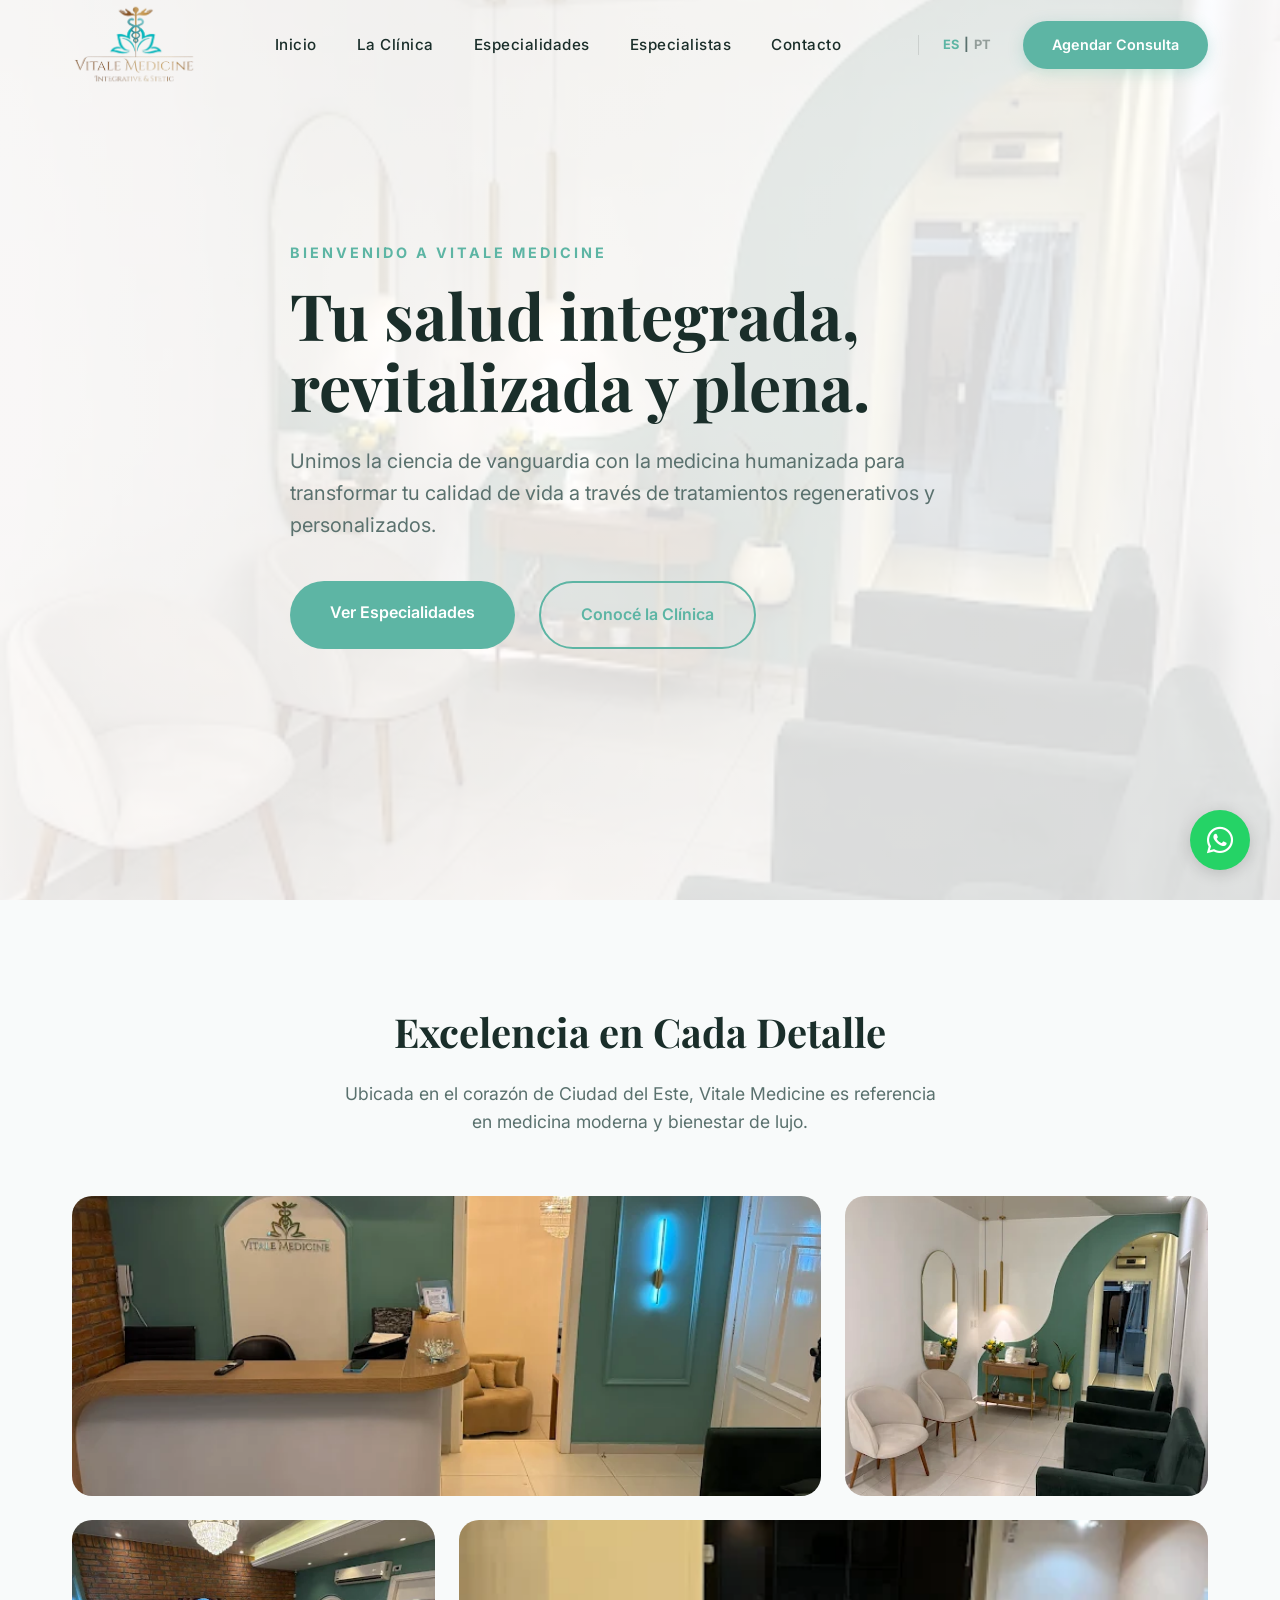
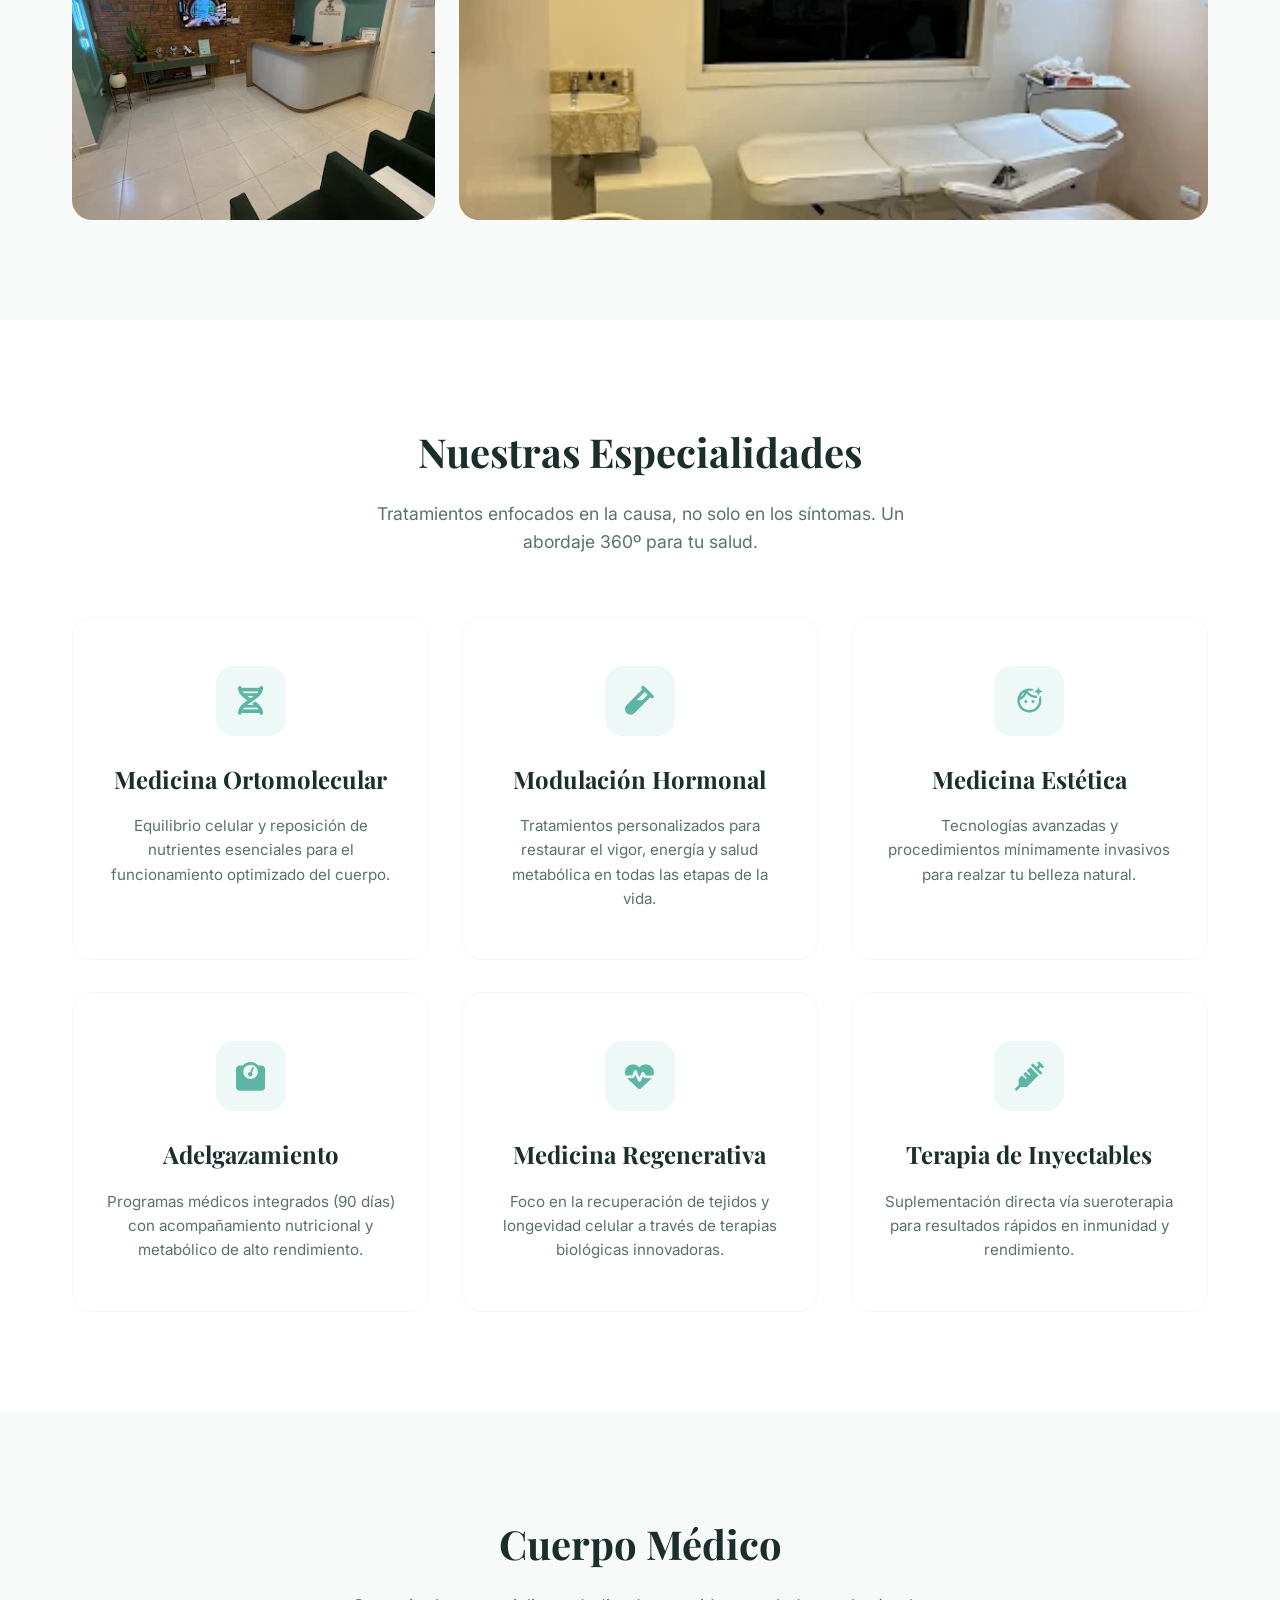
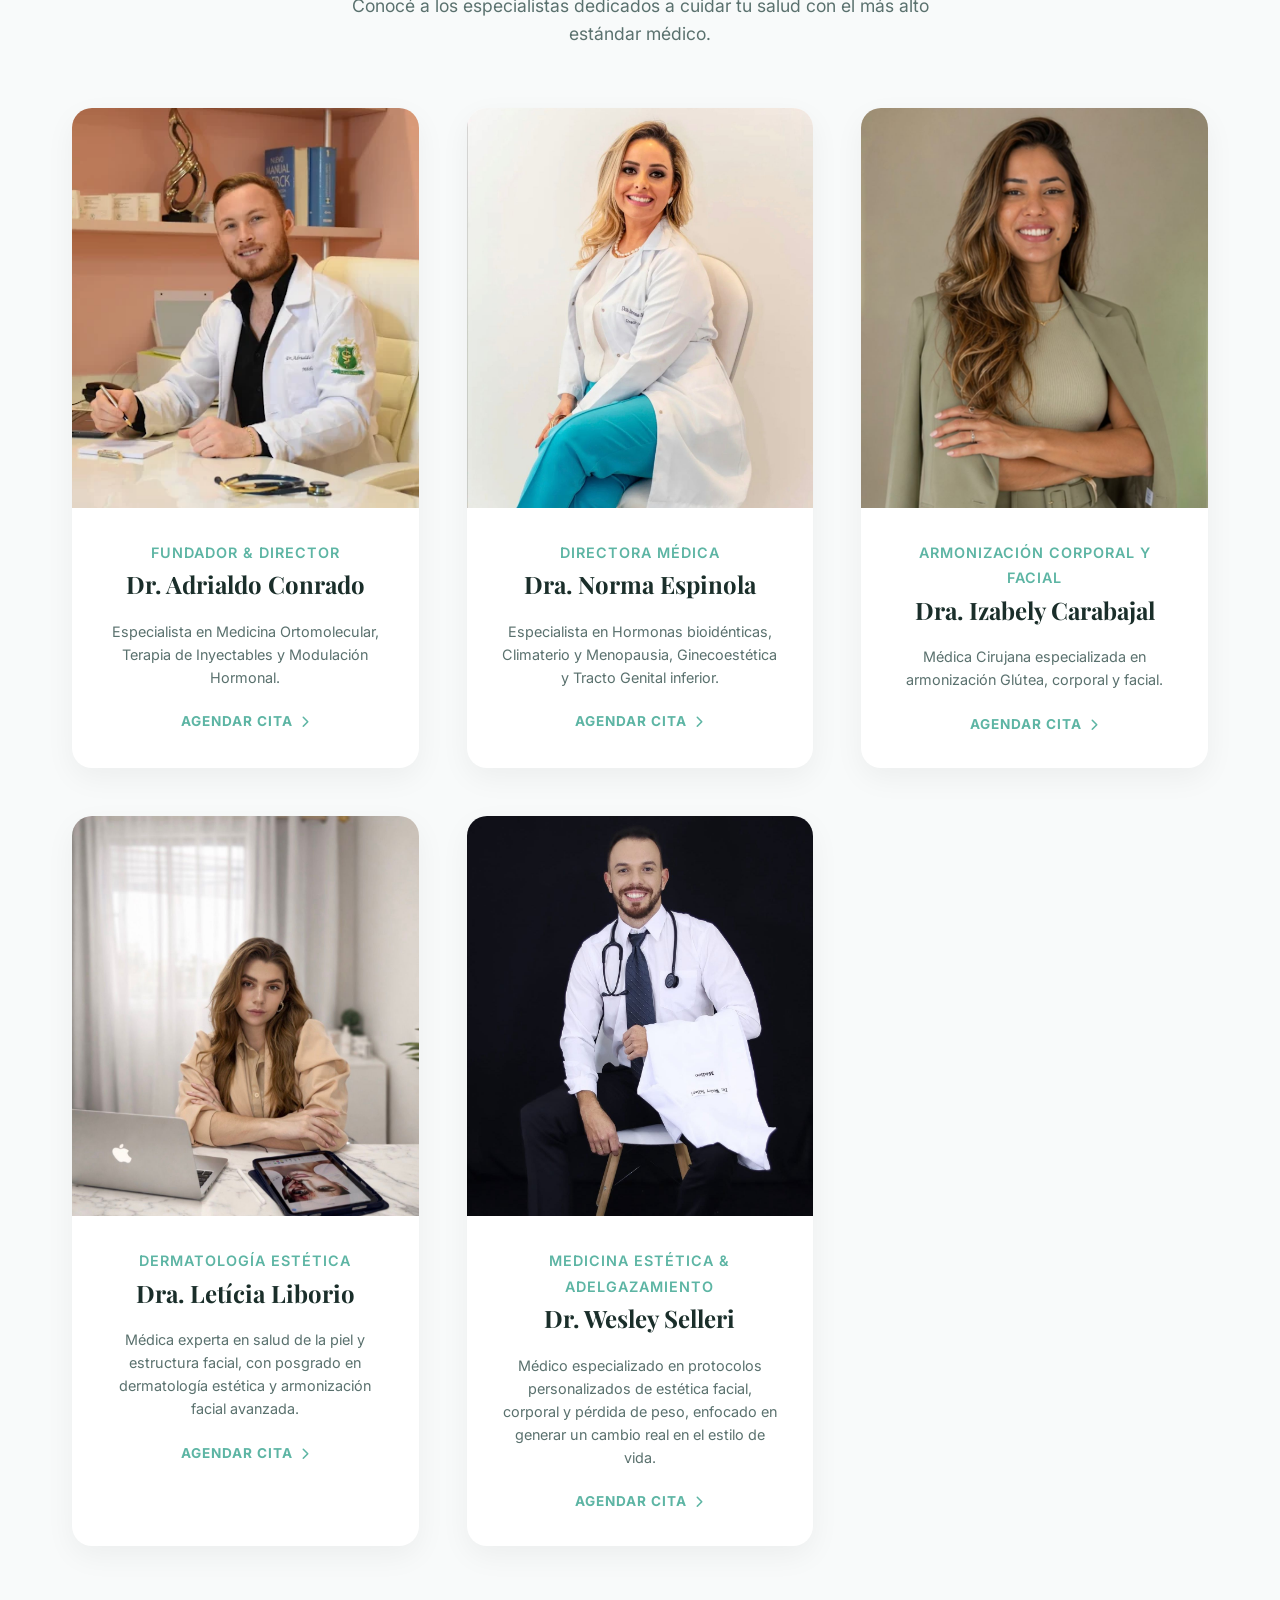
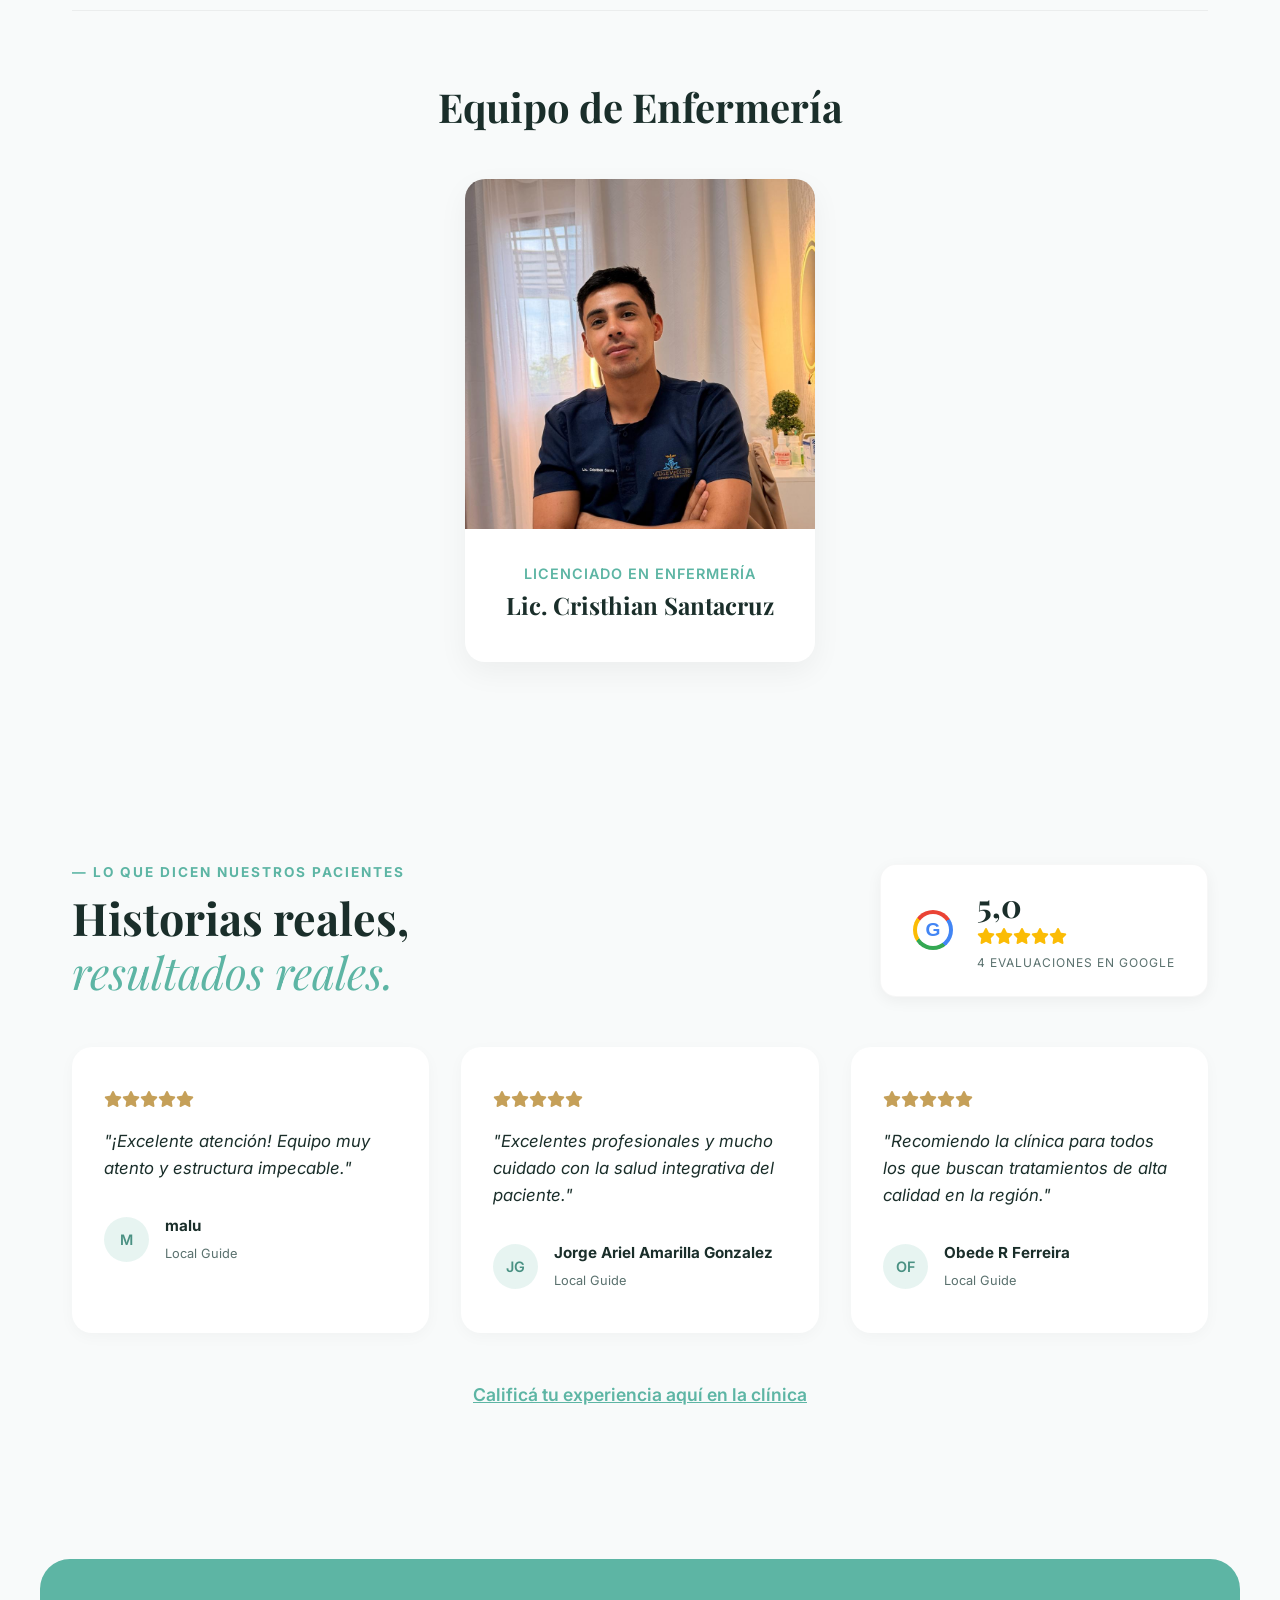
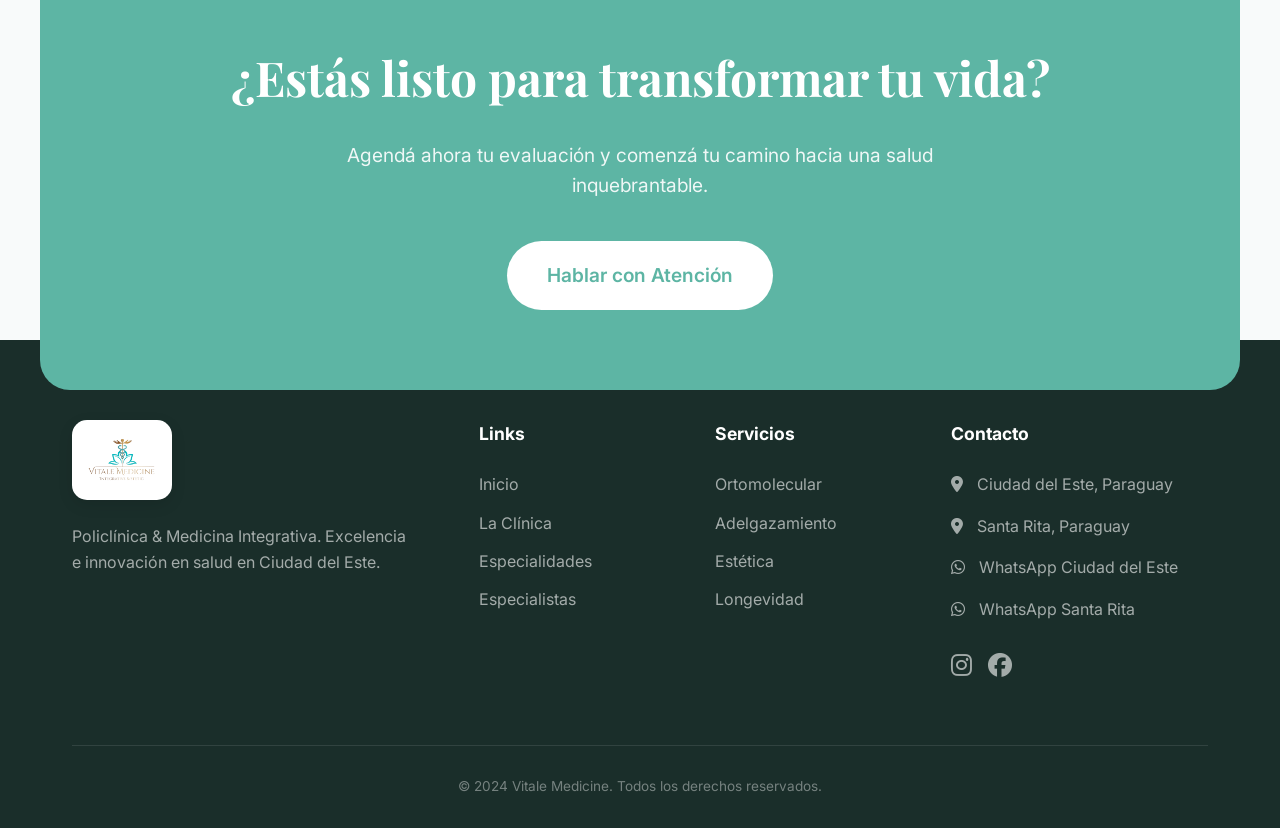
==== index.html @ 93be3ddf "fix: atualiza link do Google Reviews nos dois idiomas" ====
<!DOCTYPE html>
<html lang="es-PY">
<head>
    <meta charset="UTF-8">
    <meta name="viewport" content="width=device-width, initial-scale=1.0">
    <title>Vitale Medicine | Policlínica & Medicina Integrativa</title>
    <meta name="description" content="Excelencia en Medicina Integrativa, Ortomolecular y Regenerativa en Ciudad del Este. Tu salud tratada con exclusividad y ciencia.">
    
    <!-- Fonts -->
    <link rel="preconnect" href="https://fonts.googleapis.com">
    <link rel="preconnect" href="https://fonts.gstatic.com" crossorigin>
    <link href="https://fonts.googleapis.com/css2?family=Inter:wght@300;400;500;600;700&family=Playfair+Display:wght@600;700;800&display=swap" rel="stylesheet">
    
    <!-- Icons -->
    <link rel="stylesheet" href="https://cdnjs.cloudflare.com/ajax/libs/font-awesome/6.4.0/css/all.min.css">
    
    <!-- Styles -->
    <link rel="stylesheet" href="styles.css">
</head>
<body>

    <!-- WhatsApp Float -->
    <a href="https://wa.me/595985858524?text=Hola,%20tengo%20una%20consulta." class="whatsapp-float" target="_blank">
        <i class="fab fa-whatsapp"></i>
    </a>

    <!-- Navigation -->
    <nav id="main-nav">
        <div class="container">
            <a href="#" class="logo">
                <img src="vitale/logo_final.png" alt="Vitale Medicine Logo">
            </a>
            <ul class="nav-links">
                <li><a href="#home">Inicio</a></li>
                <li><a href="#sobre">La Clínica</a></li>
                <li><a href="#servicos">Especialidades</a></li>
                <li><a href="#equipe">Especialistas</a></li>
                <li><a href="#contato">Contacto</a></li>
            </ul>
            <div class="nav-actions">
                <div class="lang-switch">
                    <a href="index.html" class="active" title="Español">ES</a> | <a href="pt.html" title="Português">PT</a>
                </div>
                <a href="https://wa.me/595985858524?text=Hola,%20me%20gustaría%20agendar%20una%20consulta%20en%20Vitale%20Medicine." class="nav-cta" target="_blank">Agendar Consulta</a>
            </div>
        </div>
    </nav>

    <!-- Hero Section -->
    <section id="home" class="hero">
        <div class="container">
            <div class="hero-content reveal">
                <span class="hero-tagline">Bienvenido a Vitale Medicine</span>
                <h1>Tu salud integrada, <br>revitalizada y plena.</h1>
                <p>Unimos la ciencia de vanguardia con la medicina humanizada para transformar tu calidad de vida a través de tratamientos regenerativos y personalizados.</p>
                <div class="hero-btns">
                    <a href="#servicos" class="btn-primary">Ver Especialidades</a>
                    <a href="#sobre" class="btn-secondary">Conocé la Clínica</a>
                </div>
            </div>
        </div>
    </section>

    <!-- Stats/Highlights -->
    <section id="sobre" class="highlights">
        <div class="container">
            <div class="section-header reveal">
                <h2>Excelencia en Cada Detalle</h2>
                <p>Ubicada en el corazón de Ciudad del Este, Vitale Medicine es referencia en medicina moderna y bienestar de lujo.</p>
            </div>
            
            <div class="gallery-grid reveal">
                <div class="gallery-item item-wide">
                    <img src="vitale/fachada.webp" alt="Fachada Vitale Medicine">
                </div>
                <div class="gallery-item">
                    <img src="vitale/sala de espera.webp" alt="Sala de Espera">
                </div>
                <div class="gallery-item">
                    <img src="vitale/recepcao2.webp" alt="Recepción">
                </div>
                <div class="gallery-item item-wide">
                    <img src="vitale/procedimentos.webp" alt="Sala de Procedimientos">
                </div>
            </div>
        </div>
    </section>

    <!-- Services Section -->
    <section id="servicos" style="background-color: #fff;">
        <div class="container">
            <div class="section-header reveal">
                <h2>Nuestras Especialidades</h2>
                <p>Tratamientos enfocados en la causa, no solo en los síntomas. Un abordaje 360º para tu salud.</p>
            </div>

            <div class="services-grid">
                <div class="service-card reveal">
                    <div class="service-icon"><i class="fas fa-dna"></i></div>
                    <h3>Medicina Ortomolecular</h3>
                    <p>Equilibrio celular y reposición de nutrientes esenciales para el funcionamiento optimizado del cuerpo.</p>
                </div>
                <div class="service-card reveal">
                    <div class="service-icon"><i class="fas fa-vial"></i></div>
                    <h3>Modulación Hormonal</h3>
                    <p>Tratamientos personalizados para restaurar el vigor, energía y salud metabólica en todas las etapas de la vida.</p>
                </div>
                <div class="service-card reveal">
                    <div class="service-icon"><svg xmlns="http://www.w3.org/2000/svg" width="1em" height="1em" viewBox="0 0 24 24"><path fill="currentColor" d="M19.89 10.75c.07.41.11.82.11 1.25c0 4.41-3.59 8-8 8s-8-3.59-8-8c0-.05.01-.1 0-.14c2.6-.98 4.69-2.99 5.74-5.55c3.38 4.14 7.97 3.73 8.99 3.61l-.89-1.93c-.13.01-4.62.38-7.18-3.86c1.01-.16 1.71-.15 2.59-.01c2.52-1.15 1.93-.89 2.76-1.26A9.6 9.6 0 0 0 12 2C6.48 2 2 6.48 2 12s4.48 10 10 10s10-4.48 10-10c0-1.43-.3-2.78-.84-4.01zM8.08 5.03a8.05 8.05 0 0 1-3.66 4.44a8.05 8.05 0 0 1 3.66-4.44"/><circle cx="15" cy="13" r="1.25" fill="currentColor"/><circle cx="9" cy="13" r="1.25" fill="currentColor"/><path fill="currentColor" d="m23 4.5l-2.4-1.1L19.5 1l-1.1 2.4L16 4.5l2.4 1.1L19.5 8l1.1-2.4z"/></svg></div>
                    <h3>Medicina Estética</h3>
                    <p>Tecnologías avanzadas y procedimientos mínimamente invasivos para realzar tu belleza natural.</p>
                </div>
                <div class="service-card reveal">
                    <div class="service-icon"><i class="fas fa-weight-scale"></i></div>
                    <h3>Adelgazamiento</h3>
                    <p>Programas médicos integrados (90 días) con acompañamiento nutricional y metabólico de alto rendimiento.</p>
                </div>
                <div class="service-card reveal">
                    <div class="service-icon"><i class="fas fa-heart-pulse"></i></div>
                    <h3>Medicina Regenerativa</h3>
                    <p>Foco en la recuperación de tejidos y longevidad celular a través de terapias biológicas innovadoras.</p>
                </div>
                <div class="service-card reveal">
                    <div class="service-icon"><i class="fas fa-syringe"></i></div>
                    <h3>Terapia de Inyectables</h3>
                    <p>Suplementación directa vía sueroterapia para resultados rápidos en inmunidad y rendimiento.</p>
                </div>
            </div>
        </div>
    </section>

    <!-- Team Section -->
    <section id="equipe">
        <div class="container">
            <div class="section-header reveal">
                <h2>Cuerpo Médico</h2>
                <p>Conocé a los especialistas dedicados a cuidar tu salud con el más alto estándar médico.</p>
            </div>

            <div class="team-grid">
                <div class="team-card reveal">
                    <div class="team-img">
                        <a href="https://wa.me/595985858524?text=Hola,%20me%20gustaría%20agendar%20una%20consulta%20con%20el%20Dr.%20Adrialdo%20Conrado." target="_blank">
                            <img src="vitale/dr. Adho conrado.webp" alt="Dr. Adrialdo Conrado">
                        </a>
                    </div>
                    <div class="team-info">
                        <span>Fundador & Director</span>
                        <h3>Dr. Adrialdo Conrado</h3>
                        <p>Especialista en Medicina Ortomolecular, Terapia de Inyectables y Modulación Hormonal.</p>
                        <a href="https://wa.me/595985858524?text=Hola,%20me%20gustaría%20agendar%20una%20consulta%20con%20el%20Dr.%20Adrialdo%20Conrado." target="_blank" class="team-cta">Agendar Cita <i class="fas fa-chevron-right"></i></a>
                    </div>
                </div>

                <div class="team-card reveal">
                    <div class="team-img">
                        <a href="https://wa.me/595985858524?text=Hola,%20me%20gustaría%20agendar%20una%20consulta%20con%20la%20Dra.%20Norma%20Espinola." target="_blank">
                            <img src="vitale/Norma Espinola.jpeg" alt="Dra. Norma Espinola">
                        </a>
                    </div>
                    <div class="team-info">
                        <span>Directora Médica</span>
                        <h3>Dra. Norma Espinola</h3>
                        <p>Especialista en Hormonas bioidénticas, Climaterio y Menopausia, Ginecoestética y Tracto Genital inferior.</p>
                        <a href="https://wa.me/595985858524?text=Hola,%20me%20gustaría%20agendar%20una%20consulta%20con%20la%20Dra.%20Norma%20Espinola." target="_blank" class="team-cta">Agendar Cita <i class="fas fa-chevron-right"></i></a>
                    </div>
                </div>

                <div class="team-card reveal">
                    <div class="team-img">
                        <a href="https://wa.me/595985858524?text=Hola,%20me%20gustaría%20agendar%20una%20consulta%20con%20la%20Dra.%20Izabely%20Carabajal." target="_blank">
                            <img src="vitale/Izabely Carabajal.jpeg" alt="Dra. Izabely Carabajal" style="object-position: top;">
                        </a>
                    </div>
                    <div class="team-info">
                        <span>Armonización Corporal y Facial</span>
                        <h3>Dra. Izabely Carabajal</h3>
                        <p>Médica Cirujana especializada en armonización Glútea, corporal y facial.</p>
                        <a href="https://wa.me/595985858524?text=Hola,%20me%20gustaría%20agendar%20una%20consulta%20con%20la%20Dra.%20Izabely%20Carabajal." target="_blank" class="team-cta">Agendar Cita <i class="fas fa-chevron-right"></i></a>
                    </div>
                </div>
                
                <div class="team-card reveal">
                    <div class="team-img">
                        <a href="https://wa.me/595985700272?text=Hola,%20me%20gustaría%20agendar%20una%20consulta%20con%20la%20Dra.%20Letícia%20Liborio." target="_blank">
                            <img src="vitale/dra_leticia_final.jpeg" alt="Dra. Letícia Liborio">
                        </a>
                    </div>
                    <div class="team-info">
                        <span>Dermatología Estética</span>
                        <h3>Dra. Letícia Liborio</h3>
                        <p>Médica experta en salud de la piel y estructura facial, con posgrado en dermatología estética y armonización facial avanzada.</p>
                        <a href="https://wa.me/595985700272?text=Hola,%20me%20gustaría%20agendar%20una%20consulta%20con%20la%20Dra.%20Letícia%20Liborio." target="_blank" class="team-cta">Agendar Cita <i class="fas fa-chevron-right"></i></a>
                    </div>
                </div>

                <div class="team-card reveal">
                    <div class="team-img">
                        <a href="https://wa.me/595985858524?text=Hola,%20me%20gustaría%20agendar%20una%20consulta%20con%20el%20Dr.%20Wesley%20Selleri." target="_blank">
                            <img src="vitale/dr_wesley_v6.jpg" alt="Dr. Wesley Selleri">
                        </a>
                    </div>
                    <div class="team-info">
                        <span>Medicina Estética & Adelgazamiento</span>
                        <h3>Dr. Wesley Selleri</h3>
                        <p>Médico especializado en protocolos personalizados de estética facial, corporal y pérdida de peso, enfocado en generar un cambio real en el estilo de vida.</p>
                        <a href="https://wa.me/595985858524?text=Hola,%20me%20gustaría%20agendar%20una%20consulta%20con%20el%20Dr.%20Wesley%20Selleri." target="_blank" class="team-cta">Agendar Cita <i class="fas fa-chevron-right"></i></a>
                    </div>
                </div>
            </div>

            <!-- Equipo de Enfermería -->
            <div class="nursing-section reveal">
                <div class="section-header" style="margin-bottom: 40px;">
                    <h2>Equipo de Enfermería</h2>
                </div>
                <div class="team-grid" style="grid-template-columns: repeat(auto-fit, minmax(300px, 350px)); justify-content: center;">
                    <div class="team-card">
                        <div class="team-img" style="height: 350px;">
                            <img src="vitale/Santacruz.jpeg" alt="Lic. Cristhian Santacruz" style="object-position: top;">
                        </div>
                        <div class="team-info">
                            <span>Licenciado en Enfermería</span>
                            <h3>Lic. Cristhian Santacruz</h3>
                        </div>
                    </div>
                </div>
            </div>
        </div>
    </section>

    <!-- Reviews Section -->
    <section id="reviews" class="reviews" style="background-color: var(--bg-light);">
        <div class="container">
            <div class="reviews-header-container reveal">
                <div class="reviews-title-area">
                    <span class="reviews-tagline">— LO QUE DICEN NUESTROS PACIENTES</span>
                    <h2>Historias reales, <span>resultados reales.</span></h2>
                </div>
                <a href="https://www.google.com/search?sca_esv=33295543d8b8cd1e&sxsrf=ANbL-n5KFuhDO7dCr-gyR2C6js0a-xaOXQ:1776961160508&kgmid=/g/11tnt2vb81&q=VITALE+MEDICINE+INTEGRATIVE+POLICL%C3%8DNICA&shem=dlvs1,epsd1&shndl=30&source=sh/x/loc/uni/m1/1&kgs=5053ca33d8c32abd&utm_source=dlvs1,epsd1,sh/x/loc/uni/m1/1#lrd=0x94f6853256cb9a8f:0xfe8d04796a97cdee,3,,,," target="_blank" class="gmn-score-card">
                    <div class="gmn-logo">
                        <div class="gmn-logo-inner">G</div>
                    </div>
                    <div class="gmn-score-info">
                        <div class="gmn-score-number">5,0</div>
                        <div class="gmn-stars">
                            <i class="fas fa-star"></i><i class="fas fa-star"></i><i class="fas fa-star"></i><i class="fas fa-star"></i><i class="fas fa-star"></i>
                        </div>
                        <div class="gmn-text">4 EVALUACIONES EN GOOGLE</div>
                    </div>
                </a>
            </div>

            <div class="reviews-grid reveal">
                <div class="review-card">
                    <div class="review-stars">
                        <i class="fas fa-star"></i><i class="fas fa-star"></i><i class="fas fa-star"></i><i class="fas fa-star"></i><i class="fas fa-star"></i>
                    </div>
                    <p class="review-text">"¡Excelente atención! Equipo muy atento y estructura impecable."</p>
                    <div class="review-author">
                        <div class="author-avatar">M</div>
                        <div class="author-info">
                            <h4>malu</h4>
                            <span>Local Guide</span>
                        </div>
                    </div>
                </div>

                <div class="review-card">
                    <div class="review-stars">
                        <i class="fas fa-star"></i><i class="fas fa-star"></i><i class="fas fa-star"></i><i class="fas fa-star"></i><i class="fas fa-star"></i>
                    </div>
                    <p class="review-text">"Excelentes profesionales y mucho cuidado con la salud integrativa del paciente."</p>
                    <div class="review-author">
                        <div class="author-avatar">JG</div>
                        <div class="author-info">
                            <h4>Jorge Ariel Amarilla Gonzalez</h4>
                            <span>Local Guide</span>
                        </div>
                    </div>
                </div>

                <div class="review-card">
                    <div class="review-stars">
                        <i class="fas fa-star"></i><i class="fas fa-star"></i><i class="fas fa-star"></i><i class="fas fa-star"></i><i class="fas fa-star"></i>
                    </div>
                    <p class="review-text">"Recomiendo la clínica para todos los que buscan tratamientos de alta calidad en la región."</p>
                    <div class="review-author">
                        <div class="author-avatar">OF</div>
                        <div class="author-info">
                            <h4>Obede R Ferreira</h4>
                            <span>Local Guide</span>
                        </div>
                    </div>
                </div>
            </div>
            
            <div style="text-align: center; margin-top: 3rem;" class="reveal">
                <a href="https://www.google.com/search?sca_esv=33295543d8b8cd1e&sxsrf=ANbL-n5KFuhDO7dCr-gyR2C6js0a-xaOXQ:1776961160508&kgmid=/g/11tnt2vb81&q=VITALE+MEDICINE+INTEGRATIVE+POLICL%C3%8DNICA&shem=dlvs1,epsd1&shndl=30&source=sh/x/loc/uni/m1/1&kgs=5053ca33d8c32abd&utm_source=dlvs1,epsd1,sh/x/loc/uni/m1/1#lrd=0x94f6853256cb9a8f:0xfe8d04796a97cdee,3,,,," target="_blank" style="color: var(--primary); text-decoration: underline; font-weight: 600; font-size: 1.1rem;">Calificá tu experiencia aquí en la clínica</a>
            </div>
        </div>
    </section>

    <!-- CTA Section -->
    <section id="contato" class="reveal" style="padding: 0;">
        <div class="container" style="background: var(--primary); border-radius: 30px; padding: 80px 40px; color: white; text-align: center; transform: translateY(50px);">
            <h2 class="serif" style="font-size: 3rem; margin-bottom: 1.5rem;">¿Estás listo para transformar tu vida?</h2>
            <p style="font-size: 1.2rem; opacity: 0.9; max-width: 600px; margin: 0 auto 2.5rem;">Agendá ahora tu evaluación y comenzá tu camino hacia una salud inquebrantable.</p>
            <a href="https://wa.me/595985858524?text=Hola,%20me%20gustaría%20recibir%20más%20información%20sobre%20los%20tratamientos%20de%20Vitale%20Medicine." class="btn-primary" style="background: var(--bg-white); color: var(--primary); font-size: 1.2rem; display: inline-block; padding: 1.2rem 2.5rem;" target="_blank">Hablar con Atención</a>
        </div>
    </section>

    <!-- Footer -->
    <footer>
        <div class="container">
            <div class="footer-content">
                <div class="footer-brand">
                    <img src="vitale/logo_final.png" alt="Vitale Logo">
                    <p>Policlínica & Medicina Integrativa. Excelencia e innovación en salud en Ciudad del Este.</p>
                </div>
                <div class="footer-links">
                    <h4>Links</h4>
                    <ul>
                        <li><a href="#home">Inicio</a></li>
                        <li><a href="#sobre">La Clínica</a></li>
                        <li><a href="#servicos">Especialidades</a></li>
                        <li><a href="#equipe">Especialistas</a></li>
                    </ul>
                </div>
                <div class="footer-links">
                    <h4>Servicios</h4>
                    <ul>
                        <li><a href="https://wa.me/595985858524?text=Hola,%20me%20gustaría%20agendar%20una%20consulta%20sobre%20Medicina%20Ortomolecular." target="_blank">Ortomolecular</a></li>
                        <li><a href="https://wa.me/595985858524?text=Hola,%20me%20gustaría%20agendar%20una%20consulta%20sobre%20Adelgazamiento." target="_blank">Adelgazamiento</a></li>
                        <li><a href="https://wa.me/595985858524?text=Hola,%20me%20gustaría%20agendar%20una%20consulta%20sobre%20Medicina%20Estética." target="_blank">Estética</a></li>
                        <li><a href="https://wa.me/595985858524?text=Hola,%20me%20gustaría%20agendar%20una%20consulta%20sobre%20Medicina%20Regenerativa%20y%20Longevidad." target="_blank">Longevidad</a></li>
                    </ul>
                </div>
                <div class="footer-links">
                    <h4>Contacto</h4>
                    <p style="margin-bottom: 1rem;"><a href="https://maps.app.goo.gl/9fSh8jvUTGKoyaDp8" target="_blank" style="color: rgba(255,255,255,0.6);"><i class="fas fa-location-dot" style="margin-right: 10px;"></i> Ciudad del Este, Paraguay</a></p>
                    <p style="margin-bottom: 1rem;"><a href="https://maps.app.goo.gl/PgELHuCTtpFtmQd78" target="_blank" style="color: rgba(255,255,255,0.6);"><i class="fas fa-location-dot" style="margin-right: 10px;"></i> Santa Rita, Paraguay</a></p>
                    <p style="margin-bottom: 1rem;"><a href="https://wa.me/595985858524?text=Hola,%20me%20gustaría%20agendar%20una%20consulta." target="_blank" style="color: rgba(255,255,255,0.6);"><i class="fab fa-whatsapp" style="margin-right: 10px;"></i> WhatsApp Ciudad del Este</a></p>
                    <p style="margin-bottom: 1rem;"><a href="https://wa.me/595985700272?text=Hola,%20me%20gustaría%20agendar%20una%20consulta." target="_blank" style="color: rgba(255,255,255,0.6);"><i class="fab fa-whatsapp" style="margin-right: 10px;"></i> WhatsApp Santa Rita</a></p>
                    <div style="display: flex; gap: 1rem; margin-top: 1.5rem;">
                        <a href="https://www.instagram.com/vitale.medicine/" target="_blank" style="font-size: 1.5rem; color: rgba(255,255,255,0.6);"><i class="fab fa-instagram"></i></a>
                        <a href="https://www.facebook.com/vitale.cde/" target="_blank" style="font-size: 1.5rem; color: rgba(255,255,255,0.6);"><i class="fab fa-facebook"></i></a>
                    </div>
                </div>
            </div>
            <div class="footer-bottom">
                <p>&copy; 2024 Vitale Medicine. Todos los derechos reservados.</p>
            </div>
        </div>
    </footer>

    <!-- Scripts -->
    <script src="script.js"></script>
</body>
</html>
---- styles.css ----
:root {
    --primary: #5DB5A4;
    --primary-light: #7ec7ba;
    --primary-dark: #4a9183;
    --accent: #C5A059;
    --accent-light: #d4b882;
    --text-dark: #1A2E2A;
    --text-light: #5A716E;
    --bg-light: #F8FAFA;
    --bg-white: #FFFFFF;
    --glass: rgba(255, 255, 255, 0.8);
    --shadow: 0 10px 30px rgba(0, 0, 0, 0.05);
    --shadow-hover: 0 20px 40px rgba(0, 0, 0, 0.1);
    --transition: all 0.4s cubic-bezier(0.165, 0.84, 0.44, 1);
}

* {
    margin: 0;
    padding: 0;
    box-sizing: border-box;
}

body {
    font-family: 'Inter', sans-serif;
    background-color: var(--bg-light);
    color: var(--text-dark);
    line-height: 1.6;
    overflow-x: hidden;
}

h1, h2, h3, .serif {
    font-family: 'Playfair Display', serif;
    font-weight: 700;
}

a {
    text-decoration: none;
    color: inherit;
    transition: var(--transition);
}

ul {
    list-style: none;
}

img {
    max-width: 100%;
    display: block;
}

.container {
    max-width: 1200px;
    margin: 0 auto;
    padding: 0 2rem;
}

/* --- Layout Sections --- */
section {
    padding: 100px 0;
}

.section-header {
    text-align: center;
    margin-bottom: 60px;
}

.section-header h2 {
    font-size: 2.5rem;
    margin-bottom: 1rem;
    color: var(--text-dark);
}

.section-header p {
    color: var(--text-light);
    font-size: 1.1rem;
    max-width: 600px;
    margin: 0 auto;
}

/* --- Navigation --- */
nav {
    height: 90px;
    display: flex;
    align-items: center;
    position: fixed;
    top: 0;
    left: 0;
    width: 100%;
    z-index: 1000;
    background: transparent;
    transition: var(--transition);
}

nav.scrolled {
    background: var(--glass);
    backdrop-filter: blur(10px);
    height: 70px;
    box-shadow: var(--shadow);
}

nav .container {
    display: flex;
    justify-content: space-between;
    align-items: center;
    width: 100%;
}

.logo img {
    height: 90px;
    transition: var(--transition);
    object-fit: contain;
}

nav.scrolled .logo img {
    height: 70px;
}

.nav-links {
    display: flex;
    gap: 2.5rem;
}

.nav-links a {
    font-weight: 500;
    font-size: 0.95rem;
    color: var(--text-dark);
    letter-spacing: 0.5px;
}

.nav-links a:hover {
    color: var(--primary);
}

.nav-actions {
    display: flex;
    align-items: center;
    gap: 2rem;
}

.lang-switch {
    font-size: 0.8rem;
    font-weight: 700;
    color: var(--text-light);
    display: flex;
    align-items: center;
    gap: 5px;
    border-left: 1px solid rgba(0,0,0,0.1);
    padding-left: 1.5rem;
}

.lang-switch a {
    color: var(--text-dark) !important;
    opacity: 0.4;
    transition: var(--transition);
}

.lang-switch a.active {
    color: var(--primary) !important;
    opacity: 1;
}

.lang-switch a:hover {
    opacity: 1;
    color: var(--primary) !important;
}

.nav-cta {
    background: var(--primary);
    color: white;
    padding: 0.8rem 1.8rem;
    border-radius: 50px;
    font-weight: 600;
    font-size: 0.9rem;
    box-shadow: 0 4px 15px rgba(93, 181, 164, 0.3);
}

.nav-cta:hover {
    background: var(--primary-dark);
    transform: translateY(-2px);
    box-shadow: 0 6px 20px rgba(93, 181, 164, 0.4);
}

/* --- Hero --- */
.hero {
    height: 100vh;
    display: flex;
    align-items: center;
    background: linear-gradient(rgba(255, 255, 255, 0.85), rgba(255, 255, 255, 0.85)), 
                url('vitale/sala de espera.webp') center/cover no-repeat;
    padding-top: 90px;
}

.hero-content {
    max-width: 700px;
}

.hero-tagline {
    color: var(--primary);
    font-weight: 700;
    text-transform: uppercase;
    letter-spacing: 3px;
    font-size: 0.9rem;
    margin-bottom: 1rem;
    display: block;
}

.hero h1 {
    font-size: 4rem;
    line-height: 1.1;
    margin-bottom: 1.5rem;
    color: var(--text-dark);
}

.hero p {
    font-size: 1.25rem;
    color: var(--text-light);
    margin-bottom: 2.5rem;
}

.hero-btns {
    display: flex;
    gap: 1.5rem;
}

.btn-primary {
    display: inline-block;
    background: var(--primary);
    color: white;
    padding: 1.2rem 2.5rem;
    border-radius: 50px;
    font-weight: 600;
}

.btn-secondary {
    display: inline-block;
    border: 2px solid var(--primary);
    color: var(--primary);
    padding: 1.2rem 2.5rem;
    border-radius: 50px;
    font-weight: 600;
}

.btn-primary:hover, .btn-secondary:hover {
    transform: translateY(-3px);
    box-shadow: var(--shadow-hover);
}

/* --- Services Grid --- */
.services-grid {
    display: grid;
    grid-template-columns: repeat(auto-fit, minmax(280px, 1fr));
    gap: 2rem;
}

.service-card {
    background: var(--bg-white);
    padding: 3rem 2rem;
    border-radius: 20px;
    text-align: center;
    transition: var(--transition);
    border: 1px solid rgba(0,0,0,0.03);
}

.service-card:hover {
    transform: translateY(-10px);
    box-shadow: var(--shadow-hover);
    border-color: var(--primary-light);
}

.service-icon {
    width: 70px;
    height: 70px;
    background: rgba(93, 181, 164, 0.1);
    border-radius: 18px;
    display: flex;
    align-items: center;
    justify-content: center;
    margin: 0 auto 1.5rem;
    color: var(--primary);
    font-size: 1.8rem;
}

.service-card h3 {
    margin-bottom: 1rem;
    font-size: 1.5rem;
}

.service-card p {
    color: var(--text-light);
    font-size: 0.95rem;
}

/* --- Team --- */
.team-grid {
    display: grid;
    grid-template-columns: repeat(auto-fit, minmax(300px, 1fr));
    gap: 3rem;
}

.team-card {
    background: var(--bg-white);
    border-radius: 20px;
    overflow: hidden;
    box-shadow: var(--shadow);
    transition: var(--transition);
}

.team-card:hover {
    transform: translateY(-5px);
    box-shadow: var(--shadow-hover);
}

.team-img {
    height: 400px;
    overflow: hidden;
}

.team-img img {
    width: 100%;
    height: 100%;
    object-fit: cover;
    transition: var(--transition);
}

.team-card:hover .team-img img {
    transform: scale(1.05);
}

.team-info {
    padding: 2rem;
    text-align: center;
}

.team-info h3 {
    font-size: 1.5rem;
    margin-bottom: 0.3rem;
}

.team-info span {
    color: var(--primary);
    font-weight: 600;
    font-size: 0.9rem;
    text-transform: uppercase;
    letter-spacing: 1px;
}

.team-info p {
    margin-top: 1rem;
    color: var(--text-light);
    font-size: 0.9rem;
    margin-bottom: 1.2rem;
}

.team-cta {
    display: inline-flex;
    align-items: center;
    gap: 8px;
    color: var(--primary);
    font-weight: 700;
    font-size: 0.85rem;
    text-transform: uppercase;
    letter-spacing: 1px;
    transition: var(--transition);
}

.team-cta i {
    font-size: 0.75rem;
}

.team-cta:hover {
    color: var(--accent);
    transform: translateX(5px);
}

/* --- Gallery --- */
.gallery-grid {
    display: grid;
    grid-template-columns: repeat(3, 1fr);
    gap: 1.5rem;
}

.gallery-item {
    height: 300px;
    border-radius: 20px;
    overflow: hidden;
    position: relative;
    cursor: pointer;
}

.gallery-item img {
    width: 100%;
    height: 100%;
    object-fit: cover;
    transition: var(--transition);
}

.gallery-item:hover img {
    transform: scale(1.1);
}

.gallery-item::after {
    content: '';
    position: absolute;
    top: 0;
    left: 0;
    width: 100%;
    height: 100%;
    background: rgba(93, 181, 164, 0.2);
    opacity: 0;
    transition: var(--transition);
}

.gallery-item:hover::after {
    opacity: 1;
}

.item-wide {
    grid-column: span 2;
}

/* --- WhatsApp Button --- */
.whatsapp-float {
    position: fixed;
    bottom: 30px;
    right: 30px;
    background-color: #25d366;
    color: white;
    width: 60px;
    height: 60px;
    border-radius: 50px;
    display: flex;
    align-items: center;
    justify-content: center;
    font-size: 30px;
    box-shadow: 0 4px 15px rgba(0, 0, 0, 0.15);
    z-index: 1000;
    transition: var(--transition);
}

.whatsapp-float:hover {
    transform: scale(1.1) rotate(5deg);
    background-color: #128c7e;
}

/* --- Footer --- */
footer {
    background: var(--text-dark);
    color: white;
    padding: 80px 0 30px;
}

.footer-content {
    display: grid;
    grid-template-columns: 2fr 1fr 1fr 1.5fr;
    gap: 4rem;
    margin-bottom: 60px;
}

.footer-brand img {
    height: 80px;
    margin-bottom: 1.5rem;
    background: white;
    padding: 15px;
    border-radius: 15px;
    box-shadow: 0 5px 15px rgba(0,0,0,0.1);
}

.footer-brand p {
    color: rgba(255,255,255,0.6);
}

.footer-links h4 {
    margin-bottom: 1.5rem;
    font-size: 1.1rem;
}

.footer-links ul li {
    margin-bottom: 0.8rem;
}

.footer-links ul li a {
    color: rgba(255,255,255,0.6);
}

.footer-links ul li a:hover {
    color: var(--primary);
}

.footer-bottom {
    text-align: center;
    padding-top: 30px;
    border-top: 1px solid rgba(255,255,255,0.1);
    color: rgba(255,255,255,0.4);
    font-size: 0.85rem;
}

/* --- Animations --- */
.reveal {
    opacity: 0;
    transform: translateY(30px);
    transition: all 0.8s ease-out;
}

.reveal.active {
    opacity: 1;
    transform: translateY(0);
}

/* --- Nursing Section --- */
.nursing-section {
    margin-top: 4rem;
    border-top: 1px solid rgba(0,0,0,0.05);
    padding-top: 4rem;
}

/* --- Reviews Section --- */
.reviews {
    background-color: var(--bg-light);
}

.reviews-header-container {
    display: flex;
    justify-content: space-between;
    align-items: center;
    margin-bottom: 3rem;
    flex-wrap: wrap;
    gap: 2rem;
}

.reviews-title-area {
    max-width: 500px;
}

.reviews-tagline {
    color: var(--primary);
    font-weight: 700;
    text-transform: uppercase;
    letter-spacing: 2px;
    font-size: 0.85rem;
    margin-bottom: 0.5rem;
    display: block;
}

.reviews-title-area h2 {
    font-size: 2.8rem;
    line-height: 1.2;
    color: var(--text-dark);
}

.reviews-title-area h2 span {
    color: var(--primary);
    font-style: italic;
    font-weight: 400;
}

.gmn-score-card {
    background: white;
    border-radius: 16px;
    padding: 1.5rem 2rem;
    display: flex;
    align-items: center;
    gap: 1.5rem;
    box-shadow: 0 4px 15px rgba(0,0,0,0.05);
    cursor: pointer;
    transition: var(--transition);
    border: 1px solid rgba(0,0,0,0.03);
}

.gmn-score-card:hover {
    transform: translateY(-5px);
    box-shadow: var(--shadow-hover);
}

.gmn-logo {
    width: 40px;
    height: 40px;
    background: conic-gradient(from -45deg, #ea4335 110deg, #4285f4 90deg 180deg, #34a853 180deg 270deg, #fbbc05 270deg) 73% 55%/150% 150% no-repeat;
    border-radius: 50%;
    display: flex;
    align-items: center;
    justify-content: center;
    color: white;
    font-weight: bold;
    font-size: 1.2rem;
}

.gmn-logo-inner {
    background: white;
    width: 32px;
    height: 32px;
    border-radius: 50%;
    display: flex;
    align-items: center;
    justify-content: center;
    color: #4285f4;
    font-family: sans-serif;
}

.gmn-score-info {
    display: flex;
    flex-direction: column;
}

.gmn-score-number {
    font-size: 2rem;
    font-family: 'Playfair Display', serif;
    font-weight: 700;
    line-height: 1;
    margin-bottom: 0.2rem;
}

.gmn-stars {
    color: #fbbc05;
    font-size: 1rem;
    margin-bottom: 0.2rem;
}

.gmn-text {
    font-size: 0.75rem;
    color: var(--text-light);
    text-transform: uppercase;
    letter-spacing: 1px;
}

.reviews-grid {
    display: grid;
    grid-template-columns: repeat(auto-fit, minmax(300px, 1fr));
    gap: 2rem;
}

.review-card {
    background: white;
    border-radius: 20px;
    padding: 2.5rem 2rem;
    box-shadow: 0 4px 15px rgba(0,0,0,0.03);
    transition: var(--transition);
}

.review-card:hover {
    transform: translateY(-5px);
    box-shadow: var(--shadow-hover);
}

.review-stars {
    color: #c5a059;
    margin-bottom: 1rem;
}

.review-text {
    font-size: 1.05rem;
    color: var(--text-dark);
    margin-bottom: 2rem;
    font-style: italic;
}

.review-author {
    display: flex;
    align-items: center;
    gap: 1rem;
}

.author-avatar {
    width: 45px;
    height: 45px;
    border-radius: 50%;
    background: rgba(93, 181, 164, 0.15);
    color: var(--primary-dark);
    display: flex;
    align-items: center;
    justify-content: center;
    font-weight: 600;
    font-size: 0.9rem;
}

.author-info h4 {
    font-size: 0.95rem;
    margin-bottom: 0.1rem;
}

.author-info span {
    font-size: 0.8rem;
    color: var(--text-light);
}

/* Responsive */
@media (max-width: 992px) {
    .hero h1 { font-size: 3rem; }
    .footer-content { grid-template-columns: 1fr 1fr; }
}

@media (max-width: 768px) {
    .nav-links, .nav-cta { display: none; }
    .nav-actions { gap: 1rem; }
    .lang-switch { border-left: none; padding-left: 0; }
    .hero h1 { font-size: 2.5rem; }
    .gallery-grid { grid-template-columns: 1fr 1fr; }
    .item-wide { grid-column: span 1; }
    .footer-content { grid-template-columns: 1fr; gap: 2rem; }
}
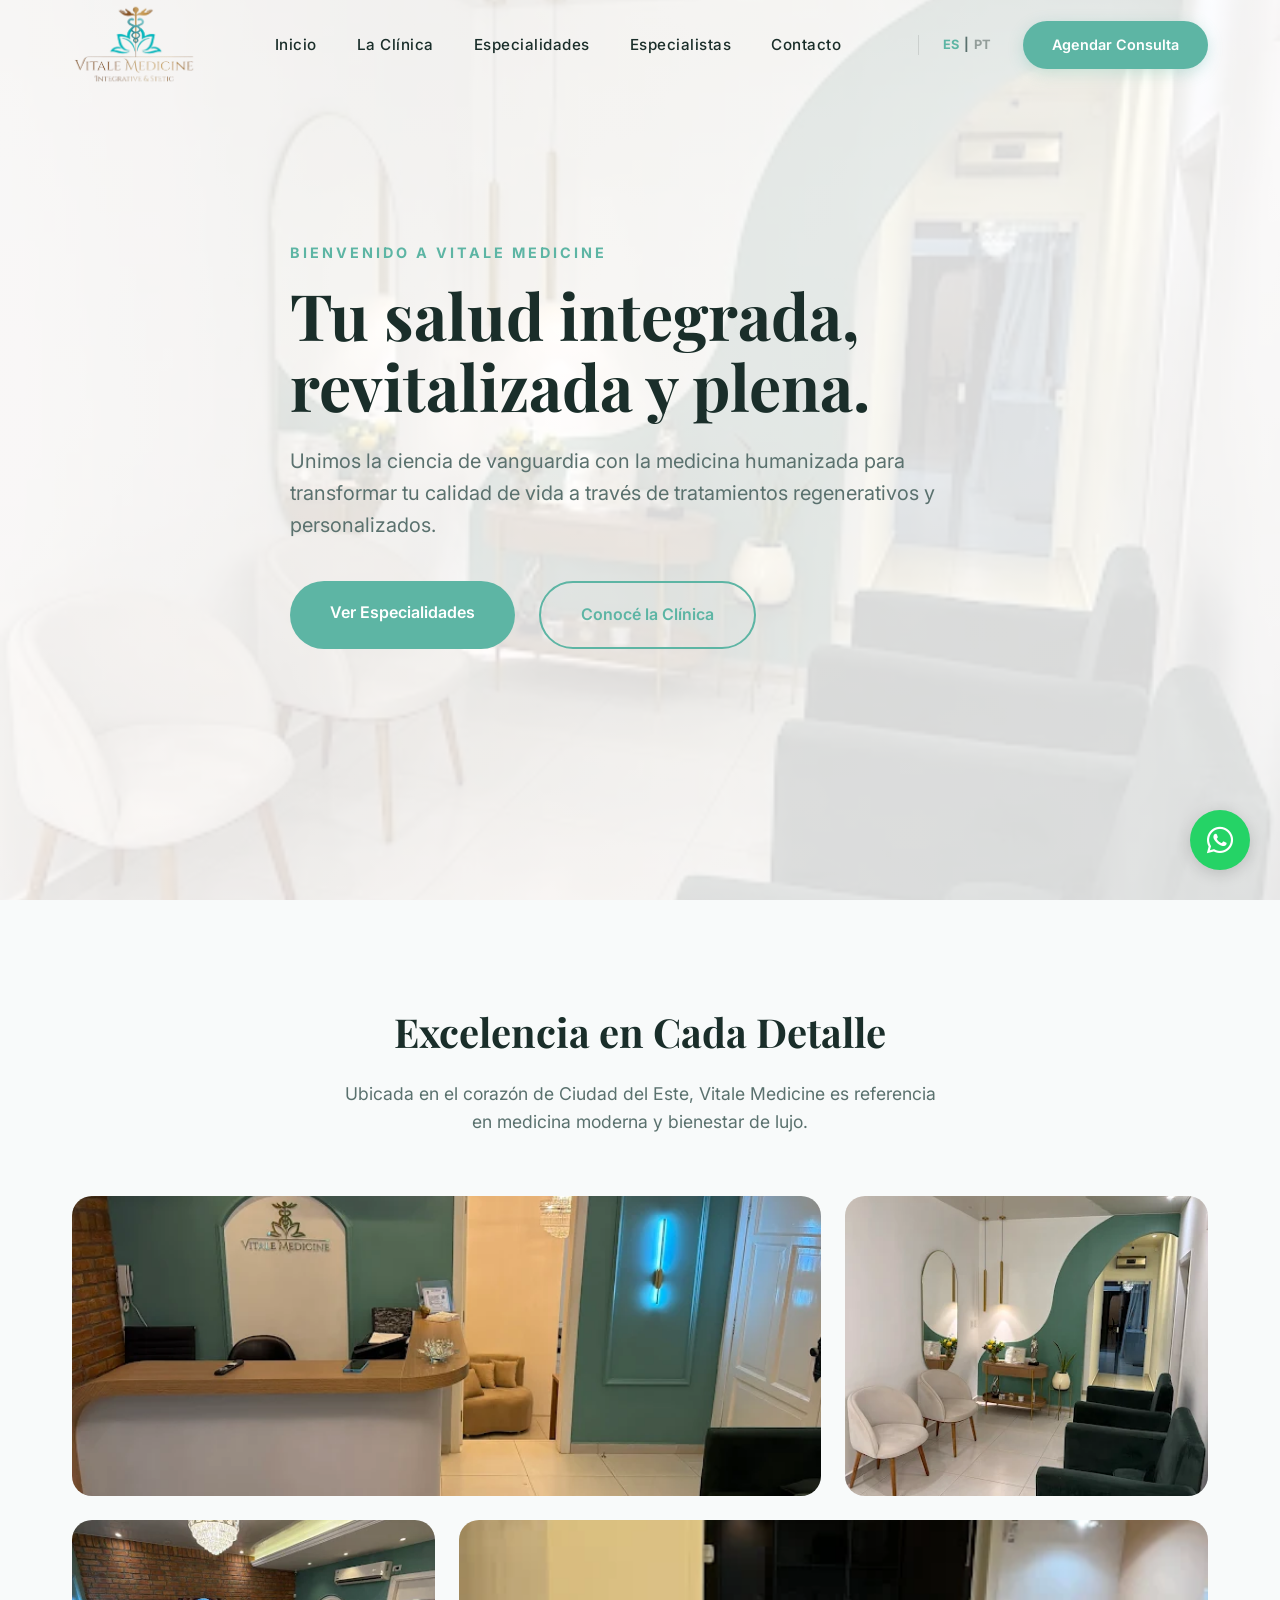
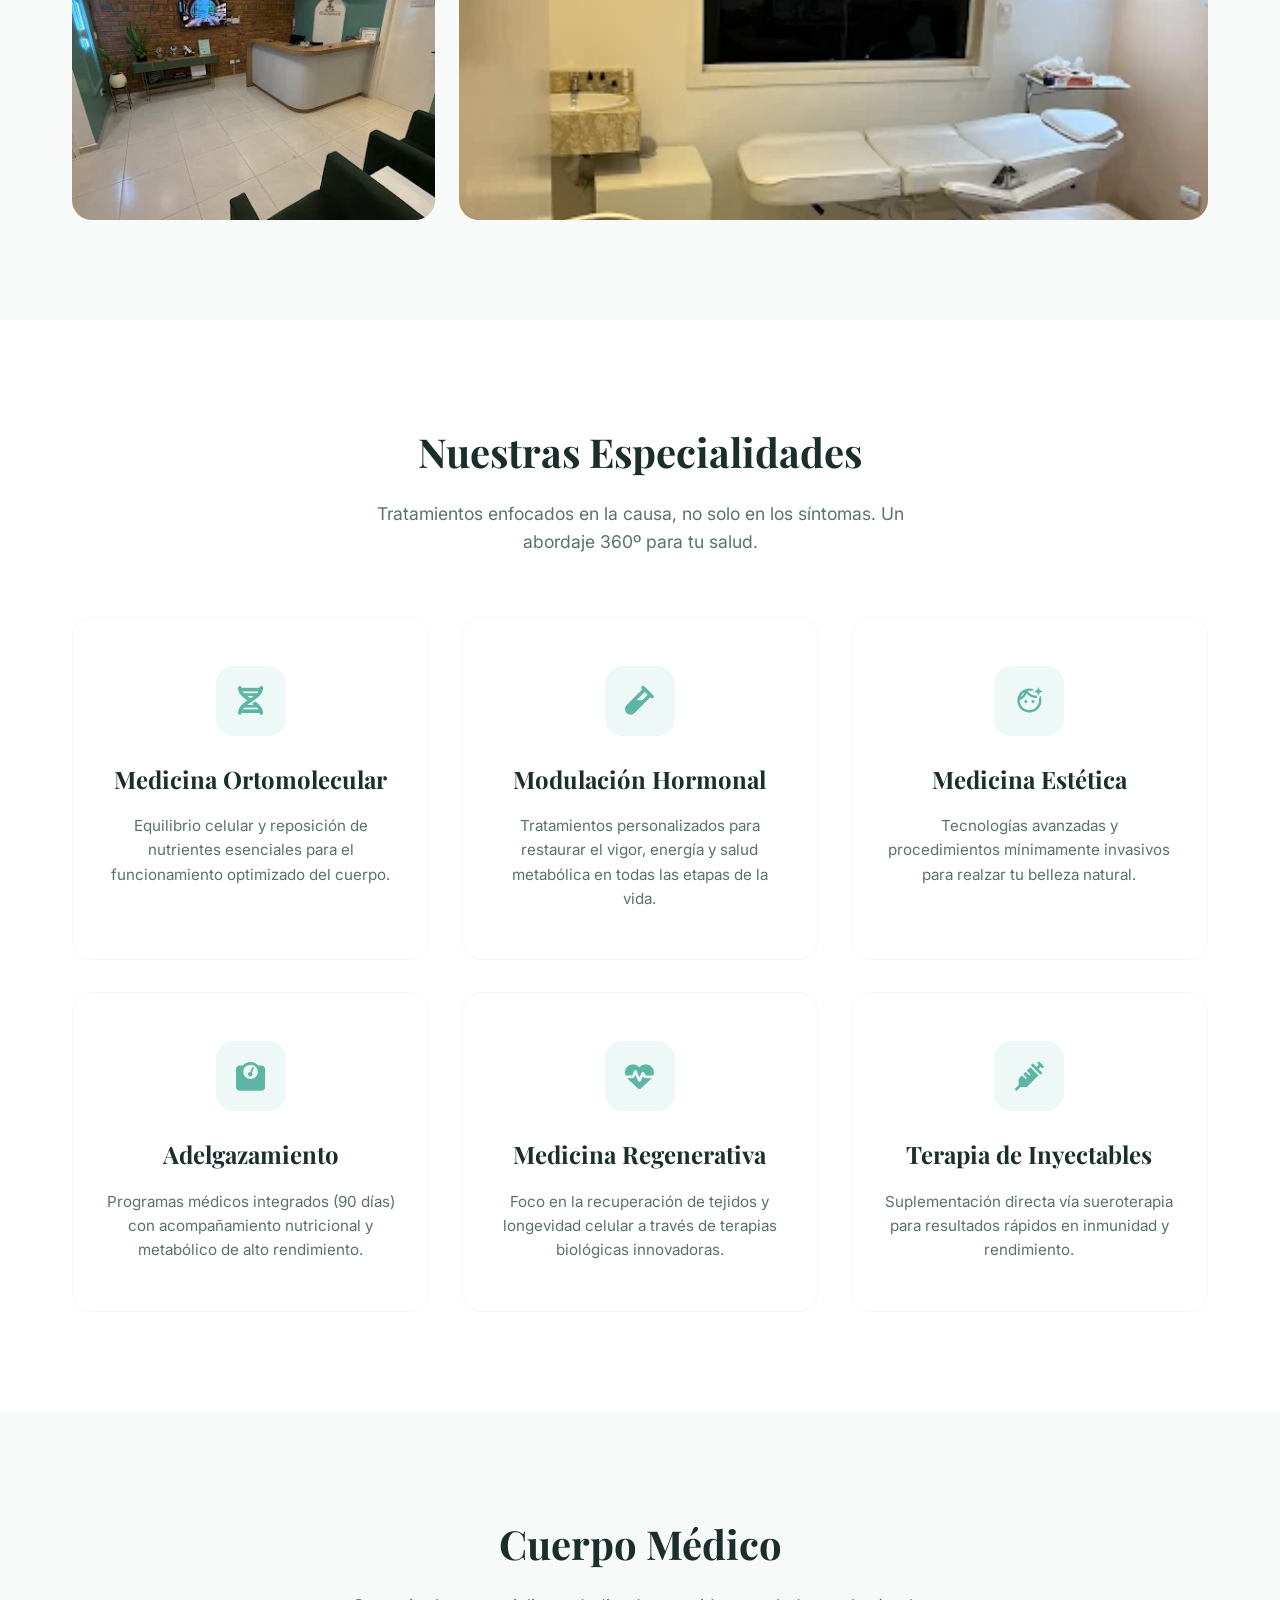
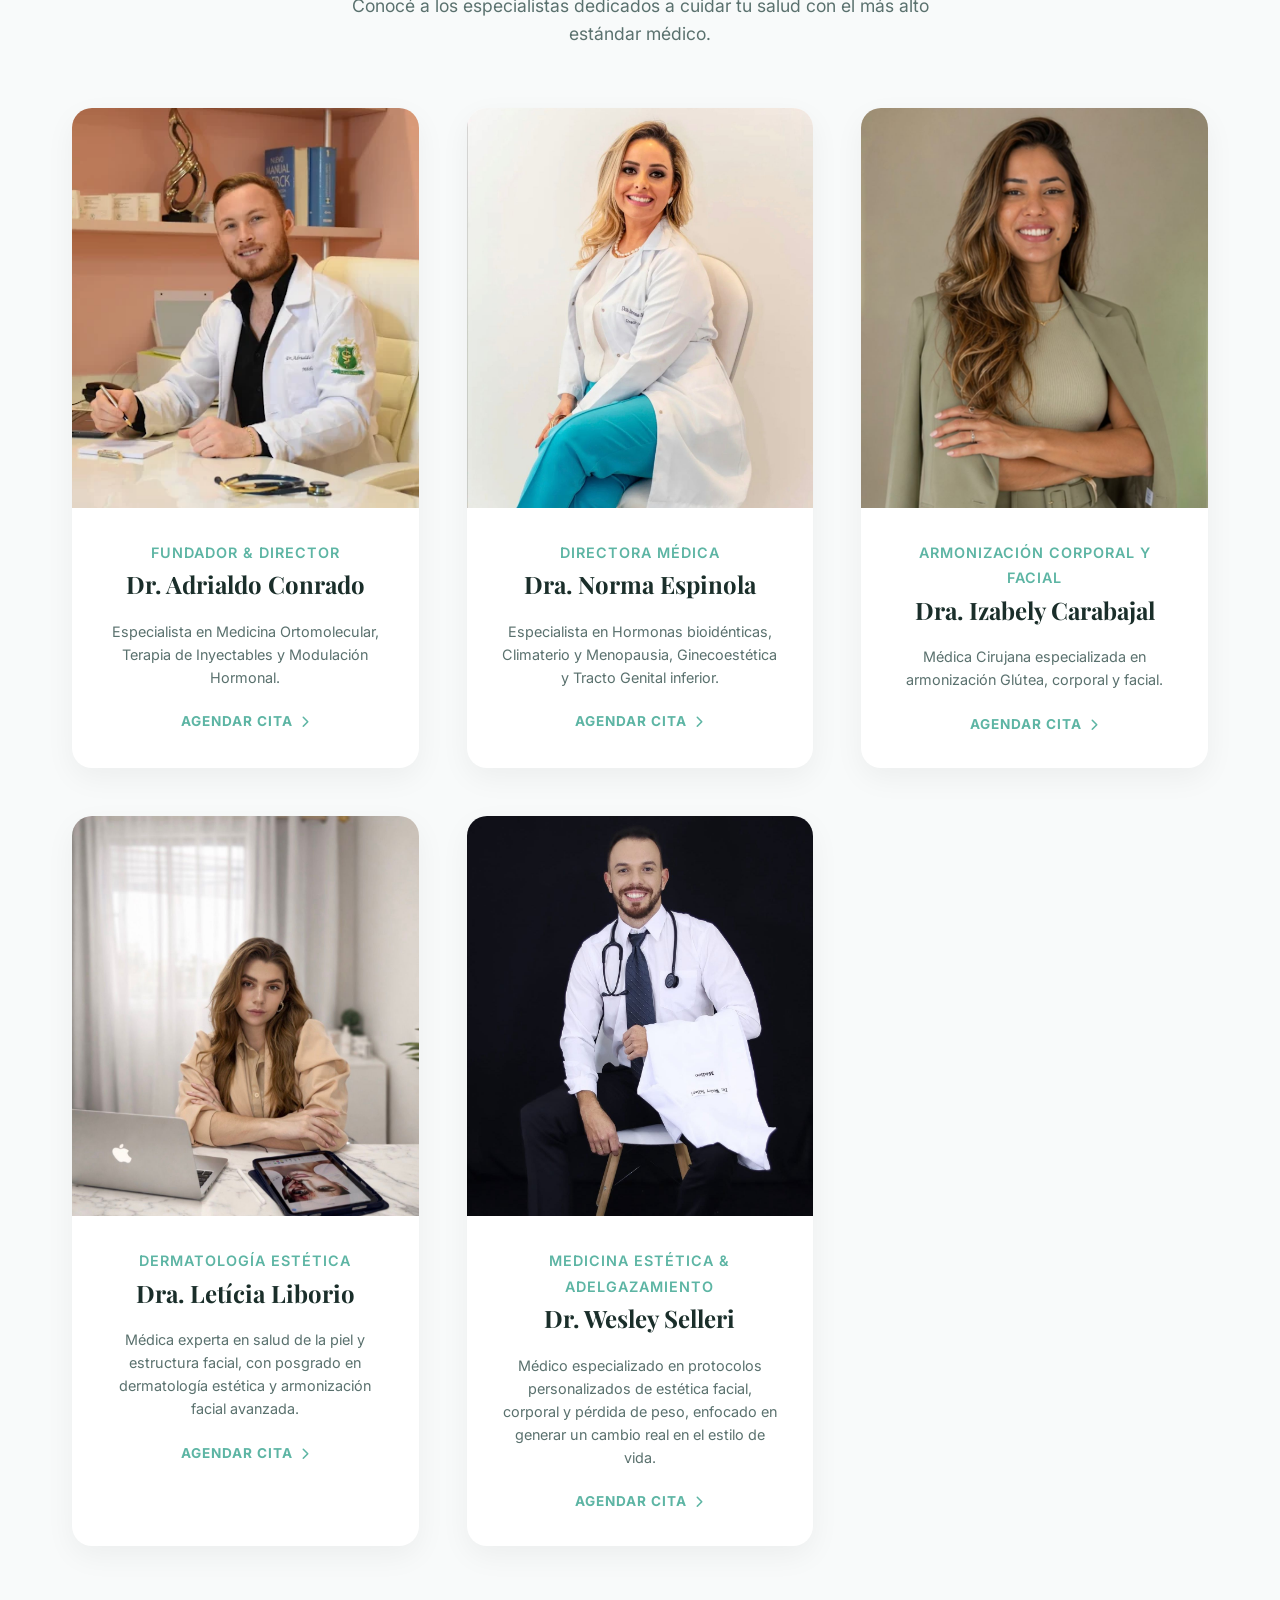
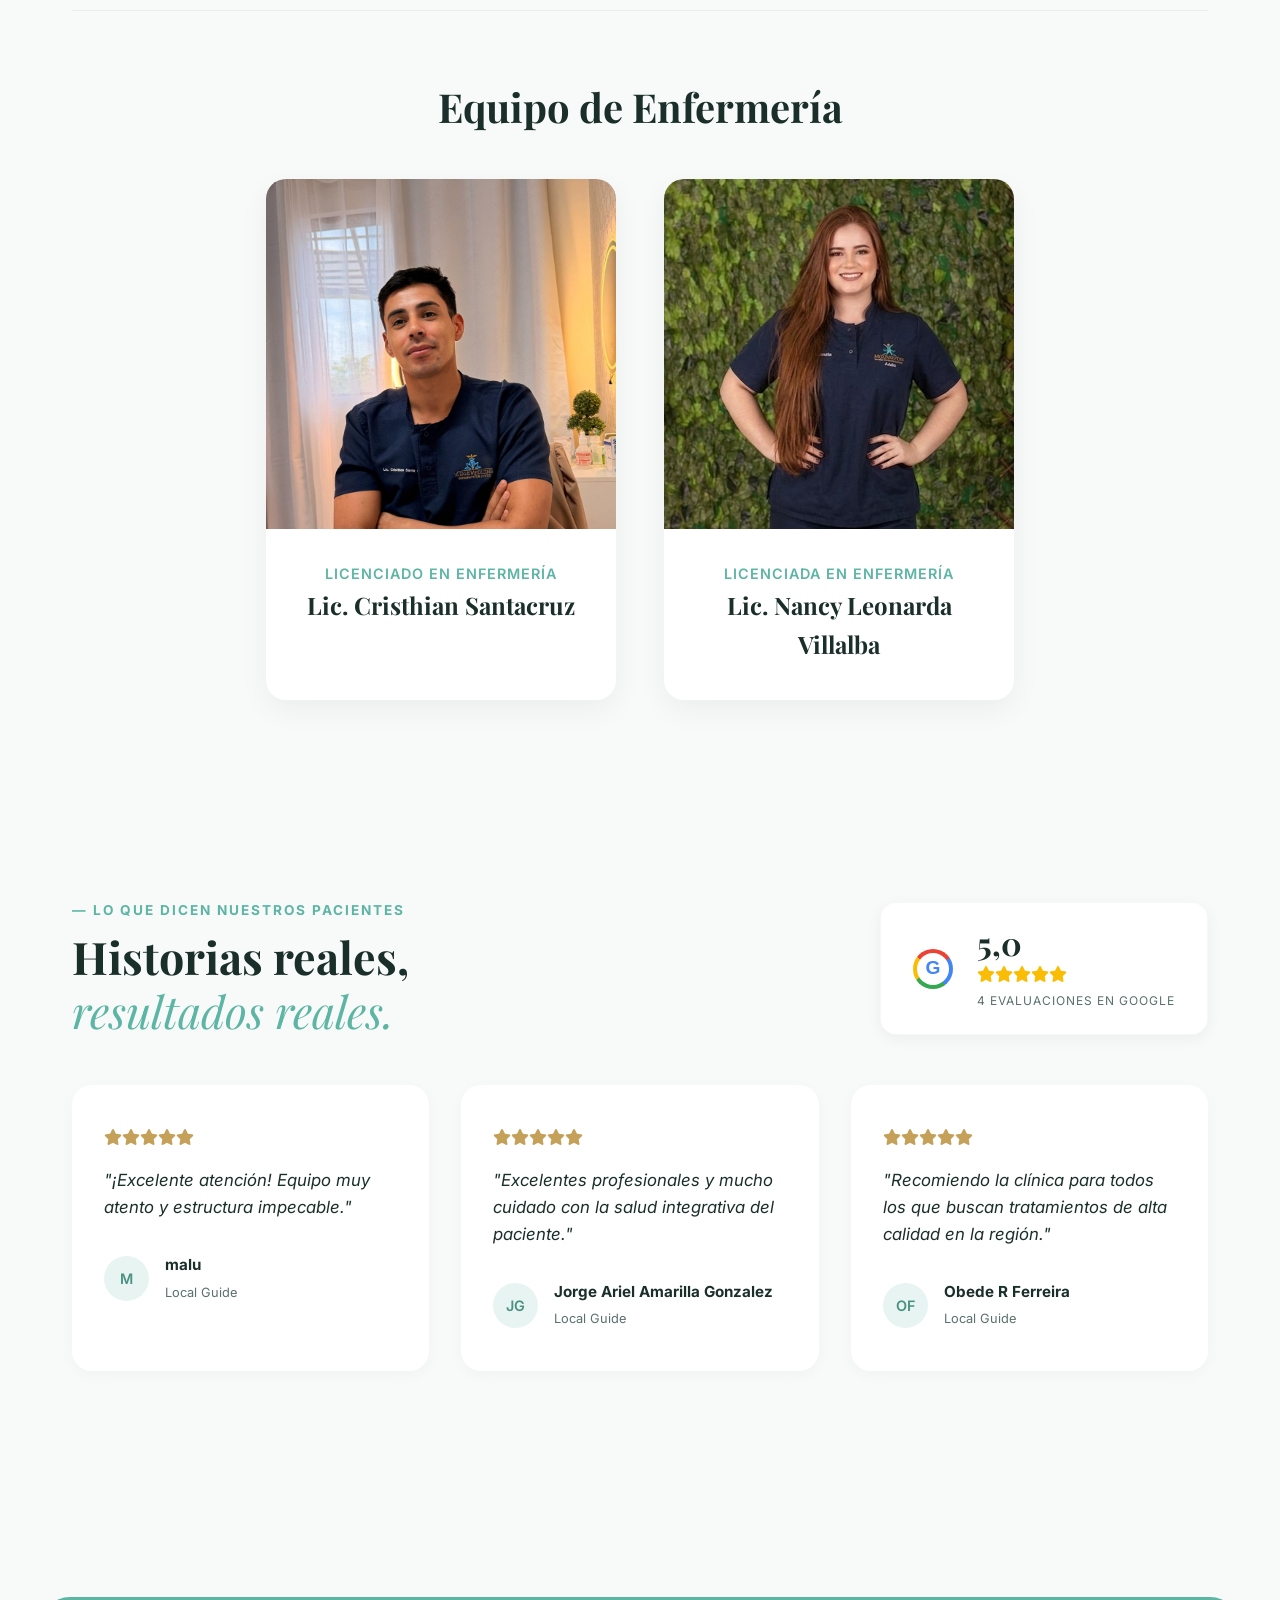
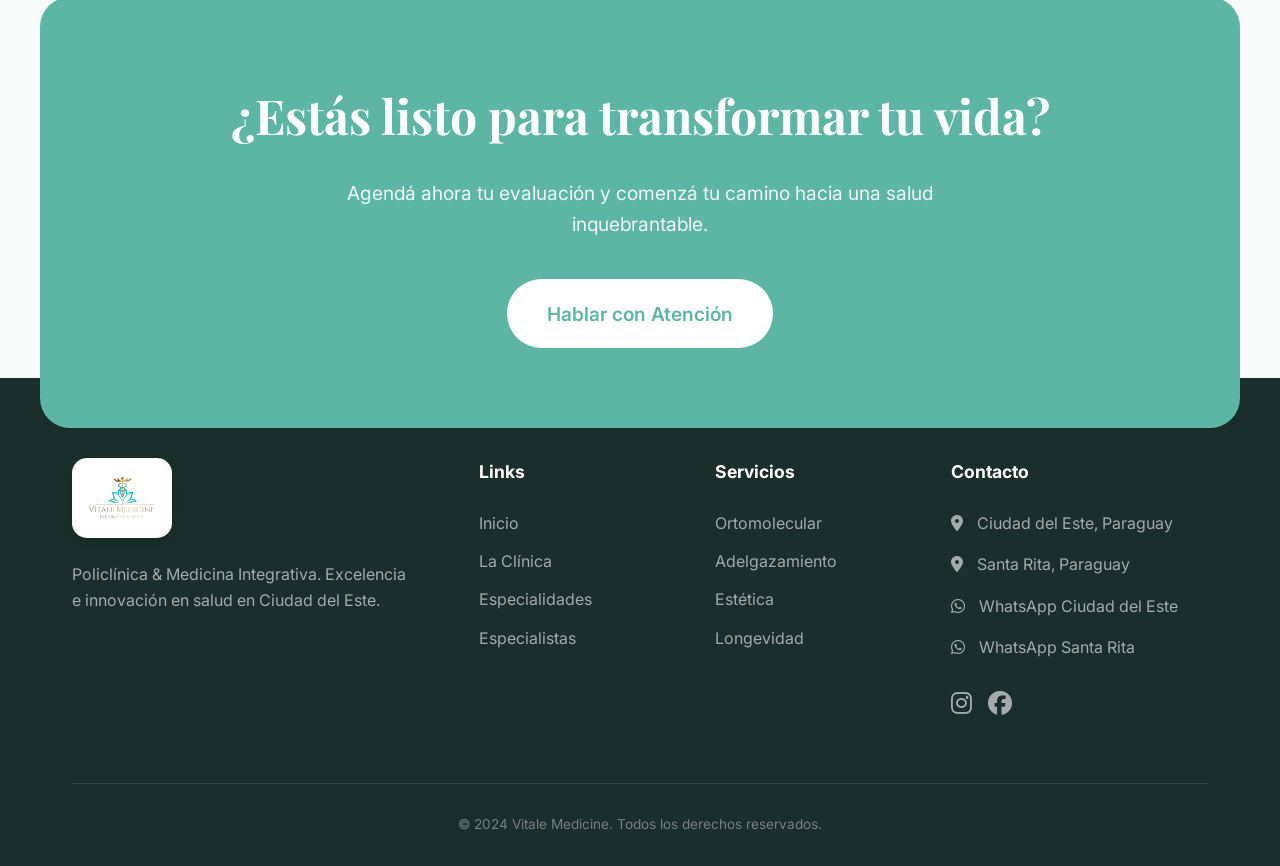
==== commit f6bec7e0: "Add Lic. Nancy Leonarda Villalba to specialists section" ====
--- a/index.html
+++ b/index.html
@@ -224,6 +224,16 @@
                             <h3>Lic. Cristhian Santacruz</h3>
                         </div>
                     </div>
+
+                    <div class="team-card">
+                        <div class="team-img" style="height: 350px;">
+                            <img src="vitale/Nancy.jpeg" alt="Lic. Nancy Leonarda Villalba" style="object-position: top;">
+                        </div>
+                        <div class="team-info">
+                            <span>Licenciada en Enfermería</span>
+                            <h3>Lic. Nancy Leonarda Villalba</h3>
+                        </div>
+                    </div>
                 </div>
             </div>
         </div>
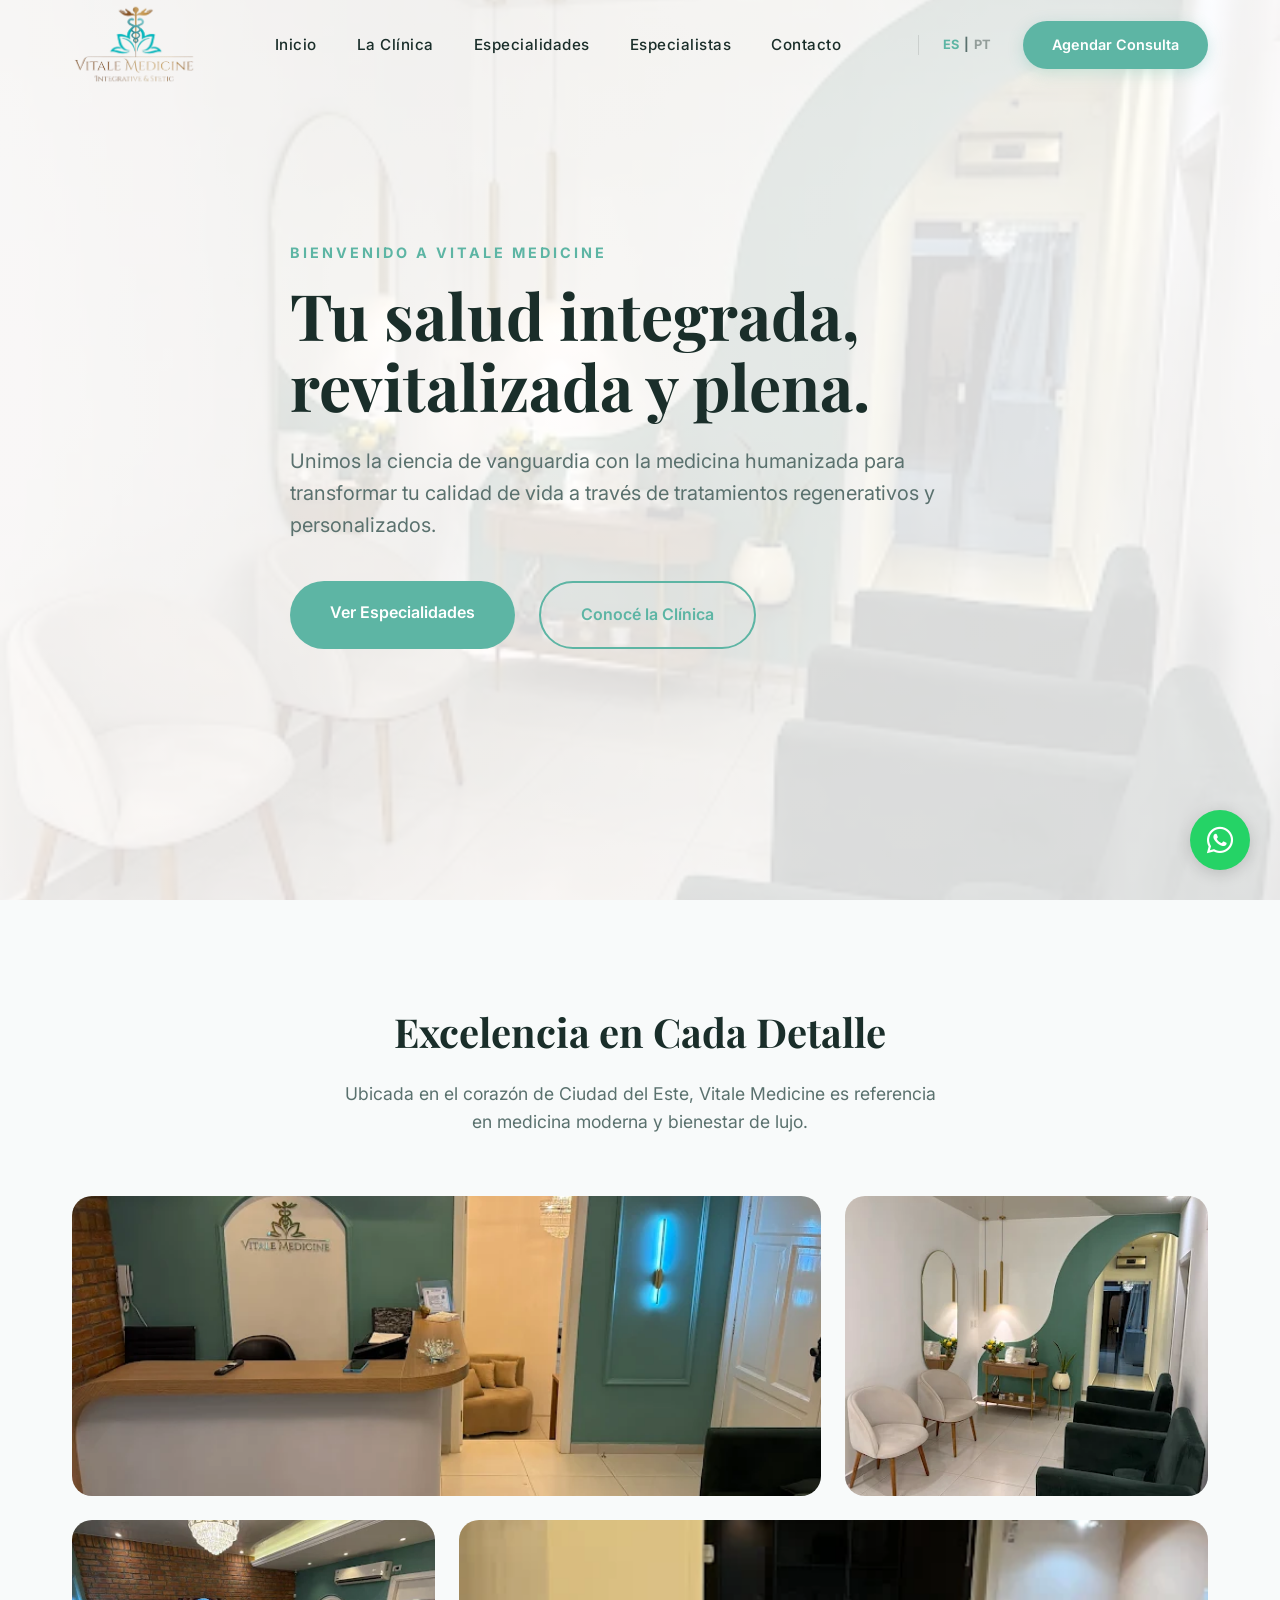
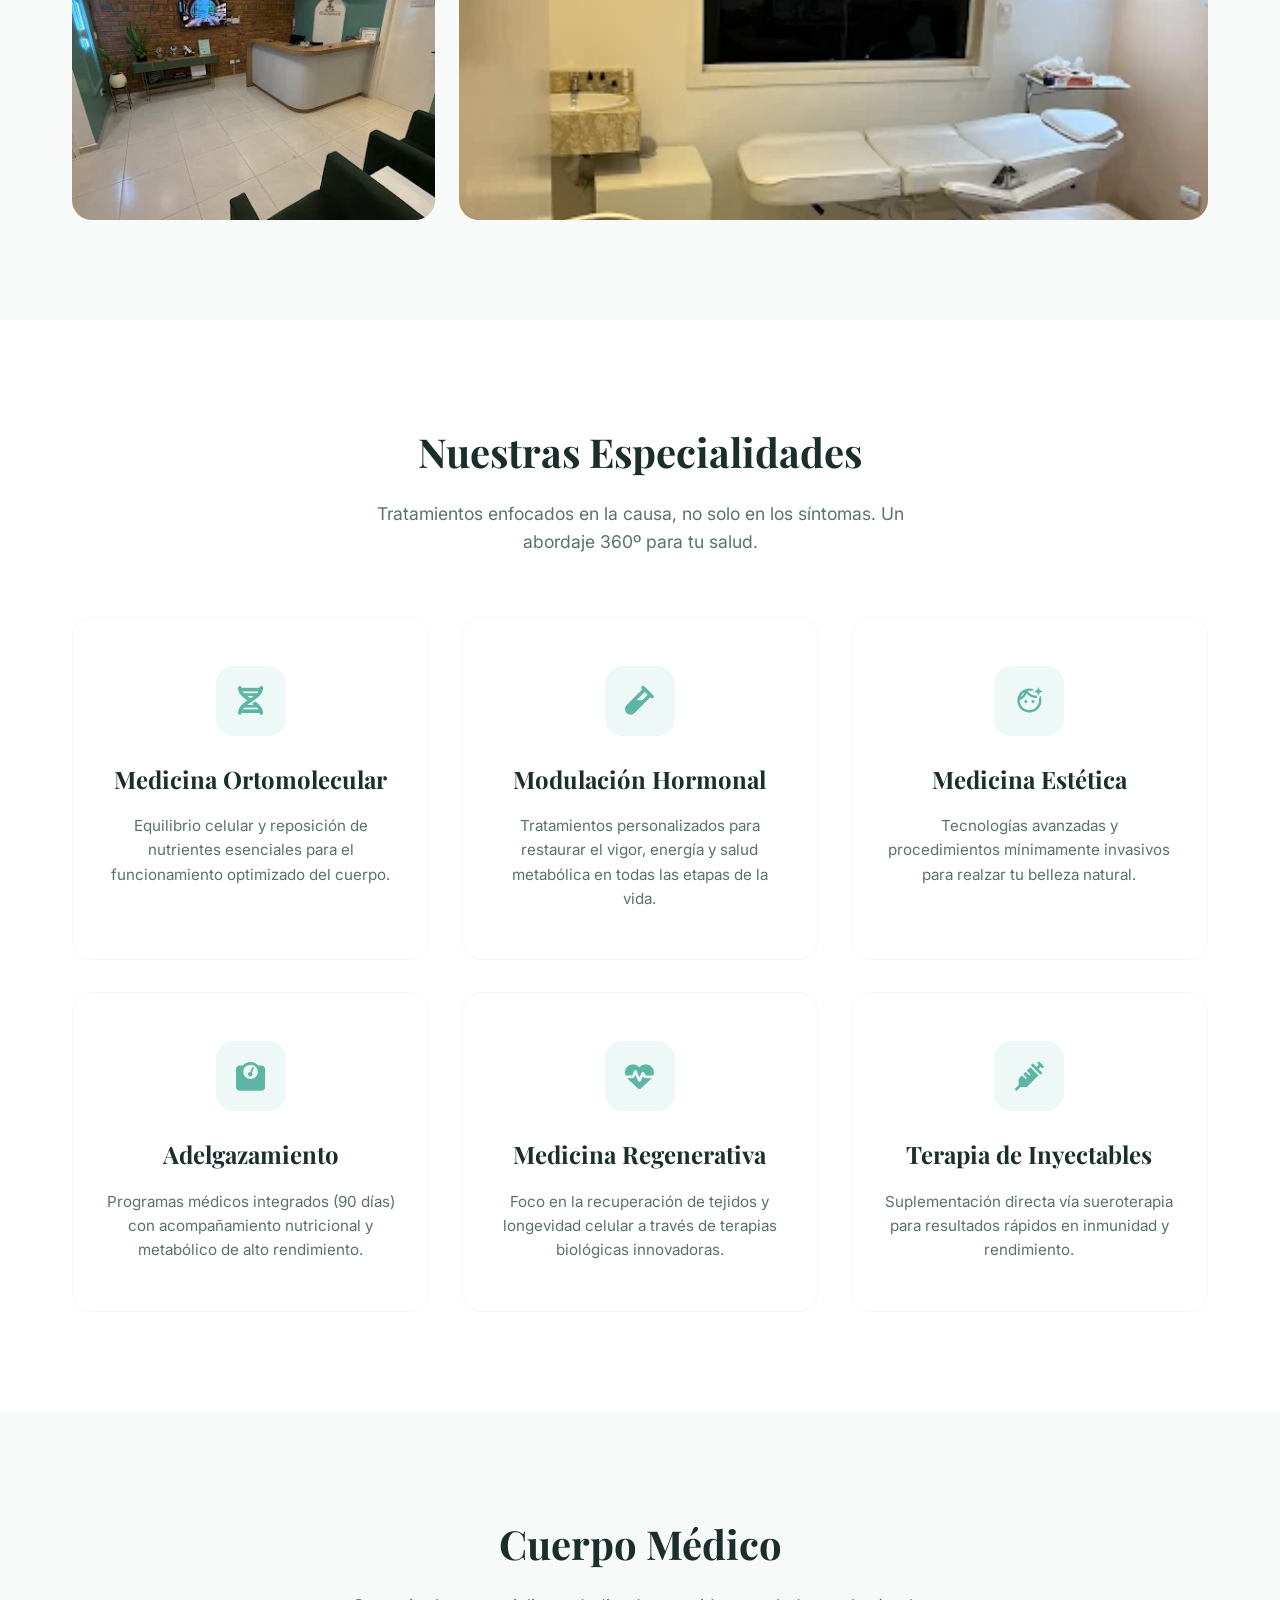
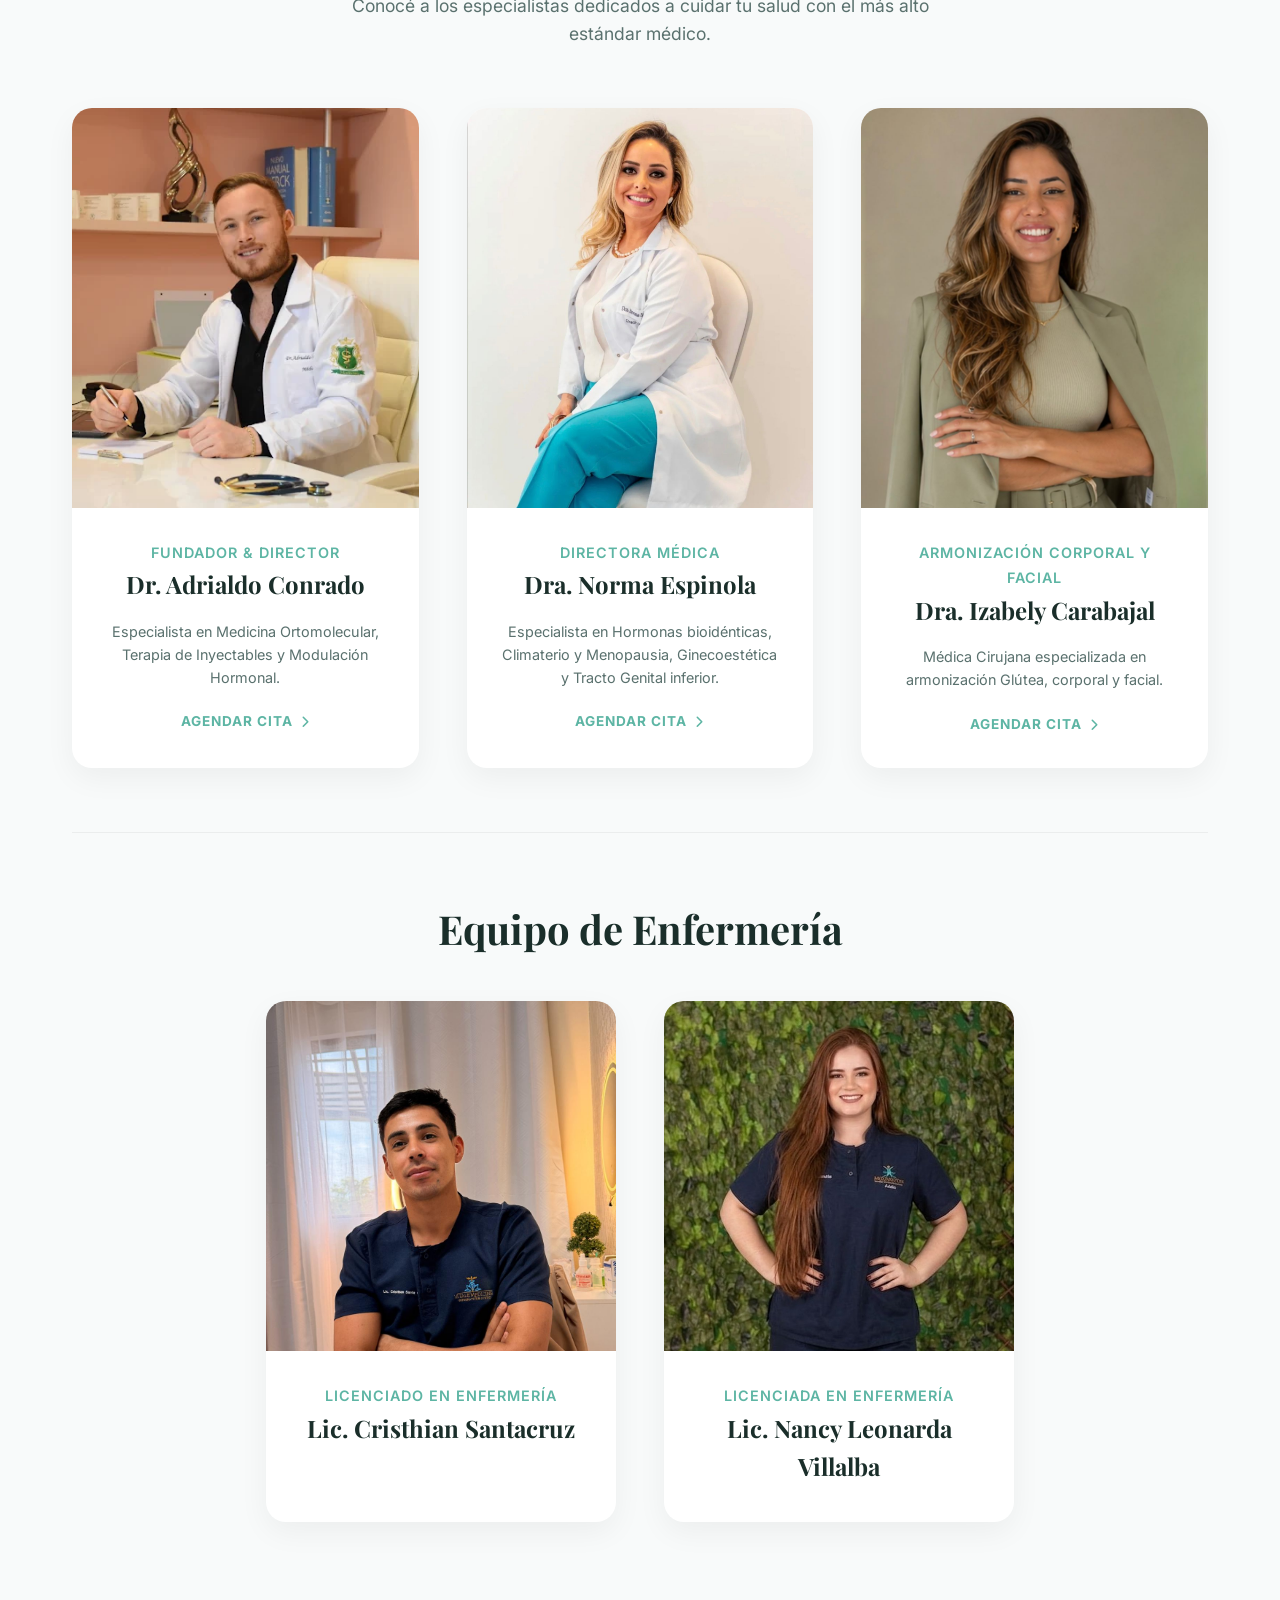
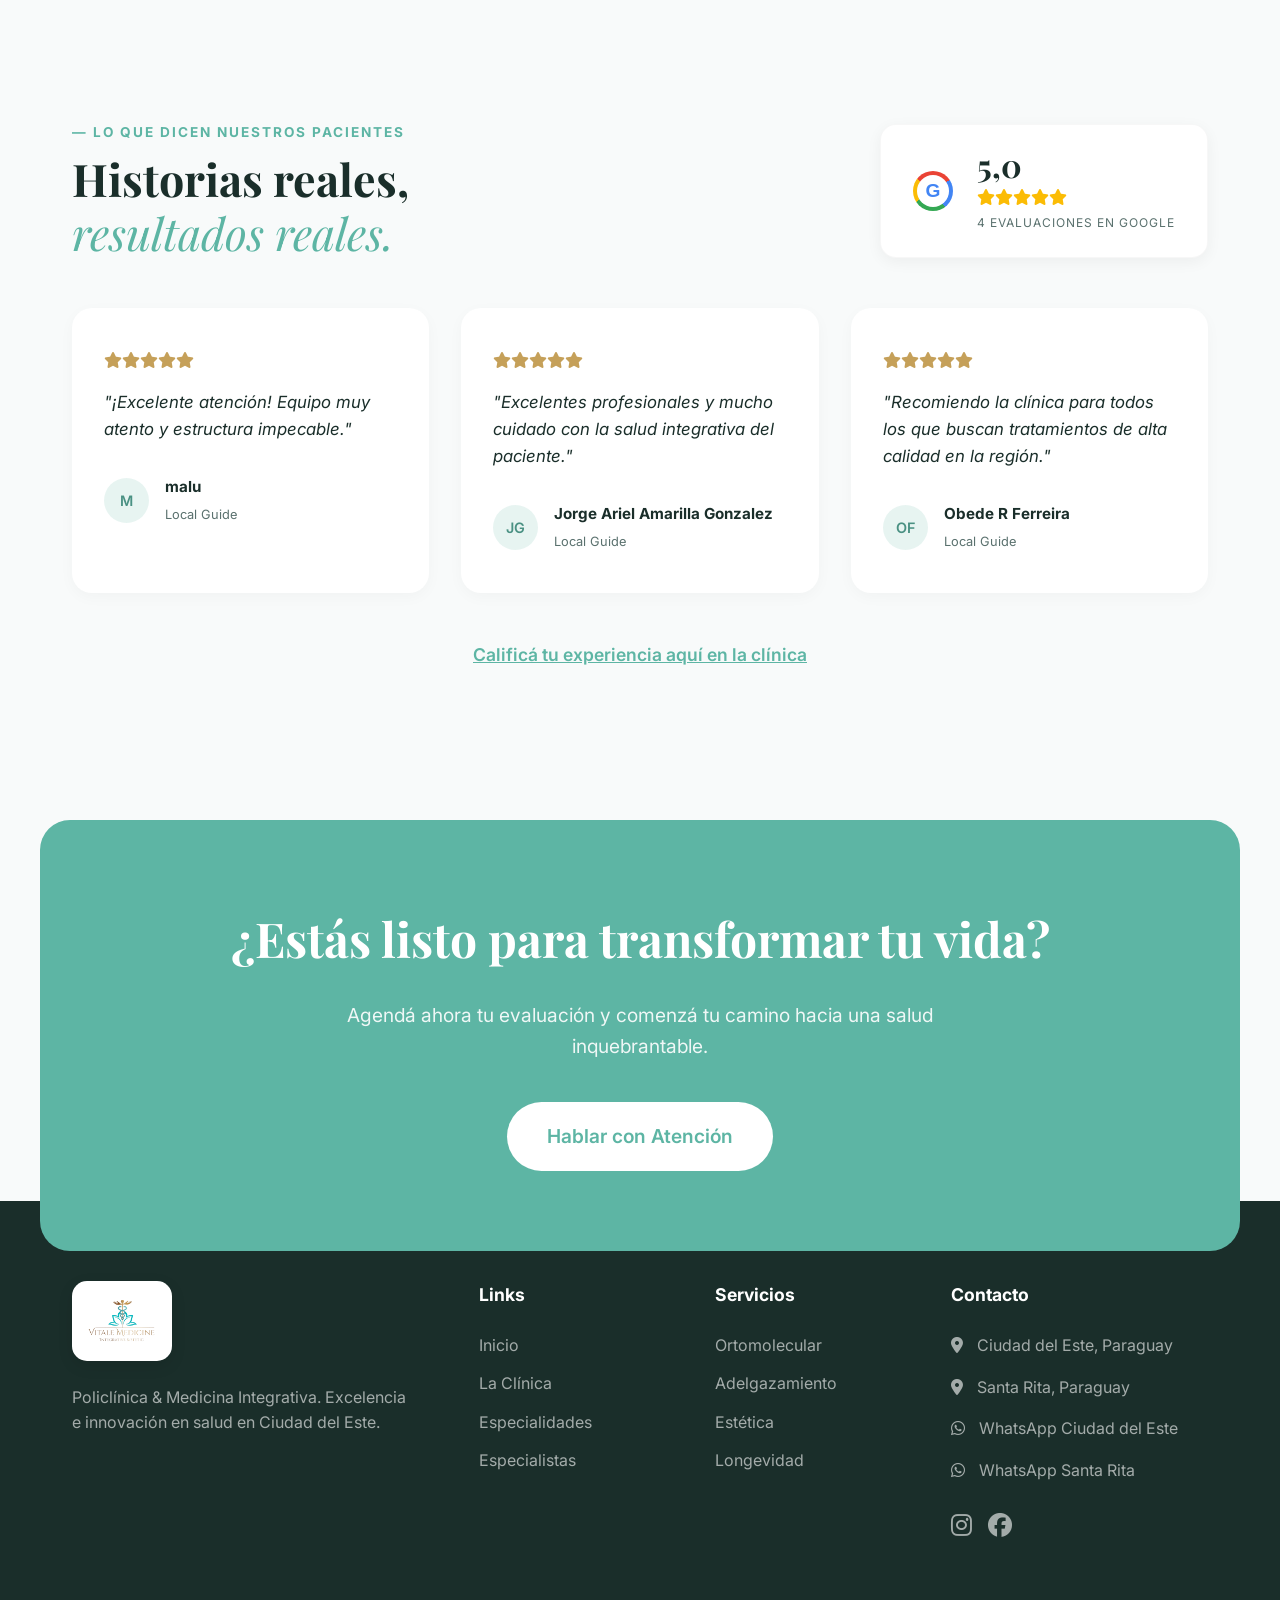
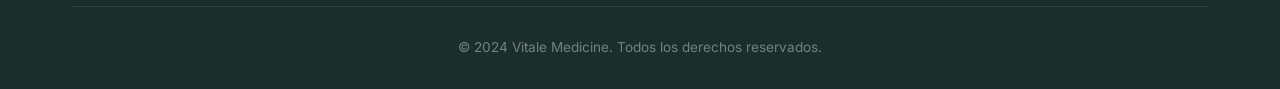
==== commit fa07ac3f: "Remove Leticia Liborio and Wesley Selleri cards" ====
--- a/index.html
+++ b/index.html
@@ -180,33 +180,6 @@
                     </div>
                 </div>
                 
-                <div class="team-card reveal">
-                    <div class="team-img">
-                        <a href="https://wa.me/595985700272?text=Hola,%20me%20gustaría%20agendar%20una%20consulta%20con%20la%20Dra.%20Letícia%20Liborio." target="_blank">
-                            <img src="vitale/dra_leticia_final.jpeg" alt="Dra. Letícia Liborio">
-                        </a>
-                    </div>
-                    <div class="team-info">
-                        <span>Dermatología Estética</span>
-                        <h3>Dra. Letícia Liborio</h3>
-                        <p>Médica experta en salud de la piel y estructura facial, con posgrado en dermatología estética y armonización facial avanzada.</p>
-                        <a href="https://wa.me/595985700272?text=Hola,%20me%20gustaría%20agendar%20una%20consulta%20con%20la%20Dra.%20Letícia%20Liborio." target="_blank" class="team-cta">Agendar Cita <i class="fas fa-chevron-right"></i></a>
-                    </div>
-                </div>
-
-                <div class="team-card reveal">
-                    <div class="team-img">
-                        <a href="https://wa.me/595985858524?text=Hola,%20me%20gustaría%20agendar%20una%20consulta%20con%20el%20Dr.%20Wesley%20Selleri." target="_blank">
-                            <img src="vitale/dr_wesley_v6.jpg" alt="Dr. Wesley Selleri">
-                        </a>
-                    </div>
-                    <div class="team-info">
-                        <span>Medicina Estética & Adelgazamiento</span>
-                        <h3>Dr. Wesley Selleri</h3>
-                        <p>Médico especializado en protocolos personalizados de estética facial, corporal y pérdida de peso, enfocado en generar un cambio real en el estilo de vida.</p>
-                        <a href="https://wa.me/595985858524?text=Hola,%20me%20gustaría%20agendar%20una%20consulta%20con%20el%20Dr.%20Wesley%20Selleri." target="_blank" class="team-cta">Agendar Cita <i class="fas fa-chevron-right"></i></a>
-                    </div>
-                </div>
             </div>
 
             <!-- Equipo de Enfermería -->
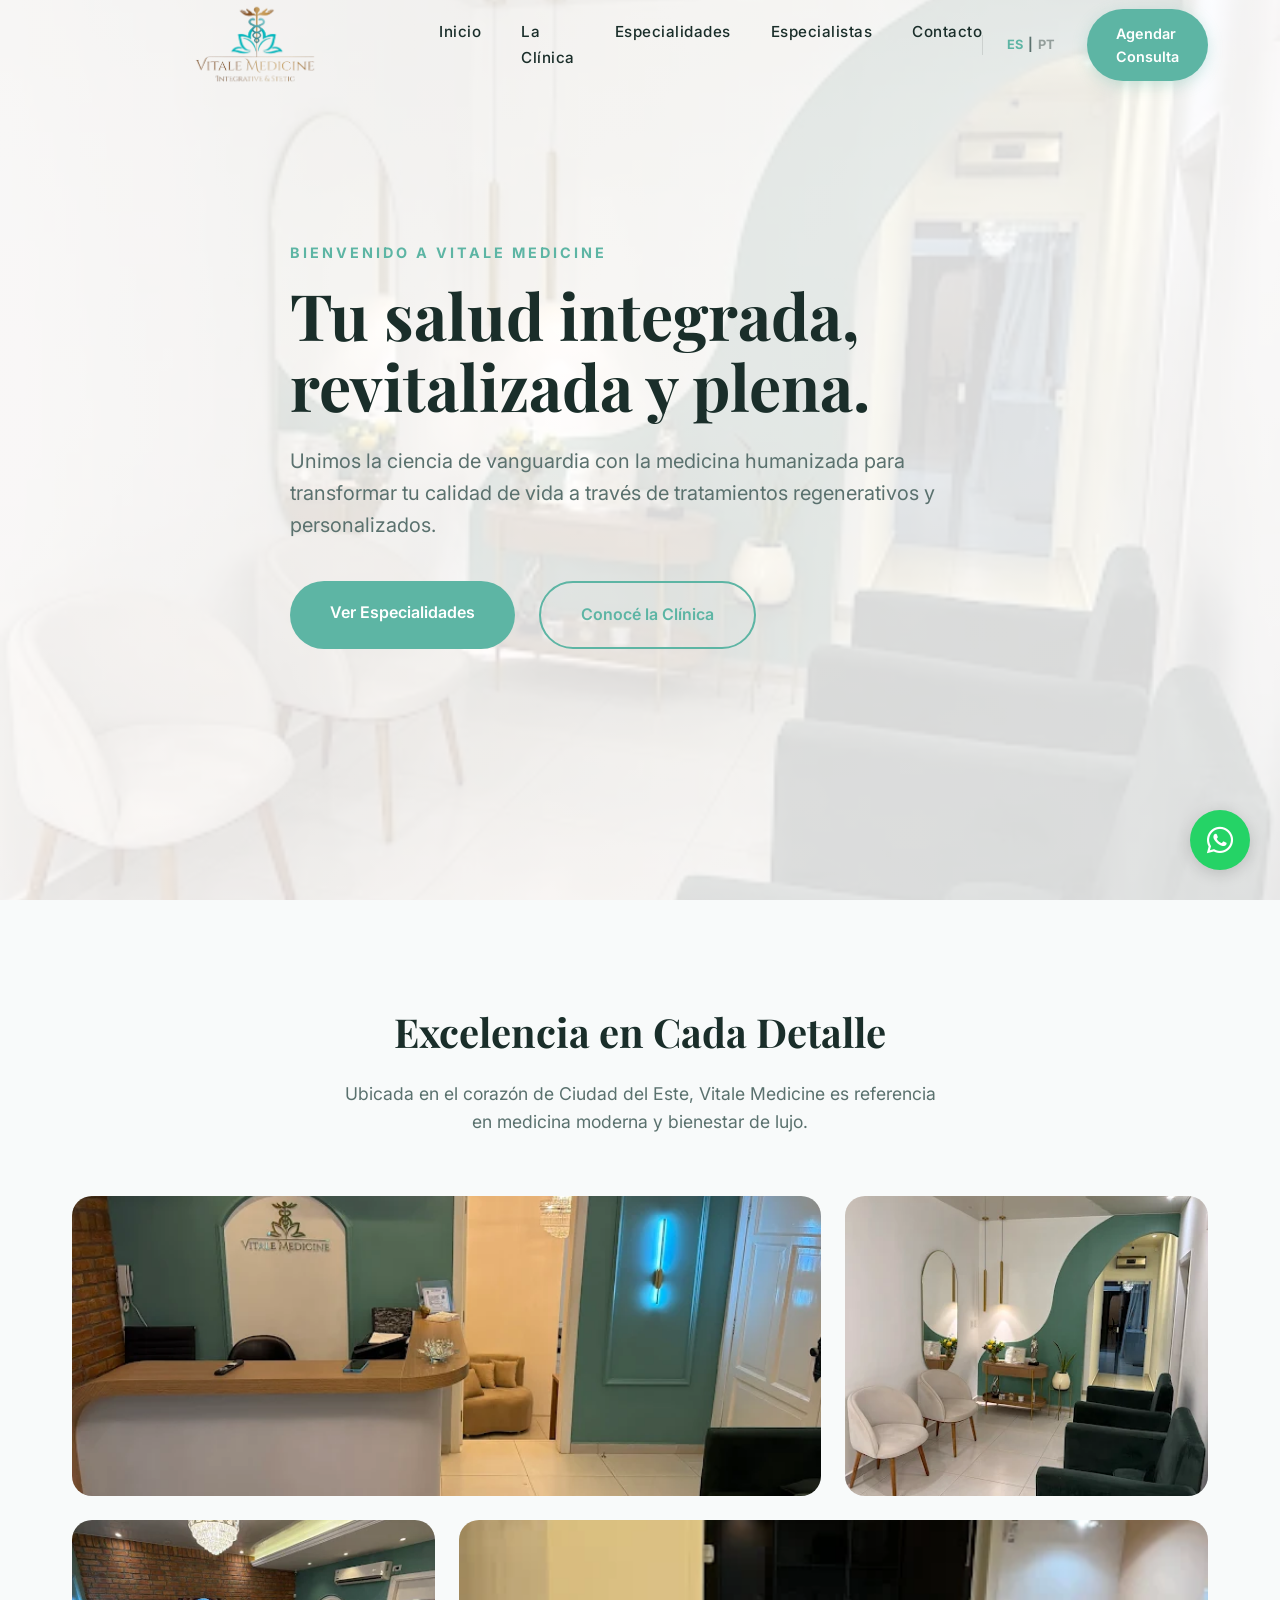
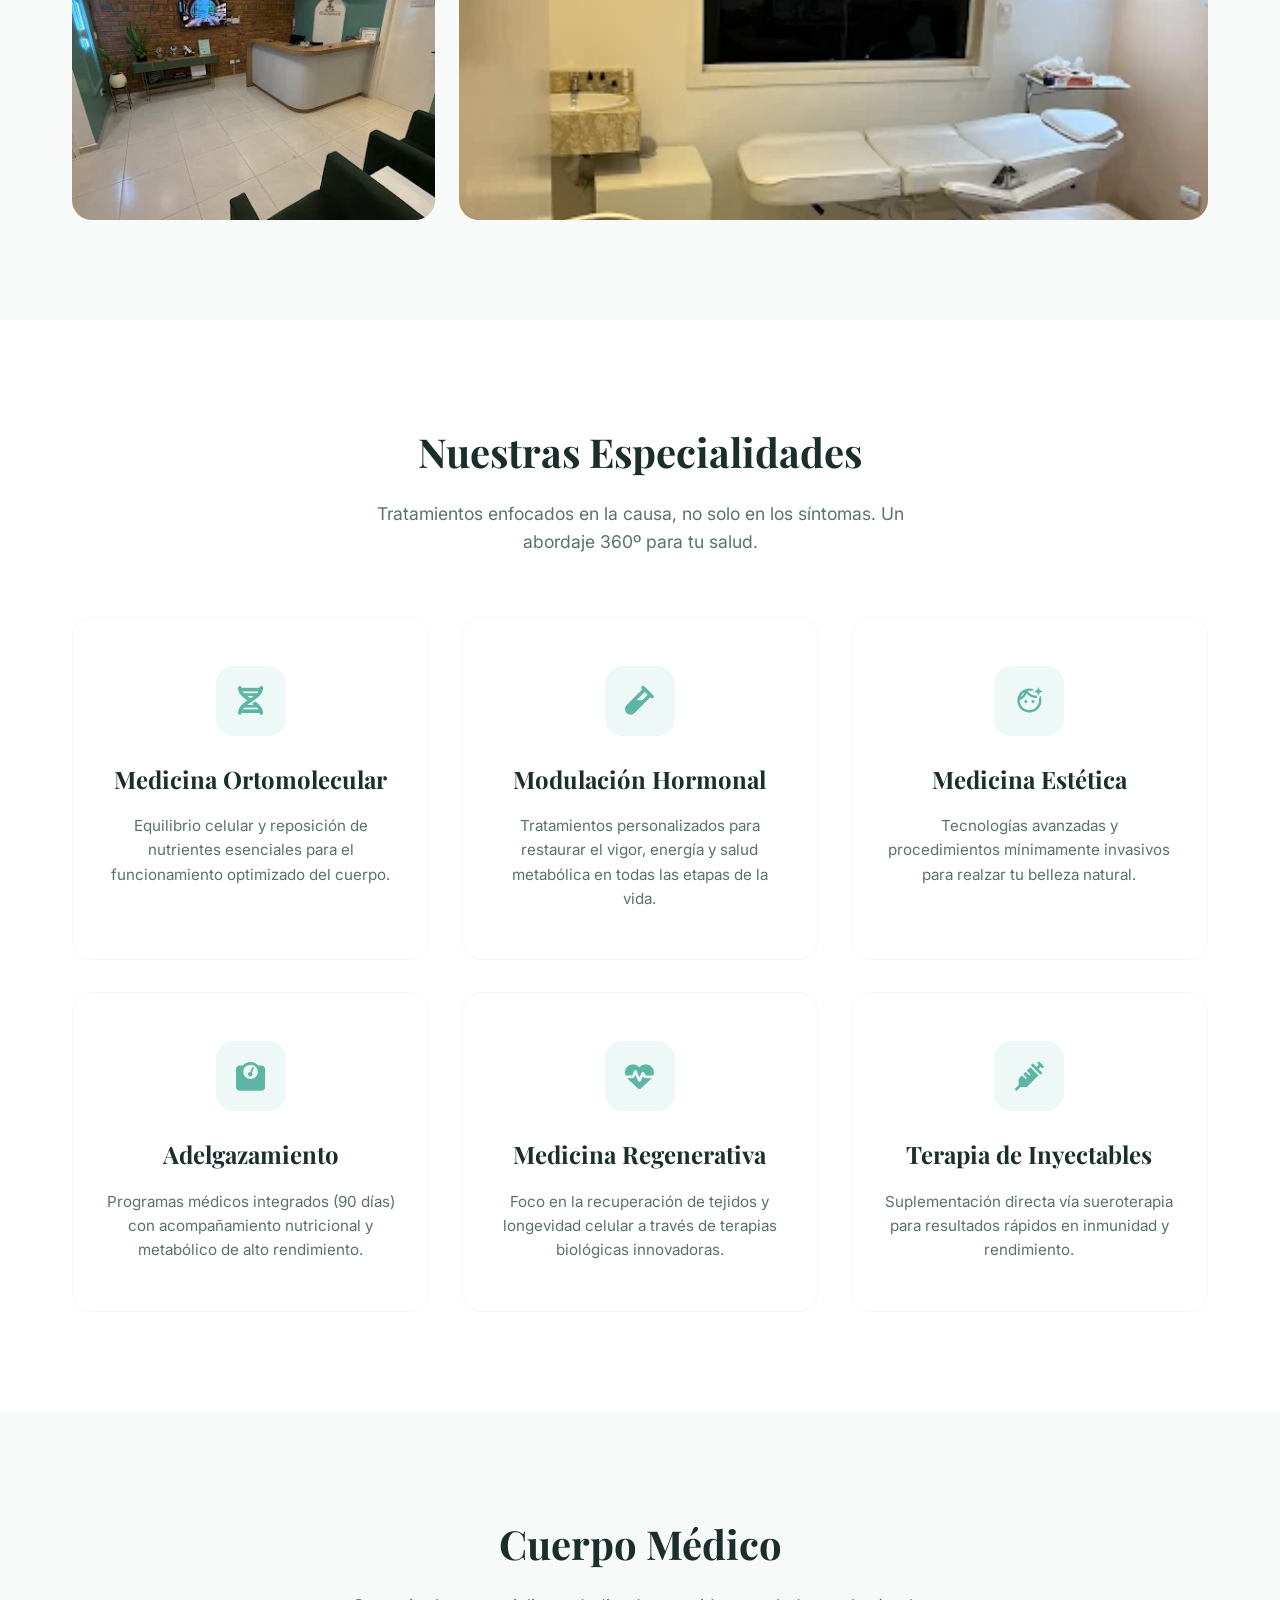
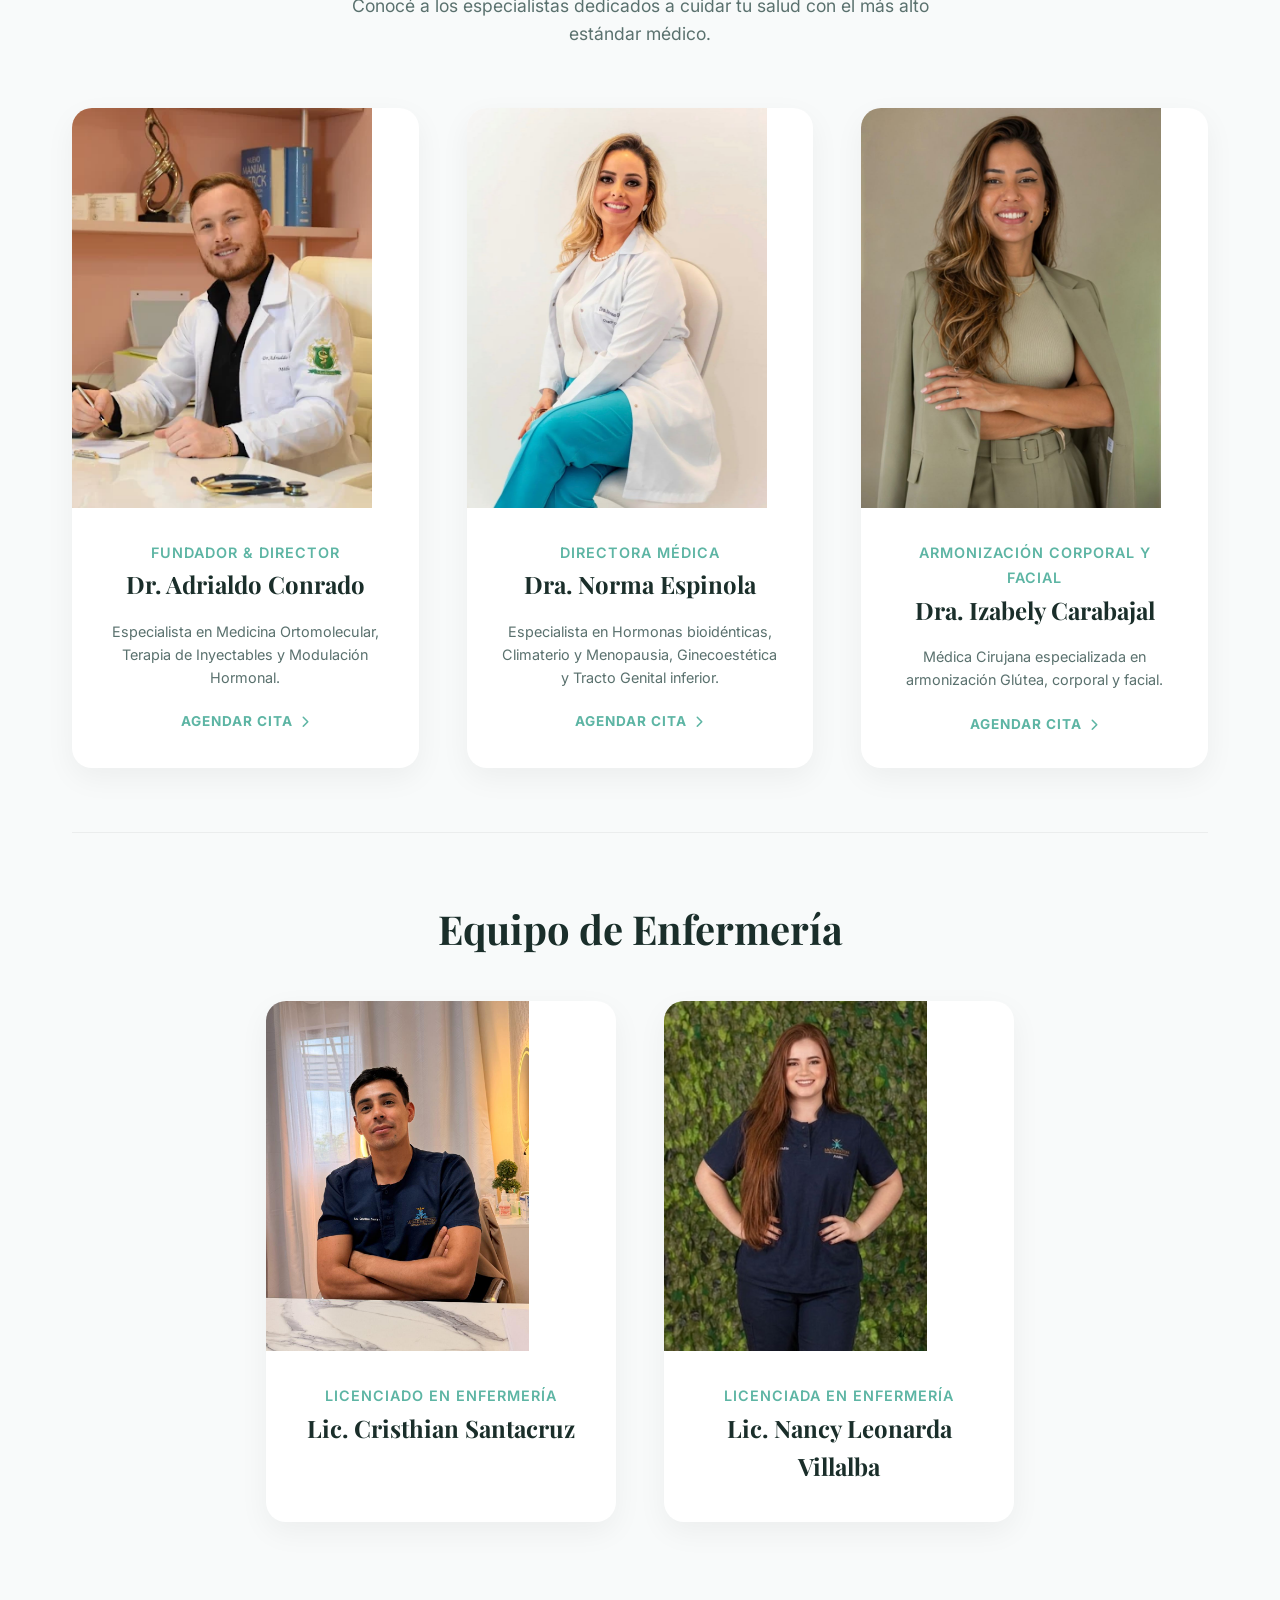
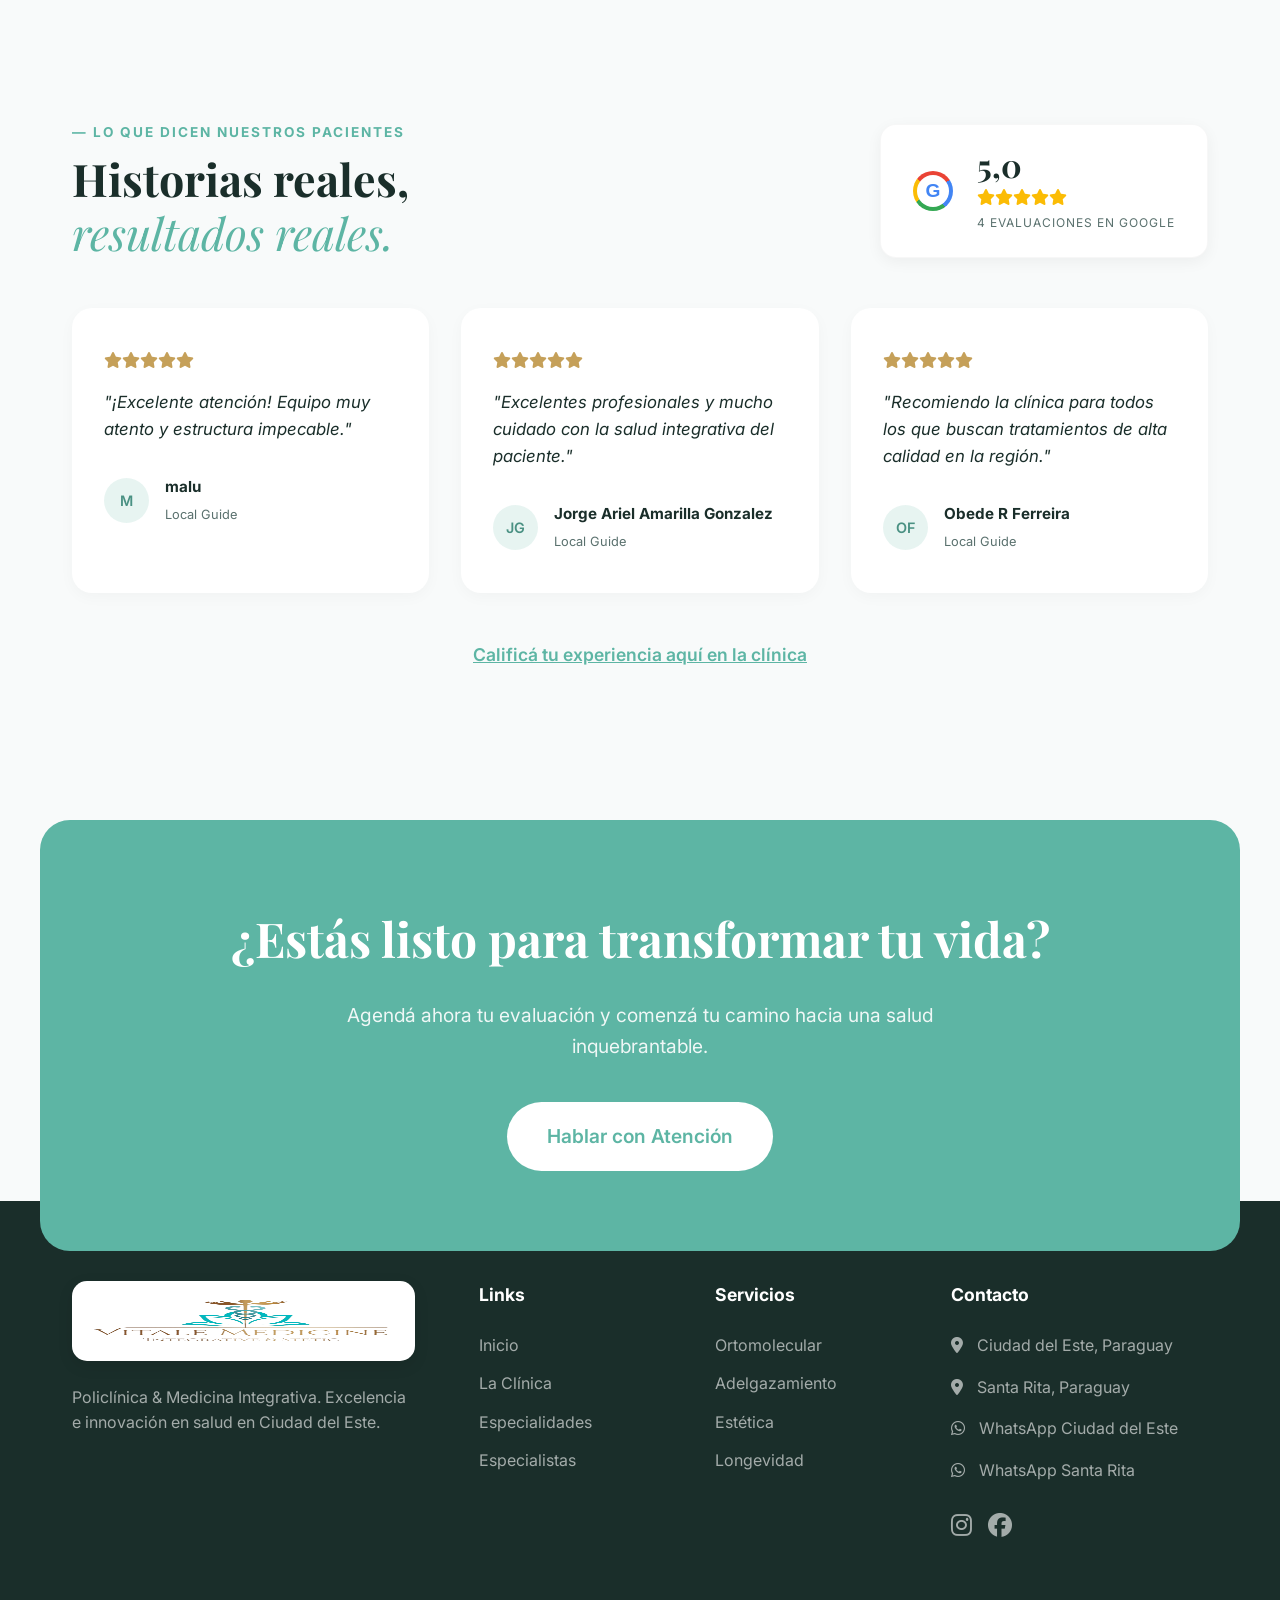
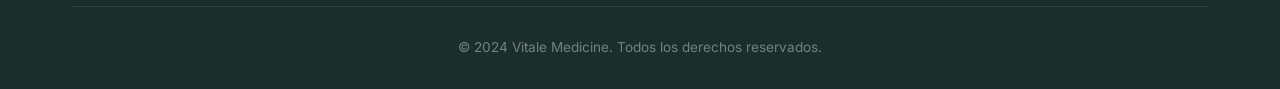
==== commit e8c07b38: "Improve accessibility and mobile resilience" ====
--- a/index.html
+++ b/index.html
@@ -19,16 +19,18 @@
 </head>
 <body>
 
+    <a href="#main-content" class="skip-link">Saltar al contenido principal</a>
+
     <!-- WhatsApp Float -->
-    <a href="https://wa.me/595985858524?text=Hola,%20tengo%20una%20consulta." class="whatsapp-float" target="_blank">
-        <i class="fab fa-whatsapp"></i>
+    <a href="https://wa.me/595985858524?text=Hola,%20tengo%20una%20consulta." class="whatsapp-float" target="_blank" aria-label="Consultar por WhatsApp">
+        <i class="fab fa-whatsapp" aria-hidden="true"></i>
     </a>
 
     <!-- Navigation -->
-    <nav id="main-nav">
-        <div class="container">
-            <a href="#" class="logo">
-                <img src="vitale/logo_final.png" alt="Vitale Medicine Logo">
+    <nav id="main-nav" aria-label="Navegación principal">
+        <div class="container">
+            <a href="#" class="logo" aria-label="Vitale Medicine - Inicio">
+                <img src="vitale/logo_final.png" alt="Vitale Medicine Logo" width="1034" height="739" decoding="async">
             </a>
             <ul class="nav-links">
                 <li><a href="#home">Inicio</a></li>
@@ -38,14 +40,28 @@
                 <li><a href="#contato">Contacto</a></li>
             </ul>
             <div class="nav-actions">
-                <div class="lang-switch">
-                    <a href="index.html" class="active" title="Español">ES</a> | <a href="pt.html" title="Português">PT</a>
+                <div class="lang-switch" role="group" aria-label="Selección de idioma">
+                    <a href="index.html" class="active" title="Español" aria-current="page">ES</a> | <a href="pt.html" title="Português">PT</a>
                 </div>
                 <a href="https://wa.me/595985858524?text=Hola,%20me%20gustaría%20agendar%20una%20consulta%20en%20Vitale%20Medicine." class="nav-cta" target="_blank">Agendar Consulta</a>
             </div>
+            <button class="mobile-menu-toggle" type="button" aria-expanded="false" aria-controls="mobile-menu" aria-label="Abrir menú">
+                <i class="fas fa-bars" aria-hidden="true"></i>
+            </button>
+            <div class="mobile-menu" id="mobile-menu" hidden>
+                <ul>
+                    <li><a href="#home">Inicio</a></li>
+                    <li><a href="#sobre">La Clínica</a></li>
+                    <li><a href="#servicos">Especialidades</a></li>
+                    <li><a href="#equipe">Especialistas</a></li>
+                    <li><a href="#contato">Contacto</a></li>
+                </ul>
+                <a href="https://wa.me/595985858524?text=Hola,%20me%20gustaría%20agendar%20una%20consulta%20en%20Vitale%20Medicine." class="nav-cta mobile-nav-cta" target="_blank">Agendar Consulta</a>
+            </div>
         </div>
     </nav>
 
+    <main id="main-content" tabindex="-1">
     <!-- Hero Section -->
     <section id="home" class="hero">
         <div class="container">
@@ -71,16 +87,16 @@
             
             <div class="gallery-grid reveal">
                 <div class="gallery-item item-wide">
-                    <img src="vitale/fachada.webp" alt="Fachada Vitale Medicine">
+                    <img src="vitale/fachada.webp" alt="Fachada Vitale Medicine" width="680" height="510" loading="lazy" decoding="async">
                 </div>
                 <div class="gallery-item">
-                    <img src="vitale/sala de espera.webp" alt="Sala de Espera">
+                    <img src="vitale/sala de espera.webp" alt="Sala de Espera" width="382" height="510" loading="lazy" decoding="async">
                 </div>
                 <div class="gallery-item">
-                    <img src="vitale/recepcao2.webp" alt="Recepción">
+                    <img src="vitale/recepcao2.webp" alt="Recepción" width="382" height="510" loading="lazy" decoding="async">
                 </div>
                 <div class="gallery-item item-wide">
-                    <img src="vitale/procedimentos.webp" alt="Sala de Procedimientos">
+                    <img src="vitale/procedimentos.webp" alt="Sala de Procedimientos" width="382" height="510" loading="lazy" decoding="async">
                 </div>
             </div>
         </div>
@@ -96,32 +112,32 @@
 
             <div class="services-grid">
                 <div class="service-card reveal">
-                    <div class="service-icon"><i class="fas fa-dna"></i></div>
+                    <div class="service-icon"><i class="fas fa-dna" aria-hidden="true"></i></div>
                     <h3>Medicina Ortomolecular</h3>
                     <p>Equilibrio celular y reposición de nutrientes esenciales para el funcionamiento optimizado del cuerpo.</p>
                 </div>
                 <div class="service-card reveal">
-                    <div class="service-icon"><i class="fas fa-vial"></i></div>
+                    <div class="service-icon"><i class="fas fa-vial" aria-hidden="true"></i></div>
                     <h3>Modulación Hormonal</h3>
                     <p>Tratamientos personalizados para restaurar el vigor, energía y salud metabólica en todas las etapas de la vida.</p>
                 </div>
                 <div class="service-card reveal">
-                    <div class="service-icon"><svg xmlns="http://www.w3.org/2000/svg" width="1em" height="1em" viewBox="0 0 24 24"><path fill="currentColor" d="M19.89 10.75c.07.41.11.82.11 1.25c0 4.41-3.59 8-8 8s-8-3.59-8-8c0-.05.01-.1 0-.14c2.6-.98 4.69-2.99 5.74-5.55c3.38 4.14 7.97 3.73 8.99 3.61l-.89-1.93c-.13.01-4.62.38-7.18-3.86c1.01-.16 1.71-.15 2.59-.01c2.52-1.15 1.93-.89 2.76-1.26A9.6 9.6 0 0 0 12 2C6.48 2 2 6.48 2 12s4.48 10 10 10s10-4.48 10-10c0-1.43-.3-2.78-.84-4.01zM8.08 5.03a8.05 8.05 0 0 1-3.66 4.44a8.05 8.05 0 0 1 3.66-4.44"/><circle cx="15" cy="13" r="1.25" fill="currentColor"/><circle cx="9" cy="13" r="1.25" fill="currentColor"/><path fill="currentColor" d="m23 4.5l-2.4-1.1L19.5 1l-1.1 2.4L16 4.5l2.4 1.1L19.5 8l1.1-2.4z"/></svg></div>
+                    <div class="service-icon"><svg xmlns="http://www.w3.org/2000/svg" width="1em" height="1em" viewBox="0 0 24 24" aria-hidden="true" focusable="false"><path fill="currentColor" d="M19.89 10.75c.07.41.11.82.11 1.25c0 4.41-3.59 8-8 8s-8-3.59-8-8c0-.05.01-.1 0-.14c2.6-.98 4.69-2.99 5.74-5.55c3.38 4.14 7.97 3.73 8.99 3.61l-.89-1.93c-.13.01-4.62.38-7.18-3.86c1.01-.16 1.71-.15 2.59-.01c2.52-1.15 1.93-.89 2.76-1.26A9.6 9.6 0 0 0 12 2C6.48 2 2 6.48 2 12s4.48 10 10 10s10-4.48 10-10c0-1.43-.3-2.78-.84-4.01zM8.08 5.03a8.05 8.05 0 0 1-3.66 4.44a8.05 8.05 0 0 1 3.66-4.44"/><circle cx="15" cy="13" r="1.25" fill="currentColor"/><circle cx="9" cy="13" r="1.25" fill="currentColor"/><path fill="currentColor" d="m23 4.5l-2.4-1.1L19.5 1l-1.1 2.4L16 4.5l2.4 1.1L19.5 8l1.1-2.4z"/></svg></div>
                     <h3>Medicina Estética</h3>
                     <p>Tecnologías avanzadas y procedimientos mínimamente invasivos para realzar tu belleza natural.</p>
                 </div>
                 <div class="service-card reveal">
-                    <div class="service-icon"><i class="fas fa-weight-scale"></i></div>
+                    <div class="service-icon"><i class="fas fa-weight-scale" aria-hidden="true"></i></div>
                     <h3>Adelgazamiento</h3>
                     <p>Programas médicos integrados (90 días) con acompañamiento nutricional y metabólico de alto rendimiento.</p>
                 </div>
                 <div class="service-card reveal">
-                    <div class="service-icon"><i class="fas fa-heart-pulse"></i></div>
+                    <div class="service-icon"><i class="fas fa-heart-pulse" aria-hidden="true"></i></div>
                     <h3>Medicina Regenerativa</h3>
                     <p>Foco en la recuperación de tejidos y longevidad celular a través de terapias biológicas innovadoras.</p>
                 </div>
                 <div class="service-card reveal">
-                    <div class="service-icon"><i class="fas fa-syringe"></i></div>
+                    <div class="service-icon"><i class="fas fa-syringe" aria-hidden="true"></i></div>
                     <h3>Terapia de Inyectables</h3>
                     <p>Suplementación directa vía sueroterapia para resultados rápidos en inmunidad y rendimiento.</p>
                 </div>
@@ -141,42 +157,42 @@
                 <div class="team-card reveal">
                     <div class="team-img">
                         <a href="https://wa.me/595985858524?text=Hola,%20me%20gustaría%20agendar%20una%20consulta%20con%20el%20Dr.%20Adrialdo%20Conrado." target="_blank">
-                            <img src="vitale/dr. Adho conrado.webp" alt="Dr. Adrialdo Conrado">
+                            <img src="vitale/dr. Adho conrado.webp" alt="Dr. Adrialdo Conrado" width="680" height="454" loading="lazy" decoding="async">
                         </a>
                     </div>
                     <div class="team-info">
                         <span>Fundador & Director</span>
                         <h3>Dr. Adrialdo Conrado</h3>
                         <p>Especialista en Medicina Ortomolecular, Terapia de Inyectables y Modulación Hormonal.</p>
-                        <a href="https://wa.me/595985858524?text=Hola,%20me%20gustaría%20agendar%20una%20consulta%20con%20el%20Dr.%20Adrialdo%20Conrado." target="_blank" class="team-cta">Agendar Cita <i class="fas fa-chevron-right"></i></a>
+                        <a href="https://wa.me/595985858524?text=Hola,%20me%20gustaría%20agendar%20una%20consulta%20con%20el%20Dr.%20Adrialdo%20Conrado." target="_blank" class="team-cta">Agendar Cita <i class="fas fa-chevron-right" aria-hidden="true"></i></a>
                     </div>
                 </div>
 
                 <div class="team-card reveal">
                     <div class="team-img">
                         <a href="https://wa.me/595985858524?text=Hola,%20me%20gustaría%20agendar%20una%20consulta%20con%20la%20Dra.%20Norma%20Espinola." target="_blank">
-                            <img src="vitale/Norma Espinola.jpeg" alt="Dra. Norma Espinola">
+                            <img src="vitale/Norma Espinola.jpeg" alt="Dra. Norma Espinola" width="1298" height="1600" loading="lazy" decoding="async">
                         </a>
                     </div>
                     <div class="team-info">
                         <span>Directora Médica</span>
                         <h3>Dra. Norma Espinola</h3>
                         <p>Especialista en Hormonas bioidénticas, Climaterio y Menopausia, Ginecoestética y Tracto Genital inferior.</p>
-                        <a href="https://wa.me/595985858524?text=Hola,%20me%20gustaría%20agendar%20una%20consulta%20con%20la%20Dra.%20Norma%20Espinola." target="_blank" class="team-cta">Agendar Cita <i class="fas fa-chevron-right"></i></a>
+                        <a href="https://wa.me/595985858524?text=Hola,%20me%20gustaría%20agendar%20una%20consulta%20con%20la%20Dra.%20Norma%20Espinola." target="_blank" class="team-cta">Agendar Cita <i class="fas fa-chevron-right" aria-hidden="true"></i></a>
                     </div>
                 </div>
 
                 <div class="team-card reveal">
                     <div class="team-img">
                         <a href="https://wa.me/595985858524?text=Hola,%20me%20gustaría%20agendar%20una%20consulta%20con%20la%20Dra.%20Izabely%20Carabajal." target="_blank">
-                            <img src="vitale/Izabely Carabajal.jpeg" alt="Dra. Izabely Carabajal" style="object-position: top;">
+                            <img src="vitale/Izabely Carabajal.jpeg" alt="Dra. Izabely Carabajal" width="1000" height="1600" loading="lazy" decoding="async" style="object-position: top;">
                         </a>
                     </div>
                     <div class="team-info">
                         <span>Armonización Corporal y Facial</span>
                         <h3>Dra. Izabely Carabajal</h3>
                         <p>Médica Cirujana especializada en armonización Glútea, corporal y facial.</p>
-                        <a href="https://wa.me/595985858524?text=Hola,%20me%20gustaría%20agendar%20una%20consulta%20con%20la%20Dra.%20Izabely%20Carabajal." target="_blank" class="team-cta">Agendar Cita <i class="fas fa-chevron-right"></i></a>
+                        <a href="https://wa.me/595985858524?text=Hola,%20me%20gustaría%20agendar%20una%20consulta%20con%20la%20Dra.%20Izabely%20Carabajal." target="_blank" class="team-cta">Agendar Cita <i class="fas fa-chevron-right" aria-hidden="true"></i></a>
                     </div>
                 </div>
                 
@@ -190,7 +206,7 @@
                 <div class="team-grid" style="grid-template-columns: repeat(auto-fit, minmax(300px, 350px)); justify-content: center;">
                     <div class="team-card">
                         <div class="team-img" style="height: 350px;">
-                            <img src="vitale/Santacruz.jpeg" alt="Lic. Cristhian Santacruz" style="object-position: top;">
+                            <img src="vitale/Santacruz.jpeg" alt="Lic. Cristhian Santacruz" width="960" height="1280" loading="lazy" decoding="async" style="object-position: top;">
                         </div>
                         <div class="team-info">
                             <span>Licenciado en Enfermería</span>
@@ -200,7 +216,7 @@
 
                     <div class="team-card">
                         <div class="team-img" style="height: 350px;">
-                            <img src="vitale/Nancy.jpeg" alt="Lic. Nancy Leonarda Villalba" style="object-position: top;">
+                            <img src="vitale/Nancy.jpeg" alt="Lic. Nancy Leonarda Villalba" width="680" height="810" loading="lazy" decoding="async" style="object-position: top;">
                         </div>
                         <div class="team-info">
                             <span>Licenciada en Enfermería</span>
@@ -226,8 +242,8 @@
                     </div>
                     <div class="gmn-score-info">
                         <div class="gmn-score-number">5,0</div>
-                        <div class="gmn-stars">
-                            <i class="fas fa-star"></i><i class="fas fa-star"></i><i class="fas fa-star"></i><i class="fas fa-star"></i><i class="fas fa-star"></i>
+                    <div class="gmn-stars" aria-label="5 de 5 estrellas">
+                        <i class="fas fa-star" aria-hidden="true"></i><i class="fas fa-star" aria-hidden="true"></i><i class="fas fa-star" aria-hidden="true"></i><i class="fas fa-star" aria-hidden="true"></i><i class="fas fa-star" aria-hidden="true"></i>
                         </div>
                         <div class="gmn-text">4 EVALUACIONES EN GOOGLE</div>
                     </div>
@@ -236,8 +252,8 @@
 
             <div class="reviews-grid reveal">
                 <div class="review-card">
-                    <div class="review-stars">
-                        <i class="fas fa-star"></i><i class="fas fa-star"></i><i class="fas fa-star"></i><i class="fas fa-star"></i><i class="fas fa-star"></i>
+                    <div class="review-stars" aria-label="5 de 5 estrellas">
+                        <i class="fas fa-star" aria-hidden="true"></i><i class="fas fa-star" aria-hidden="true"></i><i class="fas fa-star" aria-hidden="true"></i><i class="fas fa-star" aria-hidden="true"></i><i class="fas fa-star" aria-hidden="true"></i>
                     </div>
                     <p class="review-text">"¡Excelente atención! Equipo muy atento y estructura impecable."</p>
                     <div class="review-author">
@@ -250,8 +266,8 @@
                 </div>
 
                 <div class="review-card">
-                    <div class="review-stars">
-                        <i class="fas fa-star"></i><i class="fas fa-star"></i><i class="fas fa-star"></i><i class="fas fa-star"></i><i class="fas fa-star"></i>
+                    <div class="review-stars" aria-label="5 de 5 estrellas">
+                        <i class="fas fa-star" aria-hidden="true"></i><i class="fas fa-star" aria-hidden="true"></i><i class="fas fa-star" aria-hidden="true"></i><i class="fas fa-star" aria-hidden="true"></i><i class="fas fa-star" aria-hidden="true"></i>
                     </div>
                     <p class="review-text">"Excelentes profesionales y mucho cuidado con la salud integrativa del paciente."</p>
                     <div class="review-author">
@@ -264,8 +280,8 @@
                 </div>
 
                 <div class="review-card">
-                    <div class="review-stars">
-                        <i class="fas fa-star"></i><i class="fas fa-star"></i><i class="fas fa-star"></i><i class="fas fa-star"></i><i class="fas fa-star"></i>
+                    <div class="review-stars" aria-label="5 de 5 estrellas">
+                        <i class="fas fa-star" aria-hidden="true"></i><i class="fas fa-star" aria-hidden="true"></i><i class="fas fa-star" aria-hidden="true"></i><i class="fas fa-star" aria-hidden="true"></i><i class="fas fa-star" aria-hidden="true"></i>
                     </div>
                     <p class="review-text">"Recomiendo la clínica para todos los que buscan tratamientos de alta calidad en la región."</p>
                     <div class="review-author">
@@ -292,13 +308,14 @@
             <a href="https://wa.me/595985858524?text=Hola,%20me%20gustaría%20recibir%20más%20información%20sobre%20los%20tratamientos%20de%20Vitale%20Medicine." class="btn-primary" style="background: var(--bg-white); color: var(--primary); font-size: 1.2rem; display: inline-block; padding: 1.2rem 2.5rem;" target="_blank">Hablar con Atención</a>
         </div>
     </section>
+    </main>
 
     <!-- Footer -->
     <footer>
         <div class="container">
             <div class="footer-content">
                 <div class="footer-brand">
-                    <img src="vitale/logo_final.png" alt="Vitale Logo">
+                    <img src="vitale/logo_final.png" alt="Vitale Logo" width="1034" height="739" loading="lazy" decoding="async">
                     <p>Policlínica & Medicina Integrativa. Excelencia e innovación en salud en Ciudad del Este.</p>
                 </div>
                 <div class="footer-links">
@@ -321,13 +338,13 @@
                 </div>
                 <div class="footer-links">
                     <h4>Contacto</h4>
-                    <p style="margin-bottom: 1rem;"><a href="https://maps.app.goo.gl/9fSh8jvUTGKoyaDp8" target="_blank" style="color: rgba(255,255,255,0.6);"><i class="fas fa-location-dot" style="margin-right: 10px;"></i> Ciudad del Este, Paraguay</a></p>
-                    <p style="margin-bottom: 1rem;"><a href="https://maps.app.goo.gl/PgELHuCTtpFtmQd78" target="_blank" style="color: rgba(255,255,255,0.6);"><i class="fas fa-location-dot" style="margin-right: 10px;"></i> Santa Rita, Paraguay</a></p>
-                    <p style="margin-bottom: 1rem;"><a href="https://wa.me/595985858524?text=Hola,%20me%20gustaría%20agendar%20una%20consulta." target="_blank" style="color: rgba(255,255,255,0.6);"><i class="fab fa-whatsapp" style="margin-right: 10px;"></i> WhatsApp Ciudad del Este</a></p>
-                    <p style="margin-bottom: 1rem;"><a href="https://wa.me/595985700272?text=Hola,%20me%20gustaría%20agendar%20una%20consulta." target="_blank" style="color: rgba(255,255,255,0.6);"><i class="fab fa-whatsapp" style="margin-right: 10px;"></i> WhatsApp Santa Rita</a></p>
+                    <p style="margin-bottom: 1rem;"><a href="https://maps.app.goo.gl/9fSh8jvUTGKoyaDp8" target="_blank" style="color: rgba(255,255,255,0.6);"><i class="fas fa-location-dot" style="margin-right: 10px;" aria-hidden="true"></i> Ciudad del Este, Paraguay</a></p>
+                    <p style="margin-bottom: 1rem;"><a href="https://maps.app.goo.gl/PgELHuCTtpFtmQd78" target="_blank" style="color: rgba(255,255,255,0.6);"><i class="fas fa-location-dot" style="margin-right: 10px;" aria-hidden="true"></i> Santa Rita, Paraguay</a></p>
+                    <p style="margin-bottom: 1rem;"><a href="https://wa.me/595985858524?text=Hola,%20me%20gustaría%20agendar%20una%20consulta." target="_blank" style="color: rgba(255,255,255,0.6);"><i class="fab fa-whatsapp" style="margin-right: 10px;" aria-hidden="true"></i> WhatsApp Ciudad del Este</a></p>
+                    <p style="margin-bottom: 1rem;"><a href="https://wa.me/595985700272?text=Hola,%20me%20gustaría%20agendar%20una%20consulta." target="_blank" style="color: rgba(255,255,255,0.6);"><i class="fab fa-whatsapp" style="margin-right: 10px;" aria-hidden="true"></i> WhatsApp Santa Rita</a></p>
                     <div style="display: flex; gap: 1rem; margin-top: 1.5rem;">
-                        <a href="https://www.instagram.com/vitale.medicine/" target="_blank" style="font-size: 1.5rem; color: rgba(255,255,255,0.6);"><i class="fab fa-instagram"></i></a>
-                        <a href="https://www.facebook.com/vitale.cde/" target="_blank" style="font-size: 1.5rem; color: rgba(255,255,255,0.6);"><i class="fab fa-facebook"></i></a>
+                        <a href="https://www.instagram.com/vitale.medicine/" target="_blank" style="font-size: 1.5rem; color: rgba(255,255,255,0.6);" aria-label="Instagram de Vitale Medicine"><i class="fab fa-instagram" aria-hidden="true"></i></a>
+                        <a href="https://www.facebook.com/vitale.cde/" target="_blank" style="font-size: 1.5rem; color: rgba(255,255,255,0.6);" aria-label="Facebook de Vitale Medicine"><i class="fab fa-facebook" aria-hidden="true"></i></a>
                     </div>
                 </div>
             </div>
--- a/styles.css
+++ b/styles.css
@@ -39,6 +39,27 @@
     transition: var(--transition);
 }
 
+:focus-visible {
+    outline: 3px solid var(--accent);
+    outline-offset: 4px;
+}
+
+.skip-link {
+    position: fixed;
+    top: 12px;
+    left: 12px;
+    z-index: 2000;
+    padding: 0.75rem 1rem;
+    border-radius: 8px;
+    background: var(--text-dark);
+    color: var(--bg-white);
+    transform: translateY(-150%);
+}
+
+.skip-link:focus {
+    transform: translateY(0);
+}
+
 ul {
     list-style: none;
 }
@@ -103,6 +124,7 @@
     justify-content: space-between;
     align-items: center;
     width: 100%;
+    position: relative;
 }
 
 .logo img {
@@ -180,9 +202,15 @@
     box-shadow: 0 6px 20px rgba(93, 181, 164, 0.4);
 }
 
+.mobile-menu-toggle,
+.mobile-menu {
+    display: none;
+}
+
 /* --- Hero --- */
 .hero {
-    height: 100vh;
+    min-height: 100vh;
+    min-height: 100dvh;
     display: flex;
     align-items: center;
     background: linear-gradient(rgba(255, 255, 255, 0.85), rgba(255, 255, 255, 0.85)), 
@@ -248,7 +276,7 @@
 /* --- Services Grid --- */
 .services-grid {
     display: grid;
-    grid-template-columns: repeat(auto-fit, minmax(280px, 1fr));
+    grid-template-columns: repeat(auto-fit, minmax(min(100%, 280px), 1fr));
     gap: 2rem;
 }
 
@@ -293,7 +321,7 @@
 /* --- Team --- */
 .team-grid {
     display: grid;
-    grid-template-columns: repeat(auto-fit, minmax(300px, 1fr));
+    grid-template-columns: repeat(auto-fit, minmax(min(100%, 300px), 1fr));
     gap: 3rem;
 }
 
@@ -312,6 +340,7 @@
 
 .team-img {
     height: 400px;
+    aspect-ratio: 3 / 4;
     overflow: hidden;
 }
 
@@ -496,12 +525,17 @@
 
 /* --- Animations --- */
 .reveal {
+    opacity: 1;
+    transform: none;
+}
+
+.reveal-enabled .reveal {
     opacity: 0;
     transform: translateY(30px);
     transition: all 0.8s ease-out;
 }
 
-.reveal.active {
+.reveal-enabled .reveal.active {
     opacity: 1;
     transform: translateY(0);
 }
@@ -624,7 +658,7 @@
 
 .reviews-grid {
     display: grid;
-    grid-template-columns: repeat(auto-fit, minmax(300px, 1fr));
+    grid-template-columns: repeat(auto-fit, minmax(min(100%, 300px), 1fr));
     gap: 2rem;
 }
 
@@ -689,11 +723,88 @@
 }
 
 @media (max-width: 768px) {
-    .nav-links, .nav-cta { display: none; }
+    .nav-links, .nav-actions .nav-cta { display: none; }
     .nav-actions { gap: 1rem; }
     .lang-switch { border-left: none; padding-left: 0; }
+    .lang-switch a {
+        min-width: 44px;
+        min-height: 44px;
+        display: inline-flex;
+        align-items: center;
+        justify-content: center;
+    }
+    .mobile-menu-toggle {
+        width: 44px;
+        height: 44px;
+        margin-left: 0.5rem;
+        border: 0;
+        border-radius: 50%;
+        background: var(--primary);
+        color: var(--bg-white);
+        display: inline-flex;
+        align-items: center;
+        justify-content: center;
+        font-size: 1.1rem;
+        cursor: pointer;
+    }
+    .mobile-menu:not([hidden]) {
+        position: absolute;
+        top: calc(100% + 10px);
+        left: 1.25rem;
+        right: 1.25rem;
+        display: block;
+        padding: 1rem;
+        border: 1px solid rgba(0,0,0,0.05);
+        border-radius: 16px;
+        background: var(--bg-white);
+        box-shadow: var(--shadow-hover);
+    }
+    .mobile-menu li + li { border-top: 1px solid rgba(0,0,0,0.05); }
+    .mobile-menu li a {
+        min-height: 44px;
+        display: flex;
+        align-items: center;
+        padding: 0 0.75rem;
+        color: var(--text-dark);
+        font-weight: 500;
+    }
+    .mobile-menu .mobile-nav-cta {
+        min-height: 48px;
+        margin-top: 0.75rem;
+        display: flex;
+        align-items: center;
+        justify-content: center;
+    }
     .hero h1 { font-size: 2.5rem; }
     .gallery-grid { grid-template-columns: 1fr 1fr; }
     .item-wide { grid-column: span 1; }
     .footer-content { grid-template-columns: 1fr; gap: 2rem; }
-}
+    .nursing-section .team-grid {
+        grid-template-columns: repeat(auto-fit, minmax(min(100%, 300px), 350px)) !important;
+    }
+}
+
+@media (max-width: 480px) {
+    .container { padding: 0 1.25rem; }
+    .logo img { height: 70px; }
+    .hero { height: auto; }
+    .hero-btns { flex-direction: column; gap: 1rem; }
+    .hero-btns a { width: 100%; text-align: center; }
+    .whatsapp-float { right: 20px; bottom: 20px; }
+}
+
+@media (prefers-reduced-motion: reduce) {
+    html { scroll-behavior: auto; }
+    *, *::before, *::after {
+        scroll-behavior: auto !important;
+        animation-duration: 0.01ms !important;
+        animation-iteration-count: 1 !important;
+        transition-duration: 0.01ms !important;
+    }
+    .reveal,
+    .reveal-enabled .reveal,
+    .reveal-enabled .reveal.active {
+        opacity: 1;
+        transform: none;
+    }
+}
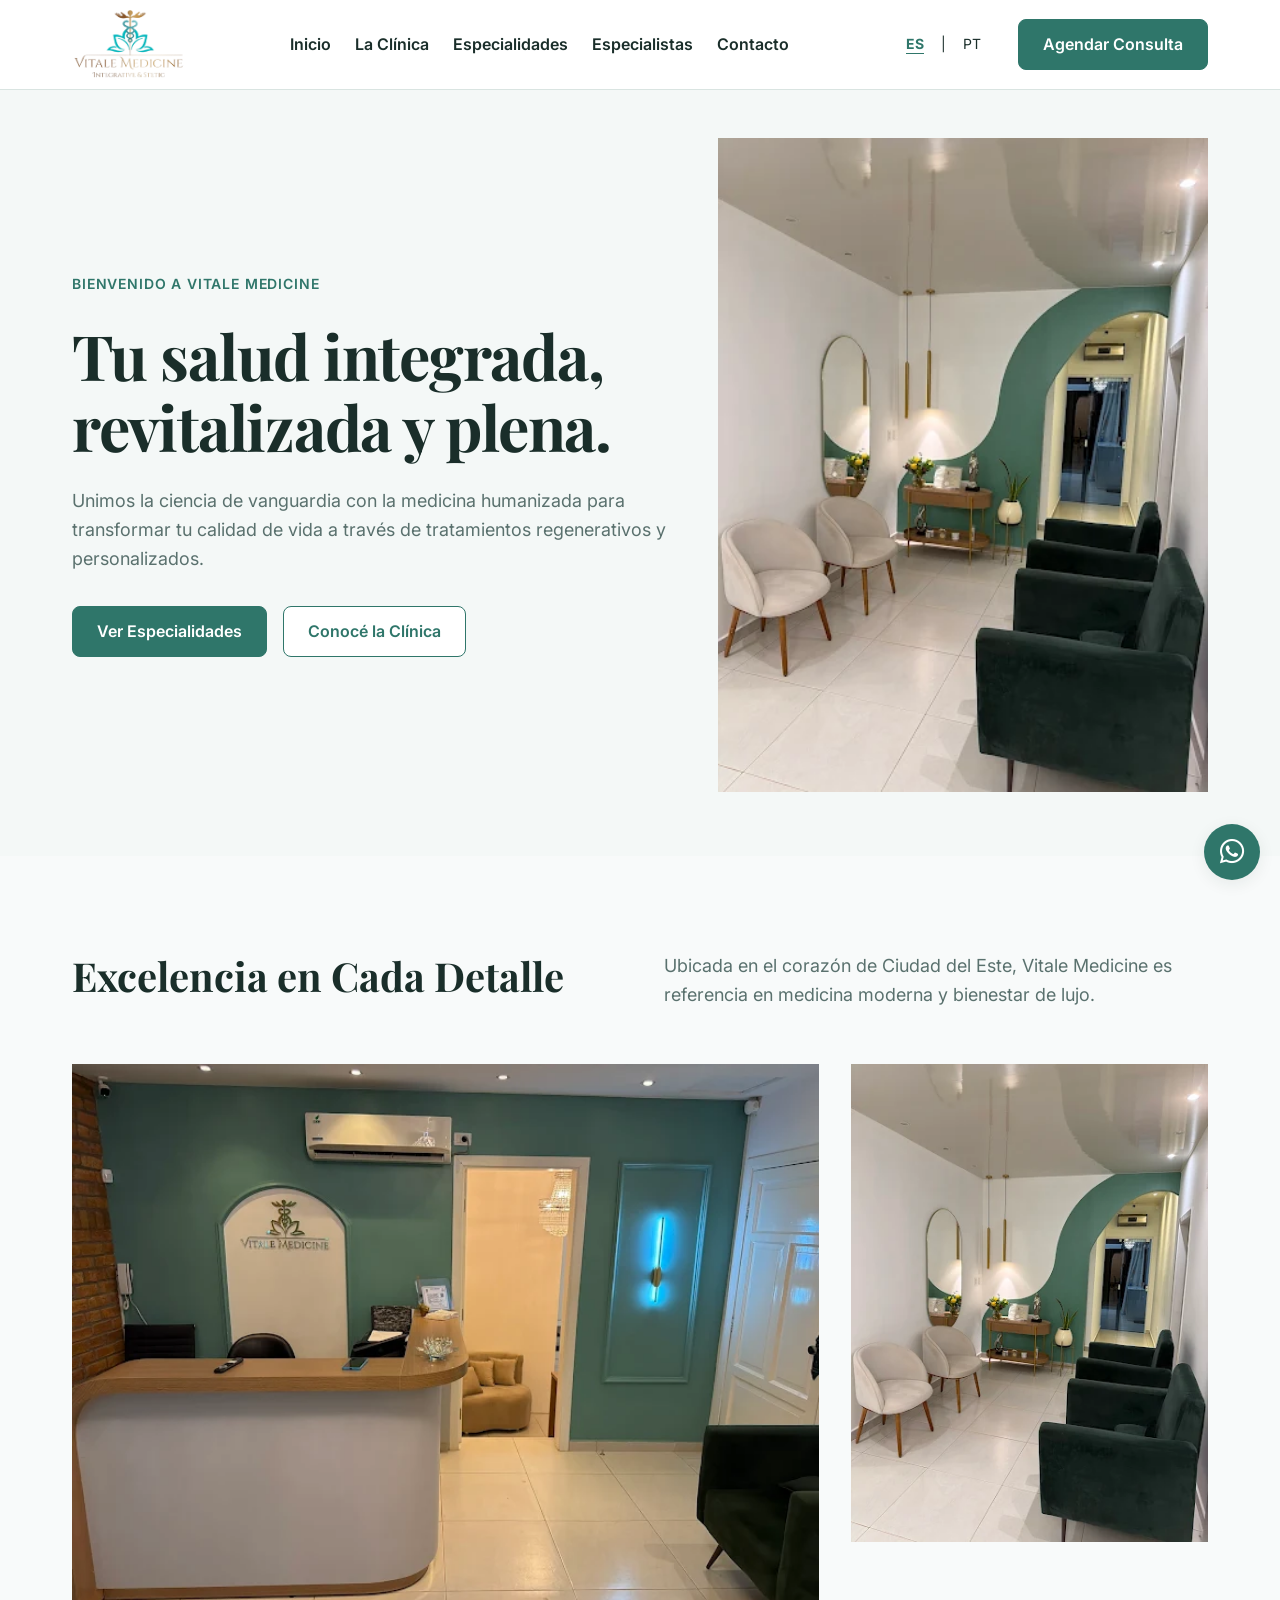
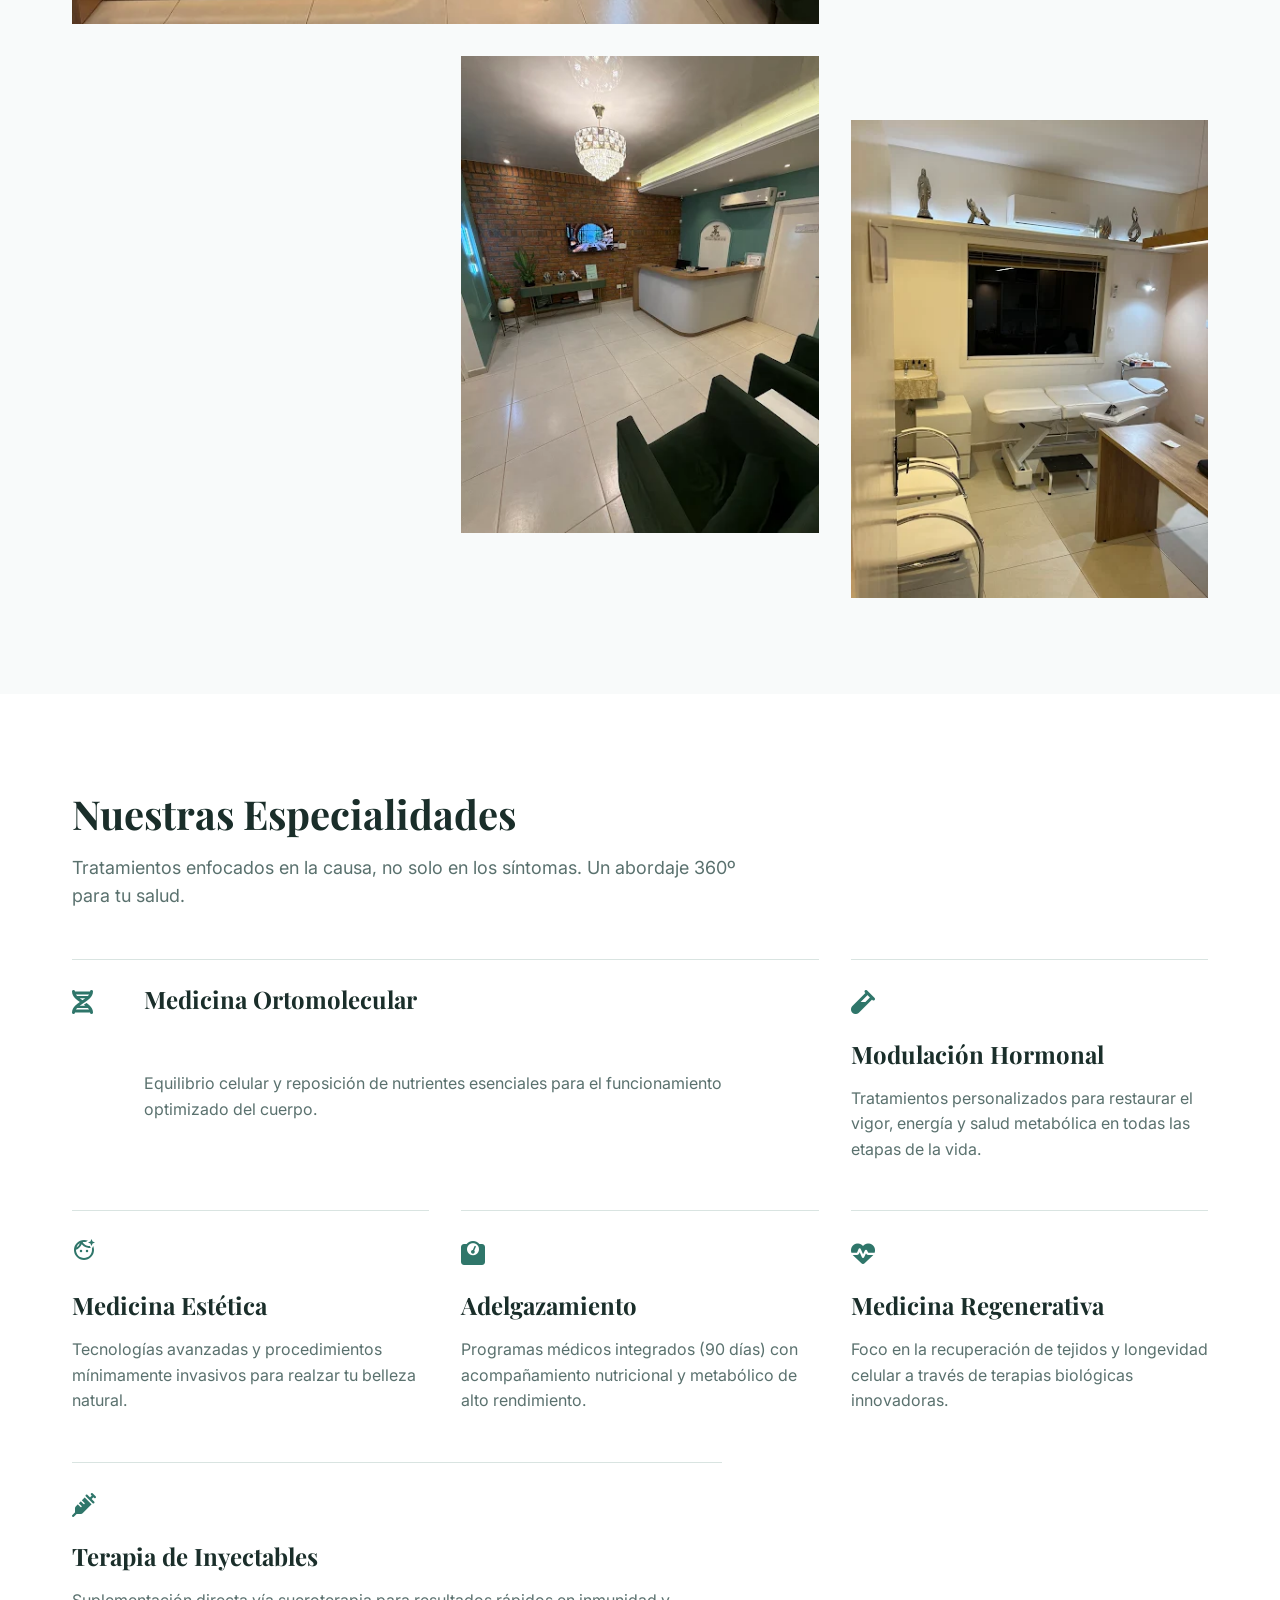
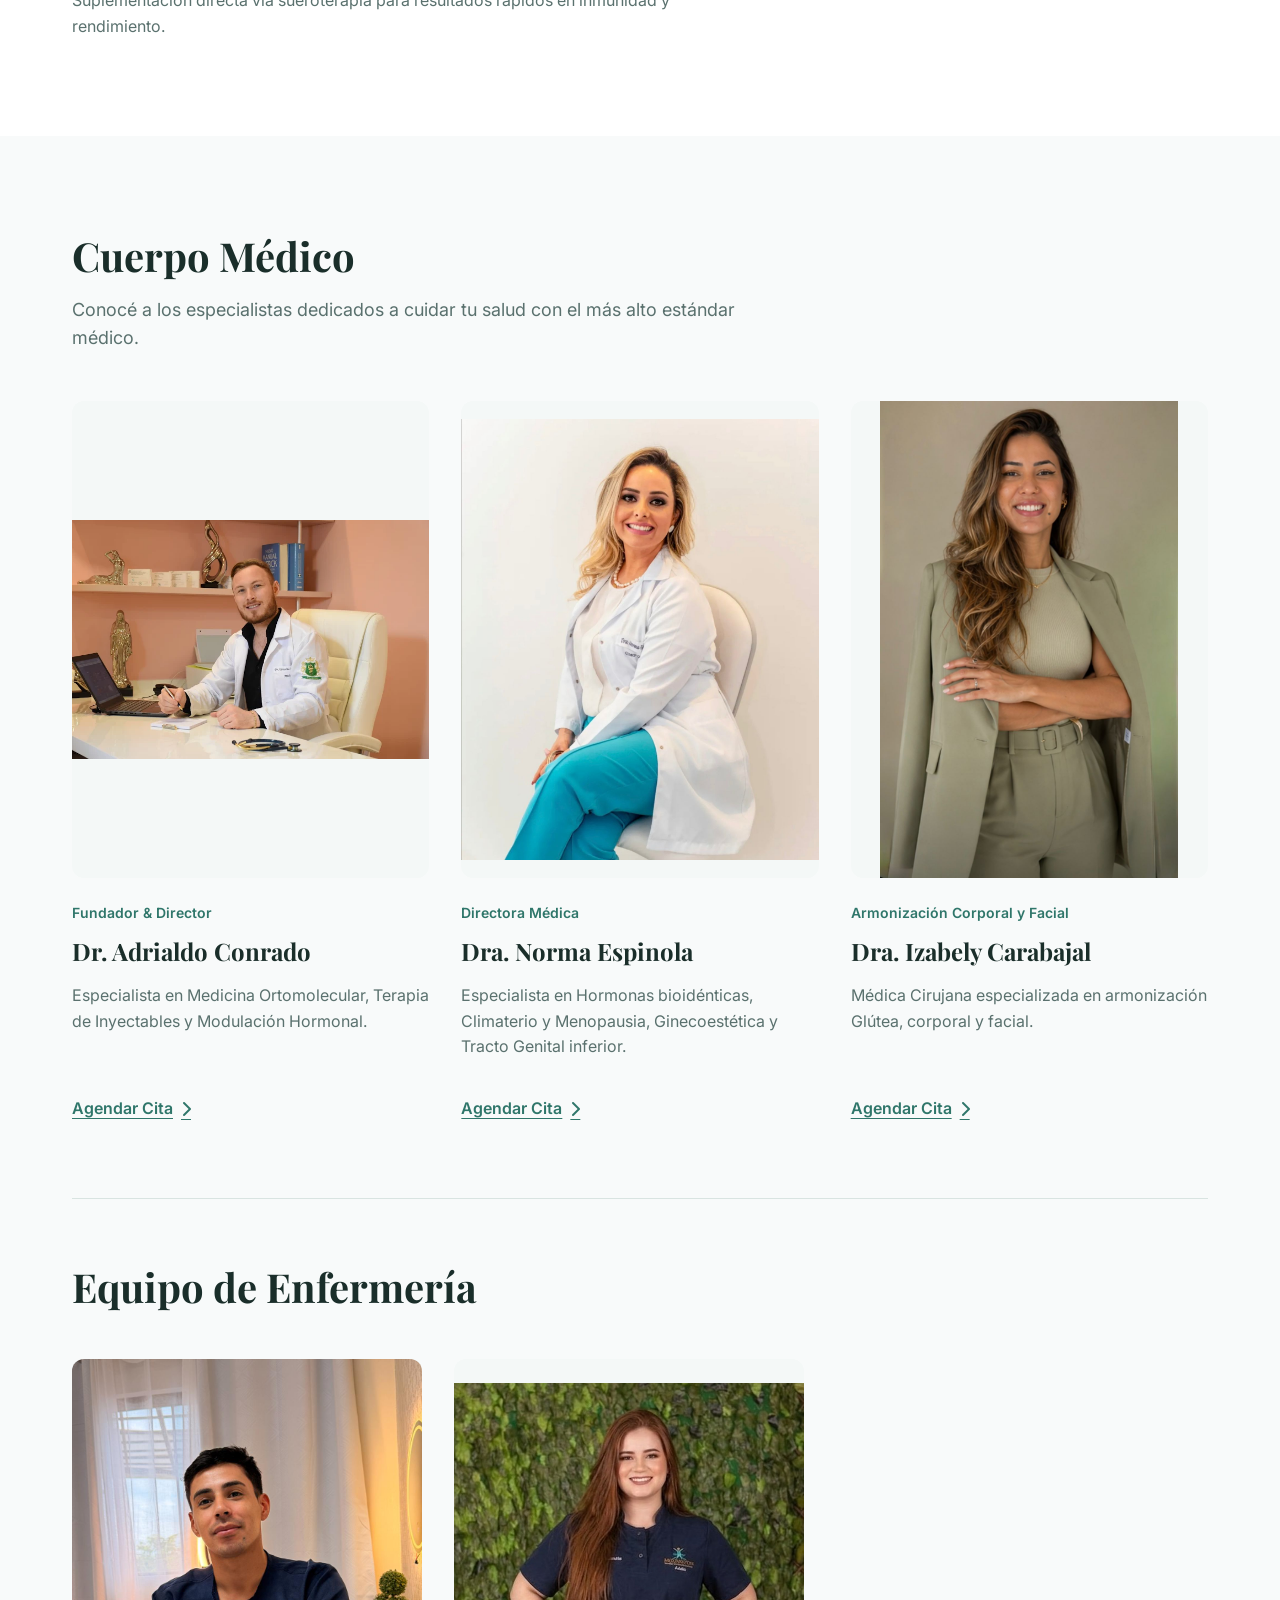
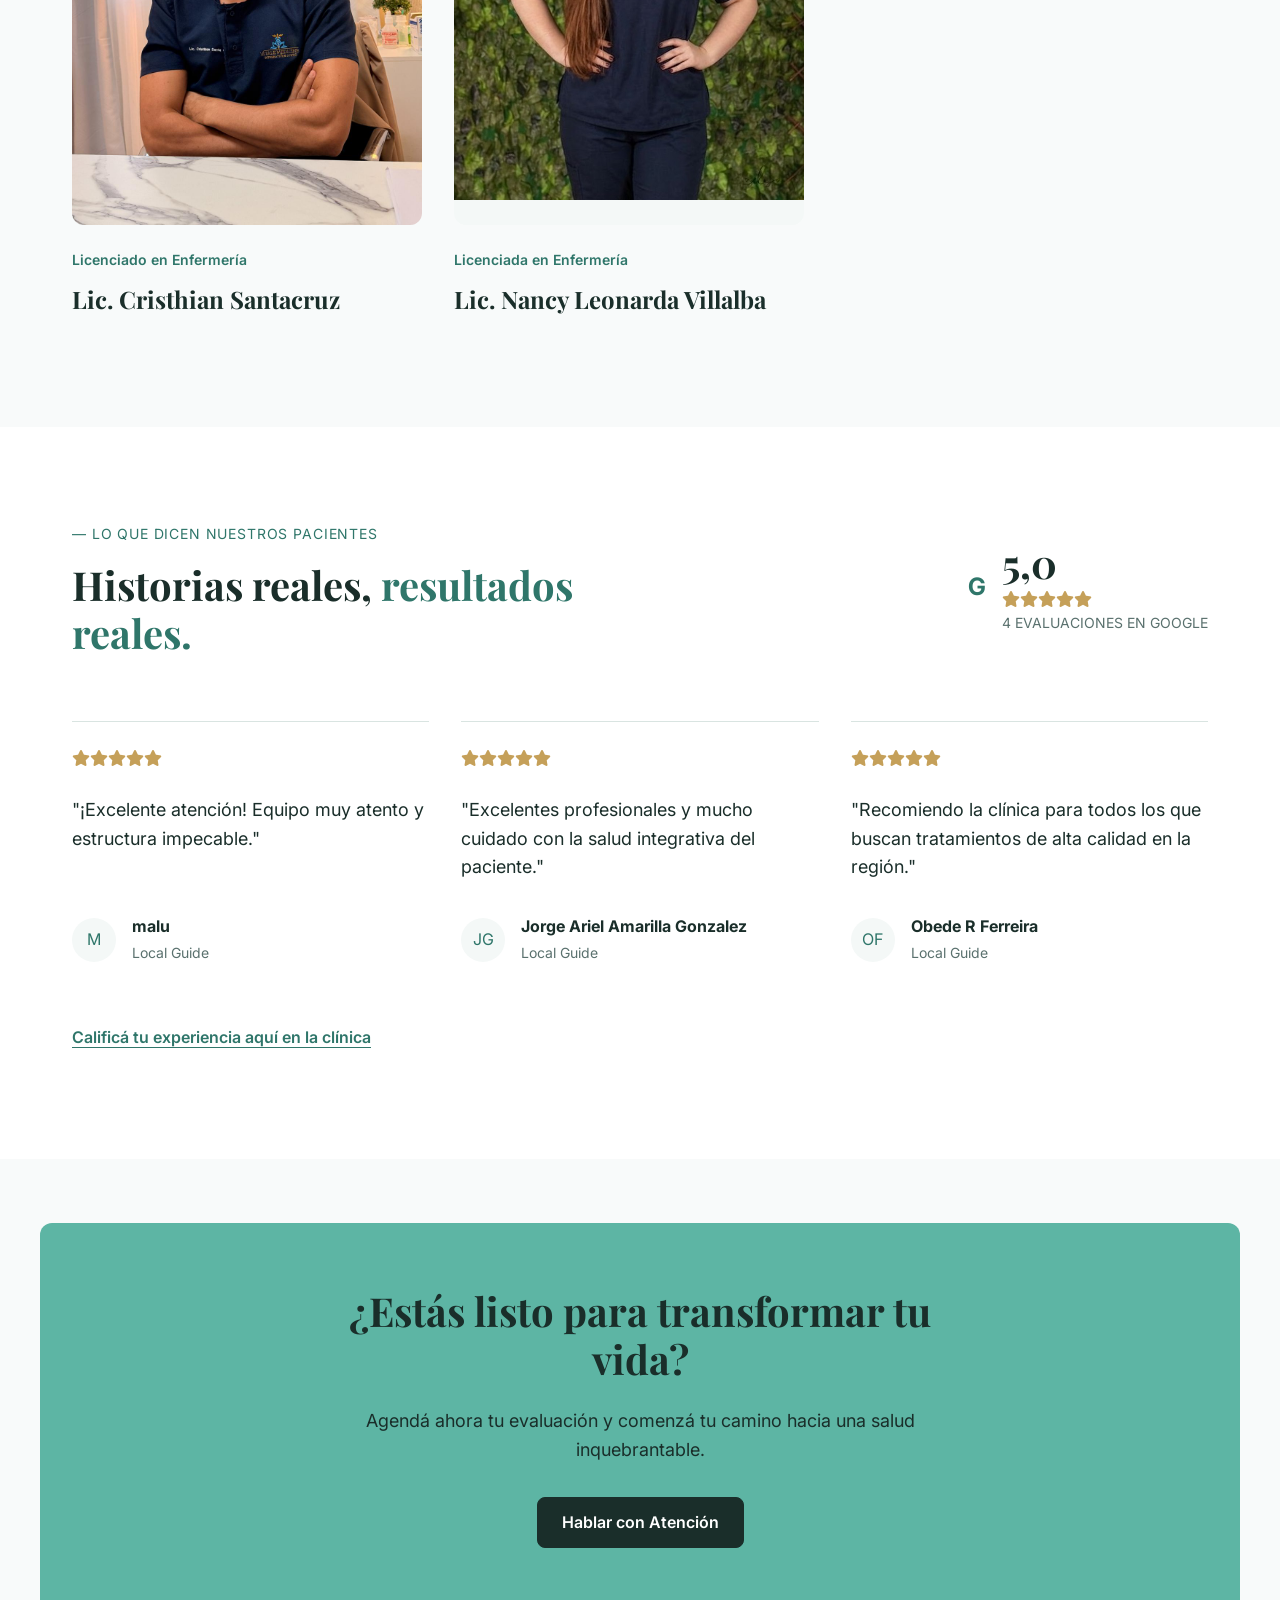
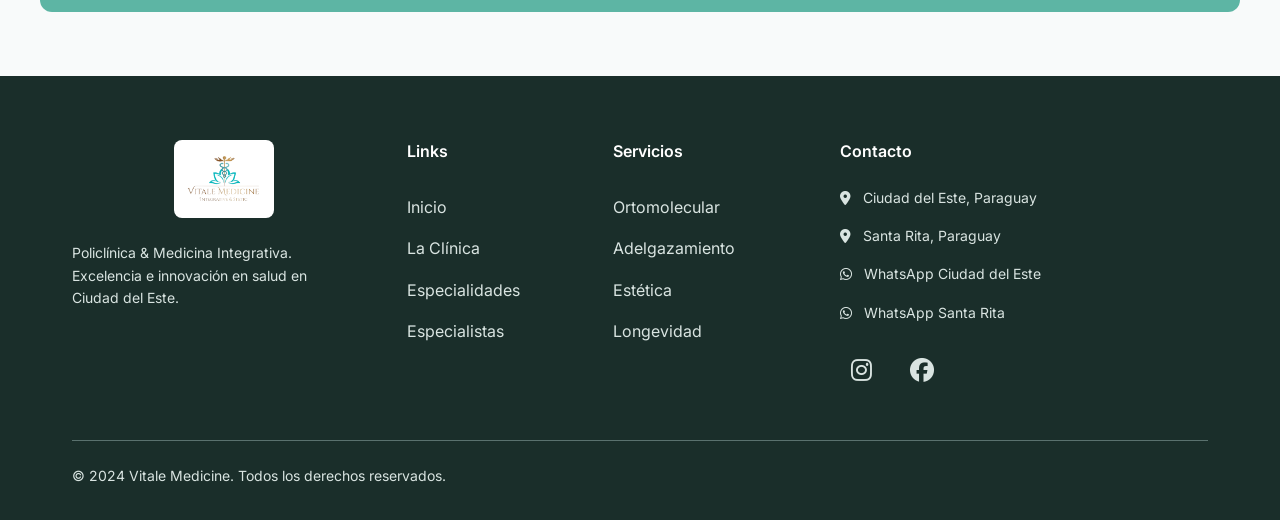
==== commit a0de1477: "Refine Vitale home with premium editorial design" ====
--- a/index.html
+++ b/index.html
@@ -65,7 +65,7 @@
     <!-- Hero Section -->
     <section id="home" class="hero">
         <div class="container">
-            <div class="hero-content reveal">
+            <div class="hero-content">
                 <span class="hero-tagline">Bienvenido a Vitale Medicine</span>
                 <h1>Tu salud integrada, <br>revitalizada y plena.</h1>
                 <p>Unimos la ciencia de vanguardia con la medicina humanizada para transformar tu calidad de vida a través de tratamientos regenerativos y personalizados.</p>
@@ -75,6 +75,7 @@
                 </div>
             </div>
         </div>
+        <div class="hero-photo" role="presentation"></div>
     </section>
 
     <!-- Stats/Highlights -->
@@ -103,7 +104,7 @@
     </section>
 
     <!-- Services Section -->
-    <section id="servicos" style="background-color: #fff;">
+    <section id="servicos">
         <div class="container">
             <div class="section-header reveal">
                 <h2>Nuestras Especialidades</h2>
@@ -185,7 +186,7 @@
                 <div class="team-card reveal">
                     <div class="team-img">
                         <a href="https://wa.me/595985858524?text=Hola,%20me%20gustaría%20agendar%20una%20consulta%20con%20la%20Dra.%20Izabely%20Carabajal." target="_blank">
-                            <img src="vitale/Izabely Carabajal.jpeg" alt="Dra. Izabely Carabajal" width="1000" height="1600" loading="lazy" decoding="async" style="object-position: top;">
+                            <img src="vitale/Izabely Carabajal.jpeg" alt="Dra. Izabely Carabajal" width="1000" height="1600" loading="lazy" decoding="async">
                         </a>
                     </div>
                     <div class="team-info">
@@ -200,13 +201,13 @@
 
             <!-- Equipo de Enfermería -->
             <div class="nursing-section reveal">
-                <div class="section-header" style="margin-bottom: 40px;">
+                <div class="section-header">
                     <h2>Equipo de Enfermería</h2>
                 </div>
-                <div class="team-grid" style="grid-template-columns: repeat(auto-fit, minmax(300px, 350px)); justify-content: center;">
+                <div class="team-grid">
                     <div class="team-card">
-                        <div class="team-img" style="height: 350px;">
-                            <img src="vitale/Santacruz.jpeg" alt="Lic. Cristhian Santacruz" width="960" height="1280" loading="lazy" decoding="async" style="object-position: top;">
+                        <div class="team-img">
+                            <img src="vitale/Santacruz.jpeg" alt="Lic. Cristhian Santacruz" width="960" height="1280" loading="lazy" decoding="async">
                         </div>
                         <div class="team-info">
                             <span>Licenciado en Enfermería</span>
@@ -215,8 +216,8 @@
                     </div>
 
                     <div class="team-card">
-                        <div class="team-img" style="height: 350px;">
-                            <img src="vitale/Nancy.jpeg" alt="Lic. Nancy Leonarda Villalba" width="680" height="810" loading="lazy" decoding="async" style="object-position: top;">
+                        <div class="team-img">
+                            <img src="vitale/Nancy.jpeg" alt="Lic. Nancy Leonarda Villalba" width="680" height="810" loading="lazy" decoding="async">
                         </div>
                         <div class="team-info">
                             <span>Licenciada en Enfermería</span>
@@ -229,7 +230,7 @@
     </section>
 
     <!-- Reviews Section -->
-    <section id="reviews" class="reviews" style="background-color: var(--bg-light);">
+    <section id="reviews" class="reviews">
         <div class="container">
             <div class="reviews-header-container reveal">
                 <div class="reviews-title-area">
@@ -294,18 +295,18 @@
                 </div>
             </div>
             
-            <div style="text-align: center; margin-top: 3rem;" class="reveal">
-                <a href="https://www.google.com/search?sca_esv=33295543d8b8cd1e&sxsrf=ANbL-n5KFuhDO7dCr-gyR2C6js0a-xaOXQ:1776961160508&kgmid=/g/11tnt2vb81&q=VITALE+MEDICINE+INTEGRATIVE+POLICL%C3%8DNICA&shem=dlvs1,epsd1&shndl=30&source=sh/x/loc/uni/m1/1&kgs=5053ca33d8c32abd&utm_source=dlvs1,epsd1,sh/x/loc/uni/m1/1#lrd=0x94f6853256cb9a8f:0xfe8d04796a97cdee,3,,,," target="_blank" style="color: var(--primary); text-decoration: underline; font-weight: 600; font-size: 1.1rem;">Calificá tu experiencia aquí en la clínica</a>
+            <div class="reveal">
+                <a href="https://www.google.com/search?sca_esv=33295543d8b8cd1e&sxsrf=ANbL-n5KFuhDO7dCr-gyR2C6js0a-xaOXQ:1776961160508&kgmid=/g/11tnt2vb81&q=VITALE+MEDICINE+INTEGRATIVE+POLICL%C3%8DNICA&shem=dlvs1,epsd1&shndl=30&source=sh/x/loc/uni/m1/1&kgs=5053ca33d8c32abd&utm_source=dlvs1,epsd1,sh/x/loc/uni/m1/1#lrd=0x94f6853256cb9a8f:0xfe8d04796a97cdee,3,,,," target="_blank">Calificá tu experiencia aquí en la clínica</a>
             </div>
         </div>
     </section>
 
     <!-- CTA Section -->
-    <section id="contato" class="reveal" style="padding: 0;">
-        <div class="container" style="background: var(--primary); border-radius: 30px; padding: 80px 40px; color: white; text-align: center; transform: translateY(50px);">
-            <h2 class="serif" style="font-size: 3rem; margin-bottom: 1.5rem;">¿Estás listo para transformar tu vida?</h2>
-            <p style="font-size: 1.2rem; opacity: 0.9; max-width: 600px; margin: 0 auto 2.5rem;">Agendá ahora tu evaluación y comenzá tu camino hacia una salud inquebrantable.</p>
-            <a href="https://wa.me/595985858524?text=Hola,%20me%20gustaría%20recibir%20más%20información%20sobre%20los%20tratamientos%20de%20Vitale%20Medicine." class="btn-primary" style="background: var(--bg-white); color: var(--primary); font-size: 1.2rem; display: inline-block; padding: 1.2rem 2.5rem;" target="_blank">Hablar con Atención</a>
+    <section id="contato" class="reveal">
+        <div class="container">
+            <h2 class="serif">¿Estás listo para transformar tu vida?</h2>
+            <p>Agendá ahora tu evaluación y comenzá tu camino hacia una salud inquebrantable.</p>
+            <a href="https://wa.me/595985858524?text=Hola,%20me%20gustaría%20recibir%20más%20información%20sobre%20los%20tratamientos%20de%20Vitale%20Medicine." class="btn-primary" target="_blank">Hablar con Atención</a>
         </div>
     </section>
     </main>
@@ -338,13 +339,13 @@
                 </div>
                 <div class="footer-links">
                     <h4>Contacto</h4>
-                    <p style="margin-bottom: 1rem;"><a href="https://maps.app.goo.gl/9fSh8jvUTGKoyaDp8" target="_blank" style="color: rgba(255,255,255,0.6);"><i class="fas fa-location-dot" style="margin-right: 10px;" aria-hidden="true"></i> Ciudad del Este, Paraguay</a></p>
-                    <p style="margin-bottom: 1rem;"><a href="https://maps.app.goo.gl/PgELHuCTtpFtmQd78" target="_blank" style="color: rgba(255,255,255,0.6);"><i class="fas fa-location-dot" style="margin-right: 10px;" aria-hidden="true"></i> Santa Rita, Paraguay</a></p>
-                    <p style="margin-bottom: 1rem;"><a href="https://wa.me/595985858524?text=Hola,%20me%20gustaría%20agendar%20una%20consulta." target="_blank" style="color: rgba(255,255,255,0.6);"><i class="fab fa-whatsapp" style="margin-right: 10px;" aria-hidden="true"></i> WhatsApp Ciudad del Este</a></p>
-                    <p style="margin-bottom: 1rem;"><a href="https://wa.me/595985700272?text=Hola,%20me%20gustaría%20agendar%20una%20consulta." target="_blank" style="color: rgba(255,255,255,0.6);"><i class="fab fa-whatsapp" style="margin-right: 10px;" aria-hidden="true"></i> WhatsApp Santa Rita</a></p>
-                    <div style="display: flex; gap: 1rem; margin-top: 1.5rem;">
-                        <a href="https://www.instagram.com/vitale.medicine/" target="_blank" style="font-size: 1.5rem; color: rgba(255,255,255,0.6);" aria-label="Instagram de Vitale Medicine"><i class="fab fa-instagram" aria-hidden="true"></i></a>
-                        <a href="https://www.facebook.com/vitale.cde/" target="_blank" style="font-size: 1.5rem; color: rgba(255,255,255,0.6);" aria-label="Facebook de Vitale Medicine"><i class="fab fa-facebook" aria-hidden="true"></i></a>
+                    <p><a href="https://maps.app.goo.gl/9fSh8jvUTGKoyaDp8" target="_blank"><i class="fas fa-location-dot" aria-hidden="true"></i> Ciudad del Este, Paraguay</a></p>
+                    <p><a href="https://maps.app.goo.gl/PgELHuCTtpFtmQd78" target="_blank"><i class="fas fa-location-dot" aria-hidden="true"></i> Santa Rita, Paraguay</a></p>
+                    <p><a href="https://wa.me/595985858524?text=Hola,%20me%20gustaría%20agendar%20una%20consulta." target="_blank"><i class="fab fa-whatsapp" aria-hidden="true"></i> WhatsApp Ciudad del Este</a></p>
+                    <p><a href="https://wa.me/595985700272?text=Hola,%20me%20gustaría%20agendar%20una%20consulta." target="_blank"><i class="fab fa-whatsapp" aria-hidden="true"></i> WhatsApp Santa Rita</a></p>
+                    <div>
+                        <a href="https://www.instagram.com/vitale.medicine/" target="_blank" aria-label="Instagram de Vitale Medicine"><i class="fab fa-instagram" aria-hidden="true"></i></a>
+                        <a href="https://www.facebook.com/vitale.cde/" target="_blank" aria-label="Facebook de Vitale Medicine"><i class="fab fa-facebook" aria-hidden="true"></i></a>
                     </div>
                 </div>
             </div>
--- a/styles.css
+++ b/styles.css
@@ -1,810 +1,192 @@
+/* Vitale Medicine — implementation of the root DESIGN.md. */
 :root {
     --primary: #5DB5A4;
-    --primary-light: #7ec7ba;
-    --primary-dark: #4a9183;
-    --accent: #C5A059;
-    --accent-light: #d4b882;
+    --primary-light: #7EC7BA;
+    --action: #2F766A;
+    --action-hover: #265F55;
     --text-dark: #1A2E2A;
     --text-light: #5A716E;
+    --accent: #C5A059;
     --bg-light: #F8FAFA;
     --bg-white: #FFFFFF;
-    --glass: rgba(255, 255, 255, 0.8);
-    --shadow: 0 10px 30px rgba(0, 0, 0, 0.05);
-    --shadow-hover: 0 20px 40px rgba(0, 0, 0, 0.1);
-    --transition: all 0.4s cubic-bezier(0.165, 0.84, 0.44, 1);
+    --soft: #F4F8F7;
+    --border: #D9E4E1;
+    --radius-control: 8px;
+    --radius-card: 12px;
+    --shadow-floating: 0 4px 16px rgb(26 46 42 / 0.08);
 }
-
-* {
-    margin: 0;
-    padding: 0;
-    box-sizing: border-box;
+* { box-sizing: border-box; margin: 0; padding: 0; }
+body { font-family: 'Inter', Arial, sans-serif; color: var(--text-dark); background: var(--bg-light); line-height: 1.6; }
+h1,h2,h3,.serif { font-family: 'Playfair Display', Georgia, serif; font-weight: 700; }
+a { color: inherit; text-decoration: none; text-underline-offset: .25em; transition: color 160ms, background-color 160ms; }
+ul { list-style: none; }
+img { display: block; max-width: 100%; height: auto; }
+button { font: inherit; }
+::selection { color: var(--text-dark); background: var(--primary-light); }
+:focus-visible { outline: 3px solid var(--action); outline-offset: 4px; }
+section { padding-block: 96px; scroll-margin-top: 106px; }
+.container { width: 100%; max-width: 1200px; margin-inline: auto; padding-inline: 32px; }
+.container > *, .hero-content, .team-card, .review-card, .footer-content > * { min-width: 0; }
+.skip-link { position: fixed; left: 12px; top: 12px; z-index: 100; padding: 12px 16px; background: var(--text-dark); color: white; transform: translateY(-160%); }
+.skip-link:focus { transform: none; }
+.section-header { max-width: 700px; margin-bottom: 48px; }
+.section-header h2, .reviews-title-area h2, #contato h2 { font-size: clamp(2rem, 1.5rem + 2vw, 2.5rem); line-height: 1.2; margin-bottom: 16px; }
+.section-header p { max-width: 65ch; color: var(--text-light); font-size: 1.125rem; }
+nav { position: fixed; inset: 0 0 auto; z-index: 30; height: 90px; background: var(--bg-white); border-bottom: 1px solid var(--border); }
+nav.scrolled { height: 70px; }
+nav .container { height: 100%; display: flex; align-items: center; justify-content: space-between; gap: 24px; position: relative; }
+.logo { flex: 0 0 auto; }
+.logo img { width: auto; height: 82px; object-fit: contain; }
+nav.scrolled .logo img { height: 62px; }
+.nav-links { display: flex; align-items: center; gap: 24px; }
+.nav-links a { white-space: nowrap; font-size: 1rem; font-weight: 600; }
+.nav-links a:hover { color: var(--action); text-decoration: underline; }
+.nav-actions { display: flex; align-items: center; gap: 24px; flex-shrink: 0; }
+.lang-switch { display: flex; gap: 4px; align-items: center; font-size: .875rem; }
+.lang-switch a { display: inline-flex; align-items: center; justify-content: center; min-width: 44px; min-height: 44px; }
+.lang-switch a.active { color: var(--action); font-weight: 700; text-decoration: underline; }
+.nav-cta,.btn-primary,.btn-secondary { display: inline-flex; align-items: center; justify-content: center; gap: 8px; min-height: 48px; padding: 12px 24px; border: 1px solid var(--action); border-radius: var(--radius-control); font-size: 1rem; font-weight: 600; text-align: center; }
+.nav-cta,.btn-primary { color: white; background: var(--action); }
+.nav-cta { white-space: nowrap; }
+.btn-secondary { color: var(--action); background: white; }
+@media (hover:hover) {
+    .nav-cta:hover,.btn-primary:hover { background: var(--action-hover); }
+    .btn-secondary:hover { background: var(--soft); color: var(--action-hover); }
 }
-
-body {
-    font-family: 'Inter', sans-serif;
-    background-color: var(--bg-light);
-    color: var(--text-dark);
-    line-height: 1.6;
-    overflow-x: hidden;
+.nav-cta:active,.btn-primary:active { background: var(--text-dark); }
+.mobile-menu-toggle,.mobile-menu { display: none; }
+.hero { position: relative; min-height: min(850px, 100dvh); display: grid; grid-template-columns: minmax(0,1fr) minmax(0,.82fr); align-items: center; padding: 138px max(32px, calc((100% - 1136px)/2)) 64px; gap: 48px; background: var(--soft); }
+.hero > .container { padding: 0; }
+.hero-content { max-width: 700px; }
+.hero-tagline { display: block; color: var(--action); font-size: .875rem; font-weight: 600; letter-spacing: .06em; text-transform: uppercase; margin-bottom: 24px; }
+.hero h1 { font-size: clamp(2.25rem, 1.5rem + 3vw, 4rem); line-height: 1.15; letter-spacing: -.02em; overflow-wrap: break-word; margin-bottom: 24px; }
+.hero p { max-width: 55ch; color: var(--text-light); font-size: 1.125rem; margin-bottom: 32px; }
+.hero-btns { display: flex; gap: 16px; flex-wrap: wrap; }
+.hero-photo { width: 100%; aspect-ratio: 382 / 510; background: url('vitale/sala de espera.webp') center / contain no-repeat; align-self: center; }
+.gallery-grid { display: grid; grid-template-columns: repeat(3,minmax(0,1fr)); gap: 32px; align-items: start; }
+.gallery-item { min-width: 0; }
+.gallery-item img { width: 100%; height: auto; }
+.gallery-item:first-child { grid-column: span 2; }
+.gallery-item:nth-child(3) { grid-column: 2; }
+.gallery-item:nth-child(4) { grid-column: 3; margin-top: 64px; }
+#sobre .section-header { display: grid; grid-template-columns: 1fr 1fr; gap: 48px; max-width: none; align-items: start; }
+#servicos { background: white; }
+.services-grid { display: grid; grid-template-columns: repeat(3,minmax(0,1fr)); column-gap: 32px; row-gap: 48px; }
+.service-card { border-top: 1px solid var(--border); padding-top: 24px; min-width: 0; }
+.service-card:first-child { grid-column: span 2; display: grid; grid-template-columns: 48px 1fr; column-gap: 24px; padding-right: 64px; }
+.service-card:first-child .service-icon { grid-row: span 2; }
+.service-card:last-child { grid-column: span 2; max-width: 65ch; }
+.service-icon { color: var(--action); font-size: 24px; margin-bottom: 16px; }
+.service-card h3 { font-size: 1.5rem; line-height: 1.3; margin-bottom: 16px; }
+.service-card p { color: var(--text-light); max-width: 65ch; }
+.team-grid { display: grid; grid-template-columns: repeat(3,minmax(0,1fr)); gap: 32px; }
+.team-card { display: flex; flex-direction: column; }
+.team-img { position: relative; flex: none; width: 100%; aspect-ratio: 3 / 4; background: var(--soft); border-radius: var(--radius-card); }
+.team-img a { display: block; position: absolute; inset: 0; }
+.team-img img { position: absolute; inset: 0; width: 100%; height: 100%; object-fit: contain; border-radius: var(--radius-card); }
+.team-info { flex: 1; display: flex; flex-direction: column; align-items: flex-start; padding: 24px 0 0; }
+.team-info span { font-size: .875rem; font-weight: 600; color: var(--action); margin-bottom: 12px; }
+.team-info h3 { font-size: 1.5rem; line-height: 1.3; margin-bottom: 16px; }
+.team-info p { color: var(--text-light); margin-bottom: 24px; }
+.team-cta { margin-top: auto; padding-block: 12px; min-height: 48px; color: var(--action); font-weight: 600; display: inline-flex; align-items: center; gap: 8px; text-decoration: underline; }
+.nursing-section { border-top: 1px solid var(--border); margin-top: 64px; padding-top: 64px; }
+.nursing-section .team-grid { grid-template-columns: repeat(2,minmax(0,350px)); }
+.reviews { background: white; }
+.reviews-header-container { display: flex; align-items: flex-start; justify-content: space-between; gap: 32px; margin-bottom: 48px; }
+.reviews-title-area { max-width: 600px; }
+.reviews-tagline { display: block; color: var(--action); font-size: .875rem; letter-spacing: .06em; margin-bottom: 16px; }
+.reviews-title-area h2 span { color: var(--action); }
+.gmn-score-card { display: flex; align-items: center; gap: 16px; padding-block: 16px; flex-shrink: 0; }
+.gmn-logo { color: var(--action); font-size: 1.5rem; font-weight: 700; }
+.gmn-score-number { font: 700 2.5rem/1.2 'Playfair Display', Georgia,serif; }
+.gmn-stars,.review-stars { color: var(--accent); }
+.gmn-text { font-size: .875rem; color: var(--text-light); }
+.reviews-grid { display: grid; grid-template-columns: repeat(3,minmax(0,1fr)); gap: 32px; }
+.review-card { border-top: 1px solid var(--border); padding-top: 24px; display: flex; flex-direction: column; }
+.review-stars { margin-bottom: 24px; }
+.review-text { font: 400 1.125rem/1.6 'Inter',Arial,sans-serif; margin-bottom: 32px; }
+.review-author { display: flex; gap: 16px; align-items: center; margin-top: auto; }
+.author-avatar { width: 44px; height: 44px; flex: 0 0 44px; display: grid; place-items: center; border-radius: 50%; background: var(--soft); color: var(--action); }
+.author-info h4 { font-size: 1rem; }
+.author-info span { font-size: .875rem; color: var(--text-light); }
+#reviews > .container > .reveal:last-child { margin-top: 48px; }
+#reviews > .container > .reveal:last-child > a { display: inline-block; padding-block: 12px; color: var(--action); text-decoration: underline; font-weight: 600; }
+#contato { padding: 64px 32px; background: var(--bg-light); }
+#contato > .container { border-radius: var(--radius-card); padding: 64px 40px; background: var(--primary); color: var(--text-dark); text-align: center; }
+#contato h2 { max-width: 24ch; margin: 0 auto 24px; }
+#contato p { max-width: 600px; margin: 0 auto 32px; font-size: 1.125rem; }
+#contato .btn-primary { background: var(--text-dark); border-color: var(--text-dark); }
+#contato .btn-primary:hover { background: var(--action); }
+#contato :focus-visible { outline-color: white; }
+footer { padding: 64px 0 32px; background: var(--text-dark); color: white; }
+.footer-content { display: grid; grid-template-columns: 1.4fr .8fr .9fr 1.7fr; gap: 32px; margin-bottom: 48px; }
+.footer-brand img { width: 100px; height: auto; object-fit: contain; background: white; padding: 12px; border-radius: 8px; margin: 0 auto 24px; }
+.footer-brand p,.footer-links a,.footer-bottom { color: var(--border); }
+.footer-brand p { font-size: .875rem; max-width: 28ch; }
+.footer-links h4 { font: 600 1rem/1.4 'Inter',Arial,sans-serif; margin-bottom: 24px; }
+.footer-links li a { display: inline-block; padding-block: 8px; }
+.footer-links p { margin-bottom: 16px; font-size: .875rem; }
+.footer-links p i { margin-right: 8px; }
+.footer-links > div { display: flex; gap: 16px; margin-top: 24px; }
+.footer-links > div a { display: inline-flex; align-items: center; justify-content: center; width: 44px; height: 44px; font-size: 1.5rem; }
+footer a:hover,footer a:focus-visible { color: white; text-decoration: underline; }
+footer :focus-visible { outline-color: white; }
+.footer-bottom { font-size: .875rem; padding-top: 24px; border-top: 1px solid var(--text-light); }
+.whatsapp-float { position: fixed; right: 20px; bottom: max(20px,env(safe-area-inset-bottom)); z-index: 20; width: 56px; height: 56px; display: grid; place-items: center; border-radius: 50%; background: var(--action); color: white; font-size: 28px; box-shadow: var(--shadow-floating); }
+.whatsapp-float:hover { background: var(--action-hover); }
+.whatsapp-float.contact-visible { visibility: hidden; }
+.reveal,.reveal-enabled .reveal,.reveal-enabled .reveal.active { opacity: 1; transform: none; }
+@media (max-width:1100px) {
+    section { padding-block: 72px; }
+    .nav-links,.nav-actions .nav-cta { display: none; }
+    .nav-actions { margin-left: auto; }
+    .mobile-menu-toggle { flex: 0 0 44px; width: 44px; height: 44px; display: grid; place-items: center; border: 0; border-radius: 8px; background: var(--action); color: white; cursor: pointer; }
+    .mobile-menu:not([hidden]) { display: block; position: absolute; top: calc(100% + 8px); left: 20px; right: 20px; padding: 16px; background: white; border-radius: 8px; box-shadow: var(--shadow-floating); max-height: calc(100dvh - 114px); overflow-y: auto; }
+    .mobile-menu li a { display: block; padding: 12px; min-height: 48px; }
+    .mobile-menu li + li { border-top: 1px solid var(--border); }
+    .mobile-nav-cta { display: flex; margin-top: 12px; }
+    .hero { gap: 32px; }
+    .hero h1 { font-size: clamp(2.25rem, 1rem + 3vw, 3.5rem); }
+    .reviews-header-container { flex-wrap: wrap; }
 }
-
-h1, h2, h3, .serif {
-    font-family: 'Playfair Display', serif;
-    font-weight: 700;
+@media (max-width:992px) {
+    .hero { grid-template-columns: 1.1fr 1fr; min-height: auto; }
+    .footer-content { grid-template-columns: repeat(2,minmax(0,1fr)); }
+    .services-grid { grid-template-columns: repeat(2,minmax(0,1fr)); }
+    .service-card:first-child,.service-card:last-child { grid-column: auto; display: block; padding-right: 0; }
 }
-
-a {
-    text-decoration: none;
-    color: inherit;
-    transition: var(--transition);
+@media (max-width:768px) {
+    .hero { grid-template-columns: minmax(0,1fr); padding-top: 122px; }
+    .hero-photo { max-height: 510px; background-color: var(--soft); }
+    .hero h1 { font-size: clamp(2.25rem, 1.5rem + 3vw, 4rem); }
+    #sobre .section-header { display: block; }
+    .gallery-grid { grid-template-columns: repeat(2,minmax(0,1fr)); gap: 24px; }
+    .gallery-item:first-child { grid-column: span 2; }
+    .gallery-item:nth-child(3),.gallery-item:nth-child(4) { grid-column: auto; margin-top: 0; }
+    .team-grid,.reviews-grid { grid-template-columns: repeat(2,minmax(0,1fr)); }
+    .footer-content { grid-template-columns: 1fr; }
+    .footer-brand p { max-width: 55ch; }
 }
-
-:focus-visible {
-    outline: 3px solid var(--accent);
-    outline-offset: 4px;
+@media (max-width:480px) {
+    section { padding-block: 64px; }
+    .container { padding-inline: 20px; }
+    nav .container { gap: 8px; }
+    .logo img { height: 70px; }
+    .nav-actions { gap: 0; }
+    .hero { padding: 122px 20px 64px; gap: 32px; }
+    .hero-btns { flex-direction: column; }
+    .hero-btns a { width: 100%; }
+    .hero-photo { max-height: none; }
+    .section-header { margin-bottom: 32px; }
+    .gallery-grid,.services-grid,.team-grid,.nursing-section .team-grid,.reviews-grid { grid-template-columns: minmax(0,1fr); }
+    .gallery-item:first-child { grid-column: auto; }
+    .team-img { max-height: none; }
+    .gmn-score-card { flex-shrink: 1; }
+    .gmn-text { overflow-wrap: anywhere; }
+    #contato { padding: 40px 20px; }
+    #contato > .container { padding: 40px 24px; }
 }
-
-.skip-link {
-    position: fixed;
-    top: 12px;
-    left: 12px;
-    z-index: 2000;
-    padding: 0.75rem 1rem;
-    border-radius: 8px;
-    background: var(--text-dark);
-    color: var(--bg-white);
-    transform: translateY(-150%);
+@media (prefers-reduced-motion:reduce) {
+    *,*::before,*::after { transition: none !important; animation: none !important; scroll-behavior: auto !important; }
 }
-
-.skip-link:focus {
-    transform: translateY(0);
-}
-
-ul {
-    list-style: none;
-}
-
-img {
-    max-width: 100%;
-    display: block;
-}
-
-.container {
-    max-width: 1200px;
-    margin: 0 auto;
-    padding: 0 2rem;
-}
-
-/* --- Layout Sections --- */
-section {
-    padding: 100px 0;
-}
-
-.section-header {
-    text-align: center;
-    margin-bottom: 60px;
-}
-
-.section-header h2 {
-    font-size: 2.5rem;
-    margin-bottom: 1rem;
-    color: var(--text-dark);
-}
-
-.section-header p {
-    color: var(--text-light);
-    font-size: 1.1rem;
-    max-width: 600px;
-    margin: 0 auto;
-}
-
-/* --- Navigation --- */
-nav {
-    height: 90px;
-    display: flex;
-    align-items: center;
-    position: fixed;
-    top: 0;
-    left: 0;
-    width: 100%;
-    z-index: 1000;
-    background: transparent;
-    transition: var(--transition);
-}
-
-nav.scrolled {
-    background: var(--glass);
-    backdrop-filter: blur(10px);
-    height: 70px;
-    box-shadow: var(--shadow);
-}
-
-nav .container {
-    display: flex;
-    justify-content: space-between;
-    align-items: center;
-    width: 100%;
-    position: relative;
-}
-
-.logo img {
-    height: 90px;
-    transition: var(--transition);
-    object-fit: contain;
-}
-
-nav.scrolled .logo img {
-    height: 70px;
-}
-
-.nav-links {
-    display: flex;
-    gap: 2.5rem;
-}
-
-.nav-links a {
-    font-weight: 500;
-    font-size: 0.95rem;
-    color: var(--text-dark);
-    letter-spacing: 0.5px;
-}
-
-.nav-links a:hover {
-    color: var(--primary);
-}
-
-.nav-actions {
-    display: flex;
-    align-items: center;
-    gap: 2rem;
-}
-
-.lang-switch {
-    font-size: 0.8rem;
-    font-weight: 700;
-    color: var(--text-light);
-    display: flex;
-    align-items: center;
-    gap: 5px;
-    border-left: 1px solid rgba(0,0,0,0.1);
-    padding-left: 1.5rem;
-}
-
-.lang-switch a {
-    color: var(--text-dark) !important;
-    opacity: 0.4;
-    transition: var(--transition);
-}
-
-.lang-switch a.active {
-    color: var(--primary) !important;
-    opacity: 1;
-}
-
-.lang-switch a:hover {
-    opacity: 1;
-    color: var(--primary) !important;
-}
-
-.nav-cta {
-    background: var(--primary);
-    color: white;
-    padding: 0.8rem 1.8rem;
-    border-radius: 50px;
-    font-weight: 600;
-    font-size: 0.9rem;
-    box-shadow: 0 4px 15px rgba(93, 181, 164, 0.3);
-}
-
-.nav-cta:hover {
-    background: var(--primary-dark);
-    transform: translateY(-2px);
-    box-shadow: 0 6px 20px rgba(93, 181, 164, 0.4);
-}
-
-.mobile-menu-toggle,
-.mobile-menu {
-    display: none;
-}
-
-/* --- Hero --- */
-.hero {
-    min-height: 100vh;
-    min-height: 100dvh;
-    display: flex;
-    align-items: center;
-    background: linear-gradient(rgba(255, 255, 255, 0.85), rgba(255, 255, 255, 0.85)), 
-                url('vitale/sala de espera.webp') center/cover no-repeat;
-    padding-top: 90px;
-}
-
-.hero-content {
-    max-width: 700px;
-}
-
-.hero-tagline {
-    color: var(--primary);
-    font-weight: 700;
-    text-transform: uppercase;
-    letter-spacing: 3px;
-    font-size: 0.9rem;
-    margin-bottom: 1rem;
-    display: block;
-}
-
-.hero h1 {
-    font-size: 4rem;
-    line-height: 1.1;
-    margin-bottom: 1.5rem;
-    color: var(--text-dark);
-}
-
-.hero p {
-    font-size: 1.25rem;
-    color: var(--text-light);
-    margin-bottom: 2.5rem;
-}
-
-.hero-btns {
-    display: flex;
-    gap: 1.5rem;
-}
-
-.btn-primary {
-    display: inline-block;
-    background: var(--primary);
-    color: white;
-    padding: 1.2rem 2.5rem;
-    border-radius: 50px;
-    font-weight: 600;
-}
-
-.btn-secondary {
-    display: inline-block;
-    border: 2px solid var(--primary);
-    color: var(--primary);
-    padding: 1.2rem 2.5rem;
-    border-radius: 50px;
-    font-weight: 600;
-}
-
-.btn-primary:hover, .btn-secondary:hover {
-    transform: translateY(-3px);
-    box-shadow: var(--shadow-hover);
-}
-
-/* --- Services Grid --- */
-.services-grid {
-    display: grid;
-    grid-template-columns: repeat(auto-fit, minmax(min(100%, 280px), 1fr));
-    gap: 2rem;
-}
-
-.service-card {
-    background: var(--bg-white);
-    padding: 3rem 2rem;
-    border-radius: 20px;
-    text-align: center;
-    transition: var(--transition);
-    border: 1px solid rgba(0,0,0,0.03);
-}
-
-.service-card:hover {
-    transform: translateY(-10px);
-    box-shadow: var(--shadow-hover);
-    border-color: var(--primary-light);
-}
-
-.service-icon {
-    width: 70px;
-    height: 70px;
-    background: rgba(93, 181, 164, 0.1);
-    border-radius: 18px;
-    display: flex;
-    align-items: center;
-    justify-content: center;
-    margin: 0 auto 1.5rem;
-    color: var(--primary);
-    font-size: 1.8rem;
-}
-
-.service-card h3 {
-    margin-bottom: 1rem;
-    font-size: 1.5rem;
-}
-
-.service-card p {
-    color: var(--text-light);
-    font-size: 0.95rem;
-}
-
-/* --- Team --- */
-.team-grid {
-    display: grid;
-    grid-template-columns: repeat(auto-fit, minmax(min(100%, 300px), 1fr));
-    gap: 3rem;
-}
-
-.team-card {
-    background: var(--bg-white);
-    border-radius: 20px;
-    overflow: hidden;
-    box-shadow: var(--shadow);
-    transition: var(--transition);
-}
-
-.team-card:hover {
-    transform: translateY(-5px);
-    box-shadow: var(--shadow-hover);
-}
-
-.team-img {
-    height: 400px;
-    aspect-ratio: 3 / 4;
-    overflow: hidden;
-}
-
-.team-img img {
-    width: 100%;
-    height: 100%;
-    object-fit: cover;
-    transition: var(--transition);
-}
-
-.team-card:hover .team-img img {
-    transform: scale(1.05);
-}
-
-.team-info {
-    padding: 2rem;
-    text-align: center;
-}
-
-.team-info h3 {
-    font-size: 1.5rem;
-    margin-bottom: 0.3rem;
-}
-
-.team-info span {
-    color: var(--primary);
-    font-weight: 600;
-    font-size: 0.9rem;
-    text-transform: uppercase;
-    letter-spacing: 1px;
-}
-
-.team-info p {
-    margin-top: 1rem;
-    color: var(--text-light);
-    font-size: 0.9rem;
-    margin-bottom: 1.2rem;
-}
-
-.team-cta {
-    display: inline-flex;
-    align-items: center;
-    gap: 8px;
-    color: var(--primary);
-    font-weight: 700;
-    font-size: 0.85rem;
-    text-transform: uppercase;
-    letter-spacing: 1px;
-    transition: var(--transition);
-}
-
-.team-cta i {
-    font-size: 0.75rem;
-}
-
-.team-cta:hover {
-    color: var(--accent);
-    transform: translateX(5px);
-}
-
-/* --- Gallery --- */
-.gallery-grid {
-    display: grid;
-    grid-template-columns: repeat(3, 1fr);
-    gap: 1.5rem;
-}
-
-.gallery-item {
-    height: 300px;
-    border-radius: 20px;
-    overflow: hidden;
-    position: relative;
-    cursor: pointer;
-}
-
-.gallery-item img {
-    width: 100%;
-    height: 100%;
-    object-fit: cover;
-    transition: var(--transition);
-}
-
-.gallery-item:hover img {
-    transform: scale(1.1);
-}
-
-.gallery-item::after {
-    content: '';
-    position: absolute;
-    top: 0;
-    left: 0;
-    width: 100%;
-    height: 100%;
-    background: rgba(93, 181, 164, 0.2);
-    opacity: 0;
-    transition: var(--transition);
-}
-
-.gallery-item:hover::after {
-    opacity: 1;
-}
-
-.item-wide {
-    grid-column: span 2;
-}
-
-/* --- WhatsApp Button --- */
-.whatsapp-float {
-    position: fixed;
-    bottom: 30px;
-    right: 30px;
-    background-color: #25d366;
-    color: white;
-    width: 60px;
-    height: 60px;
-    border-radius: 50px;
-    display: flex;
-    align-items: center;
-    justify-content: center;
-    font-size: 30px;
-    box-shadow: 0 4px 15px rgba(0, 0, 0, 0.15);
-    z-index: 1000;
-    transition: var(--transition);
-}
-
-.whatsapp-float:hover {
-    transform: scale(1.1) rotate(5deg);
-    background-color: #128c7e;
-}
-
-/* --- Footer --- */
-footer {
-    background: var(--text-dark);
-    color: white;
-    padding: 80px 0 30px;
-}
-
-.footer-content {
-    display: grid;
-    grid-template-columns: 2fr 1fr 1fr 1.5fr;
-    gap: 4rem;
-    margin-bottom: 60px;
-}
-
-.footer-brand img {
-    height: 80px;
-    margin-bottom: 1.5rem;
-    background: white;
-    padding: 15px;
-    border-radius: 15px;
-    box-shadow: 0 5px 15px rgba(0,0,0,0.1);
-}
-
-.footer-brand p {
-    color: rgba(255,255,255,0.6);
-}
-
-.footer-links h4 {
-    margin-bottom: 1.5rem;
-    font-size: 1.1rem;
-}
-
-.footer-links ul li {
-    margin-bottom: 0.8rem;
-}
-
-.footer-links ul li a {
-    color: rgba(255,255,255,0.6);
-}
-
-.footer-links ul li a:hover {
-    color: var(--primary);
-}
-
-.footer-bottom {
-    text-align: center;
-    padding-top: 30px;
-    border-top: 1px solid rgba(255,255,255,0.1);
-    color: rgba(255,255,255,0.4);
-    font-size: 0.85rem;
-}
-
-/* --- Animations --- */
-.reveal {
-    opacity: 1;
-    transform: none;
-}
-
-.reveal-enabled .reveal {
-    opacity: 0;
-    transform: translateY(30px);
-    transition: all 0.8s ease-out;
-}
-
-.reveal-enabled .reveal.active {
-    opacity: 1;
-    transform: translateY(0);
-}
-
-/* --- Nursing Section --- */
-.nursing-section {
-    margin-top: 4rem;
-    border-top: 1px solid rgba(0,0,0,0.05);
-    padding-top: 4rem;
-}
-
-/* --- Reviews Section --- */
-.reviews {
-    background-color: var(--bg-light);
-}
-
-.reviews-header-container {
-    display: flex;
-    justify-content: space-between;
-    align-items: center;
-    margin-bottom: 3rem;
-    flex-wrap: wrap;
-    gap: 2rem;
-}
-
-.reviews-title-area {
-    max-width: 500px;
-}
-
-.reviews-tagline {
-    color: var(--primary);
-    font-weight: 700;
-    text-transform: uppercase;
-    letter-spacing: 2px;
-    font-size: 0.85rem;
-    margin-bottom: 0.5rem;
-    display: block;
-}
-
-.reviews-title-area h2 {
-    font-size: 2.8rem;
-    line-height: 1.2;
-    color: var(--text-dark);
-}
-
-.reviews-title-area h2 span {
-    color: var(--primary);
-    font-style: italic;
-    font-weight: 400;
-}
-
-.gmn-score-card {
-    background: white;
-    border-radius: 16px;
-    padding: 1.5rem 2rem;
-    display: flex;
-    align-items: center;
-    gap: 1.5rem;
-    box-shadow: 0 4px 15px rgba(0,0,0,0.05);
-    cursor: pointer;
-    transition: var(--transition);
-    border: 1px solid rgba(0,0,0,0.03);
-}
-
-.gmn-score-card:hover {
-    transform: translateY(-5px);
-    box-shadow: var(--shadow-hover);
-}
-
-.gmn-logo {
-    width: 40px;
-    height: 40px;
-    background: conic-gradient(from -45deg, #ea4335 110deg, #4285f4 90deg 180deg, #34a853 180deg 270deg, #fbbc05 270deg) 73% 55%/150% 150% no-repeat;
-    border-radius: 50%;
-    display: flex;
-    align-items: center;
-    justify-content: center;
-    color: white;
-    font-weight: bold;
-    font-size: 1.2rem;
-}
-
-.gmn-logo-inner {
-    background: white;
-    width: 32px;
-    height: 32px;
-    border-radius: 50%;
-    display: flex;
-    align-items: center;
-    justify-content: center;
-    color: #4285f4;
-    font-family: sans-serif;
-}
-
-.gmn-score-info {
-    display: flex;
-    flex-direction: column;
-}
-
-.gmn-score-number {
-    font-size: 2rem;
-    font-family: 'Playfair Display', serif;
-    font-weight: 700;
-    line-height: 1;
-    margin-bottom: 0.2rem;
-}
-
-.gmn-stars {
-    color: #fbbc05;
-    font-size: 1rem;
-    margin-bottom: 0.2rem;
-}
-
-.gmn-text {
-    font-size: 0.75rem;
-    color: var(--text-light);
-    text-transform: uppercase;
-    letter-spacing: 1px;
-}
-
-.reviews-grid {
-    display: grid;
-    grid-template-columns: repeat(auto-fit, minmax(min(100%, 300px), 1fr));
-    gap: 2rem;
-}
-
-.review-card {
-    background: white;
-    border-radius: 20px;
-    padding: 2.5rem 2rem;
-    box-shadow: 0 4px 15px rgba(0,0,0,0.03);
-    transition: var(--transition);
-}
-
-.review-card:hover {
-    transform: translateY(-5px);
-    box-shadow: var(--shadow-hover);
-}
-
-.review-stars {
-    color: #c5a059;
-    margin-bottom: 1rem;
-}
-
-.review-text {
-    font-size: 1.05rem;
-    color: var(--text-dark);
-    margin-bottom: 2rem;
-    font-style: italic;
-}
-
-.review-author {
-    display: flex;
-    align-items: center;
-    gap: 1rem;
-}
-
-.author-avatar {
-    width: 45px;
-    height: 45px;
-    border-radius: 50%;
-    background: rgba(93, 181, 164, 0.15);
-    color: var(--primary-dark);
-    display: flex;
-    align-items: center;
-    justify-content: center;
-    font-weight: 600;
-    font-size: 0.9rem;
-}
-
-.author-info h4 {
-    font-size: 0.95rem;
-    margin-bottom: 0.1rem;
-}
-
-.author-info span {
-    font-size: 0.8rem;
-    color: var(--text-light);
-}
-
-/* Responsive */
-@media (max-width: 992px) {
-    .hero h1 { font-size: 3rem; }
-    .footer-content { grid-template-columns: 1fr 1fr; }
-}
-
-@media (max-width: 768px) {
-    .nav-links, .nav-actions .nav-cta { display: none; }
-    .nav-actions { gap: 1rem; }
-    .lang-switch { border-left: none; padding-left: 0; }
-    .lang-switch a {
-        min-width: 44px;
-        min-height: 44px;
-        display: inline-flex;
-        align-items: center;
-        justify-content: center;
-    }
-    .mobile-menu-toggle {
-        width: 44px;
-        height: 44px;
-        margin-left: 0.5rem;
-        border: 0;
-        border-radius: 50%;
-        background: var(--primary);
-        color: var(--bg-white);
-        display: inline-flex;
-        align-items: center;
-        justify-content: center;
-        font-size: 1.1rem;
-        cursor: pointer;
-    }
-    .mobile-menu:not([hidden]) {
-        position: absolute;
-        top: calc(100% + 10px);
-        left: 1.25rem;
-        right: 1.25rem;
-        display: block;
-        padding: 1rem;
-        border: 1px solid rgba(0,0,0,0.05);
-        border-radius: 16px;
-        background: var(--bg-white);
-        box-shadow: var(--shadow-hover);
-    }
-    .mobile-menu li + li { border-top: 1px solid rgba(0,0,0,0.05); }
-    .mobile-menu li a {
-        min-height: 44px;
-        display: flex;
-        align-items: center;
-        padding: 0 0.75rem;
-        color: var(--text-dark);
-        font-weight: 500;
-    }
-    .mobile-menu .mobile-nav-cta {
-        min-height: 48px;
-        margin-top: 0.75rem;
-        display: flex;
-        align-items: center;
-        justify-content: center;
-    }
-    .hero h1 { font-size: 2.5rem; }
-    .gallery-grid { grid-template-columns: 1fr 1fr; }
-    .item-wide { grid-column: span 1; }
-    .footer-content { grid-template-columns: 1fr; gap: 2rem; }
-    .nursing-section .team-grid {
-        grid-template-columns: repeat(auto-fit, minmax(min(100%, 300px), 350px)) !important;
-    }
-}
-
-@media (max-width: 480px) {
-    .container { padding: 0 1.25rem; }
-    .logo img { height: 70px; }
-    .hero { height: auto; }
-    .hero-btns { flex-direction: column; gap: 1rem; }
-    .hero-btns a { width: 100%; text-align: center; }
-    .whatsapp-float { right: 20px; bottom: 20px; }
-}
-
-@media (prefers-reduced-motion: reduce) {
-    html { scroll-behavior: auto; }
-    *, *::before, *::after {
-        scroll-behavior: auto !important;
-        animation-duration: 0.01ms !important;
-        animation-iteration-count: 1 !important;
-        transition-duration: 0.01ms !important;
-    }
-    .reveal,
-    .reveal-enabled .reveal,
-    .reveal-enabled .reveal.active {
-        opacity: 1;
-        transform: none;
-    }
-}
+@media (forced-colors:active) { :focus-visible { outline-color: Highlight; } }
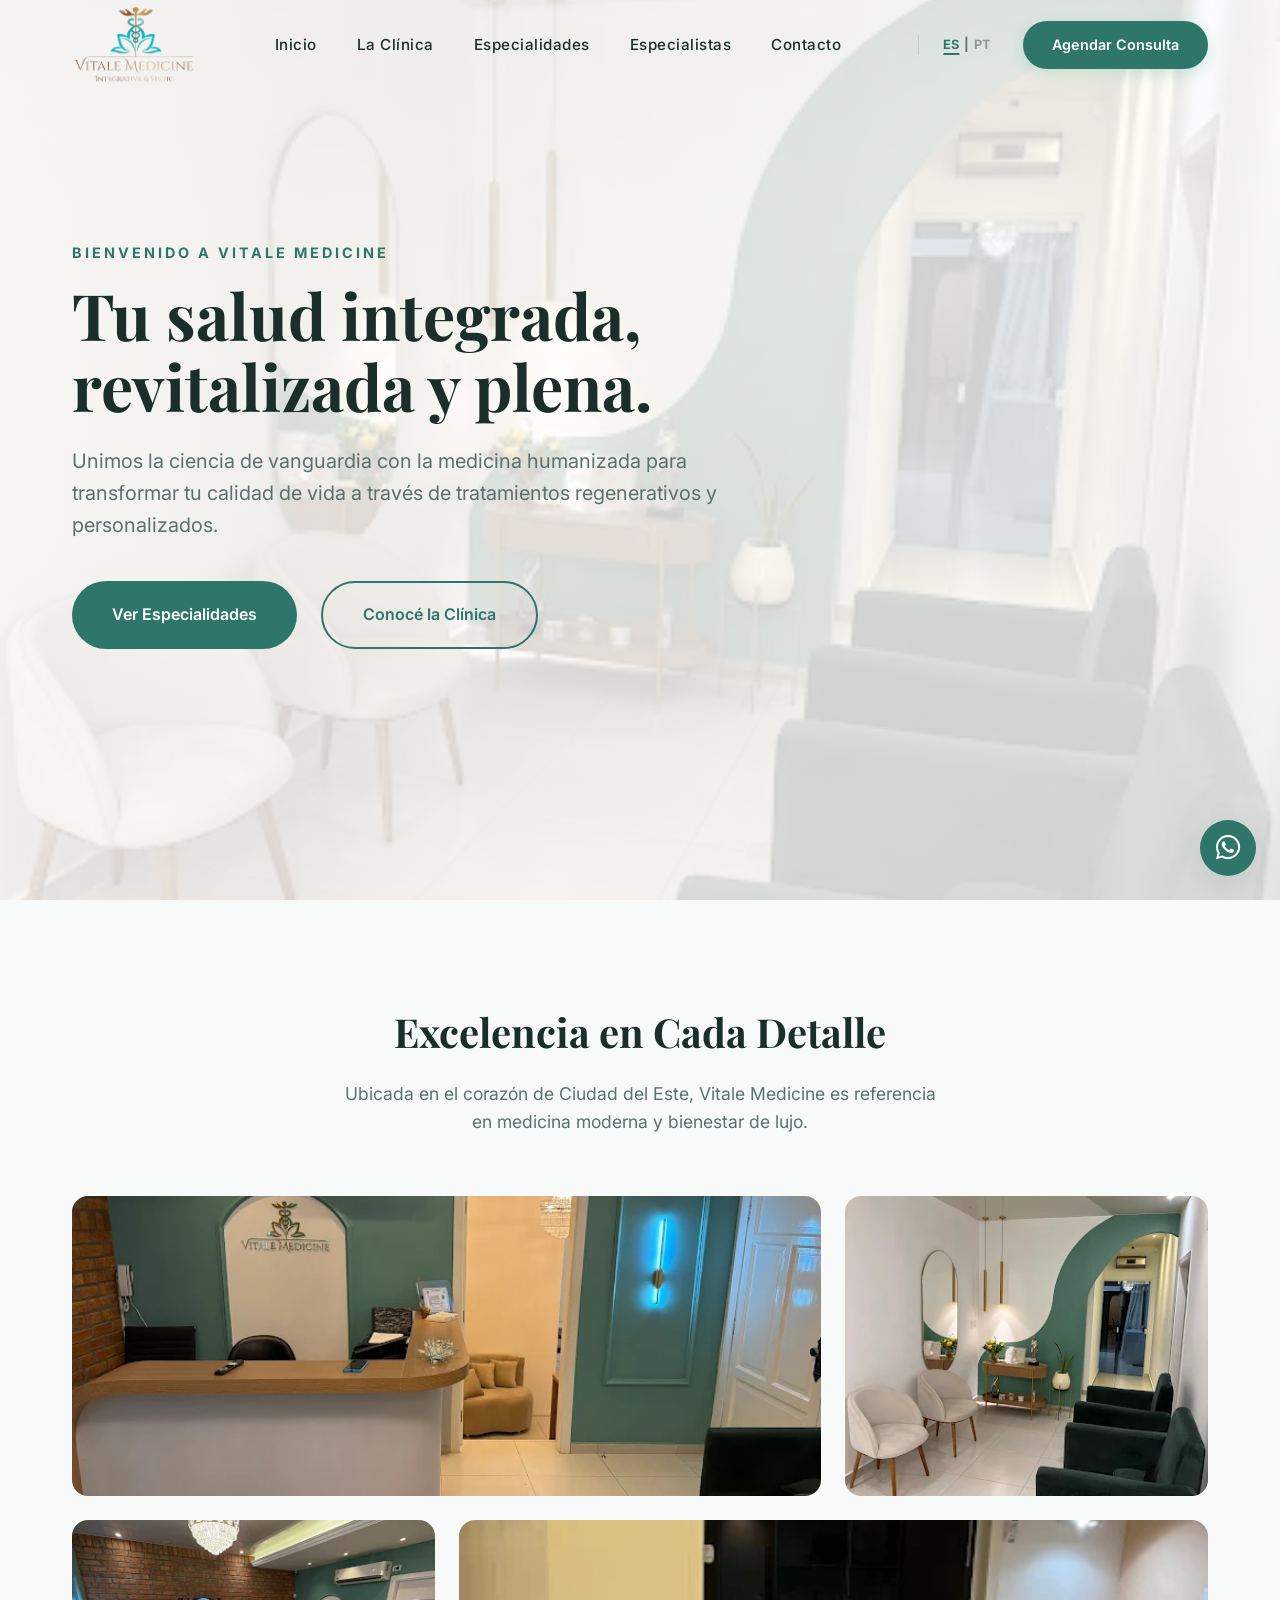
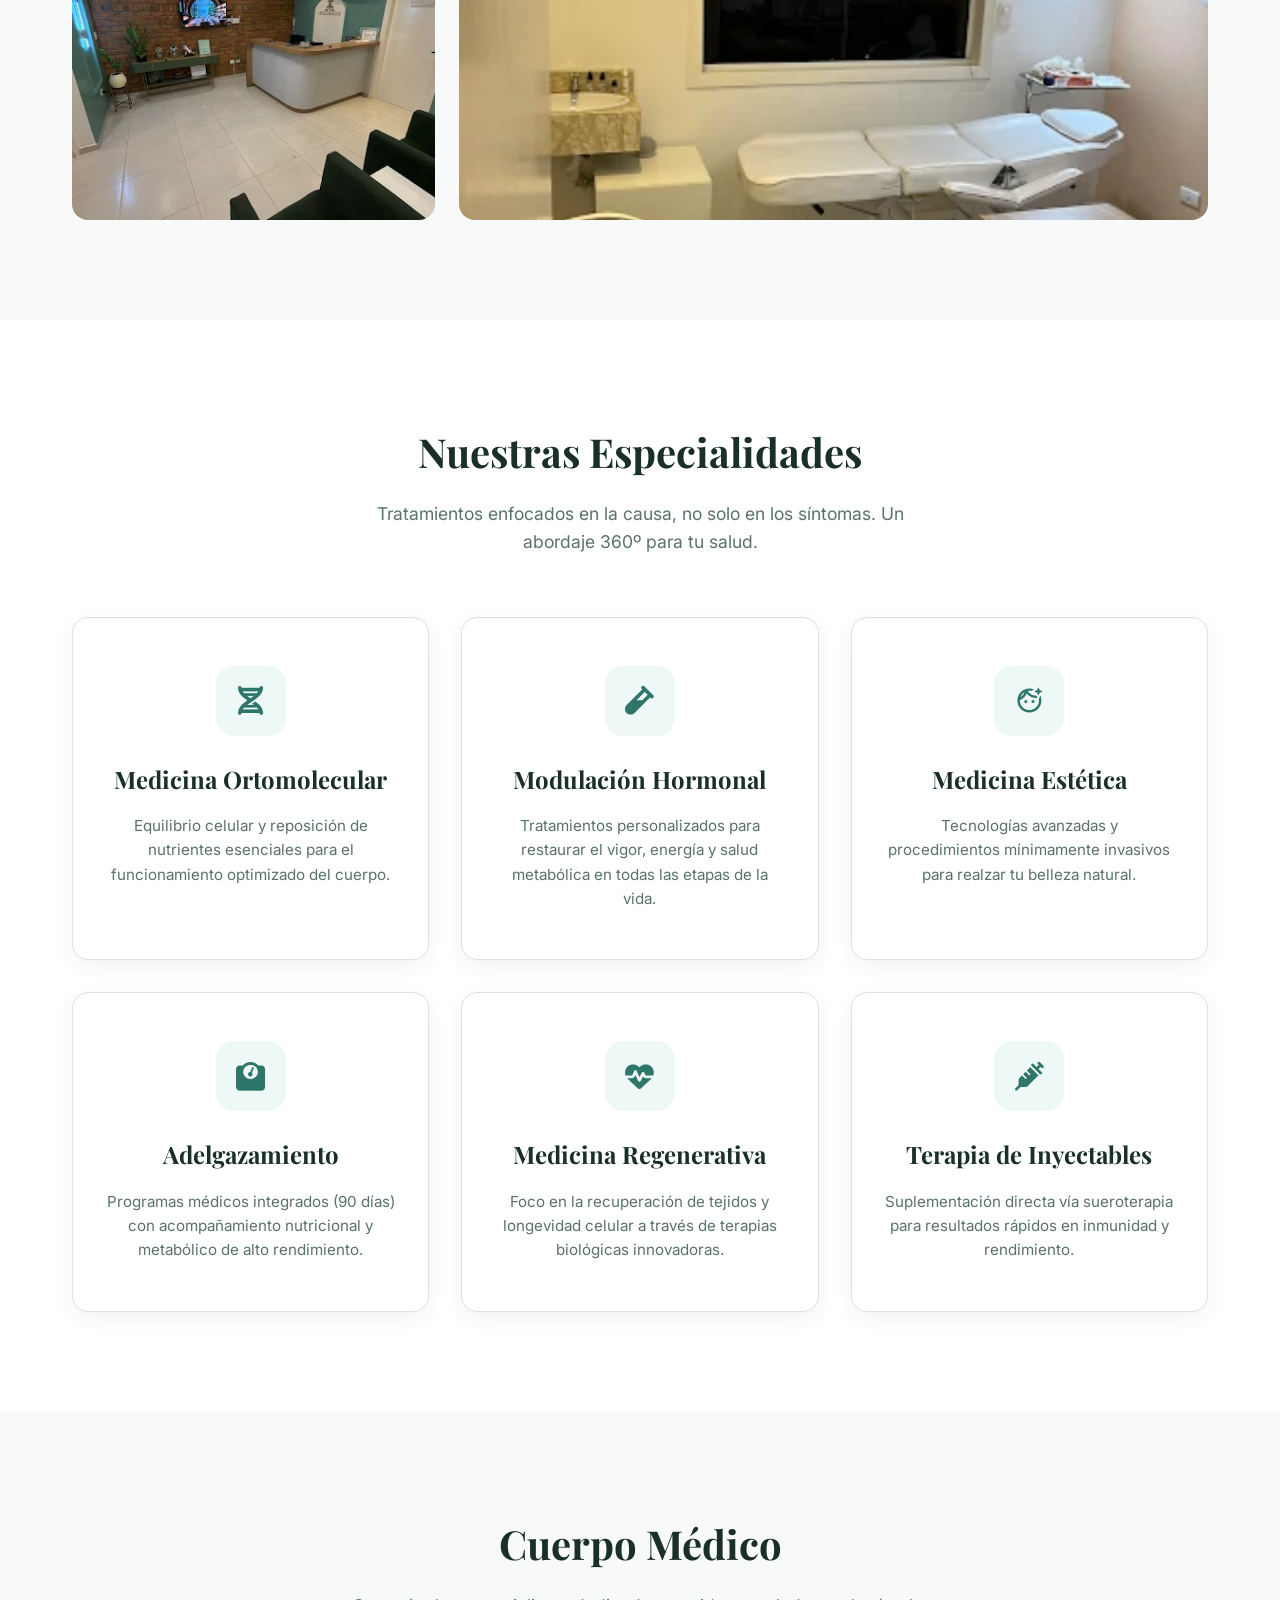
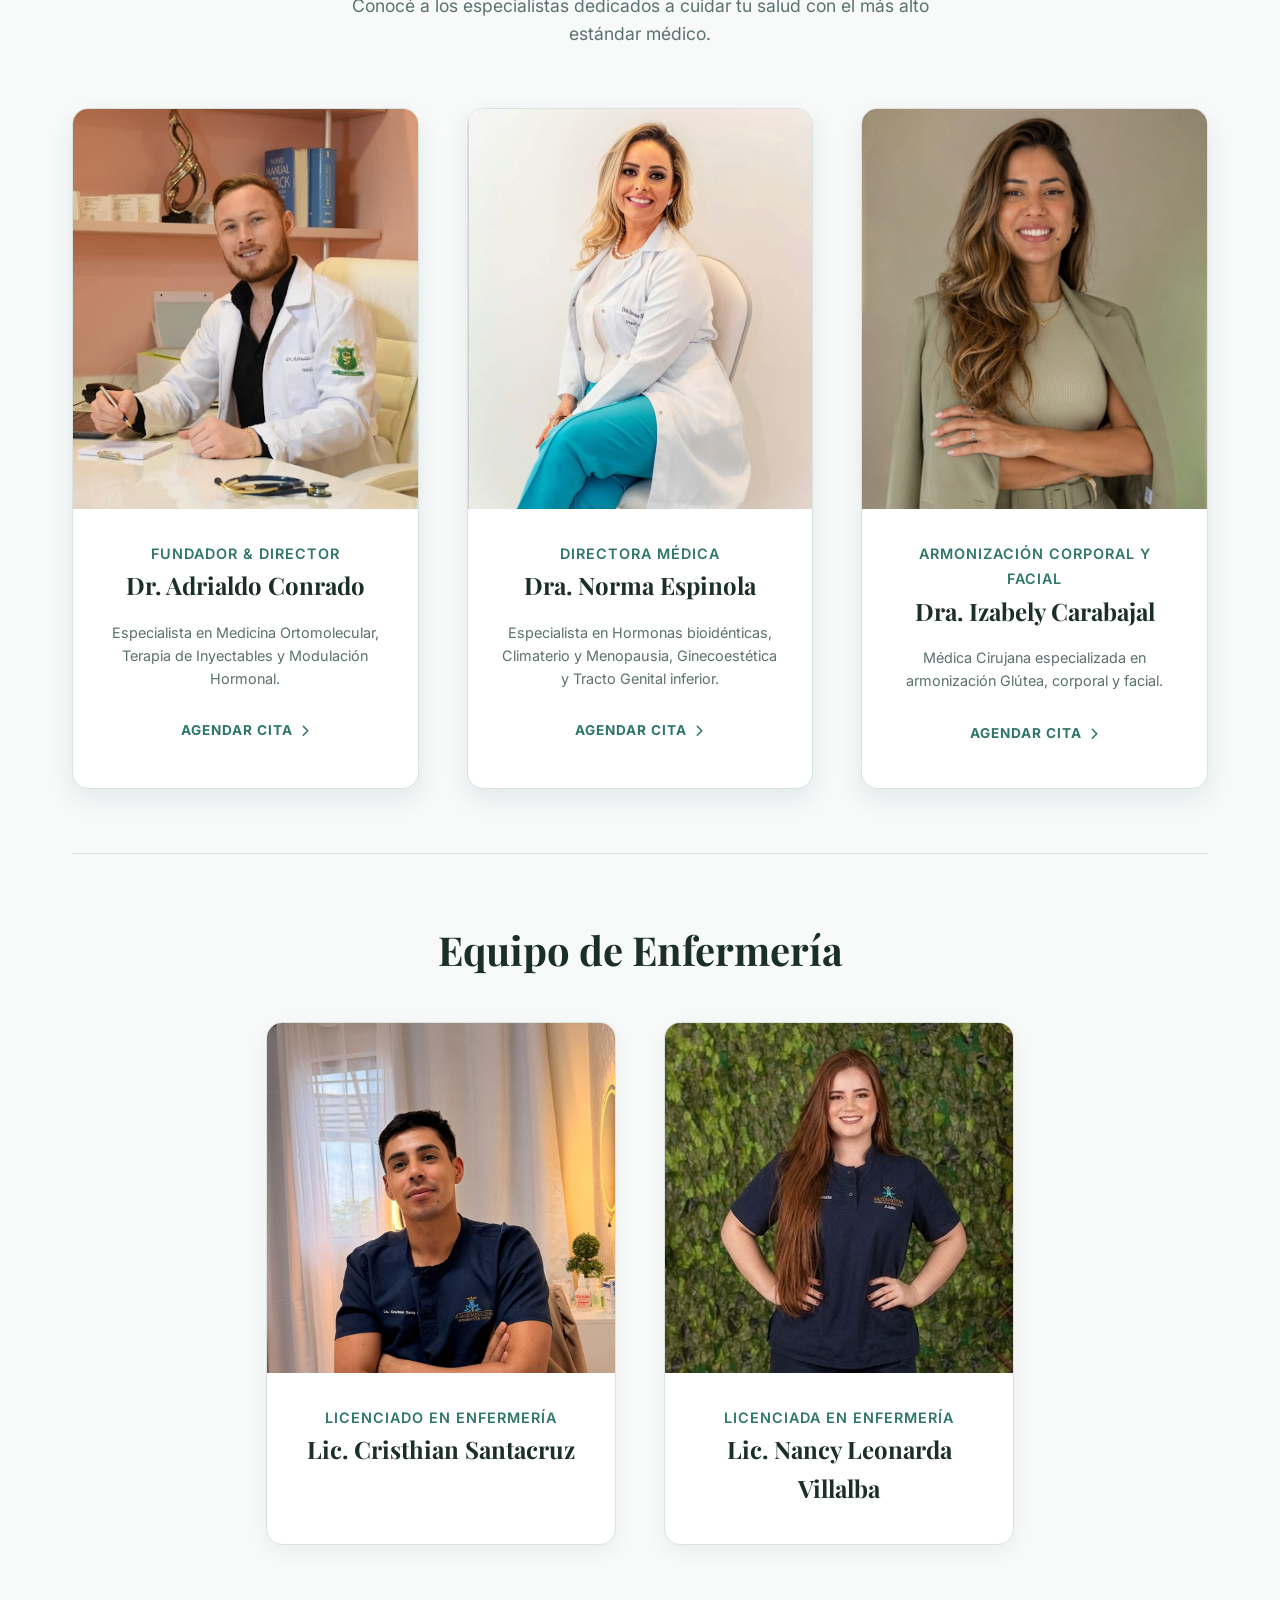
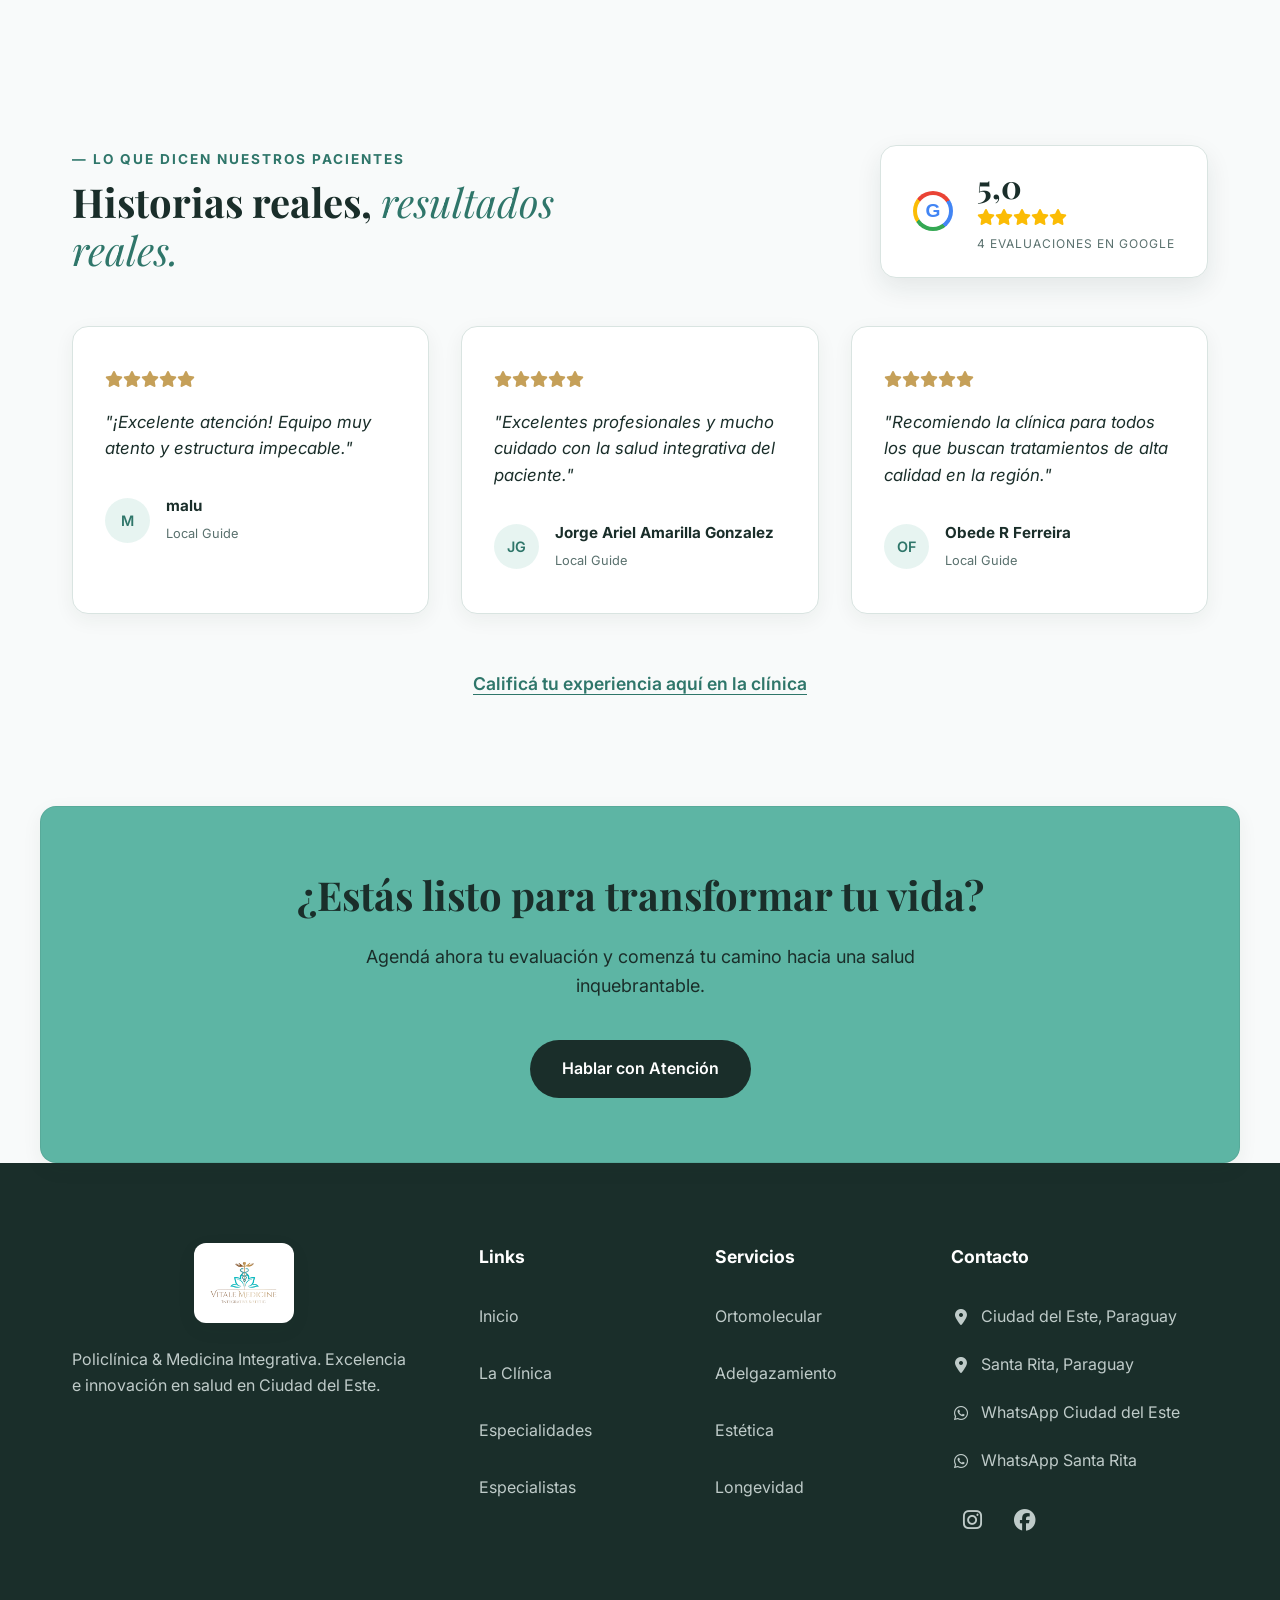
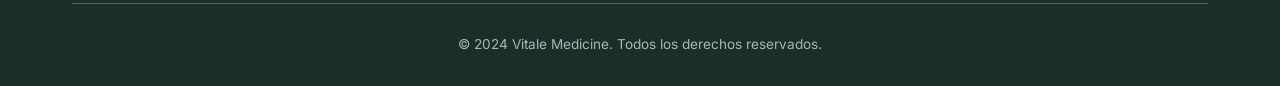
==== commit 2a73c628: "polish original Vitale experience" ====
--- a/index.html
+++ b/index.html
@@ -65,7 +65,7 @@
     <!-- Hero Section -->
     <section id="home" class="hero">
         <div class="container">
-            <div class="hero-content">
+            <div class="hero-content reveal">
                 <span class="hero-tagline">Bienvenido a Vitale Medicine</span>
                 <h1>Tu salud integrada, <br>revitalizada y plena.</h1>
                 <p>Unimos la ciencia de vanguardia con la medicina humanizada para transformar tu calidad de vida a través de tratamientos regenerativos y personalizados.</p>
@@ -75,7 +75,6 @@
                 </div>
             </div>
         </div>
-        <div class="hero-photo" role="presentation"></div>
     </section>
 
     <!-- Stats/Highlights -->
@@ -186,7 +185,7 @@
                 <div class="team-card reveal">
                     <div class="team-img">
                         <a href="https://wa.me/595985858524?text=Hola,%20me%20gustaría%20agendar%20una%20consulta%20con%20la%20Dra.%20Izabely%20Carabajal." target="_blank">
-                            <img src="vitale/Izabely Carabajal.jpeg" alt="Dra. Izabely Carabajal" width="1000" height="1600" loading="lazy" decoding="async">
+                            <img src="vitale/Izabely Carabajal.jpeg" alt="Dra. Izabely Carabajal" width="1000" height="1600" loading="lazy" decoding="async" style="object-position: top;">
                         </a>
                     </div>
                     <div class="team-info">
@@ -207,7 +206,7 @@
                 <div class="team-grid">
                     <div class="team-card">
                         <div class="team-img">
-                            <img src="vitale/Santacruz.jpeg" alt="Lic. Cristhian Santacruz" width="960" height="1280" loading="lazy" decoding="async">
+                            <img src="vitale/Santacruz.jpeg" alt="Lic. Cristhian Santacruz" width="960" height="1280" loading="lazy" decoding="async" style="object-position: top;">
                         </div>
                         <div class="team-info">
                             <span>Licenciado en Enfermería</span>
@@ -217,7 +216,7 @@
 
                     <div class="team-card">
                         <div class="team-img">
-                            <img src="vitale/Nancy.jpeg" alt="Lic. Nancy Leonarda Villalba" width="680" height="810" loading="lazy" decoding="async">
+                            <img src="vitale/Nancy.jpeg" alt="Lic. Nancy Leonarda Villalba" width="680" height="810" loading="lazy" decoding="async" style="object-position: top;">
                         </div>
                         <div class="team-info">
                             <span>Licenciada en Enfermería</span>
@@ -260,7 +259,7 @@
                     <div class="review-author">
                         <div class="author-avatar">M</div>
                         <div class="author-info">
-                            <h4>malu</h4>
+                            <h3>malu</h3>
                             <span>Local Guide</span>
                         </div>
                     </div>
@@ -274,7 +273,7 @@
                     <div class="review-author">
                         <div class="author-avatar">JG</div>
                         <div class="author-info">
-                            <h4>Jorge Ariel Amarilla Gonzalez</h4>
+                            <h3>Jorge Ariel Amarilla Gonzalez</h3>
                             <span>Local Guide</span>
                         </div>
                     </div>
@@ -288,14 +287,14 @@
                     <div class="review-author">
                         <div class="author-avatar">OF</div>
                         <div class="author-info">
-                            <h4>Obede R Ferreira</h4>
+                            <h3>Obede R Ferreira</h3>
                             <span>Local Guide</span>
                         </div>
                     </div>
                 </div>
             </div>
             
-            <div class="reveal">
+            <div class="reviews-action reveal">
                 <a href="https://www.google.com/search?sca_esv=33295543d8b8cd1e&sxsrf=ANbL-n5KFuhDO7dCr-gyR2C6js0a-xaOXQ:1776961160508&kgmid=/g/11tnt2vb81&q=VITALE+MEDICINE+INTEGRATIVE+POLICL%C3%8DNICA&shem=dlvs1,epsd1&shndl=30&source=sh/x/loc/uni/m1/1&kgs=5053ca33d8c32abd&utm_source=dlvs1,epsd1,sh/x/loc/uni/m1/1#lrd=0x94f6853256cb9a8f:0xfe8d04796a97cdee,3,,,," target="_blank">Calificá tu experiencia aquí en la clínica</a>
             </div>
         </div>
@@ -320,7 +319,7 @@
                     <p>Policlínica & Medicina Integrativa. Excelencia e innovación en salud en Ciudad del Este.</p>
                 </div>
                 <div class="footer-links">
-                    <h4>Links</h4>
+                    <h3>Links</h3>
                     <ul>
                         <li><a href="#home">Inicio</a></li>
                         <li><a href="#sobre">La Clínica</a></li>
@@ -329,7 +328,7 @@
                     </ul>
                 </div>
                 <div class="footer-links">
-                    <h4>Servicios</h4>
+                    <h3>Servicios</h3>
                     <ul>
                         <li><a href="https://wa.me/595985858524?text=Hola,%20me%20gustaría%20agendar%20una%20consulta%20sobre%20Medicina%20Ortomolecular." target="_blank">Ortomolecular</a></li>
                         <li><a href="https://wa.me/595985858524?text=Hola,%20me%20gustaría%20agendar%20una%20consulta%20sobre%20Adelgazamiento." target="_blank">Adelgazamiento</a></li>
@@ -337,13 +336,13 @@
                         <li><a href="https://wa.me/595985858524?text=Hola,%20me%20gustaría%20agendar%20una%20consulta%20sobre%20Medicina%20Regenerativa%20y%20Longevidad." target="_blank">Longevidad</a></li>
                     </ul>
                 </div>
-                <div class="footer-links">
-                    <h4>Contacto</h4>
+                <div class="footer-links footer-contact">
+                    <h3>Contacto</h3>
                     <p><a href="https://maps.app.goo.gl/9fSh8jvUTGKoyaDp8" target="_blank"><i class="fas fa-location-dot" aria-hidden="true"></i> Ciudad del Este, Paraguay</a></p>
                     <p><a href="https://maps.app.goo.gl/PgELHuCTtpFtmQd78" target="_blank"><i class="fas fa-location-dot" aria-hidden="true"></i> Santa Rita, Paraguay</a></p>
                     <p><a href="https://wa.me/595985858524?text=Hola,%20me%20gustaría%20agendar%20una%20consulta." target="_blank"><i class="fab fa-whatsapp" aria-hidden="true"></i> WhatsApp Ciudad del Este</a></p>
                     <p><a href="https://wa.me/595985700272?text=Hola,%20me%20gustaría%20agendar%20una%20consulta." target="_blank"><i class="fab fa-whatsapp" aria-hidden="true"></i> WhatsApp Santa Rita</a></p>
-                    <div>
+                    <div class="footer-socials">
                         <a href="https://www.instagram.com/vitale.medicine/" target="_blank" aria-label="Instagram de Vitale Medicine"><i class="fab fa-instagram" aria-hidden="true"></i></a>
                         <a href="https://www.facebook.com/vitale.cde/" target="_blank" aria-label="Facebook de Vitale Medicine"><i class="fab fa-facebook" aria-hidden="true"></i></a>
                     </div>
--- a/styles.css
+++ b/styles.css
@@ -1,192 +1,1052 @@
-/* Vitale Medicine — implementation of the root DESIGN.md. */
 :root {
     --primary: #5DB5A4;
     --primary-light: #7EC7BA;
-    --action: #2F766A;
-    --action-hover: #265F55;
+    --primary-dark: #2F766A;
+    --accent: #C5A059;
+    --accent-light: #d4b882;
     --text-dark: #1A2E2A;
     --text-light: #5A716E;
-    --accent: #C5A059;
     --bg-light: #F8FAFA;
+    --bg-soft: #F4F8F7;
     --bg-white: #FFFFFF;
-    --soft: #F4F8F7;
     --border: #D9E4E1;
-    --radius-control: 8px;
-    --radius-card: 12px;
-    --shadow-floating: 0 4px 16px rgb(26 46 42 / 0.08);
-}
-* { box-sizing: border-box; margin: 0; padding: 0; }
-body { font-family: 'Inter', Arial, sans-serif; color: var(--text-dark); background: var(--bg-light); line-height: 1.6; }
-h1,h2,h3,.serif { font-family: 'Playfair Display', Georgia, serif; font-weight: 700; }
-a { color: inherit; text-decoration: none; text-underline-offset: .25em; transition: color 160ms, background-color 160ms; }
-ul { list-style: none; }
-img { display: block; max-width: 100%; height: auto; }
-button { font: inherit; }
-::selection { color: var(--text-dark); background: var(--primary-light); }
-:focus-visible { outline: 3px solid var(--action); outline-offset: 4px; }
-section { padding-block: 96px; scroll-margin-top: 106px; }
-.container { width: 100%; max-width: 1200px; margin-inline: auto; padding-inline: 32px; }
-.container > *, .hero-content, .team-card, .review-card, .footer-content > * { min-width: 0; }
-.skip-link { position: fixed; left: 12px; top: 12px; z-index: 100; padding: 12px 16px; background: var(--text-dark); color: white; transform: translateY(-160%); }
-.skip-link:focus { transform: none; }
-.section-header { max-width: 700px; margin-bottom: 48px; }
-.section-header h2, .reviews-title-area h2, #contato h2 { font-size: clamp(2rem, 1.5rem + 2vw, 2.5rem); line-height: 1.2; margin-bottom: 16px; }
-.section-header p { max-width: 65ch; color: var(--text-light); font-size: 1.125rem; }
-nav { position: fixed; inset: 0 0 auto; z-index: 30; height: 90px; background: var(--bg-white); border-bottom: 1px solid var(--border); }
-nav.scrolled { height: 70px; }
-nav .container { height: 100%; display: flex; align-items: center; justify-content: space-between; gap: 24px; position: relative; }
-.logo { flex: 0 0 auto; }
-.logo img { width: auto; height: 82px; object-fit: contain; }
-nav.scrolled .logo img { height: 62px; }
-.nav-links { display: flex; align-items: center; gap: 24px; }
-.nav-links a { white-space: nowrap; font-size: 1rem; font-weight: 600; }
-.nav-links a:hover { color: var(--action); text-decoration: underline; }
-.nav-actions { display: flex; align-items: center; gap: 24px; flex-shrink: 0; }
-.lang-switch { display: flex; gap: 4px; align-items: center; font-size: .875rem; }
-.lang-switch a { display: inline-flex; align-items: center; justify-content: center; min-width: 44px; min-height: 44px; }
-.lang-switch a.active { color: var(--action); font-weight: 700; text-decoration: underline; }
-.nav-cta,.btn-primary,.btn-secondary { display: inline-flex; align-items: center; justify-content: center; gap: 8px; min-height: 48px; padding: 12px 24px; border: 1px solid var(--action); border-radius: var(--radius-control); font-size: 1rem; font-weight: 600; text-align: center; }
-.nav-cta,.btn-primary { color: white; background: var(--action); }
-.nav-cta { white-space: nowrap; }
-.btn-secondary { color: var(--action); background: white; }
-@media (hover:hover) {
-    .nav-cta:hover,.btn-primary:hover { background: var(--action-hover); }
-    .btn-secondary:hover { background: var(--soft); color: var(--action-hover); }
-}
-.nav-cta:active,.btn-primary:active { background: var(--text-dark); }
-.mobile-menu-toggle,.mobile-menu { display: none; }
-.hero { position: relative; min-height: min(850px, 100dvh); display: grid; grid-template-columns: minmax(0,1fr) minmax(0,.82fr); align-items: center; padding: 138px max(32px, calc((100% - 1136px)/2)) 64px; gap: 48px; background: var(--soft); }
-.hero > .container { padding: 0; }
-.hero-content { max-width: 700px; }
-.hero-tagline { display: block; color: var(--action); font-size: .875rem; font-weight: 600; letter-spacing: .06em; text-transform: uppercase; margin-bottom: 24px; }
-.hero h1 { font-size: clamp(2.25rem, 1.5rem + 3vw, 4rem); line-height: 1.15; letter-spacing: -.02em; overflow-wrap: break-word; margin-bottom: 24px; }
-.hero p { max-width: 55ch; color: var(--text-light); font-size: 1.125rem; margin-bottom: 32px; }
-.hero-btns { display: flex; gap: 16px; flex-wrap: wrap; }
-.hero-photo { width: 100%; aspect-ratio: 382 / 510; background: url('vitale/sala de espera.webp') center / contain no-repeat; align-self: center; }
-.gallery-grid { display: grid; grid-template-columns: repeat(3,minmax(0,1fr)); gap: 32px; align-items: start; }
-.gallery-item { min-width: 0; }
-.gallery-item img { width: 100%; height: auto; }
-.gallery-item:first-child { grid-column: span 2; }
-.gallery-item:nth-child(3) { grid-column: 2; }
-.gallery-item:nth-child(4) { grid-column: 3; margin-top: 64px; }
-#sobre .section-header { display: grid; grid-template-columns: 1fr 1fr; gap: 48px; max-width: none; align-items: start; }
-#servicos { background: white; }
-.services-grid { display: grid; grid-template-columns: repeat(3,minmax(0,1fr)); column-gap: 32px; row-gap: 48px; }
-.service-card { border-top: 1px solid var(--border); padding-top: 24px; min-width: 0; }
-.service-card:first-child { grid-column: span 2; display: grid; grid-template-columns: 48px 1fr; column-gap: 24px; padding-right: 64px; }
-.service-card:first-child .service-icon { grid-row: span 2; }
-.service-card:last-child { grid-column: span 2; max-width: 65ch; }
-.service-icon { color: var(--action); font-size: 24px; margin-bottom: 16px; }
-.service-card h3 { font-size: 1.5rem; line-height: 1.3; margin-bottom: 16px; }
-.service-card p { color: var(--text-light); max-width: 65ch; }
-.team-grid { display: grid; grid-template-columns: repeat(3,minmax(0,1fr)); gap: 32px; }
-.team-card { display: flex; flex-direction: column; }
-.team-img { position: relative; flex: none; width: 100%; aspect-ratio: 3 / 4; background: var(--soft); border-radius: var(--radius-card); }
-.team-img a { display: block; position: absolute; inset: 0; }
-.team-img img { position: absolute; inset: 0; width: 100%; height: 100%; object-fit: contain; border-radius: var(--radius-card); }
-.team-info { flex: 1; display: flex; flex-direction: column; align-items: flex-start; padding: 24px 0 0; }
-.team-info span { font-size: .875rem; font-weight: 600; color: var(--action); margin-bottom: 12px; }
-.team-info h3 { font-size: 1.5rem; line-height: 1.3; margin-bottom: 16px; }
-.team-info p { color: var(--text-light); margin-bottom: 24px; }
-.team-cta { margin-top: auto; padding-block: 12px; min-height: 48px; color: var(--action); font-weight: 600; display: inline-flex; align-items: center; gap: 8px; text-decoration: underline; }
-.nursing-section { border-top: 1px solid var(--border); margin-top: 64px; padding-top: 64px; }
-.nursing-section .team-grid { grid-template-columns: repeat(2,minmax(0,350px)); }
-.reviews { background: white; }
-.reviews-header-container { display: flex; align-items: flex-start; justify-content: space-between; gap: 32px; margin-bottom: 48px; }
-.reviews-title-area { max-width: 600px; }
-.reviews-tagline { display: block; color: var(--action); font-size: .875rem; letter-spacing: .06em; margin-bottom: 16px; }
-.reviews-title-area h2 span { color: var(--action); }
-.gmn-score-card { display: flex; align-items: center; gap: 16px; padding-block: 16px; flex-shrink: 0; }
-.gmn-logo { color: var(--action); font-size: 1.5rem; font-weight: 700; }
-.gmn-score-number { font: 700 2.5rem/1.2 'Playfair Display', Georgia,serif; }
-.gmn-stars,.review-stars { color: var(--accent); }
-.gmn-text { font-size: .875rem; color: var(--text-light); }
-.reviews-grid { display: grid; grid-template-columns: repeat(3,minmax(0,1fr)); gap: 32px; }
-.review-card { border-top: 1px solid var(--border); padding-top: 24px; display: flex; flex-direction: column; }
-.review-stars { margin-bottom: 24px; }
-.review-text { font: 400 1.125rem/1.6 'Inter',Arial,sans-serif; margin-bottom: 32px; }
-.review-author { display: flex; gap: 16px; align-items: center; margin-top: auto; }
-.author-avatar { width: 44px; height: 44px; flex: 0 0 44px; display: grid; place-items: center; border-radius: 50%; background: var(--soft); color: var(--action); }
-.author-info h4 { font-size: 1rem; }
-.author-info span { font-size: .875rem; color: var(--text-light); }
-#reviews > .container > .reveal:last-child { margin-top: 48px; }
-#reviews > .container > .reveal:last-child > a { display: inline-block; padding-block: 12px; color: var(--action); text-decoration: underline; font-weight: 600; }
-#contato { padding: 64px 32px; background: var(--bg-light); }
-#contato > .container { border-radius: var(--radius-card); padding: 64px 40px; background: var(--primary); color: var(--text-dark); text-align: center; }
-#contato h2 { max-width: 24ch; margin: 0 auto 24px; }
-#contato p { max-width: 600px; margin: 0 auto 32px; font-size: 1.125rem; }
-#contato .btn-primary { background: var(--text-dark); border-color: var(--text-dark); }
-#contato .btn-primary:hover { background: var(--action); }
-#contato :focus-visible { outline-color: white; }
-footer { padding: 64px 0 32px; background: var(--text-dark); color: white; }
-.footer-content { display: grid; grid-template-columns: 1.4fr .8fr .9fr 1.7fr; gap: 32px; margin-bottom: 48px; }
-.footer-brand img { width: 100px; height: auto; object-fit: contain; background: white; padding: 12px; border-radius: 8px; margin: 0 auto 24px; }
-.footer-brand p,.footer-links a,.footer-bottom { color: var(--border); }
-.footer-brand p { font-size: .875rem; max-width: 28ch; }
-.footer-links h4 { font: 600 1rem/1.4 'Inter',Arial,sans-serif; margin-bottom: 24px; }
-.footer-links li a { display: inline-block; padding-block: 8px; }
-.footer-links p { margin-bottom: 16px; font-size: .875rem; }
-.footer-links p i { margin-right: 8px; }
-.footer-links > div { display: flex; gap: 16px; margin-top: 24px; }
-.footer-links > div a { display: inline-flex; align-items: center; justify-content: center; width: 44px; height: 44px; font-size: 1.5rem; }
-footer a:hover,footer a:focus-visible { color: white; text-decoration: underline; }
-footer :focus-visible { outline-color: white; }
-.footer-bottom { font-size: .875rem; padding-top: 24px; border-top: 1px solid var(--text-light); }
-.whatsapp-float { position: fixed; right: 20px; bottom: max(20px,env(safe-area-inset-bottom)); z-index: 20; width: 56px; height: 56px; display: grid; place-items: center; border-radius: 50%; background: var(--action); color: white; font-size: 28px; box-shadow: var(--shadow-floating); }
-.whatsapp-float:hover { background: var(--action-hover); }
-.whatsapp-float.contact-visible { visibility: hidden; }
-.reveal,.reveal-enabled .reveal,.reveal-enabled .reveal.active { opacity: 1; transform: none; }
-@media (max-width:1100px) {
-    section { padding-block: 72px; }
-    .nav-links,.nav-actions .nav-cta { display: none; }
-    .nav-actions { margin-left: auto; }
-    .mobile-menu-toggle { flex: 0 0 44px; width: 44px; height: 44px; display: grid; place-items: center; border: 0; border-radius: 8px; background: var(--action); color: white; cursor: pointer; }
-    .mobile-menu:not([hidden]) { display: block; position: absolute; top: calc(100% + 8px); left: 20px; right: 20px; padding: 16px; background: white; border-radius: 8px; box-shadow: var(--shadow-floating); max-height: calc(100dvh - 114px); overflow-y: auto; }
-    .mobile-menu li a { display: block; padding: 12px; min-height: 48px; }
-    .mobile-menu li + li { border-top: 1px solid var(--border); }
-    .mobile-nav-cta { display: flex; margin-top: 12px; }
-    .hero { gap: 32px; }
-    .hero h1 { font-size: clamp(2.25rem, 1rem + 3vw, 3.5rem); }
-    .reviews-header-container { flex-wrap: wrap; }
-}
-@media (max-width:992px) {
-    .hero { grid-template-columns: 1.1fr 1fr; min-height: auto; }
-    .footer-content { grid-template-columns: repeat(2,minmax(0,1fr)); }
-    .services-grid { grid-template-columns: repeat(2,minmax(0,1fr)); }
-    .service-card:first-child,.service-card:last-child { grid-column: auto; display: block; padding-right: 0; }
-}
-@media (max-width:768px) {
-    .hero { grid-template-columns: minmax(0,1fr); padding-top: 122px; }
-    .hero-photo { max-height: 510px; background-color: var(--soft); }
-    .hero h1 { font-size: clamp(2.25rem, 1.5rem + 3vw, 4rem); }
-    #sobre .section-header { display: block; }
-    .gallery-grid { grid-template-columns: repeat(2,minmax(0,1fr)); gap: 24px; }
-    .gallery-item:first-child { grid-column: span 2; }
-    .gallery-item:nth-child(3),.gallery-item:nth-child(4) { grid-column: auto; margin-top: 0; }
-    .team-grid,.reviews-grid { grid-template-columns: repeat(2,minmax(0,1fr)); }
-    .footer-content { grid-template-columns: 1fr; }
-    .footer-brand p { max-width: 55ch; }
-}
-@media (max-width:480px) {
-    section { padding-block: 64px; }
-    .container { padding-inline: 20px; }
-    nav .container { gap: 8px; }
+    --glass: rgba(255, 255, 255, 0.8);
+    --shadow: 0 6px 20px rgba(26, 46, 42, 0.06);
+    --shadow-interactive: 0 10px 26px rgba(26, 46, 42, 0.09);
+    --shadow-hover: 0 14px 30px rgba(26, 46, 42, 0.12);
+    --duration-fast: 180ms;
+    --duration-base: 240ms;
+    --ease-out: cubic-bezier(0.22, 1, 0.36, 1);
+}
+
+* {
+    margin: 0;
+    padding: 0;
+    box-sizing: border-box;
+}
+
+body {
+    font-family: 'Inter', sans-serif;
+    background-color: var(--bg-light);
+    color: var(--text-dark);
+    line-height: 1.6;
+}
+
+h1, h2, h3, .serif {
+    font-family: 'Playfair Display', serif;
+    font-weight: 700;
+}
+
+a {
+    text-decoration: none;
+    color: inherit;
+}
+
+:focus-visible {
+    outline: 3px solid var(--primary-dark);
+    outline-offset: 4px;
+}
+
+.skip-link {
+    position: fixed;
+    top: 12px;
+    left: 12px;
+    z-index: 2000;
+    padding: 0.75rem 1rem;
+    border-radius: 8px;
+    background: var(--text-dark);
+    color: var(--bg-white);
+    transform: translateY(-150%);
+}
+
+.skip-link:focus {
+    transform: translateY(0);
+}
+
+ul {
+    list-style: none;
+}
+
+img {
+    max-width: 100%;
+    display: block;
+}
+
+.container {
+    max-width: 1200px;
+    margin: 0 auto;
+    padding: 0 2rem;
+}
+
+/* --- Layout Sections --- */
+section {
+    padding: 100px 0;
+}
+
+.section-header {
+    text-align: center;
+    margin-bottom: 60px;
+}
+
+.section-header h2 {
+    font-size: clamp(2rem, 1.5rem + 2vw, 2.5rem);
+    margin-bottom: 1rem;
+    color: var(--text-dark);
+}
+
+.section-header p {
+    color: var(--text-light);
+    font-size: 1.1rem;
+    max-width: 600px;
+    margin: 0 auto;
+}
+
+/* --- Navigation --- */
+nav {
+    height: 90px;
+    display: flex;
+    align-items: center;
+    position: fixed;
+    top: 0;
+    left: 0;
+    width: 100%;
+    z-index: 1000;
+    background: transparent;
+    transition: height var(--duration-base) var(--ease-out),
+                background-color var(--duration-base) var(--ease-out),
+                box-shadow var(--duration-base) var(--ease-out);
+}
+
+nav.scrolled {
+    background: var(--glass);
+    backdrop-filter: blur(10px);
+    height: 70px;
+    box-shadow: var(--shadow);
+}
+
+nav .container {
+    display: flex;
+    justify-content: space-between;
+    align-items: center;
+    width: 100%;
+    position: relative;
+}
+
+.logo {
+    flex: 0 0 auto;
+}
+
+.logo img {
+    height: 90px;
+    width: auto;
+    transition: height var(--duration-base) var(--ease-out);
+    object-fit: contain;
+}
+
+nav.scrolled .logo img {
+    height: 70px;
+}
+
+.nav-links {
+    display: flex;
+    gap: 2.5rem;
+}
+
+.nav-links a {
+    font-weight: 500;
+    font-size: 0.95rem;
+    color: var(--text-dark);
+    letter-spacing: 0.5px;
+    white-space: nowrap;
+    transition: color var(--duration-fast) ease;
+}
+
+.nav-links a:hover {
+    color: var(--primary-dark);
+}
+
+.nav-actions {
+    display: flex;
+    align-items: center;
+    gap: 2rem;
+}
+
+.lang-switch {
+    font-size: 0.8rem;
+    font-weight: 700;
+    color: var(--text-light);
+    display: flex;
+    align-items: center;
+    gap: 5px;
+    border-left: 1px solid rgba(0,0,0,0.1);
+    padding-left: 1.5rem;
+}
+
+.lang-switch a {
+    color: var(--text-dark) !important;
+    opacity: 0.4;
+    transition: color var(--duration-fast) ease,
+                opacity var(--duration-fast) ease;
+}
+
+.lang-switch a.active {
+    color: var(--primary-dark) !important;
+    opacity: 1;
+    text-decoration: underline;
+    text-decoration-thickness: 2px;
+    text-underline-offset: 4px;
+}
+
+.lang-switch a:hover {
+    opacity: 1;
+    color: var(--primary-dark) !important;
+}
+
+.nav-cta {
+    background: var(--primary-dark);
+    color: white;
+    padding: 0.8rem 1.8rem;
+    border-radius: 50px;
+    font-weight: 600;
+    font-size: 0.9rem;
+    box-shadow: 0 4px 15px rgba(93, 181, 164, 0.3);
+    transition: color var(--duration-base) ease,
+                background-color var(--duration-base) ease,
+                box-shadow var(--duration-base) var(--ease-out),
+                transform var(--duration-base) var(--ease-out);
+}
+
+.mobile-menu-toggle,
+.mobile-menu {
+    display: none;
+}
+
+/* --- Hero --- */
+.hero {
+    min-height: 100vh;
+    min-height: 100dvh;
+    display: flex;
+    align-items: center;
+    background: linear-gradient(rgba(255, 255, 255, 0.82), rgba(255, 255, 255, 0.82)),
+                url('vitale/sala de espera.webp') center/cover no-repeat;
+    padding-top: 90px;
+}
+
+.hero > .container {
+    width: 100%;
+}
+
+.hero-content {
+    width: min(100%, 700px);
+    max-width: 700px;
+    min-width: 0;
+}
+
+.hero-tagline {
+    color: var(--primary-dark);
+    font-weight: 700;
+    text-transform: uppercase;
+    letter-spacing: 3px;
+    font-size: 0.9rem;
+    margin-bottom: 1rem;
+    display: block;
+}
+
+.hero h1 {
+    font-size: 4rem;
+    line-height: 1.1;
+    margin-bottom: 1.5rem;
+    color: var(--text-dark);
+    max-width: 100%;
+    overflow-wrap: break-word;
+}
+
+.hero p {
+    font-size: 1.25rem;
+    color: var(--text-light);
+    margin-bottom: 2.5rem;
+}
+
+.hero-btns {
+    display: flex;
+    flex-wrap: wrap;
+    gap: 1.5rem;
+}
+
+.btn-primary {
+    display: inline-flex;
+    align-items: center;
+    justify-content: center;
+    min-height: 48px;
+    background: var(--primary-dark);
+    color: white;
+    padding: 1.2rem 2.5rem;
+    border-radius: 50px;
+    font-weight: 600;
+    transition: color var(--duration-base) ease,
+                background-color var(--duration-base) ease,
+                box-shadow var(--duration-base) var(--ease-out),
+                transform var(--duration-base) var(--ease-out);
+}
+
+.btn-secondary {
+    display: inline-flex;
+    align-items: center;
+    justify-content: center;
+    min-height: 48px;
+    border: 2px solid var(--primary-dark);
+    color: var(--primary-dark);
+    padding: 1.2rem 2.5rem;
+    border-radius: 50px;
+    font-weight: 600;
+    transition: color var(--duration-base) ease,
+                background-color var(--duration-base) ease,
+                border-color var(--duration-base) ease,
+                box-shadow var(--duration-base) var(--ease-out),
+                transform var(--duration-base) var(--ease-out);
+}
+
+/* --- Services Grid --- */
+.services-grid {
+    display: grid;
+    grid-template-columns: repeat(auto-fit, minmax(min(100%, 280px), 1fr));
+    gap: 2rem;
+}
+
+.service-card {
+    background: var(--bg-white);
+    padding: 3rem 2rem;
+    border-radius: 16px;
+    text-align: center;
+    border: 1px solid var(--border);
+    box-shadow: var(--shadow);
+    transition: border-color var(--duration-base) ease,
+                box-shadow var(--duration-base) var(--ease-out),
+                transform var(--duration-base) var(--ease-out);
+}
+
+.service-icon {
+    width: 70px;
+    height: 70px;
+    background: rgba(93, 181, 164, 0.1);
+    border-radius: 18px;
+    display: flex;
+    align-items: center;
+    justify-content: center;
+    margin: 0 auto 1.5rem;
+    color: var(--primary-dark);
+    font-size: 1.8rem;
+}
+
+.service-card h3 {
+    margin-bottom: 1rem;
+    font-size: 1.5rem;
+}
+
+.service-card p {
+    color: var(--text-light);
+    font-size: 0.95rem;
+}
+
+/* --- Team --- */
+.team-grid {
+    display: grid;
+    grid-template-columns: repeat(auto-fit, minmax(min(100%, 300px), 1fr));
+    gap: 3rem;
+}
+
+.team-card {
+    background: var(--bg-white);
+    border: 1px solid var(--border);
+    border-radius: 16px;
+    overflow: hidden;
+    box-shadow: var(--shadow-interactive);
+    transition: border-color var(--duration-base) ease,
+                box-shadow var(--duration-base) var(--ease-out),
+                transform var(--duration-base) var(--ease-out);
+}
+
+.team-img {
+    width: 100%;
+    height: 400px;
+    aspect-ratio: 3 / 4;
+    overflow: hidden;
+}
+
+.team-img img {
+    width: 100%;
+    height: 100%;
+    object-fit: cover;
+    transition: filter var(--duration-base) ease,
+                transform var(--duration-base) var(--ease-out);
+}
+
+.team-info {
+    padding: 2rem;
+    text-align: center;
+}
+
+.team-info h3 {
+    font-size: 1.5rem;
+    margin-bottom: 0.3rem;
+}
+
+.team-info span {
+    color: var(--primary-dark);
+    font-weight: 600;
+    font-size: 0.9rem;
+    text-transform: uppercase;
+    letter-spacing: 1px;
+}
+
+.team-info p {
+    margin-top: 1rem;
+    color: var(--text-light);
+    font-size: 0.9rem;
+    margin-bottom: 1.2rem;
+}
+
+.team-cta {
+    display: inline-flex;
+    align-items: center;
+    gap: 8px;
+    color: var(--primary-dark);
+    font-weight: 700;
+    font-size: 0.85rem;
+    text-transform: uppercase;
+    letter-spacing: 1px;
+    min-height: 44px;
+    padding: 0.4rem 0;
+    transition: color var(--duration-fast) ease;
+}
+
+.team-cta i {
+    font-size: 0.75rem;
+    transition: transform var(--duration-base) var(--ease-out);
+}
+
+/* --- Gallery --- */
+.gallery-grid {
+    display: grid;
+    grid-template-columns: repeat(3, 1fr);
+    gap: 1.5rem;
+}
+
+.gallery-item {
+    height: 300px;
+    border-radius: 16px;
+    overflow: hidden;
+    position: relative;
+}
+
+.gallery-item img {
+    width: 100%;
+    height: 100%;
+    object-fit: cover;
+    transition: filter var(--duration-base) ease;
+}
+
+.gallery-item::after {
+    content: '';
+    position: absolute;
+    top: 0;
+    left: 0;
+    width: 100%;
+    height: 100%;
+    background: rgba(47, 118, 106, 0.08);
+    opacity: 0;
+    transition: opacity var(--duration-base) ease;
+    pointer-events: none;
+}
+
+.item-wide {
+    grid-column: span 2;
+}
+
+/* --- WhatsApp Button --- */
+.whatsapp-float {
+    position: fixed;
+    bottom: max(24px, env(safe-area-inset-bottom));
+    right: max(24px, env(safe-area-inset-right));
+    background-color: var(--primary-dark);
+    color: white;
+    width: 56px;
+    height: 56px;
+    border-radius: 50px;
+    display: flex;
+    align-items: center;
+    justify-content: center;
+    font-size: 28px;
+    box-shadow: var(--shadow-interactive);
+    z-index: 1000;
+    transition: color var(--duration-base) ease,
+                background-color var(--duration-base) ease,
+                box-shadow var(--duration-base) var(--ease-out),
+                opacity var(--duration-fast) ease,
+                transform var(--duration-base) var(--ease-out),
+                visibility 0s linear var(--duration-fast);
+}
+
+.whatsapp-float.is-suppressed {
+    opacity: 0;
+    pointer-events: none;
+    visibility: hidden;
+}
+
+/* --- Footer --- */
+footer {
+    background: var(--text-dark);
+    color: white;
+    padding: 80px 0 30px;
+}
+
+.footer-content {
+    display: grid;
+    grid-template-columns: 2fr 1fr 1fr 1.5fr;
+    gap: 4rem;
+    margin-bottom: 60px;
+}
+
+.footer-brand img {
+    width: 100px;
+    height: auto;
+    object-fit: contain;
+    margin: 0 auto 1.5rem;
+    background: white;
+    padding: 15px;
+    border-radius: 12px;
+    box-shadow: var(--shadow);
+}
+
+.footer-brand p {
+    color: #BFCBC9;
+}
+
+.footer-links h3 {
+    font-family: 'Inter', sans-serif;
+    margin-bottom: 1.5rem;
+    font-size: 1.1rem;
+}
+
+.footer-links ul li {
+    margin-bottom: 0.8rem;
+}
+
+.footer-links ul li a {
+    min-height: 44px;
+    display: flex;
+    align-items: center;
+    color: #BFCBC9;
+    transition: color var(--duration-fast) ease,
+                transform var(--duration-base) var(--ease-out);
+}
+
+.footer-contact p {
+    margin-bottom: 0.25rem;
+}
+
+.footer-contact > p > a {
+    min-height: 44px;
+    display: flex;
+    align-items: center;
+    color: #BFCBC9;
+    transition: color var(--duration-fast) ease;
+}
+
+.footer-contact i:not(.fa-instagram):not(.fa-facebook) {
+    width: 1.25rem;
+    margin-right: 10px;
+    text-align: center;
+}
+
+.footer-socials {
+    display: flex;
+    gap: 0.5rem;
+    margin-top: 1rem;
+}
+
+.footer-socials a {
+    width: 44px;
+    height: 44px;
+    display: inline-flex;
+    align-items: center;
+    justify-content: center;
+    color: #BFCBC9;
+    font-size: 1.35rem;
+    transition: color var(--duration-fast) ease,
+                transform var(--duration-base) var(--ease-out);
+}
+
+.footer-bottom {
+    text-align: center;
+    padding-top: 30px;
+    border-top: 1px solid #506460;
+    color: #A8B8B5;
+    font-size: 0.85rem;
+}
+
+/* --- Animations --- */
+.reveal {
+    opacity: 1;
+    transform: none;
+}
+
+.reveal-enabled .reveal {
+    opacity: 0;
+    transform: translateY(10px);
+    transition: opacity var(--duration-base) ease,
+                transform var(--duration-base) var(--ease-out);
+}
+
+.reveal-enabled .reveal.active {
+    opacity: 1;
+    transform: translateY(0);
+}
+
+.reveal-enabled .reveal.reveal-immediate {
+    transition-duration: 0ms;
+}
+
+/* --- Nursing Section --- */
+.nursing-section {
+    margin-top: 4rem;
+    border-top: 1px solid var(--border);
+    padding-top: 4rem;
+}
+
+.nursing-section .section-header {
+    margin-bottom: 40px;
+}
+
+.nursing-section .team-grid {
+    grid-template-columns: repeat(auto-fit, minmax(min(100%, 300px), 350px));
+    justify-content: center;
+}
+
+.nursing-section .team-img {
+    height: 350px;
+}
+
+.nursing-section .team-card {
+    box-shadow: var(--shadow);
+}
+
+#servicos {
+    background-color: var(--bg-white);
+}
+
+/* --- Reviews Section --- */
+.reviews {
+    background-color: var(--bg-light);
+}
+
+.reviews-header-container {
+    display: flex;
+    justify-content: space-between;
+    align-items: center;
+    margin-bottom: 3rem;
+    flex-wrap: wrap;
+    gap: 2rem;
+}
+
+.reviews-title-area {
+    max-width: 500px;
+}
+
+.reviews-tagline {
+    color: var(--primary-dark);
+    font-weight: 700;
+    text-transform: uppercase;
+    letter-spacing: 2px;
+    font-size: 0.85rem;
+    margin-bottom: 0.5rem;
+    display: block;
+}
+
+.reviews-title-area h2 {
+    font-size: clamp(2rem, 1.5rem + 2vw, 2.5rem);
+    line-height: 1.2;
+    color: var(--text-dark);
+}
+
+.reviews-title-area h2 span {
+    color: var(--primary-dark);
+    font-style: italic;
+    font-weight: 400;
+}
+
+.gmn-score-card {
+    background: white;
+    border-radius: 16px;
+    padding: 1.5rem 2rem;
+    display: flex;
+    align-items: center;
+    gap: 1.5rem;
+    box-shadow: var(--shadow-interactive);
+    cursor: pointer;
+    transition: border-color var(--duration-base) ease,
+                box-shadow var(--duration-base) var(--ease-out),
+                transform var(--duration-base) var(--ease-out);
+    border: 1px solid var(--border);
+}
+
+.gmn-logo {
+    width: 40px;
+    height: 40px;
+    background: conic-gradient(from -45deg, #ea4335 110deg, #4285f4 90deg 180deg, #34a853 180deg 270deg, #fbbc05 270deg) 73% 55%/150% 150% no-repeat;
+    border-radius: 50%;
+    display: flex;
+    align-items: center;
+    justify-content: center;
+    color: white;
+    font-weight: bold;
+    font-size: 1.2rem;
+}
+
+.gmn-logo-inner {
+    background: white;
+    width: 32px;
+    height: 32px;
+    border-radius: 50%;
+    display: flex;
+    align-items: center;
+    justify-content: center;
+    color: #4285f4;
+    font-family: sans-serif;
+}
+
+.gmn-score-info {
+    display: flex;
+    flex-direction: column;
+}
+
+.gmn-score-number {
+    font-size: 2rem;
+    font-family: 'Playfair Display', serif;
+    font-weight: 700;
+    line-height: 1;
+    margin-bottom: 0.2rem;
+}
+
+.gmn-stars {
+    color: #fbbc05;
+    font-size: 1rem;
+    margin-bottom: 0.2rem;
+}
+
+.gmn-text {
+    font-size: 0.75rem;
+    color: var(--text-light);
+    text-transform: uppercase;
+    letter-spacing: 1px;
+}
+
+.reviews-grid {
+    display: grid;
+    grid-template-columns: repeat(auto-fit, minmax(min(100%, 300px), 1fr));
+    gap: 2rem;
+}
+
+.review-card {
+    background: white;
+    border-radius: 16px;
+    padding: 2.5rem 2rem;
+    border: 1px solid var(--border);
+    box-shadow: var(--shadow);
+}
+
+.review-stars {
+    color: #c5a059;
+    margin-bottom: 1rem;
+}
+
+.review-text {
+    font-size: 1.05rem;
+    color: var(--text-dark);
+    margin-bottom: 2rem;
+    font-style: italic;
+}
+
+.review-author {
+    display: flex;
+    align-items: center;
+    gap: 1rem;
+}
+
+.author-avatar {
+    width: 45px;
+    height: 45px;
+    border-radius: 50%;
+    background: rgba(93, 181, 164, 0.15);
+    color: var(--primary-dark);
+    display: flex;
+    align-items: center;
+    justify-content: center;
+    font-weight: 600;
+    font-size: 0.9rem;
+}
+
+.author-info h3 {
+    font-family: 'Inter', sans-serif;
+    font-size: 0.95rem;
+    margin-bottom: 0.1rem;
+}
+
+.author-info span {
+    font-size: 0.8rem;
+    color: var(--text-light);
+}
+
+.reviews-action {
+    margin-top: 3rem;
+    text-align: center;
+}
+
+.reviews-action a {
+    min-height: 44px;
+    display: inline-flex;
+    align-items: center;
+    color: var(--primary-dark);
+    font-size: 1.1rem;
+    font-weight: 600;
+    text-decoration: underline;
+    text-decoration-thickness: 1px;
+    text-underline-offset: 4px;
+    transition: color var(--duration-fast) ease,
+                text-decoration-color var(--duration-fast) ease;
+}
+
+/* --- Contact CTA --- */
+#contato {
+    padding: 0;
+}
+
+#contato > .container {
+    padding: 64px 40px;
+    border: 1px solid rgba(26, 46, 42, 0.08);
+    border-radius: 16px;
+    background: var(--primary);
+    box-shadow: var(--shadow);
+    color: var(--text-dark);
+    text-align: center;
+}
+
+#contato h2 {
+    max-width: 900px;
+    margin: 0 auto 1.5rem;
+    font-size: clamp(2rem, 1.5rem + 2vw, 2.5rem);
+    line-height: 1.2;
+    overflow-wrap: anywhere;
+}
+
+#contato p {
+    max-width: 600px;
+    margin: 0 auto 2.5rem;
+    color: var(--text-dark);
+    font-size: 1.125rem;
+}
+
+#contato .btn-primary {
+    padding: 1rem 2rem;
+    background: var(--text-dark);
+    color: var(--bg-white);
+    font-size: 1rem;
+}
+
+.whatsapp-float:focus-visible,
+#contato :focus-visible,
+footer :focus-visible {
+    outline-color: var(--bg-white);
+    box-shadow: 0 0 0 2px var(--text-dark);
+}
+
+@media (hover: hover) and (pointer: fine) {
+    .nav-cta:hover,
+    .btn-primary:hover {
+        background: #265F55;
+        transform: translateY(-2px);
+        box-shadow: var(--shadow-hover);
+    }
+
+    .btn-secondary:hover {
+        background: var(--bg-soft);
+        border-color: #265F55;
+        color: #265F55;
+        transform: translateY(-2px);
+        box-shadow: var(--shadow);
+    }
+
+    .nav-cta:active,
+    .btn-primary:active,
+    .btn-secondary:active,
+    #contato .btn-primary:active {
+        transform: scale(0.98);
+    }
+
+    .service-card:hover {
+        border-color: var(--primary-light);
+        box-shadow: var(--shadow-interactive);
+        transform: translateY(-2px);
+    }
+
+    .team-card:hover {
+        border-color: var(--primary-light);
+        box-shadow: var(--shadow-hover);
+        transform: translateY(-2px);
+    }
+
+    .nursing-section .team-card:hover {
+        box-shadow: var(--shadow-interactive);
+        transform: translateY(-1px);
+    }
+
+    .team-card:hover .team-img img {
+        filter: brightness(1.02) contrast(1.01);
+    }
+
+    .team-cta:hover {
+        color: #265F55;
+    }
+
+    .team-cta:hover i {
+        transform: translateX(3px);
+    }
+
+    .gallery-item:hover img {
+        filter: brightness(1.02) contrast(1.02);
+    }
+
+    .gallery-item:hover::after {
+        opacity: 1;
+    }
+
+    .gmn-score-card:hover {
+        border-color: var(--primary-light);
+        box-shadow: var(--shadow-hover);
+        transform: translateY(-2px);
+    }
+
+    .reviews-action a:hover,
+    .footer-links a:hover,
+    .footer-contact > p > a:hover,
+    .footer-socials a:hover {
+        color: var(--primary-light);
+    }
+
+    .footer-links a:hover,
+    .footer-socials a:hover {
+        transform: translateY(-1px);
+    }
+
+    .whatsapp-float:hover {
+        background-color: #265F55;
+        box-shadow: var(--shadow-hover);
+        transform: translateY(-2px);
+    }
+}
+
+/* Responsive */
+@media (max-width: 1100px) {
+    .hero h1 { font-size: 3rem; }
+    .nav-links, .nav-actions .nav-cta { display: none; }
+    .nav-actions { gap: 1rem; margin-left: auto; }
+    .lang-switch { border-left: none; padding-left: 0; }
+    .lang-switch a {
+        min-width: 44px;
+        min-height: 44px;
+        display: inline-flex;
+        align-items: center;
+        justify-content: center;
+    }
+    .mobile-menu-toggle {
+        flex: 0 0 44px;
+        min-width: 44px;
+        width: 44px;
+        height: 44px;
+        margin-left: 0.5rem;
+        border: 0;
+        border-radius: 50%;
+        background: var(--primary-dark);
+        color: var(--bg-white);
+        display: inline-flex;
+        align-items: center;
+        justify-content: center;
+        font-size: 1.1rem;
+        cursor: pointer;
+    }
+    .mobile-menu:not([hidden]) {
+        position: absolute;
+        top: calc(100% + 10px);
+        left: 1.25rem;
+        right: 1.25rem;
+        display: block;
+        padding: 1rem;
+        max-height: calc(100dvh - 100px);
+        overflow-y: auto;
+        border: 1px solid var(--border);
+        border-radius: 12px;
+        background: var(--bg-white);
+        box-shadow: var(--shadow-interactive);
+    }
+    .mobile-menu li + li { border-top: 1px solid rgba(0,0,0,0.05); }
+    .mobile-menu li a {
+        min-height: 44px;
+        display: flex;
+        align-items: center;
+        padding: 0 0.75rem;
+        color: var(--text-dark);
+        font-weight: 500;
+    }
+    .mobile-menu .mobile-nav-cta {
+        min-height: 48px;
+        margin-top: 0.75rem;
+        display: flex;
+        align-items: center;
+        justify-content: center;
+    }
+}
+
+@media (max-width: 992px) {
+    .footer-content { grid-template-columns: 1fr 1fr; }
+}
+
+@media (max-width: 768px) {
+    section { padding: 80px 0; }
+    .hero h1 { font-size: 2.5rem; }
+    .gallery-grid { grid-template-columns: 1fr 1fr; }
+    .item-wide { grid-column: span 1; }
+    .footer-content { grid-template-columns: 1fr; gap: 2rem; }
+    .nursing-section .team-grid {
+        grid-template-columns: repeat(auto-fit, minmax(min(100%, 300px), 350px)) !important;
+    }
+}
+
+@media (max-width: 480px) {
+    .container { padding: 0 1.25rem; }
     .logo img { height: 70px; }
-    .nav-actions { gap: 0; }
-    .hero { padding: 122px 20px 64px; gap: 32px; }
-    .hero-btns { flex-direction: column; }
-    .hero-btns a { width: 100%; }
-    .hero-photo { max-height: none; }
-    .section-header { margin-bottom: 32px; }
-    .gallery-grid,.services-grid,.team-grid,.nursing-section .team-grid,.reviews-grid { grid-template-columns: minmax(0,1fr); }
-    .gallery-item:first-child { grid-column: auto; }
-    .team-img { max-height: none; }
-    .gmn-score-card { flex-shrink: 1; }
-    .gmn-text { overflow-wrap: anywhere; }
-    #contato { padding: 40px 20px; }
-    #contato > .container { padding: 40px 24px; }
-}
-@media (prefers-reduced-motion:reduce) {
-    *,*::before,*::after { transition: none !important; animation: none !important; scroll-behavior: auto !important; }
-}
-@media (forced-colors:active) { :focus-visible { outline-color: Highlight; } }
+    .hero { height: auto; }
+    .hero-btns { flex-direction: column; gap: 1rem; }
+    .hero-btns a { width: 100%; text-align: center; }
+    #contato > .container { padding: 48px 24px; }
+    #contato p { font-size: 1rem; }
+    #contato .btn-primary { width: 100%; }
+    .whatsapp-float {
+        right: max(16px, env(safe-area-inset-right));
+        bottom: max(16px, env(safe-area-inset-bottom));
+    }
+}
+
+@media (prefers-reduced-motion: reduce) {
+    html { scroll-behavior: auto; }
+    *, *::before, *::after {
+        scroll-behavior: auto !important;
+        animation: none !important;
+        transition-duration: 0ms !important;
+    }
+    .reveal,
+    .reveal-enabled .reveal,
+    .reveal-enabled .reveal.active {
+        opacity: 1;
+        transform: none;
+    }
+}
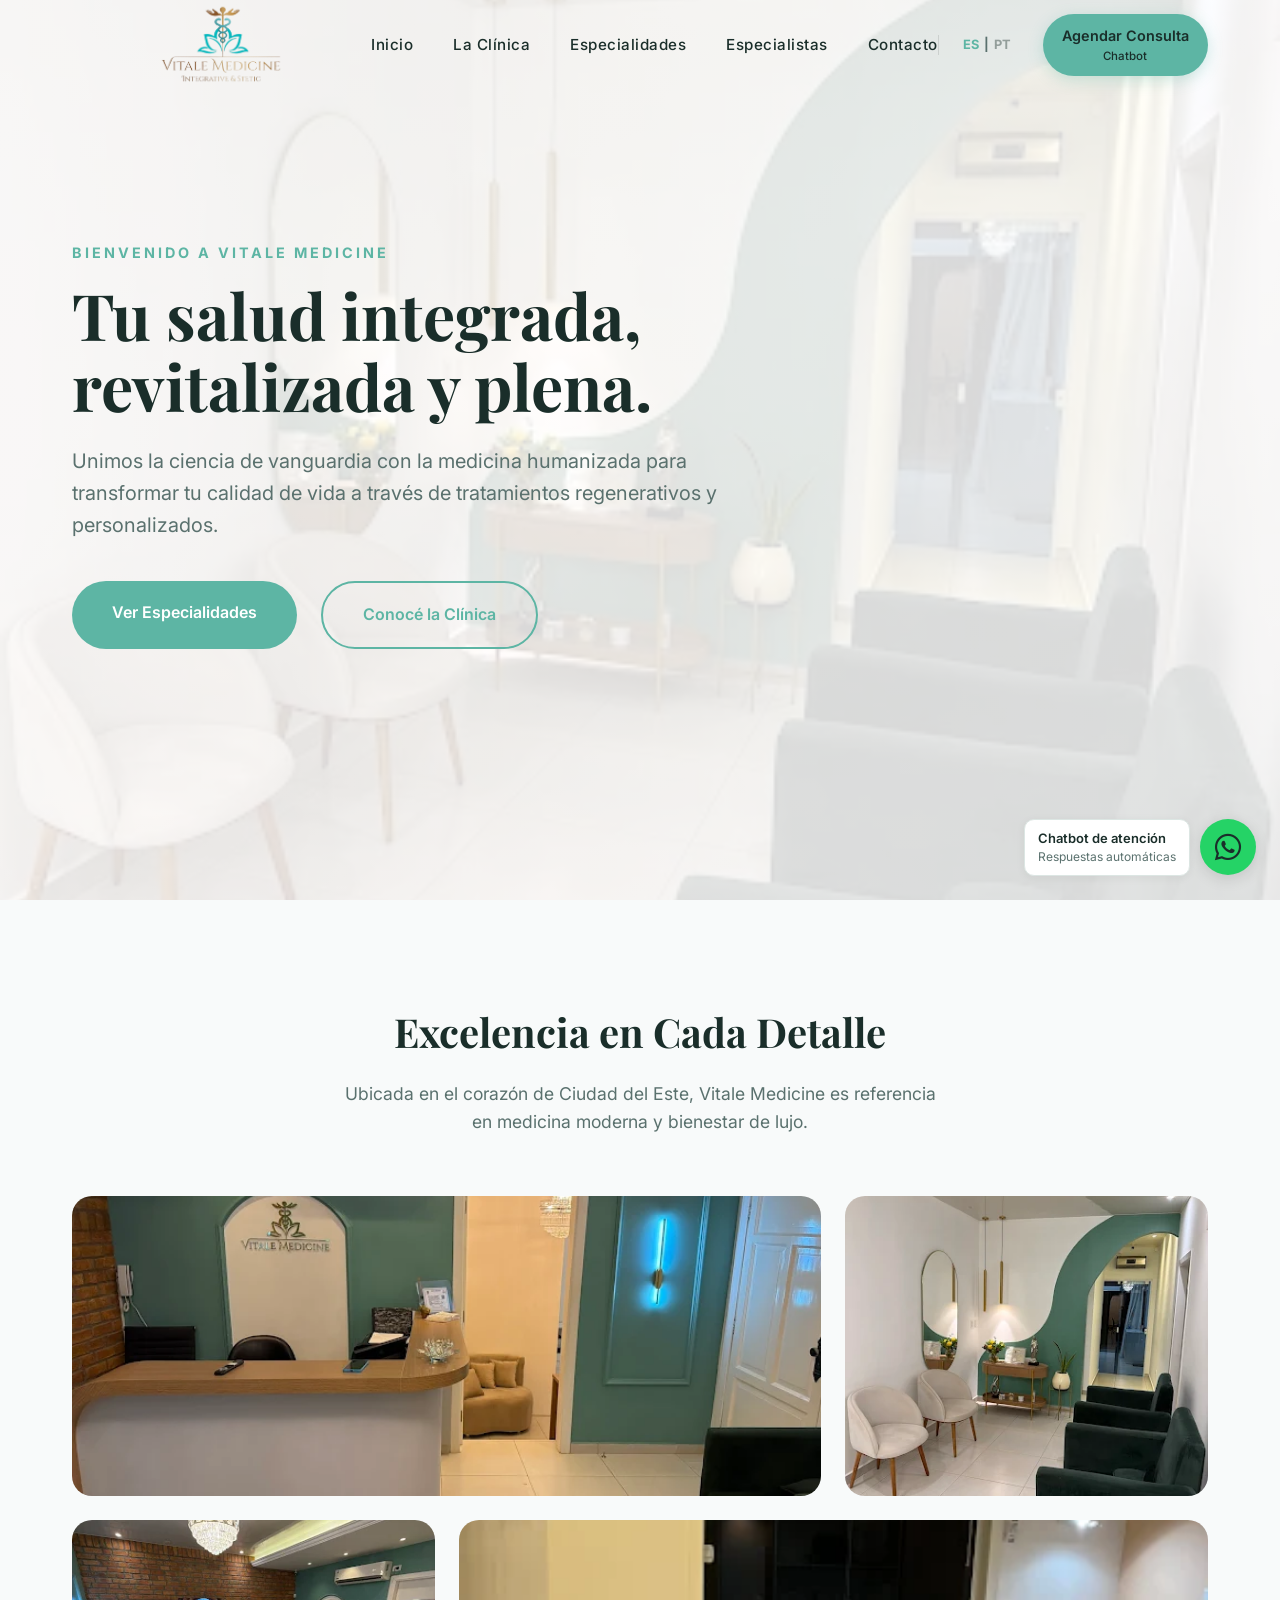
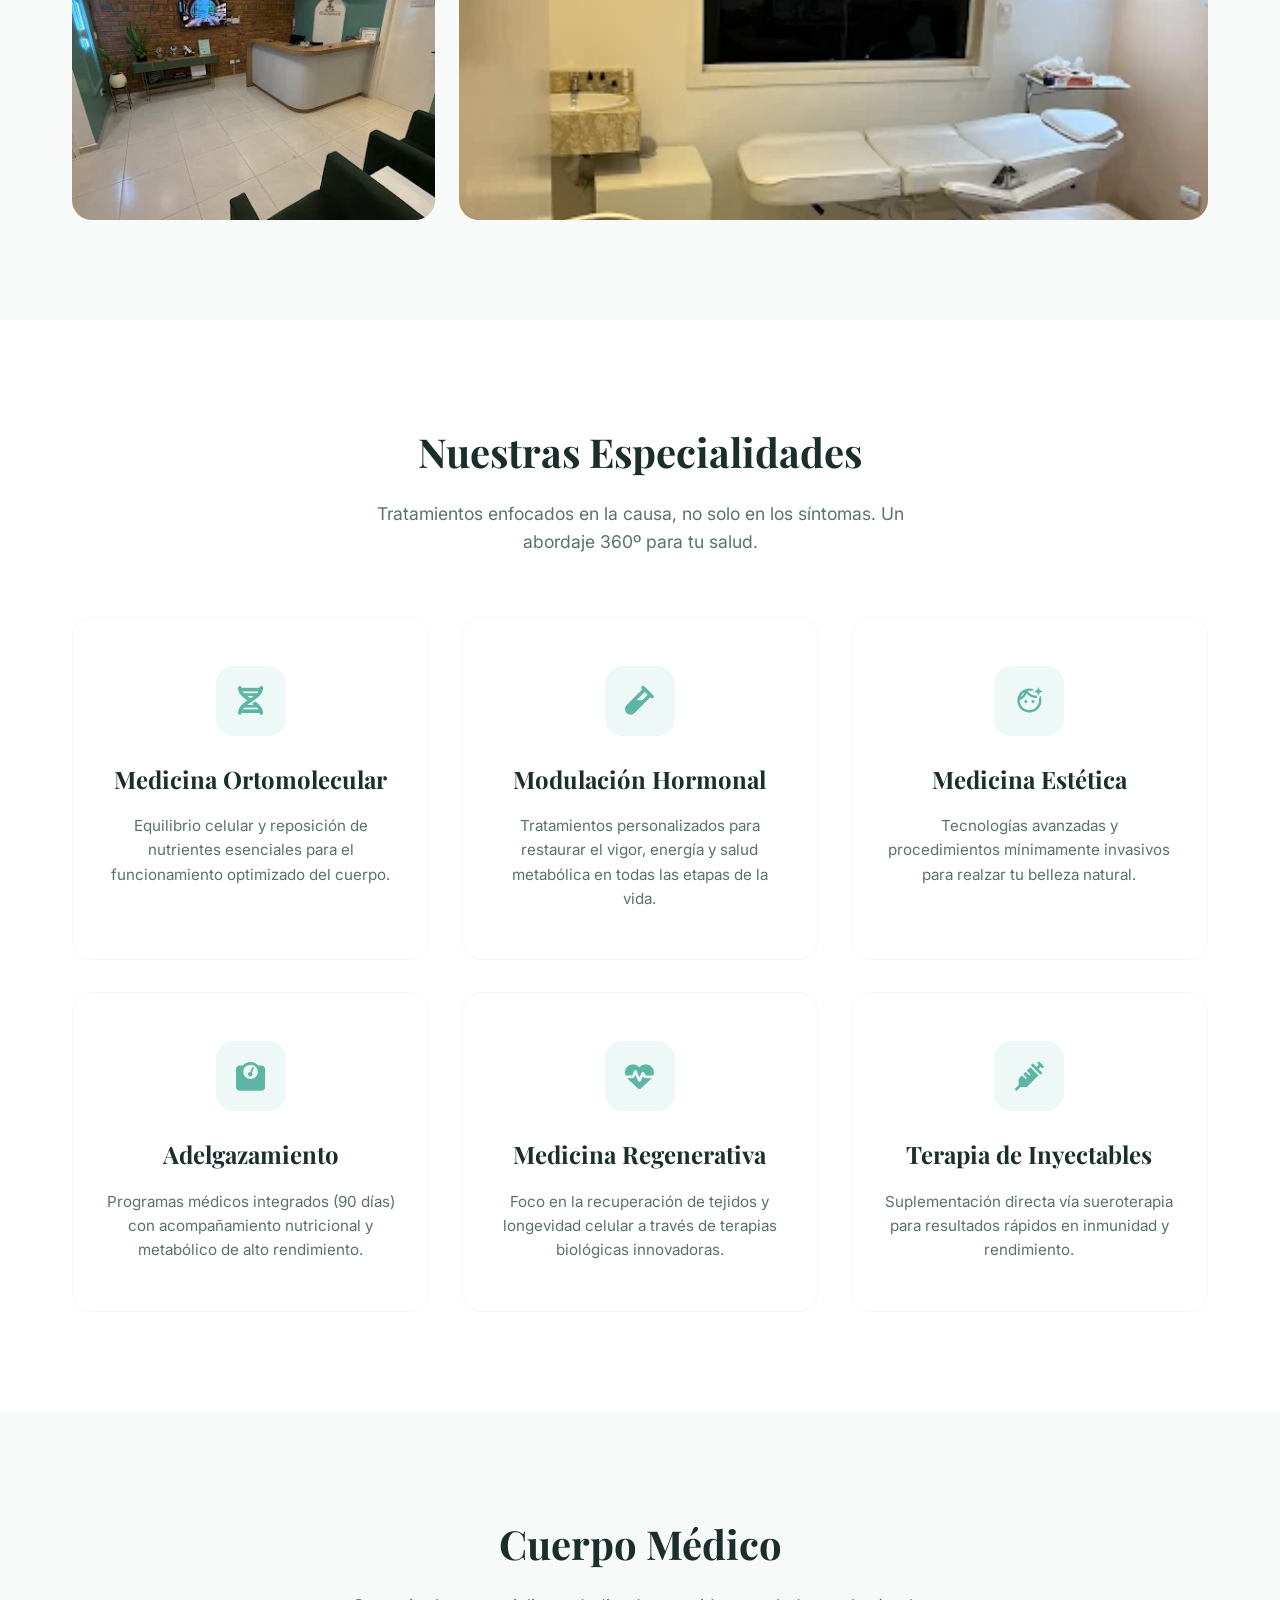
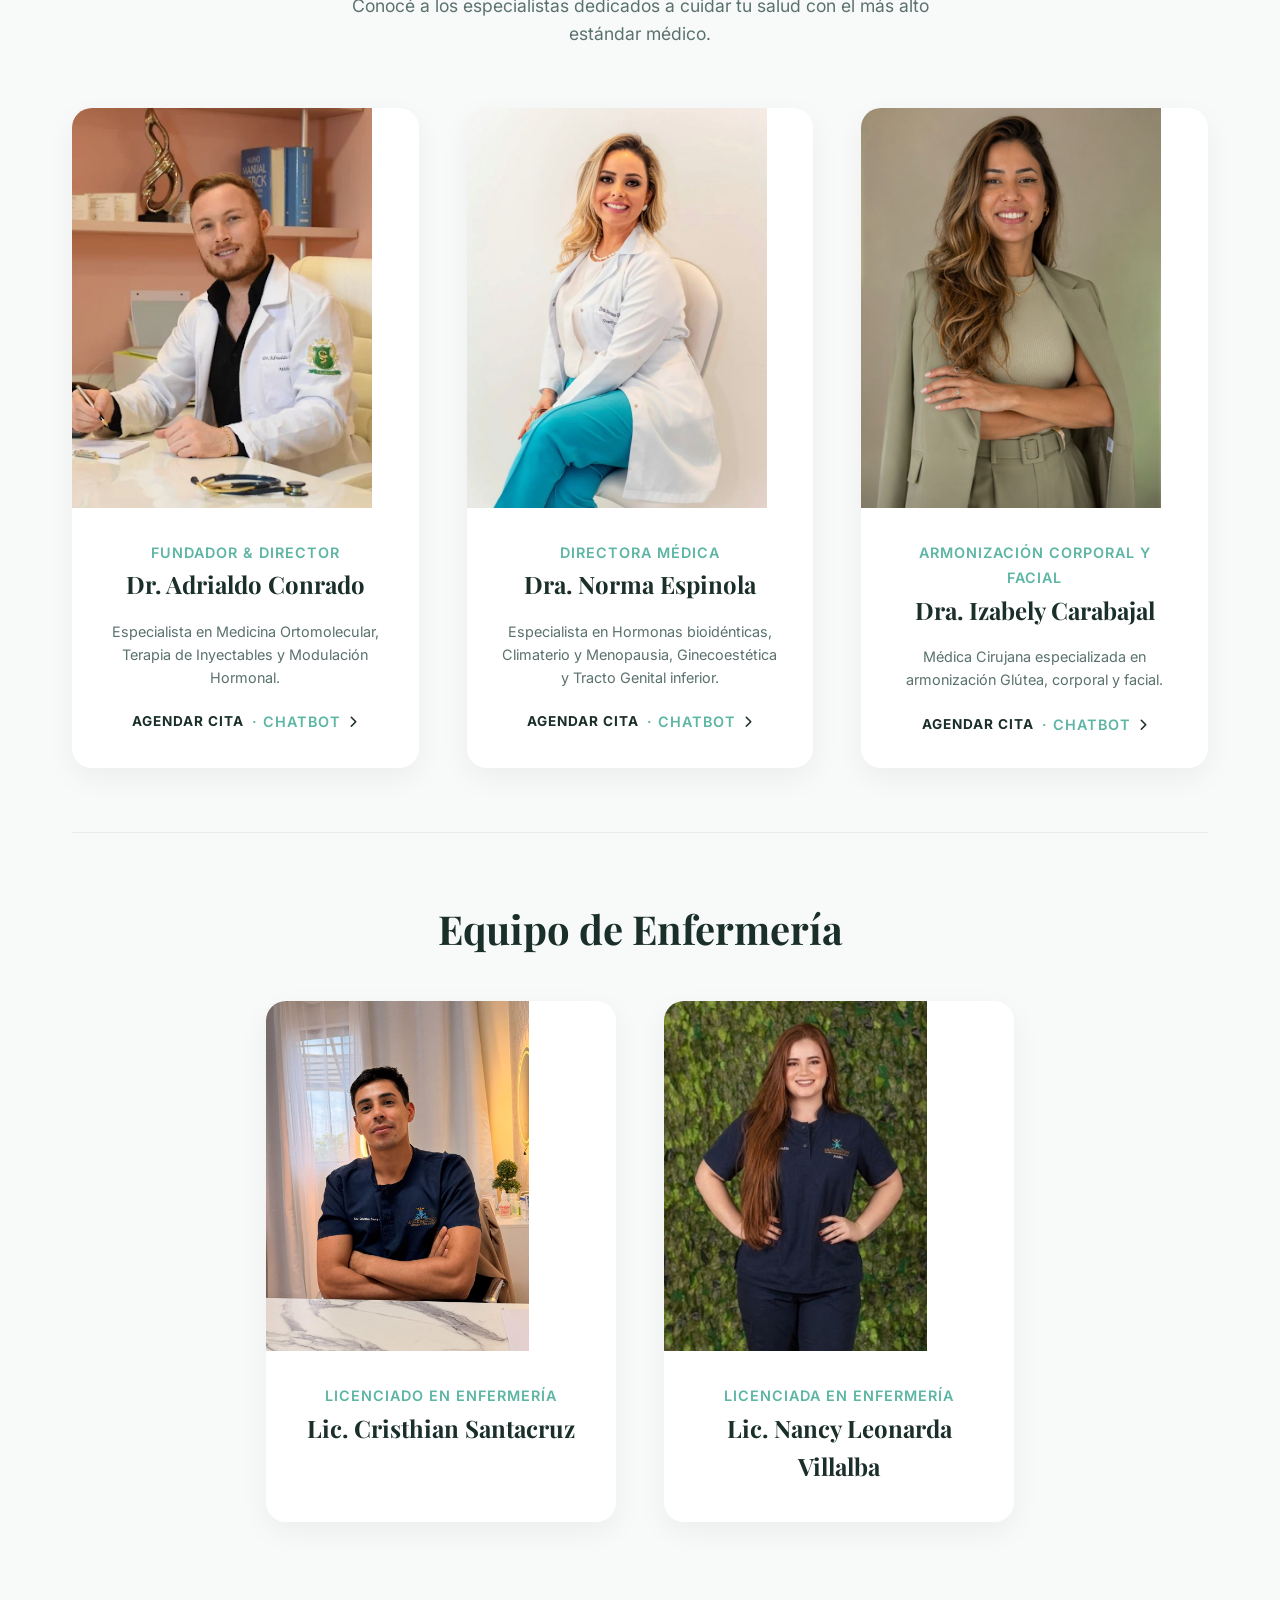
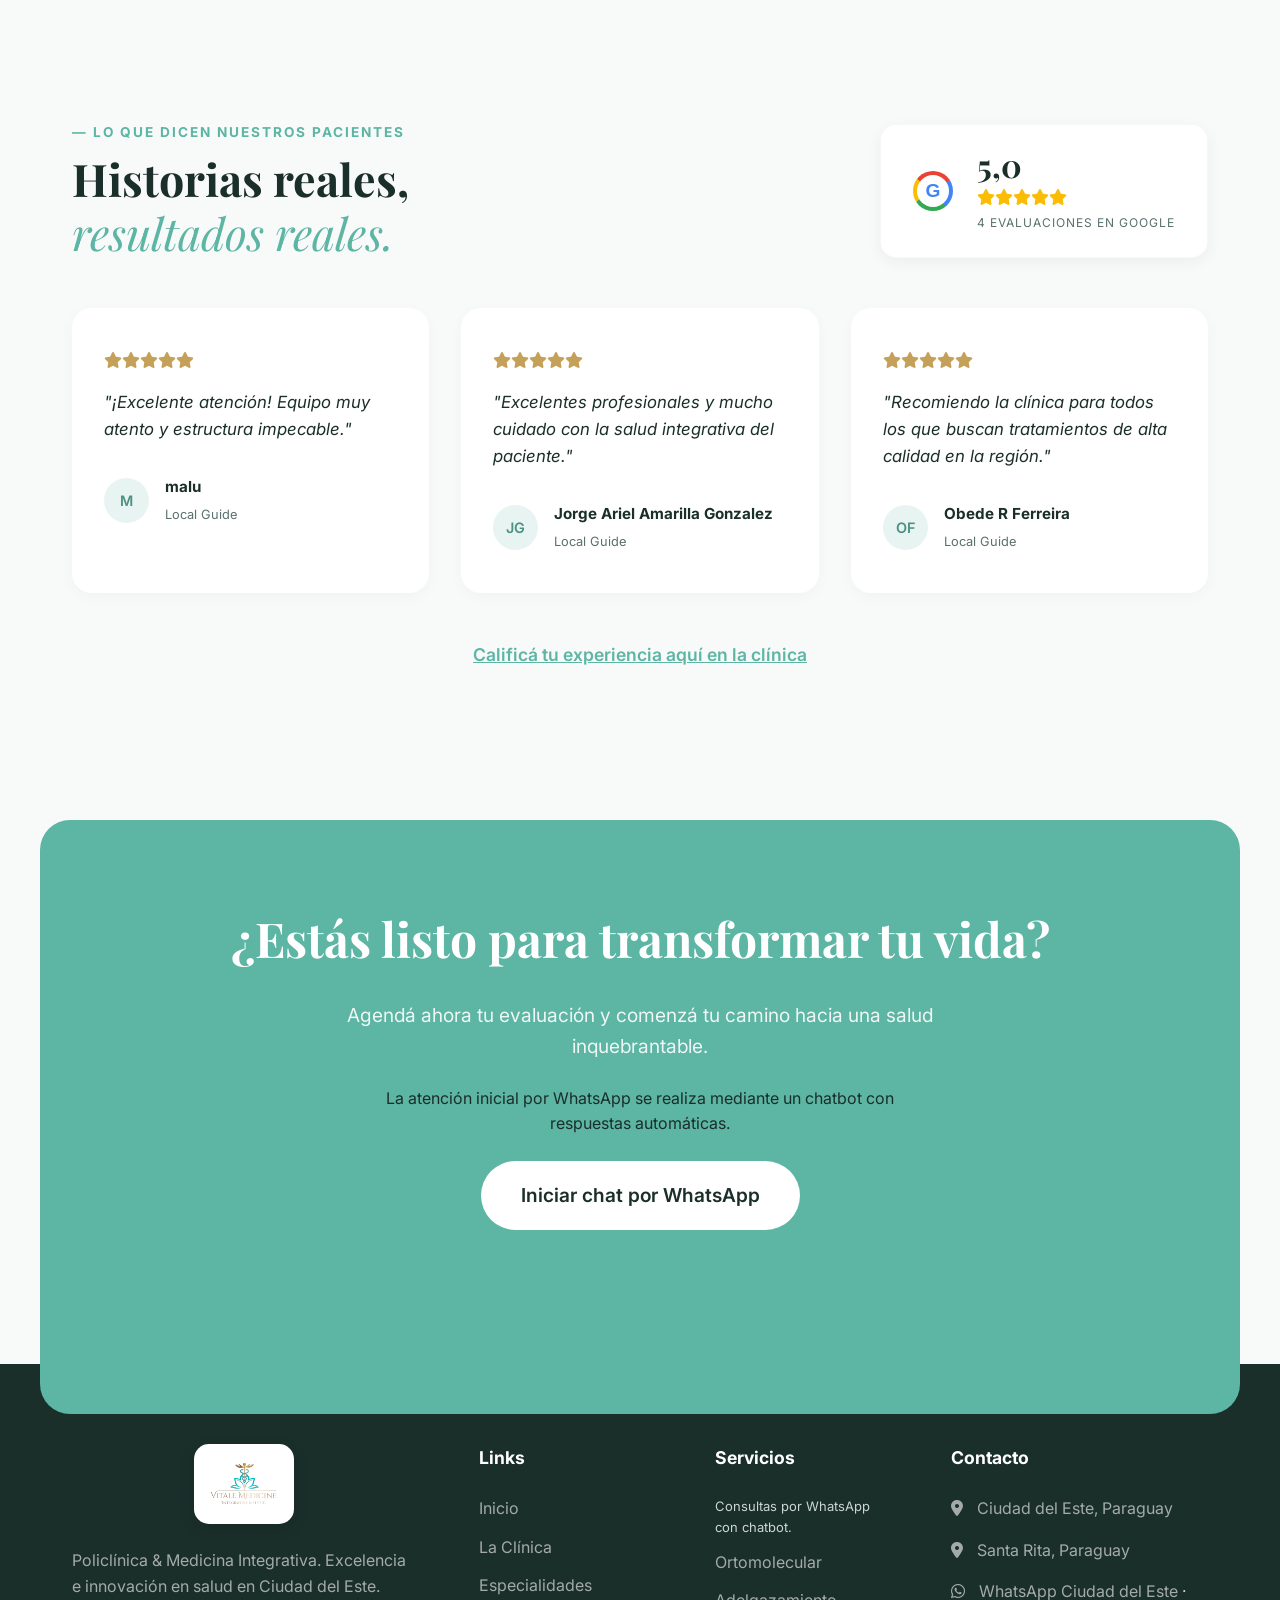
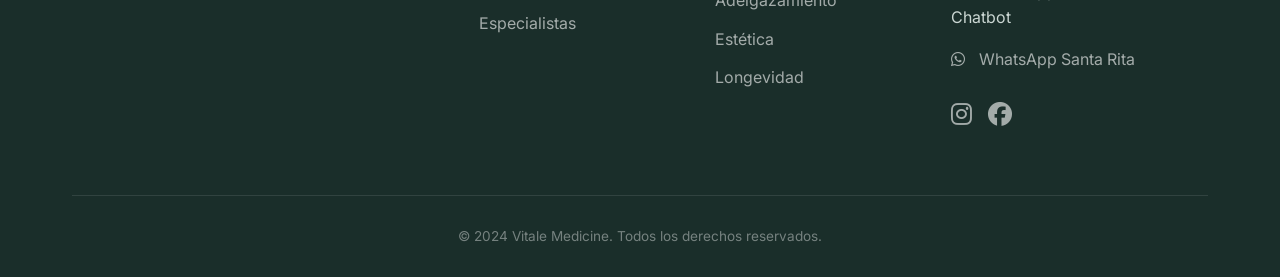
==== commit 573c8e66: "feat: identify automated WhatsApp service in Spanish and Portuguese" ====
--- a/index.html
+++ b/index.html
@@ -22,8 +22,9 @@
     <a href="#main-content" class="skip-link">Saltar al contenido principal</a>
 
     <!-- WhatsApp Float -->
-    <a href="https://wa.me/595985858524?text=Hola,%20tengo%20una%20consulta." class="whatsapp-float" target="_blank" aria-label="Consultar por WhatsApp">
+    <a href="https://wa.me/595985858524?text=Hola,%20tengo%20una%20consulta." class="whatsapp-float" target="_blank" aria-label="Chatbot de atención por WhatsApp — Respuestas automáticas">
         <i class="fab fa-whatsapp" aria-hidden="true"></i>
+        <span class="whatsapp-label" id="whatsapp-chatbot-info"><strong>Chatbot de atención</strong><span>Respuestas automáticas</span></span>
     </a>
 
     <!-- Navigation -->
@@ -43,7 +44,7 @@
                 <div class="lang-switch" role="group" aria-label="Selección de idioma">
                     <a href="index.html" class="active" title="Español" aria-current="page">ES</a> | <a href="pt.html" title="Português">PT</a>
                 </div>
-                <a href="https://wa.me/595985858524?text=Hola,%20me%20gustaría%20agendar%20una%20consulta%20en%20Vitale%20Medicine." class="nav-cta" target="_blank">Agendar Consulta</a>
+                <a href="https://wa.me/595985858524?text=Hola,%20me%20gustaría%20agendar%20una%20consulta%20en%20Vitale%20Medicine." class="nav-cta" target="_blank" aria-describedby="whatsapp-chatbot-info">Agendar Consulta <span class="chatbot-cta-label">Chatbot</span></a>
             </div>
             <button class="mobile-menu-toggle" type="button" aria-expanded="false" aria-controls="mobile-menu" aria-label="Abrir menú">
                 <i class="fas fa-bars" aria-hidden="true"></i>
@@ -56,7 +57,7 @@
                     <li><a href="#equipe">Especialistas</a></li>
                     <li><a href="#contato">Contacto</a></li>
                 </ul>
-                <a href="https://wa.me/595985858524?text=Hola,%20me%20gustaría%20agendar%20una%20consulta%20en%20Vitale%20Medicine." class="nav-cta mobile-nav-cta" target="_blank">Agendar Consulta</a>
+                <a href="https://wa.me/595985858524?text=Hola,%20me%20gustaría%20agendar%20una%20consulta%20en%20Vitale%20Medicine." class="nav-cta mobile-nav-cta" target="_blank" aria-describedby="whatsapp-chatbot-info">Agendar Consulta <span class="chatbot-cta-label">Chatbot</span></a>
             </div>
         </div>
     </nav>
@@ -103,7 +104,7 @@
     </section>
 
     <!-- Services Section -->
-    <section id="servicos">
+    <section id="servicos" style="background-color: #fff;">
         <div class="container">
             <div class="section-header reveal">
                 <h2>Nuestras Especialidades</h2>
@@ -156,7 +157,7 @@
             <div class="team-grid">
                 <div class="team-card reveal">
                     <div class="team-img">
-                        <a href="https://wa.me/595985858524?text=Hola,%20me%20gustaría%20agendar%20una%20consulta%20con%20el%20Dr.%20Adrialdo%20Conrado." target="_blank">
+                        <a href="https://wa.me/595985858524?text=Hola,%20me%20gustaría%20agendar%20una%20consulta%20con%20el%20Dr.%20Adrialdo%20Conrado." target="_blank" aria-describedby="whatsapp-chatbot-info">
                             <img src="vitale/dr. Adho conrado.webp" alt="Dr. Adrialdo Conrado" width="680" height="454" loading="lazy" decoding="async">
                         </a>
                     </div>
@@ -164,13 +165,13 @@
                         <span>Fundador & Director</span>
                         <h3>Dr. Adrialdo Conrado</h3>
                         <p>Especialista en Medicina Ortomolecular, Terapia de Inyectables y Modulación Hormonal.</p>
-                        <a href="https://wa.me/595985858524?text=Hola,%20me%20gustaría%20agendar%20una%20consulta%20con%20el%20Dr.%20Adrialdo%20Conrado." target="_blank" class="team-cta">Agendar Cita <i class="fas fa-chevron-right" aria-hidden="true"></i></a>
+                        <a href="https://wa.me/595985858524?text=Hola,%20me%20gustaría%20agendar%20una%20consulta%20con%20el%20Dr.%20Adrialdo%20Conrado." target="_blank" class="team-cta" aria-describedby="whatsapp-chatbot-info">Agendar Cita <span class="chatbot-cta-label">· Chatbot</span> <i class="fas fa-chevron-right" aria-hidden="true"></i></a>
                     </div>
                 </div>
 
                 <div class="team-card reveal">
                     <div class="team-img">
-                        <a href="https://wa.me/595985858524?text=Hola,%20me%20gustaría%20agendar%20una%20consulta%20con%20la%20Dra.%20Norma%20Espinola." target="_blank">
+                        <a href="https://wa.me/595985858524?text=Hola,%20me%20gustaría%20agendar%20una%20consulta%20con%20la%20Dra.%20Norma%20Espinola." target="_blank" aria-describedby="whatsapp-chatbot-info">
                             <img src="vitale/Norma Espinola.jpeg" alt="Dra. Norma Espinola" width="1298" height="1600" loading="lazy" decoding="async">
                         </a>
                     </div>
@@ -178,13 +179,13 @@
                         <span>Directora Médica</span>
                         <h3>Dra. Norma Espinola</h3>
                         <p>Especialista en Hormonas bioidénticas, Climaterio y Menopausia, Ginecoestética y Tracto Genital inferior.</p>
-                        <a href="https://wa.me/595985858524?text=Hola,%20me%20gustaría%20agendar%20una%20consulta%20con%20la%20Dra.%20Norma%20Espinola." target="_blank" class="team-cta">Agendar Cita <i class="fas fa-chevron-right" aria-hidden="true"></i></a>
+                        <a href="https://wa.me/595985858524?text=Hola,%20me%20gustaría%20agendar%20una%20consulta%20con%20la%20Dra.%20Norma%20Espinola." target="_blank" class="team-cta" aria-describedby="whatsapp-chatbot-info">Agendar Cita <span class="chatbot-cta-label">· Chatbot</span> <i class="fas fa-chevron-right" aria-hidden="true"></i></a>
                     </div>
                 </div>
 
                 <div class="team-card reveal">
                     <div class="team-img">
-                        <a href="https://wa.me/595985858524?text=Hola,%20me%20gustaría%20agendar%20una%20consulta%20con%20la%20Dra.%20Izabely%20Carabajal." target="_blank">
+                        <a href="https://wa.me/595985858524?text=Hola,%20me%20gustaría%20agendar%20una%20consulta%20con%20la%20Dra.%20Izabely%20Carabajal." target="_blank" aria-describedby="whatsapp-chatbot-info">
                             <img src="vitale/Izabely Carabajal.jpeg" alt="Dra. Izabely Carabajal" width="1000" height="1600" loading="lazy" decoding="async" style="object-position: top;">
                         </a>
                     </div>
@@ -192,7 +193,7 @@
                         <span>Armonización Corporal y Facial</span>
                         <h3>Dra. Izabely Carabajal</h3>
                         <p>Médica Cirujana especializada en armonización Glútea, corporal y facial.</p>
-                        <a href="https://wa.me/595985858524?text=Hola,%20me%20gustaría%20agendar%20una%20consulta%20con%20la%20Dra.%20Izabely%20Carabajal." target="_blank" class="team-cta">Agendar Cita <i class="fas fa-chevron-right" aria-hidden="true"></i></a>
+                        <a href="https://wa.me/595985858524?text=Hola,%20me%20gustaría%20agendar%20una%20consulta%20con%20la%20Dra.%20Izabely%20Carabajal." target="_blank" class="team-cta" aria-describedby="whatsapp-chatbot-info">Agendar Cita <span class="chatbot-cta-label">· Chatbot</span> <i class="fas fa-chevron-right" aria-hidden="true"></i></a>
                     </div>
                 </div>
                 
@@ -200,12 +201,12 @@
 
             <!-- Equipo de Enfermería -->
             <div class="nursing-section reveal">
-                <div class="section-header">
+                <div class="section-header" style="margin-bottom: 40px;">
                     <h2>Equipo de Enfermería</h2>
                 </div>
-                <div class="team-grid">
+                <div class="team-grid" style="grid-template-columns: repeat(auto-fit, minmax(300px, 350px)); justify-content: center;">
                     <div class="team-card">
-                        <div class="team-img">
+                        <div class="team-img" style="height: 350px;">
                             <img src="vitale/Santacruz.jpeg" alt="Lic. Cristhian Santacruz" width="960" height="1280" loading="lazy" decoding="async" style="object-position: top;">
                         </div>
                         <div class="team-info">
@@ -215,7 +216,7 @@
                     </div>
 
                     <div class="team-card">
-                        <div class="team-img">
+                        <div class="team-img" style="height: 350px;">
                             <img src="vitale/Nancy.jpeg" alt="Lic. Nancy Leonarda Villalba" width="680" height="810" loading="lazy" decoding="async" style="object-position: top;">
                         </div>
                         <div class="team-info">
@@ -229,7 +230,7 @@
     </section>
 
     <!-- Reviews Section -->
-    <section id="reviews" class="reviews">
+    <section id="reviews" class="reviews" style="background-color: var(--bg-light);">
         <div class="container">
             <div class="reviews-header-container reveal">
                 <div class="reviews-title-area">
@@ -259,7 +260,7 @@
                     <div class="review-author">
                         <div class="author-avatar">M</div>
                         <div class="author-info">
-                            <h3>malu</h3>
+                            <h4>malu</h4>
                             <span>Local Guide</span>
                         </div>
                     </div>
@@ -273,7 +274,7 @@
                     <div class="review-author">
                         <div class="author-avatar">JG</div>
                         <div class="author-info">
-                            <h3>Jorge Ariel Amarilla Gonzalez</h3>
+                            <h4>Jorge Ariel Amarilla Gonzalez</h4>
                             <span>Local Guide</span>
                         </div>
                     </div>
@@ -287,25 +288,26 @@
                     <div class="review-author">
                         <div class="author-avatar">OF</div>
                         <div class="author-info">
-                            <h3>Obede R Ferreira</h3>
+                            <h4>Obede R Ferreira</h4>
                             <span>Local Guide</span>
                         </div>
                     </div>
                 </div>
             </div>
             
-            <div class="reviews-action reveal">
-                <a href="https://www.google.com/search?sca_esv=33295543d8b8cd1e&sxsrf=ANbL-n5KFuhDO7dCr-gyR2C6js0a-xaOXQ:1776961160508&kgmid=/g/11tnt2vb81&q=VITALE+MEDICINE+INTEGRATIVE+POLICL%C3%8DNICA&shem=dlvs1,epsd1&shndl=30&source=sh/x/loc/uni/m1/1&kgs=5053ca33d8c32abd&utm_source=dlvs1,epsd1,sh/x/loc/uni/m1/1#lrd=0x94f6853256cb9a8f:0xfe8d04796a97cdee,3,,,," target="_blank">Calificá tu experiencia aquí en la clínica</a>
+            <div style="text-align: center; margin-top: 3rem;" class="reveal">
+                <a href="https://www.google.com/search?sca_esv=33295543d8b8cd1e&sxsrf=ANbL-n5KFuhDO7dCr-gyR2C6js0a-xaOXQ:1776961160508&kgmid=/g/11tnt2vb81&q=VITALE+MEDICINE+INTEGRATIVE+POLICL%C3%8DNICA&shem=dlvs1,epsd1&shndl=30&source=sh/x/loc/uni/m1/1&kgs=5053ca33d8c32abd&utm_source=dlvs1,epsd1,sh/x/loc/uni/m1/1#lrd=0x94f6853256cb9a8f:0xfe8d04796a97cdee,3,,,," target="_blank" style="color: var(--primary); text-decoration: underline; font-weight: 600; font-size: 1.1rem;">Calificá tu experiencia aquí en la clínica</a>
             </div>
         </div>
     </section>
 
     <!-- CTA Section -->
-    <section id="contato" class="reveal">
-        <div class="container">
-            <h2 class="serif">¿Estás listo para transformar tu vida?</h2>
-            <p>Agendá ahora tu evaluación y comenzá tu camino hacia una salud inquebrantable.</p>
-            <a href="https://wa.me/595985858524?text=Hola,%20me%20gustaría%20recibir%20más%20información%20sobre%20los%20tratamientos%20de%20Vitale%20Medicine." class="btn-primary" target="_blank">Hablar con Atención</a>
+    <section id="contato" class="reveal" style="padding: 0;">
+        <div class="container" style="background: var(--primary); border-radius: 30px; padding: 80px 40px; color: white; text-align: center; transform: translateY(50px);">
+            <h2 class="serif" style="font-size: 3rem; margin-bottom: 1.5rem;">¿Estás listo para transformar tu vida?</h2>
+            <p style="font-size: 1.2rem; opacity: 0.9; max-width: 600px; margin: 0 auto 2.5rem;">Agendá ahora tu evaluación y comenzá tu camino hacia una salud inquebrantable.</p>
+            <p class="contact-chatbot-note">La atención inicial por WhatsApp se realiza mediante un chatbot con respuestas automáticas.</p>
+            <a href="https://wa.me/595985858524?text=Hola,%20me%20gustaría%20recibir%20más%20información%20sobre%20los%20tratamientos%20de%20Vitale%20Medicine." class="btn-primary" style="background: var(--bg-white); color: var(--primary); font-size: 1.2rem; display: inline-block; padding: 1.2rem 2.5rem;" target="_blank" aria-describedby="whatsapp-chatbot-info">Iniciar chat por WhatsApp</a>
         </div>
     </section>
     </main>
@@ -319,7 +321,7 @@
                     <p>Policlínica & Medicina Integrativa. Excelencia e innovación en salud en Ciudad del Este.</p>
                 </div>
                 <div class="footer-links">
-                    <h3>Links</h3>
+                    <h4>Links</h4>
                     <ul>
                         <li><a href="#home">Inicio</a></li>
                         <li><a href="#sobre">La Clínica</a></li>
@@ -328,23 +330,24 @@
                     </ul>
                 </div>
                 <div class="footer-links">
-                    <h3>Servicios</h3>
+                    <h4>Servicios</h4>
+                    <p class="footer-chatbot-note">Consultas por WhatsApp con chatbot.</p>
                     <ul>
-                        <li><a href="https://wa.me/595985858524?text=Hola,%20me%20gustaría%20agendar%20una%20consulta%20sobre%20Medicina%20Ortomolecular." target="_blank">Ortomolecular</a></li>
-                        <li><a href="https://wa.me/595985858524?text=Hola,%20me%20gustaría%20agendar%20una%20consulta%20sobre%20Adelgazamiento." target="_blank">Adelgazamiento</a></li>
-                        <li><a href="https://wa.me/595985858524?text=Hola,%20me%20gustaría%20agendar%20una%20consulta%20sobre%20Medicina%20Estética." target="_blank">Estética</a></li>
-                        <li><a href="https://wa.me/595985858524?text=Hola,%20me%20gustaría%20agendar%20una%20consulta%20sobre%20Medicina%20Regenerativa%20y%20Longevidad." target="_blank">Longevidad</a></li>
+                        <li><a href="https://wa.me/595985858524?text=Hola,%20me%20gustaría%20agendar%20una%20consulta%20sobre%20Medicina%20Ortomolecular." target="_blank" aria-describedby="whatsapp-chatbot-info">Ortomolecular</a></li>
+                        <li><a href="https://wa.me/595985858524?text=Hola,%20me%20gustaría%20agendar%20una%20consulta%20sobre%20Adelgazamiento." target="_blank" aria-describedby="whatsapp-chatbot-info">Adelgazamiento</a></li>
+                        <li><a href="https://wa.me/595985858524?text=Hola,%20me%20gustaría%20agendar%20una%20consulta%20sobre%20Medicina%20Estética." target="_blank" aria-describedby="whatsapp-chatbot-info">Estética</a></li>
+                        <li><a href="https://wa.me/595985858524?text=Hola,%20me%20gustaría%20agendar%20una%20consulta%20sobre%20Medicina%20Regenerativa%20y%20Longevidad." target="_blank" aria-describedby="whatsapp-chatbot-info">Longevidad</a></li>
                     </ul>
                 </div>
-                <div class="footer-links footer-contact">
-                    <h3>Contacto</h3>
-                    <p><a href="https://maps.app.goo.gl/9fSh8jvUTGKoyaDp8" target="_blank"><i class="fas fa-location-dot" aria-hidden="true"></i> Ciudad del Este, Paraguay</a></p>
-                    <p><a href="https://maps.app.goo.gl/PgELHuCTtpFtmQd78" target="_blank"><i class="fas fa-location-dot" aria-hidden="true"></i> Santa Rita, Paraguay</a></p>
-                    <p><a href="https://wa.me/595985858524?text=Hola,%20me%20gustaría%20agendar%20una%20consulta." target="_blank"><i class="fab fa-whatsapp" aria-hidden="true"></i> WhatsApp Ciudad del Este</a></p>
-                    <p><a href="https://wa.me/595985700272?text=Hola,%20me%20gustaría%20agendar%20una%20consulta." target="_blank"><i class="fab fa-whatsapp" aria-hidden="true"></i> WhatsApp Santa Rita</a></p>
-                    <div class="footer-socials">
-                        <a href="https://www.instagram.com/vitale.medicine/" target="_blank" aria-label="Instagram de Vitale Medicine"><i class="fab fa-instagram" aria-hidden="true"></i></a>
-                        <a href="https://www.facebook.com/vitale.cde/" target="_blank" aria-label="Facebook de Vitale Medicine"><i class="fab fa-facebook" aria-hidden="true"></i></a>
+                <div class="footer-links">
+                    <h4>Contacto</h4>
+                    <p style="margin-bottom: 1rem;"><a href="https://maps.app.goo.gl/9fSh8jvUTGKoyaDp8" target="_blank" style="color: rgba(255,255,255,0.6);"><i class="fas fa-location-dot" style="margin-right: 10px;" aria-hidden="true"></i> Ciudad del Este, Paraguay</a></p>
+                    <p style="margin-bottom: 1rem;"><a href="https://maps.app.goo.gl/PgELHuCTtpFtmQd78" target="_blank" style="color: rgba(255,255,255,0.6);"><i class="fas fa-location-dot" style="margin-right: 10px;" aria-hidden="true"></i> Santa Rita, Paraguay</a></p>
+                    <p style="margin-bottom: 1rem;"><a href="https://wa.me/595985858524?text=Hola,%20me%20gustaría%20agendar%20una%20consulta." target="_blank" style="color: rgba(255,255,255,0.6);" aria-describedby="whatsapp-chatbot-info"><i class="fab fa-whatsapp" style="margin-right: 10px;" aria-hidden="true"></i> WhatsApp Ciudad del Este <span class="footer-chatbot-label">· Chatbot</span></a></p>
+                    <p style="margin-bottom: 1rem;"><a href="https://wa.me/595985700272?text=Hola,%20me%20gustaría%20agendar%20una%20consulta." target="_blank" style="color: rgba(255,255,255,0.6);"><i class="fab fa-whatsapp" style="margin-right: 10px;" aria-hidden="true"></i> WhatsApp Santa Rita</a></p>
+                    <div style="display: flex; gap: 1rem; margin-top: 1.5rem;">
+                        <a href="https://www.instagram.com/vitale.medicine/" target="_blank" style="font-size: 1.5rem; color: rgba(255,255,255,0.6);" aria-label="Instagram de Vitale Medicine"><i class="fab fa-instagram" aria-hidden="true"></i></a>
+                        <a href="https://www.facebook.com/vitale.cde/" target="_blank" style="font-size: 1.5rem; color: rgba(255,255,255,0.6);" aria-label="Facebook de Vitale Medicine"><i class="fab fa-facebook" aria-hidden="true"></i></a>
                     </div>
                 </div>
             </div>
--- a/styles.css
+++ b/styles.css
@@ -1,22 +1,17 @@
 :root {
     --primary: #5DB5A4;
-    --primary-light: #7EC7BA;
-    --primary-dark: #2F766A;
+    --primary-light: #7ec7ba;
+    --primary-dark: #4a9183;
     --accent: #C5A059;
     --accent-light: #d4b882;
     --text-dark: #1A2E2A;
     --text-light: #5A716E;
     --bg-light: #F8FAFA;
-    --bg-soft: #F4F8F7;
     --bg-white: #FFFFFF;
-    --border: #D9E4E1;
     --glass: rgba(255, 255, 255, 0.8);
-    --shadow: 0 6px 20px rgba(26, 46, 42, 0.06);
-    --shadow-interactive: 0 10px 26px rgba(26, 46, 42, 0.09);
-    --shadow-hover: 0 14px 30px rgba(26, 46, 42, 0.12);
-    --duration-fast: 180ms;
-    --duration-base: 240ms;
-    --ease-out: cubic-bezier(0.22, 1, 0.36, 1);
+    --shadow: 0 10px 30px rgba(0, 0, 0, 0.05);
+    --shadow-hover: 0 20px 40px rgba(0, 0, 0, 0.1);
+    --transition: all 0.4s cubic-bezier(0.165, 0.84, 0.44, 1);
 }
 
 * {
@@ -30,6 +25,7 @@
     background-color: var(--bg-light);
     color: var(--text-dark);
     line-height: 1.6;
+    overflow-x: hidden;
 }
 
 h1, h2, h3, .serif {
@@ -40,10 +36,11 @@
 a {
     text-decoration: none;
     color: inherit;
+    transition: var(--transition);
 }
 
 :focus-visible {
-    outline: 3px solid var(--primary-dark);
+    outline: 3px solid var(--accent);
     outline-offset: 4px;
 }
 
@@ -89,7 +86,7 @@
 }
 
 .section-header h2 {
-    font-size: clamp(2rem, 1.5rem + 2vw, 2.5rem);
+    font-size: 2.5rem;
     margin-bottom: 1rem;
     color: var(--text-dark);
 }
@@ -112,9 +109,7 @@
     width: 100%;
     z-index: 1000;
     background: transparent;
-    transition: height var(--duration-base) var(--ease-out),
-                background-color var(--duration-base) var(--ease-out),
-                box-shadow var(--duration-base) var(--ease-out);
+    transition: var(--transition);
 }
 
 nav.scrolled {
@@ -132,14 +127,9 @@
     position: relative;
 }
 
-.logo {
-    flex: 0 0 auto;
-}
-
 .logo img {
     height: 90px;
-    width: auto;
-    transition: height var(--duration-base) var(--ease-out);
+    transition: var(--transition);
     object-fit: contain;
 }
 
@@ -158,11 +148,10 @@
     color: var(--text-dark);
     letter-spacing: 0.5px;
     white-space: nowrap;
-    transition: color var(--duration-fast) ease;
 }
 
 .nav-links a:hover {
-    color: var(--primary-dark);
+    color: var(--primary);
 }
 
 .nav-actions {
@@ -185,35 +174,33 @@
 .lang-switch a {
     color: var(--text-dark) !important;
     opacity: 0.4;
-    transition: color var(--duration-fast) ease,
-                opacity var(--duration-fast) ease;
+    transition: var(--transition);
 }
 
 .lang-switch a.active {
-    color: var(--primary-dark) !important;
+    color: var(--primary) !important;
     opacity: 1;
-    text-decoration: underline;
-    text-decoration-thickness: 2px;
-    text-underline-offset: 4px;
 }
 
 .lang-switch a:hover {
     opacity: 1;
-    color: var(--primary-dark) !important;
+    color: var(--primary) !important;
 }
 
 .nav-cta {
-    background: var(--primary-dark);
+    background: var(--primary);
     color: white;
     padding: 0.8rem 1.8rem;
     border-radius: 50px;
     font-weight: 600;
     font-size: 0.9rem;
     box-shadow: 0 4px 15px rgba(93, 181, 164, 0.3);
-    transition: color var(--duration-base) ease,
-                background-color var(--duration-base) ease,
-                box-shadow var(--duration-base) var(--ease-out),
-                transform var(--duration-base) var(--ease-out);
+}
+
+.nav-cta:hover {
+    background: var(--primary-dark);
+    transform: translateY(-2px);
+    box-shadow: 0 6px 20px rgba(93, 181, 164, 0.4);
 }
 
 .mobile-menu-toggle,
@@ -227,7 +214,7 @@
     min-height: 100dvh;
     display: flex;
     align-items: center;
-    background: linear-gradient(rgba(255, 255, 255, 0.82), rgba(255, 255, 255, 0.82)),
+    background: linear-gradient(rgba(255, 255, 255, 0.85), rgba(255, 255, 255, 0.85)), 
                 url('vitale/sala de espera.webp') center/cover no-repeat;
     padding-top: 90px;
 }
@@ -243,7 +230,7 @@
 }
 
 .hero-tagline {
-    color: var(--primary-dark);
+    color: var(--primary);
     font-weight: 700;
     text-transform: uppercase;
     letter-spacing: 3px;
@@ -274,36 +261,26 @@
 }
 
 .btn-primary {
-    display: inline-flex;
-    align-items: center;
-    justify-content: center;
-    min-height: 48px;
-    background: var(--primary-dark);
+    display: inline-block;
+    background: var(--primary);
     color: white;
     padding: 1.2rem 2.5rem;
     border-radius: 50px;
     font-weight: 600;
-    transition: color var(--duration-base) ease,
-                background-color var(--duration-base) ease,
-                box-shadow var(--duration-base) var(--ease-out),
-                transform var(--duration-base) var(--ease-out);
 }
 
 .btn-secondary {
-    display: inline-flex;
-    align-items: center;
-    justify-content: center;
-    min-height: 48px;
-    border: 2px solid var(--primary-dark);
-    color: var(--primary-dark);
+    display: inline-block;
+    border: 2px solid var(--primary);
+    color: var(--primary);
     padding: 1.2rem 2.5rem;
     border-radius: 50px;
     font-weight: 600;
-    transition: color var(--duration-base) ease,
-                background-color var(--duration-base) ease,
-                border-color var(--duration-base) ease,
-                box-shadow var(--duration-base) var(--ease-out),
-                transform var(--duration-base) var(--ease-out);
+}
+
+.btn-primary:hover, .btn-secondary:hover {
+    transform: translateY(-3px);
+    box-shadow: var(--shadow-hover);
 }
 
 /* --- Services Grid --- */
@@ -316,13 +293,16 @@
 .service-card {
     background: var(--bg-white);
     padding: 3rem 2rem;
-    border-radius: 16px;
+    border-radius: 20px;
     text-align: center;
-    border: 1px solid var(--border);
-    box-shadow: var(--shadow);
-    transition: border-color var(--duration-base) ease,
-                box-shadow var(--duration-base) var(--ease-out),
-                transform var(--duration-base) var(--ease-out);
+    transition: var(--transition);
+    border: 1px solid rgba(0,0,0,0.03);
+}
+
+.service-card:hover {
+    transform: translateY(-10px);
+    box-shadow: var(--shadow-hover);
+    border-color: var(--primary-light);
 }
 
 .service-icon {
@@ -334,7 +314,7 @@
     align-items: center;
     justify-content: center;
     margin: 0 auto 1.5rem;
-    color: var(--primary-dark);
+    color: var(--primary);
     font-size: 1.8rem;
 }
 
@@ -357,17 +337,18 @@
 
 .team-card {
     background: var(--bg-white);
-    border: 1px solid var(--border);
-    border-radius: 16px;
+    border-radius: 20px;
     overflow: hidden;
-    box-shadow: var(--shadow-interactive);
-    transition: border-color var(--duration-base) ease,
-                box-shadow var(--duration-base) var(--ease-out),
-                transform var(--duration-base) var(--ease-out);
+    box-shadow: var(--shadow);
+    transition: var(--transition);
+}
+
+.team-card:hover {
+    transform: translateY(-5px);
+    box-shadow: var(--shadow-hover);
 }
 
 .team-img {
-    width: 100%;
     height: 400px;
     aspect-ratio: 3 / 4;
     overflow: hidden;
@@ -377,8 +358,11 @@
     width: 100%;
     height: 100%;
     object-fit: cover;
-    transition: filter var(--duration-base) ease,
-                transform var(--duration-base) var(--ease-out);
+    transition: var(--transition);
+}
+
+.team-card:hover .team-img img {
+    transform: scale(1.05);
 }
 
 .team-info {
@@ -392,7 +376,7 @@
 }
 
 .team-info span {
-    color: var(--primary-dark);
+    color: var(--primary);
     font-weight: 600;
     font-size: 0.9rem;
     text-transform: uppercase;
@@ -410,19 +394,21 @@
     display: inline-flex;
     align-items: center;
     gap: 8px;
-    color: var(--primary-dark);
+    color: var(--primary);
     font-weight: 700;
     font-size: 0.85rem;
     text-transform: uppercase;
     letter-spacing: 1px;
-    min-height: 44px;
-    padding: 0.4rem 0;
-    transition: color var(--duration-fast) ease;
+    transition: var(--transition);
 }
 
 .team-cta i {
     font-size: 0.75rem;
-    transition: transform var(--duration-base) var(--ease-out);
+}
+
+.team-cta:hover {
+    color: var(--accent);
+    transform: translateX(5px);
 }
 
 /* --- Gallery --- */
@@ -434,16 +420,21 @@
 
 .gallery-item {
     height: 300px;
-    border-radius: 16px;
+    border-radius: 20px;
     overflow: hidden;
     position: relative;
+    cursor: pointer;
 }
 
 .gallery-item img {
     width: 100%;
     height: 100%;
     object-fit: cover;
-    transition: filter var(--duration-base) ease;
+    transition: var(--transition);
+}
+
+.gallery-item:hover img {
+    transform: scale(1.1);
 }
 
 .gallery-item::after {
@@ -453,45 +444,102 @@
     left: 0;
     width: 100%;
     height: 100%;
-    background: rgba(47, 118, 106, 0.08);
+    background: rgba(93, 181, 164, 0.2);
     opacity: 0;
-    transition: opacity var(--duration-base) ease;
-    pointer-events: none;
+    transition: var(--transition);
+}
+
+.gallery-item:hover::after {
+    opacity: 1;
 }
 
 .item-wide {
     grid-column: span 2;
 }
 
-/* --- WhatsApp Button --- */
+/* --- WhatsApp chatbot identification --- */
 .whatsapp-float {
     position: fixed;
-    bottom: max(24px, env(safe-area-inset-bottom));
-    right: max(24px, env(safe-area-inset-right));
-    background-color: var(--primary-dark);
-    color: white;
+    bottom: calc(24px + env(safe-area-inset-bottom, 0px));
+    right: calc(24px + env(safe-area-inset-right, 0px));
+    display: flex;
+    flex-direction: row-reverse;
+    align-items: center;
+    gap: 10px;
+    max-width: calc(100% - 40px);
+    z-index: 1000;
+    border-radius: 30px;
+}
+.whatsapp-float > i {
+    display: flex;
+    align-items: center;
+    justify-content: center;
+    flex: 0 0 56px;
     width: 56px;
     height: 56px;
-    border-radius: 50px;
-    display: flex;
-    align-items: center;
-    justify-content: center;
-    font-size: 28px;
-    box-shadow: var(--shadow-interactive);
-    z-index: 1000;
-    transition: color var(--duration-base) ease,
-                background-color var(--duration-base) ease,
-                box-shadow var(--duration-base) var(--ease-out),
-                opacity var(--duration-fast) ease,
-                transform var(--duration-base) var(--ease-out),
-                visibility 0s linear var(--duration-fast);
-}
-
-.whatsapp-float.is-suppressed {
-    opacity: 0;
-    pointer-events: none;
-    visibility: hidden;
-}
+    border-radius: 50%;
+    background: #25d366;
+    color: var(--text-dark);
+    font-size: 30px;
+    box-shadow: 0 4px 15px rgba(0, 0, 0, 0.12);
+    transition: background-color 160ms ease;
+}
+.whatsapp-label {
+    display: flex;
+    flex-direction: column;
+    padding: 9px 13px;
+    border: 1px solid #dce6e3;
+    border-radius: 10px;
+    background: var(--bg-white);
+    color: var(--text-light);
+    font-size: 0.75rem;
+    line-height: 1.5;
+    box-shadow: 0 2px 10px rgba(26, 46, 42, 0.06);
+}
+.whatsapp-label strong {
+    color: var(--text-dark);
+    font-size: 0.8125rem;
+    font-weight: 600;
+}
+.whatsapp-float:hover > i { background: #20bd5a; }
+.whatsapp-float:focus-visible {
+    outline: 3px solid var(--text-dark);
+    outline-offset: 5px;
+}
+.chatbot-cta-label { font-size: 0.8em; font-weight: 500; }
+.nav-cta {
+    display: inline-flex;
+    flex-direction: column;
+    align-items: center;
+    flex-shrink: 0;
+    padding: 0.65rem 1.2rem;
+    white-space: nowrap;
+    color: var(--text-dark);
+}
+.team-cta { color: var(--text-dark); }
+a[aria-describedby="whatsapp-chatbot-info"] { scroll-margin-block: 110px; }
+#contato > .container { padding-bottom: 184px !important; }
+
+#contato .contact-chatbot-note {
+    max-width: 34rem;
+    margin: -1rem auto 1.5rem;
+    color: var(--text-dark);
+    font-size: 1rem;
+}
+#contato .btn-primary {
+    max-width: 100%;
+    color: var(--text-dark) !important;
+    white-space: normal;
+}
+.footer-chatbot-note {
+    margin-bottom: 0.75rem;
+    color: #cbd7d3;
+    font-size: 0.8125rem;
+}
+.footer-chatbot-label { color: #cbd7d3; }
+/* Keep the last links reachable above the fixed contact control. */
+footer { padding-bottom: calc(134px + env(safe-area-inset-bottom, 0px)); }
+html { scroll-padding-bottom: 104px; }
 
 /* --- Footer --- */
 footer {
@@ -514,16 +562,15 @@
     margin: 0 auto 1.5rem;
     background: white;
     padding: 15px;
-    border-radius: 12px;
-    box-shadow: var(--shadow);
+    border-radius: 15px;
+    box-shadow: 0 5px 15px rgba(0,0,0,0.1);
 }
 
 .footer-brand p {
-    color: #BFCBC9;
-}
-
-.footer-links h3 {
-    font-family: 'Inter', sans-serif;
+    color: rgba(255,255,255,0.6);
+}
+
+.footer-links h4 {
     margin-bottom: 1.5rem;
     font-size: 1.1rem;
 }
@@ -533,55 +580,18 @@
 }
 
 .footer-links ul li a {
-    min-height: 44px;
-    display: flex;
-    align-items: center;
-    color: #BFCBC9;
-    transition: color var(--duration-fast) ease,
-                transform var(--duration-base) var(--ease-out);
-}
-
-.footer-contact p {
-    margin-bottom: 0.25rem;
-}
-
-.footer-contact > p > a {
-    min-height: 44px;
-    display: flex;
-    align-items: center;
-    color: #BFCBC9;
-    transition: color var(--duration-fast) ease;
-}
-
-.footer-contact i:not(.fa-instagram):not(.fa-facebook) {
-    width: 1.25rem;
-    margin-right: 10px;
-    text-align: center;
-}
-
-.footer-socials {
-    display: flex;
-    gap: 0.5rem;
-    margin-top: 1rem;
-}
-
-.footer-socials a {
-    width: 44px;
-    height: 44px;
-    display: inline-flex;
-    align-items: center;
-    justify-content: center;
-    color: #BFCBC9;
-    font-size: 1.35rem;
-    transition: color var(--duration-fast) ease,
-                transform var(--duration-base) var(--ease-out);
+    color: rgba(255,255,255,0.6);
+}
+
+.footer-links ul li a:hover {
+    color: var(--primary);
 }
 
 .footer-bottom {
     text-align: center;
     padding-top: 30px;
-    border-top: 1px solid #506460;
-    color: #A8B8B5;
+    border-top: 1px solid rgba(255,255,255,0.1);
+    color: rgba(255,255,255,0.4);
     font-size: 0.85rem;
 }
 
@@ -593,9 +603,8 @@
 
 .reveal-enabled .reveal {
     opacity: 0;
-    transform: translateY(10px);
-    transition: opacity var(--duration-base) ease,
-                transform var(--duration-base) var(--ease-out);
+    transform: translateY(30px);
+    transition: all 0.8s ease-out;
 }
 
 .reveal-enabled .reveal.active {
@@ -603,36 +612,11 @@
     transform: translateY(0);
 }
 
-.reveal-enabled .reveal.reveal-immediate {
-    transition-duration: 0ms;
-}
-
 /* --- Nursing Section --- */
 .nursing-section {
     margin-top: 4rem;
-    border-top: 1px solid var(--border);
+    border-top: 1px solid rgba(0,0,0,0.05);
     padding-top: 4rem;
-}
-
-.nursing-section .section-header {
-    margin-bottom: 40px;
-}
-
-.nursing-section .team-grid {
-    grid-template-columns: repeat(auto-fit, minmax(min(100%, 300px), 350px));
-    justify-content: center;
-}
-
-.nursing-section .team-img {
-    height: 350px;
-}
-
-.nursing-section .team-card {
-    box-shadow: var(--shadow);
-}
-
-#servicos {
-    background-color: var(--bg-white);
 }
 
 /* --- Reviews Section --- */
@@ -654,7 +638,7 @@
 }
 
 .reviews-tagline {
-    color: var(--primary-dark);
+    color: var(--primary);
     font-weight: 700;
     text-transform: uppercase;
     letter-spacing: 2px;
@@ -664,13 +648,13 @@
 }
 
 .reviews-title-area h2 {
-    font-size: clamp(2rem, 1.5rem + 2vw, 2.5rem);
+    font-size: 2.8rem;
     line-height: 1.2;
     color: var(--text-dark);
 }
 
 .reviews-title-area h2 span {
-    color: var(--primary-dark);
+    color: var(--primary);
     font-style: italic;
     font-weight: 400;
 }
@@ -682,12 +666,15 @@
     display: flex;
     align-items: center;
     gap: 1.5rem;
-    box-shadow: var(--shadow-interactive);
+    box-shadow: 0 4px 15px rgba(0,0,0,0.05);
     cursor: pointer;
-    transition: border-color var(--duration-base) ease,
-                box-shadow var(--duration-base) var(--ease-out),
-                transform var(--duration-base) var(--ease-out);
-    border: 1px solid var(--border);
+    transition: var(--transition);
+    border: 1px solid rgba(0,0,0,0.03);
+}
+
+.gmn-score-card:hover {
+    transform: translateY(-5px);
+    box-shadow: var(--shadow-hover);
 }
 
 .gmn-logo {
@@ -749,10 +736,15 @@
 
 .review-card {
     background: white;
-    border-radius: 16px;
+    border-radius: 20px;
     padding: 2.5rem 2rem;
-    border: 1px solid var(--border);
-    box-shadow: var(--shadow);
+    box-shadow: 0 4px 15px rgba(0,0,0,0.03);
+    transition: var(--transition);
+}
+
+.review-card:hover {
+    transform: translateY(-5px);
+    box-shadow: var(--shadow-hover);
 }
 
 .review-stars {
@@ -786,8 +778,7 @@
     font-size: 0.9rem;
 }
 
-.author-info h3 {
-    font-family: 'Inter', sans-serif;
+.author-info h4 {
     font-size: 0.95rem;
     margin-bottom: 0.1rem;
 }
@@ -795,161 +786,13 @@
 .author-info span {
     font-size: 0.8rem;
     color: var(--text-light);
-}
-
-.reviews-action {
-    margin-top: 3rem;
-    text-align: center;
-}
-
-.reviews-action a {
-    min-height: 44px;
-    display: inline-flex;
-    align-items: center;
-    color: var(--primary-dark);
-    font-size: 1.1rem;
-    font-weight: 600;
-    text-decoration: underline;
-    text-decoration-thickness: 1px;
-    text-underline-offset: 4px;
-    transition: color var(--duration-fast) ease,
-                text-decoration-color var(--duration-fast) ease;
-}
-
-/* --- Contact CTA --- */
-#contato {
-    padding: 0;
-}
-
-#contato > .container {
-    padding: 64px 40px;
-    border: 1px solid rgba(26, 46, 42, 0.08);
-    border-radius: 16px;
-    background: var(--primary);
-    box-shadow: var(--shadow);
-    color: var(--text-dark);
-    text-align: center;
-}
-
-#contato h2 {
-    max-width: 900px;
-    margin: 0 auto 1.5rem;
-    font-size: clamp(2rem, 1.5rem + 2vw, 2.5rem);
-    line-height: 1.2;
-    overflow-wrap: anywhere;
-}
-
-#contato p {
-    max-width: 600px;
-    margin: 0 auto 2.5rem;
-    color: var(--text-dark);
-    font-size: 1.125rem;
-}
-
-#contato .btn-primary {
-    padding: 1rem 2rem;
-    background: var(--text-dark);
-    color: var(--bg-white);
-    font-size: 1rem;
-}
-
-.whatsapp-float:focus-visible,
-#contato :focus-visible,
-footer :focus-visible {
-    outline-color: var(--bg-white);
-    box-shadow: 0 0 0 2px var(--text-dark);
-}
-
-@media (hover: hover) and (pointer: fine) {
-    .nav-cta:hover,
-    .btn-primary:hover {
-        background: #265F55;
-        transform: translateY(-2px);
-        box-shadow: var(--shadow-hover);
-    }
-
-    .btn-secondary:hover {
-        background: var(--bg-soft);
-        border-color: #265F55;
-        color: #265F55;
-        transform: translateY(-2px);
-        box-shadow: var(--shadow);
-    }
-
-    .nav-cta:active,
-    .btn-primary:active,
-    .btn-secondary:active,
-    #contato .btn-primary:active {
-        transform: scale(0.98);
-    }
-
-    .service-card:hover {
-        border-color: var(--primary-light);
-        box-shadow: var(--shadow-interactive);
-        transform: translateY(-2px);
-    }
-
-    .team-card:hover {
-        border-color: var(--primary-light);
-        box-shadow: var(--shadow-hover);
-        transform: translateY(-2px);
-    }
-
-    .nursing-section .team-card:hover {
-        box-shadow: var(--shadow-interactive);
-        transform: translateY(-1px);
-    }
-
-    .team-card:hover .team-img img {
-        filter: brightness(1.02) contrast(1.01);
-    }
-
-    .team-cta:hover {
-        color: #265F55;
-    }
-
-    .team-cta:hover i {
-        transform: translateX(3px);
-    }
-
-    .gallery-item:hover img {
-        filter: brightness(1.02) contrast(1.02);
-    }
-
-    .gallery-item:hover::after {
-        opacity: 1;
-    }
-
-    .gmn-score-card:hover {
-        border-color: var(--primary-light);
-        box-shadow: var(--shadow-hover);
-        transform: translateY(-2px);
-    }
-
-    .reviews-action a:hover,
-    .footer-links a:hover,
-    .footer-contact > p > a:hover,
-    .footer-socials a:hover {
-        color: var(--primary-light);
-    }
-
-    .footer-links a:hover,
-    .footer-socials a:hover {
-        transform: translateY(-1px);
-    }
-
-    .whatsapp-float:hover {
-        background-color: #265F55;
-        box-shadow: var(--shadow-hover);
-        transform: translateY(-2px);
-    }
 }
 
 /* Responsive */
 @media (max-width: 1100px) {
     .hero h1 { font-size: 3rem; }
     .nav-links, .nav-actions .nav-cta { display: none; }
-    .nav-actions { gap: 1rem; margin-left: auto; }
+    .nav-actions { gap: 1rem; }
     .lang-switch { border-left: none; padding-left: 0; }
     .lang-switch a {
         min-width: 44px;
@@ -959,14 +802,12 @@
         justify-content: center;
     }
     .mobile-menu-toggle {
-        flex: 0 0 44px;
-        min-width: 44px;
         width: 44px;
         height: 44px;
         margin-left: 0.5rem;
         border: 0;
         border-radius: 50%;
-        background: var(--primary-dark);
+        background: var(--primary);
         color: var(--bg-white);
         display: inline-flex;
         align-items: center;
@@ -981,12 +822,10 @@
         right: 1.25rem;
         display: block;
         padding: 1rem;
-        max-height: calc(100dvh - 100px);
-        overflow-y: auto;
-        border: 1px solid var(--border);
-        border-radius: 12px;
+        border: 1px solid rgba(0,0,0,0.05);
+        border-radius: 16px;
         background: var(--bg-white);
-        box-shadow: var(--shadow-interactive);
+        box-shadow: var(--shadow-hover);
     }
     .mobile-menu li + li { border-top: 1px solid rgba(0,0,0,0.05); }
     .mobile-menu li a {
@@ -1011,7 +850,6 @@
 }
 
 @media (max-width: 768px) {
-    section { padding: 80px 0; }
     .hero h1 { font-size: 2.5rem; }
     .gallery-grid { grid-template-columns: 1fr 1fr; }
     .item-wide { grid-column: span 1; }
@@ -1027,21 +865,17 @@
     .hero { height: auto; }
     .hero-btns { flex-direction: column; gap: 1rem; }
     .hero-btns a { width: 100%; text-align: center; }
-    #contato > .container { padding: 48px 24px; }
-    #contato p { font-size: 1rem; }
-    #contato .btn-primary { width: 100%; }
-    .whatsapp-float {
-        right: max(16px, env(safe-area-inset-right));
-        bottom: max(16px, env(safe-area-inset-bottom));
-    }
+    .whatsapp-float { right: calc(20px + env(safe-area-inset-right, 0px)); bottom: calc(16px + env(safe-area-inset-bottom, 0px)); }
+    #contato .btn-primary { padding: 1rem !important; font-size: 1rem !important; }
 }
 
 @media (prefers-reduced-motion: reduce) {
     html { scroll-behavior: auto; }
     *, *::before, *::after {
         scroll-behavior: auto !important;
-        animation: none !important;
-        transition-duration: 0ms !important;
+        animation-duration: 0.01ms !important;
+        animation-iteration-count: 1 !important;
+        transition-duration: 0.01ms !important;
     }
     .reveal,
     .reveal-enabled .reveal,
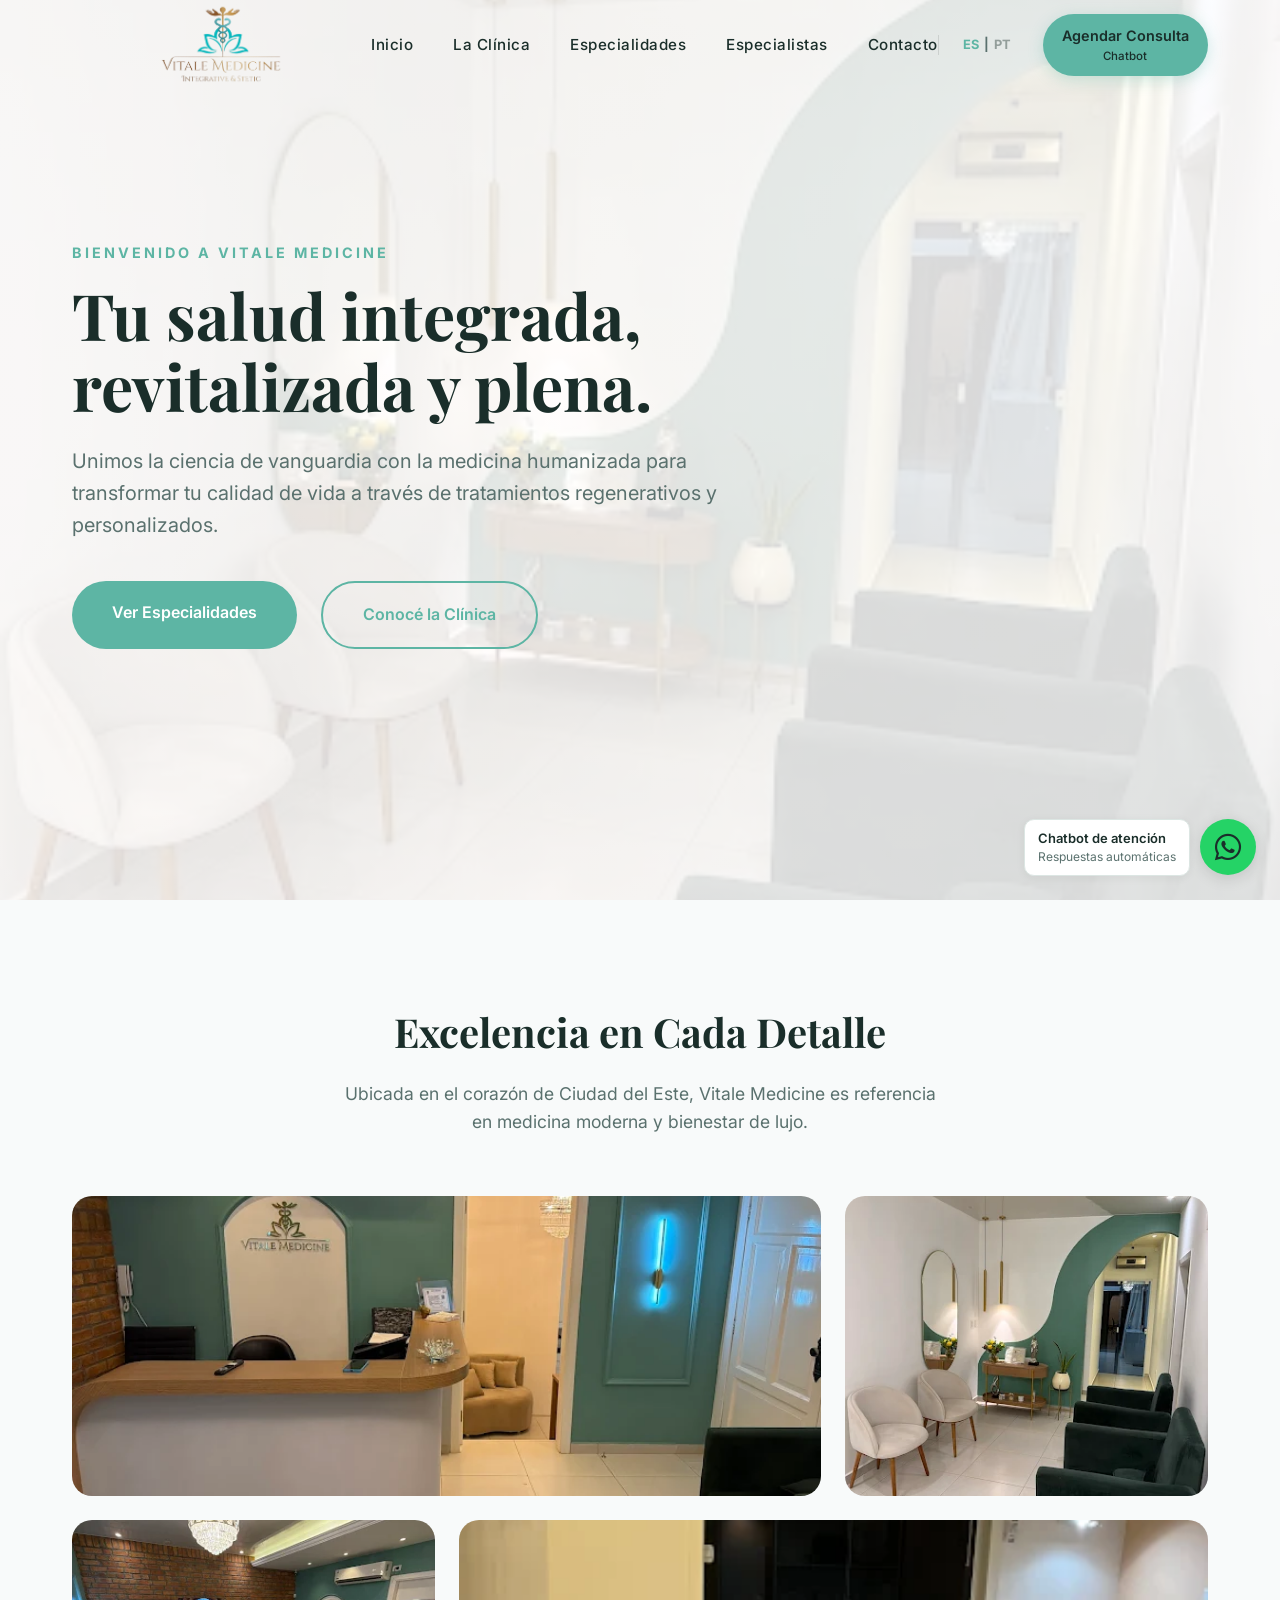
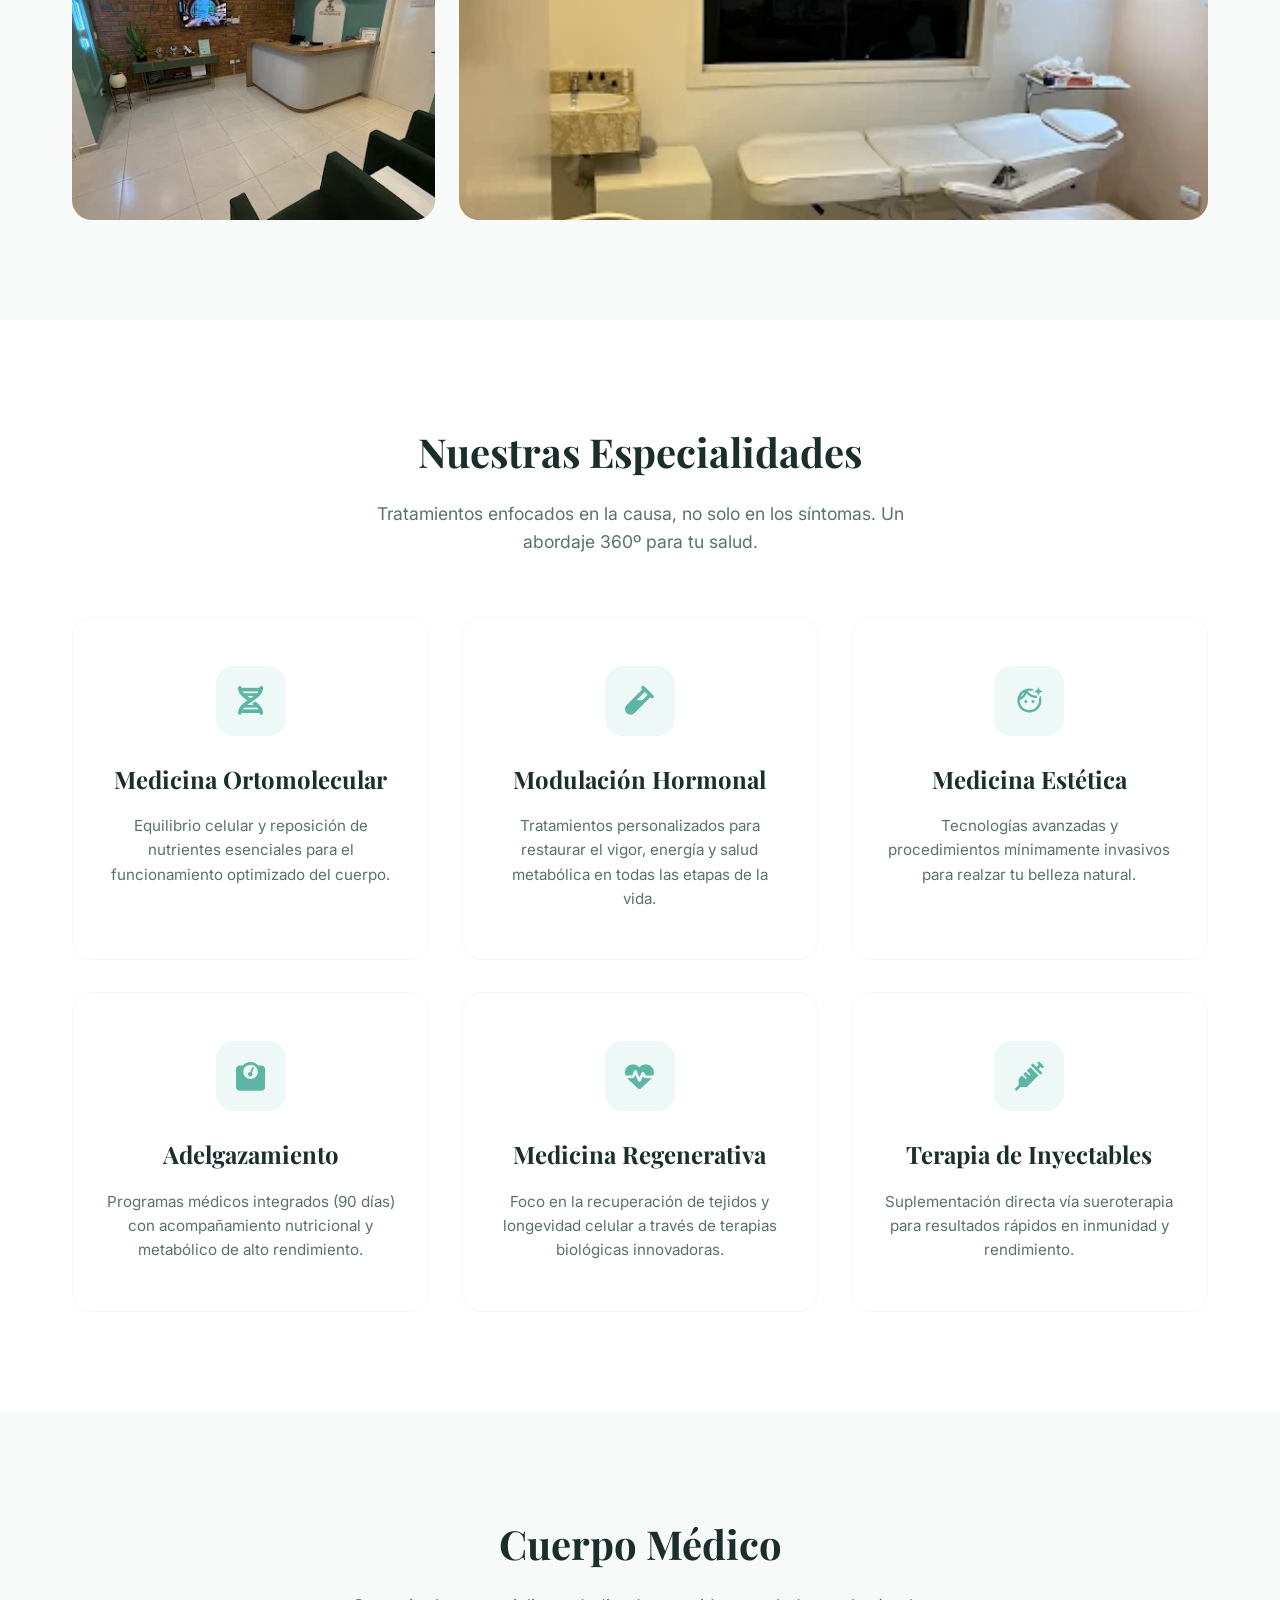
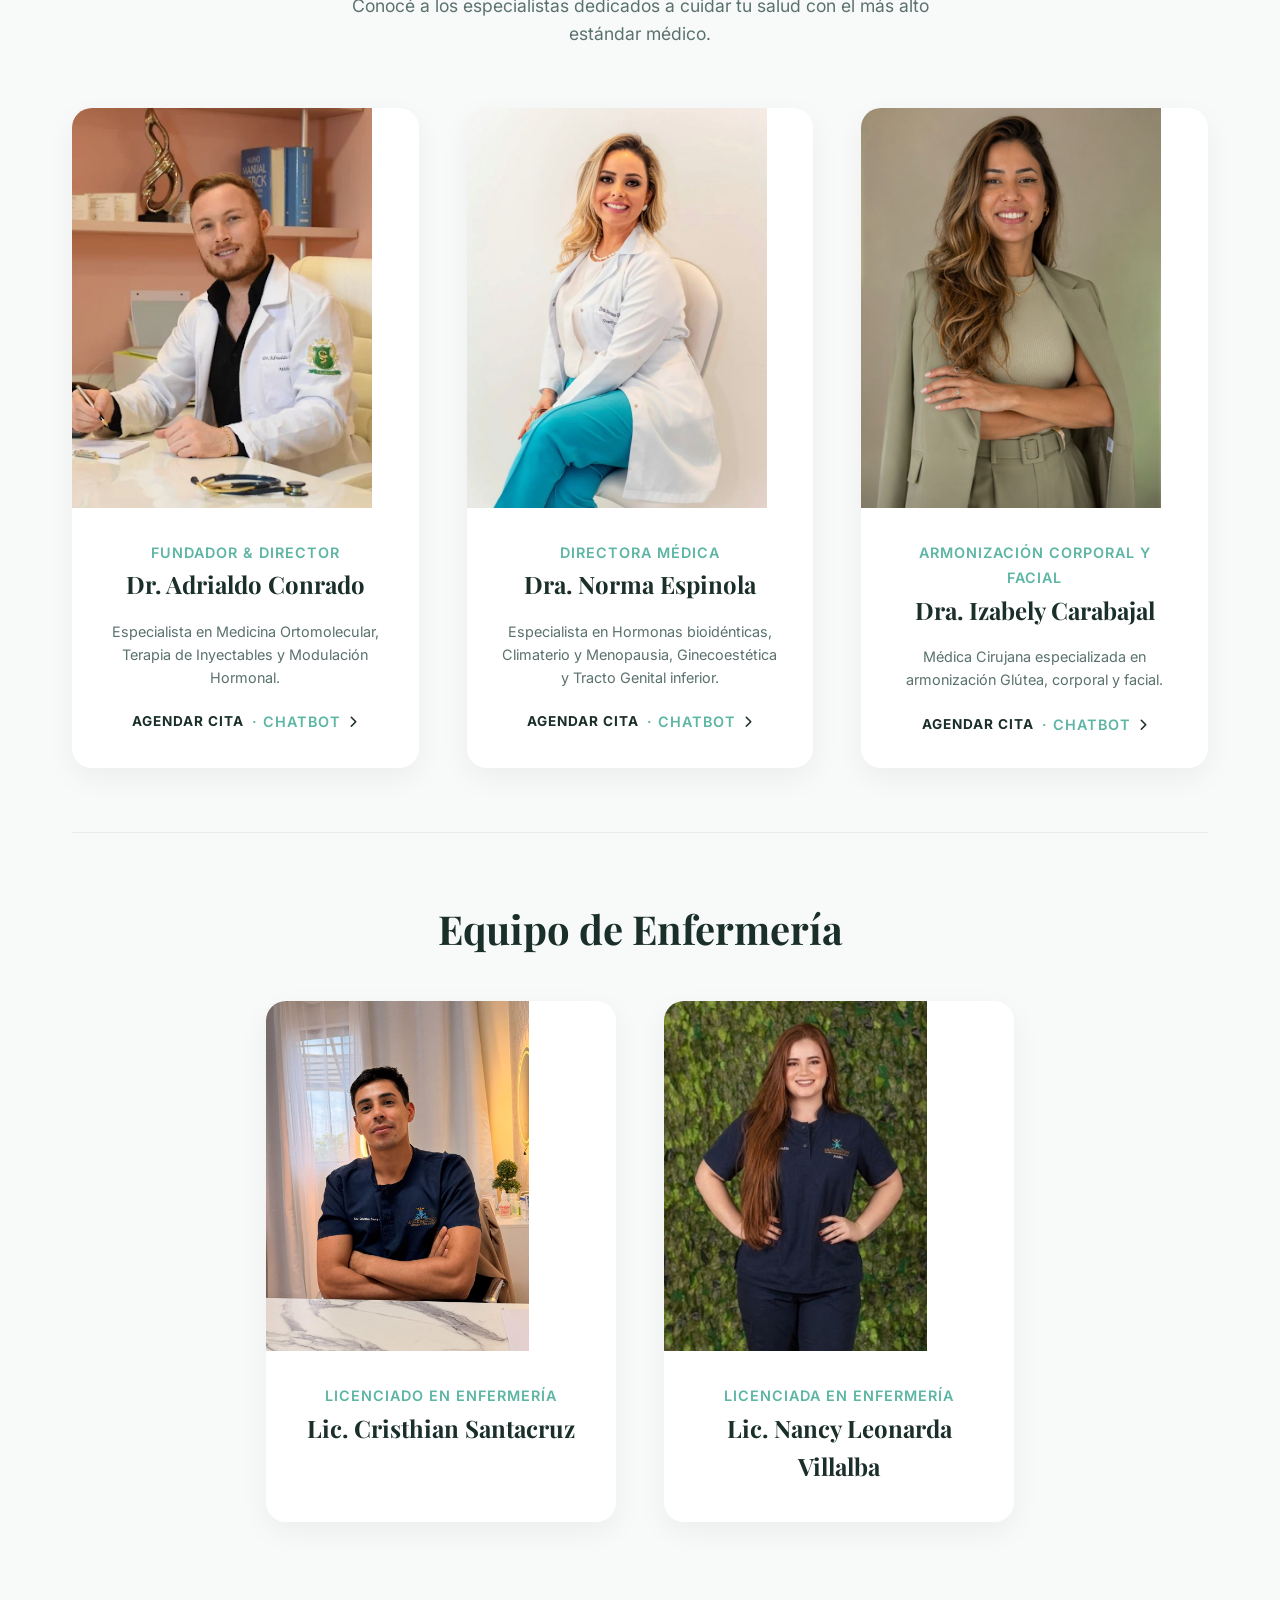
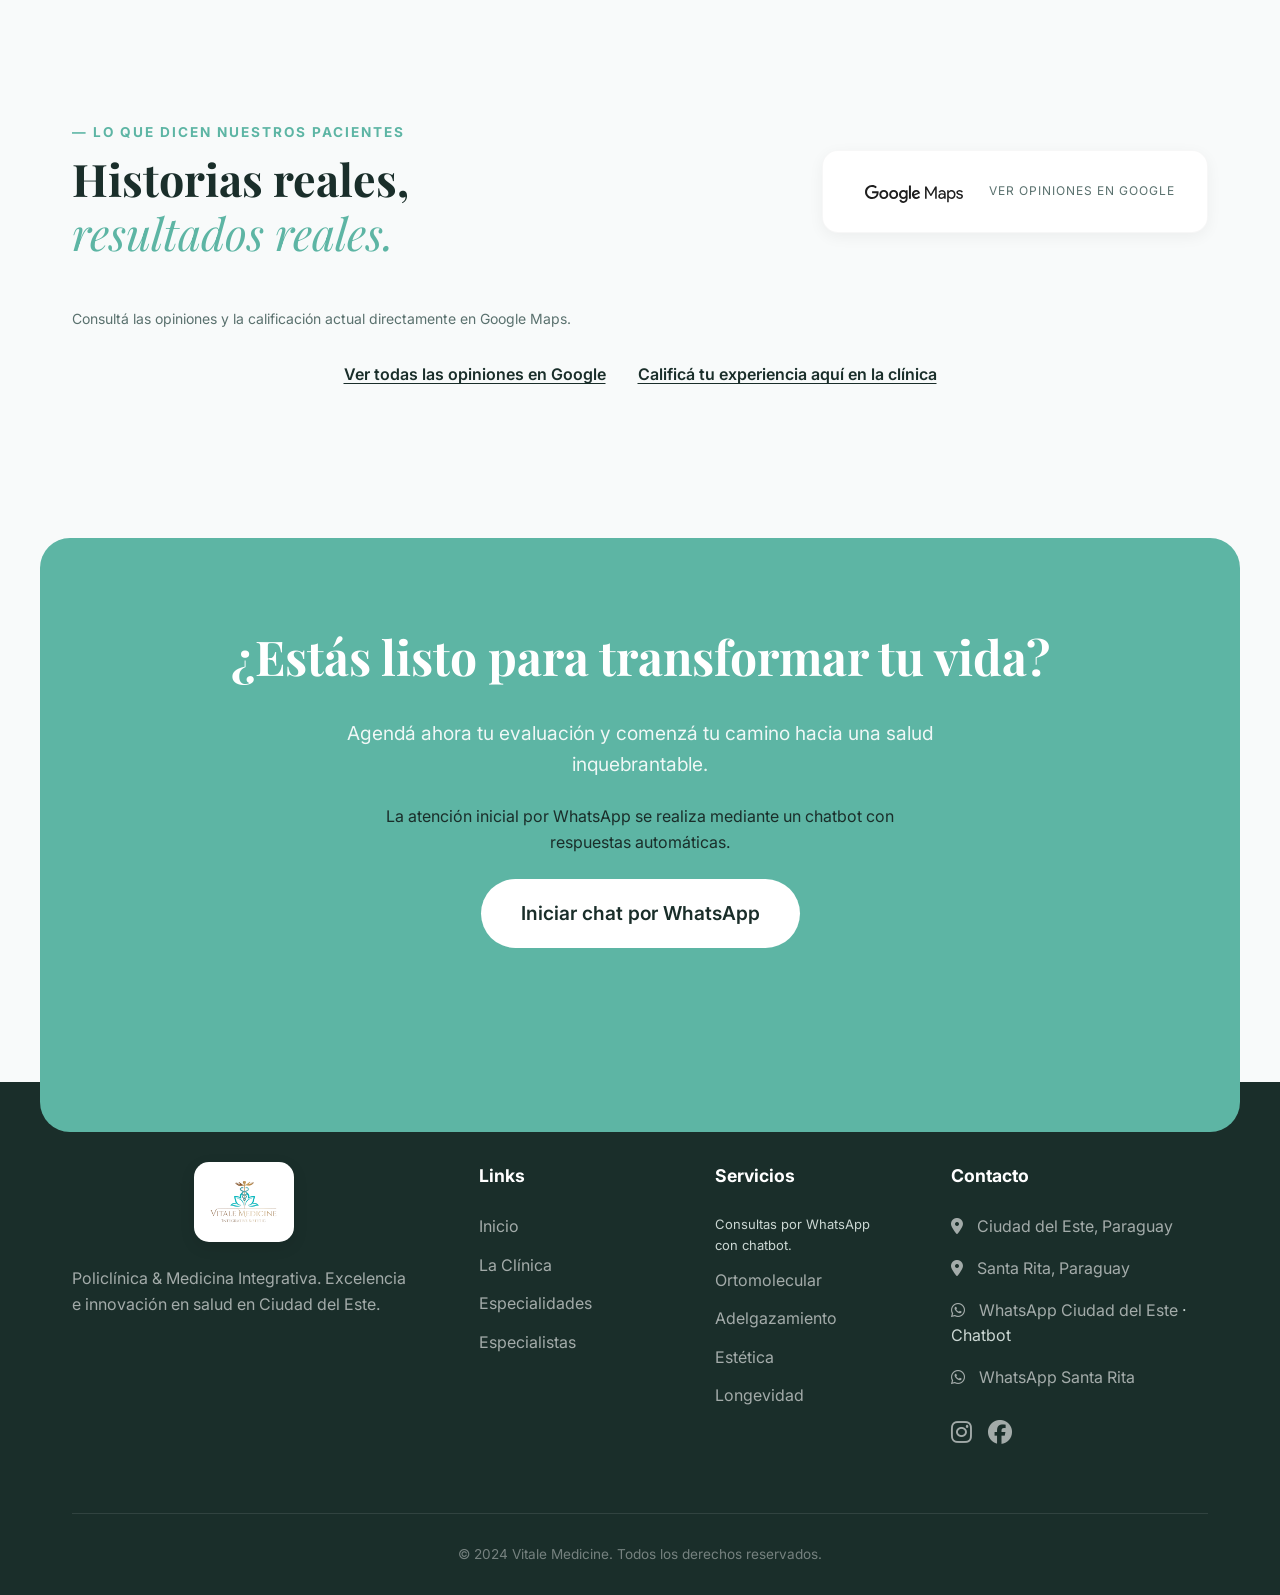
==== commit 1761b018: "feat: prepare server-side Google Places reviews integration" ====
--- a/index.html
+++ b/index.html
@@ -229,74 +229,33 @@
         </div>
     </section>
 
-    <!-- Reviews Section -->
-    <section id="reviews" class="reviews" style="background-color: var(--bg-light);">
+    <!-- Reviews Section: no static rating or testimonial fallback -->
+    <section id="reviews" class="reviews" aria-labelledby="reviews-title" style="background-color: var(--bg-light);">
         <div class="container">
             <div class="reviews-header-container reveal">
                 <div class="reviews-title-area">
                     <span class="reviews-tagline">— LO QUE DICEN NUESTROS PACIENTES</span>
-                    <h2>Historias reales, <span>resultados reales.</span></h2>
-                </div>
-                <a href="https://www.google.com/search?sca_esv=33295543d8b8cd1e&sxsrf=ANbL-n5KFuhDO7dCr-gyR2C6js0a-xaOXQ:1776961160508&kgmid=/g/11tnt2vb81&q=VITALE+MEDICINE+INTEGRATIVE+POLICL%C3%8DNICA&shem=dlvs1,epsd1&shndl=30&source=sh/x/loc/uni/m1/1&kgs=5053ca33d8c32abd&utm_source=dlvs1,epsd1,sh/x/loc/uni/m1/1#lrd=0x94f6853256cb9a8f:0xfe8d04796a97cdee,3,,,," target="_blank" class="gmn-score-card">
-                    <div class="gmn-logo">
-                        <div class="gmn-logo-inner">G</div>
-                    </div>
+                    <h2 id="reviews-title">Historias reales, <span>resultados reales.</span></h2>
+                </div>
+                <a href="https://www.google.com/maps/search/?api=1&amp;query=Vitale%20Medicine&amp;query_place_id=ChIJj5rLVjKF9pQR7s2XankEjf4" target="_blank" rel="noopener noreferrer" class="gmn-score-card">
+                    <img class="google-maps-attribution" src="vitale/attribution/google-maps.svg" alt="Google Maps" width="98" height="18" translate="no">
                     <div class="gmn-score-info">
-                        <div class="gmn-score-number">5,0</div>
-                    <div class="gmn-stars" aria-label="5 de 5 estrellas">
-                        <i class="fas fa-star" aria-hidden="true"></i><i class="fas fa-star" aria-hidden="true"></i><i class="fas fa-star" aria-hidden="true"></i><i class="fas fa-star" aria-hidden="true"></i><i class="fas fa-star" aria-hidden="true"></i>
-                        </div>
-                        <div class="gmn-text">4 EVALUACIONES EN GOOGLE</div>
+                        <div class="gmn-score-number" hidden></div>
+                        <div class="gmn-stars" hidden></div>
+                        <div class="gmn-text">Ver opiniones en Google</div>
                     </div>
                 </a>
             </div>
-
-            <div class="reviews-grid reveal">
-                <div class="review-card">
-                    <div class="review-stars" aria-label="5 de 5 estrellas">
-                        <i class="fas fa-star" aria-hidden="true"></i><i class="fas fa-star" aria-hidden="true"></i><i class="fas fa-star" aria-hidden="true"></i><i class="fas fa-star" aria-hidden="true"></i><i class="fas fa-star" aria-hidden="true"></i>
-                    </div>
-                    <p class="review-text">"¡Excelente atención! Equipo muy atento y estructura impecable."</p>
-                    <div class="review-author">
-                        <div class="author-avatar">M</div>
-                        <div class="author-info">
-                            <h4>malu</h4>
-                            <span>Local Guide</span>
-                        </div>
-                    </div>
-                </div>
-
-                <div class="review-card">
-                    <div class="review-stars" aria-label="5 de 5 estrellas">
-                        <i class="fas fa-star" aria-hidden="true"></i><i class="fas fa-star" aria-hidden="true"></i><i class="fas fa-star" aria-hidden="true"></i><i class="fas fa-star" aria-hidden="true"></i><i class="fas fa-star" aria-hidden="true"></i>
-                    </div>
-                    <p class="review-text">"Excelentes profesionales y mucho cuidado con la salud integrativa del paciente."</p>
-                    <div class="review-author">
-                        <div class="author-avatar">JG</div>
-                        <div class="author-info">
-                            <h4>Jorge Ariel Amarilla Gonzalez</h4>
-                            <span>Local Guide</span>
-                        </div>
-                    </div>
-                </div>
-
-                <div class="review-card">
-                    <div class="review-stars" aria-label="5 de 5 estrellas">
-                        <i class="fas fa-star" aria-hidden="true"></i><i class="fas fa-star" aria-hidden="true"></i><i class="fas fa-star" aria-hidden="true"></i><i class="fas fa-star" aria-hidden="true"></i><i class="fas fa-star" aria-hidden="true"></i>
-                    </div>
-                    <p class="review-text">"Recomiendo la clínica para todos los que buscan tratamientos de alta calidad en la región."</p>
-                    <div class="review-author">
-                        <div class="author-avatar">OF</div>
-                        <div class="author-info">
-                            <h4>Obede R Ferreira</h4>
-                            <span>Local Guide</span>
-                        </div>
-                    </div>
-                </div>
-            </div>
-            
-            <div style="text-align: center; margin-top: 3rem;" class="reveal">
-                <a href="https://www.google.com/search?sca_esv=33295543d8b8cd1e&sxsrf=ANbL-n5KFuhDO7dCr-gyR2C6js0a-xaOXQ:1776961160508&kgmid=/g/11tnt2vb81&q=VITALE+MEDICINE+INTEGRATIVE+POLICL%C3%8DNICA&shem=dlvs1,epsd1&shndl=30&source=sh/x/loc/uni/m1/1&kgs=5053ca33d8c32abd&utm_source=dlvs1,epsd1,sh/x/loc/uni/m1/1#lrd=0x94f6853256cb9a8f:0xfe8d04796a97cdee,3,,,," target="_blank" style="color: var(--primary); text-decoration: underline; font-weight: 600; font-size: 1.1rem;">Calificá tu experiencia aquí en la clínica</a>
+            <p class="reviews-status" role="status">Consultá las opiniones y la calificación actual directamente en Google Maps.</p>
+            <div class="reviews-grid" hidden></div>
+            <div class="reviews-attribution"></div>
+            <div class="reviews-details" hidden>
+                <p><a href="https://support.google.com/contributionpolicy/answer/7400114" target="_blank" rel="noopener noreferrer">Política de opiniones de Google</a></p>
+                <p><a data-reviews-terms>Términos de uso</a> · <a data-reviews-privacy>Privacidad</a></p>
+            </div>
+            <div class="reviews-actions">
+                <a href="https://www.google.com/maps/search/?api=1&amp;query=Vitale%20Medicine&amp;query_place_id=ChIJj5rLVjKF9pQR7s2XankEjf4" target="_blank" rel="noopener noreferrer" data-all-reviews>Ver todas las opiniones en Google</a>
+                <a href="https://www.google.com/maps/search/?api=1&amp;query=Vitale%20Medicine&amp;query_place_id=ChIJj5rLVjKF9pQR7s2XankEjf4" target="_blank" rel="noopener noreferrer" data-write-review>Calificá tu experiencia aquí en la clínica</a>
             </div>
         </div>
     </section>
@@ -359,5 +318,6 @@
 
     <!-- Scripts -->
     <script src="script.js"></script>
+    <script src="reviews.js" defer></script>
 </body>
 </html>
--- a/styles.css
+++ b/styles.css
@@ -787,6 +787,50 @@
     font-size: 0.8rem;
     color: var(--text-light);
 }
+
+/* Live Google reviews: retain the existing card and typography system. */
+#reviews [hidden] { display: none; }
+#reviews .gmn-score-card {
+    max-width: 100%;
+    flex-wrap: wrap;
+    gap: 1rem;
+}
+#reviews .google-maps-attribution {
+    width: auto;
+    height: 18px;
+    flex-shrink: 0;
+    margin: 10px 10px 5px;
+}
+#reviews .gmn-score-info { min-width: 0; }
+#reviews .reviews-grid { margin-top: 2rem; }
+#reviews .review-card { min-width: 0; }
+#reviews .review-text { white-space: pre-wrap; overflow-wrap: anywhere; }
+#reviews .review-author > a { flex-shrink: 0; }
+#reviews .author-avatar { object-fit: cover; }
+#reviews .author-info { min-width: 0; overflow-wrap: anywhere; }
+#reviews .author-info h3 {
+    font-family: 'Inter', sans-serif;
+    font-size: 0.95rem;
+    margin-bottom: 0.1rem;
+}
+#reviews .author-info time { font-size: 0.8rem; color: var(--text-light); }
+#reviews .reviews-status,
+#reviews .reviews-details,
+#reviews .reviews-attribution { color: var(--text-light); font-size: 0.875rem; }
+#reviews .review-source { display: inline-block; margin-top: 1rem; font-size: 0.85rem; }
+#reviews .reviews-details { margin-top: 1.5rem; }
+#reviews .reviews-attribution { display: flex; flex-wrap: wrap; gap: 1rem; }
+#reviews .reviews-actions {
+    margin-top: 2rem;
+    display: flex;
+    justify-content: center;
+    flex-wrap: wrap;
+    gap: 1rem 2rem;
+    text-align: center;
+}
+#reviews a:not(.gmn-score-card) { text-decoration: underline; text-underline-offset: 3px; }
+#reviews .reviews-actions a { font-weight: 600; color: var(--text-dark); }
+#reviews a:focus-visible { outline-color: var(--text-dark); }
 
 /* Responsive */
 @media (max-width: 1100px) {
